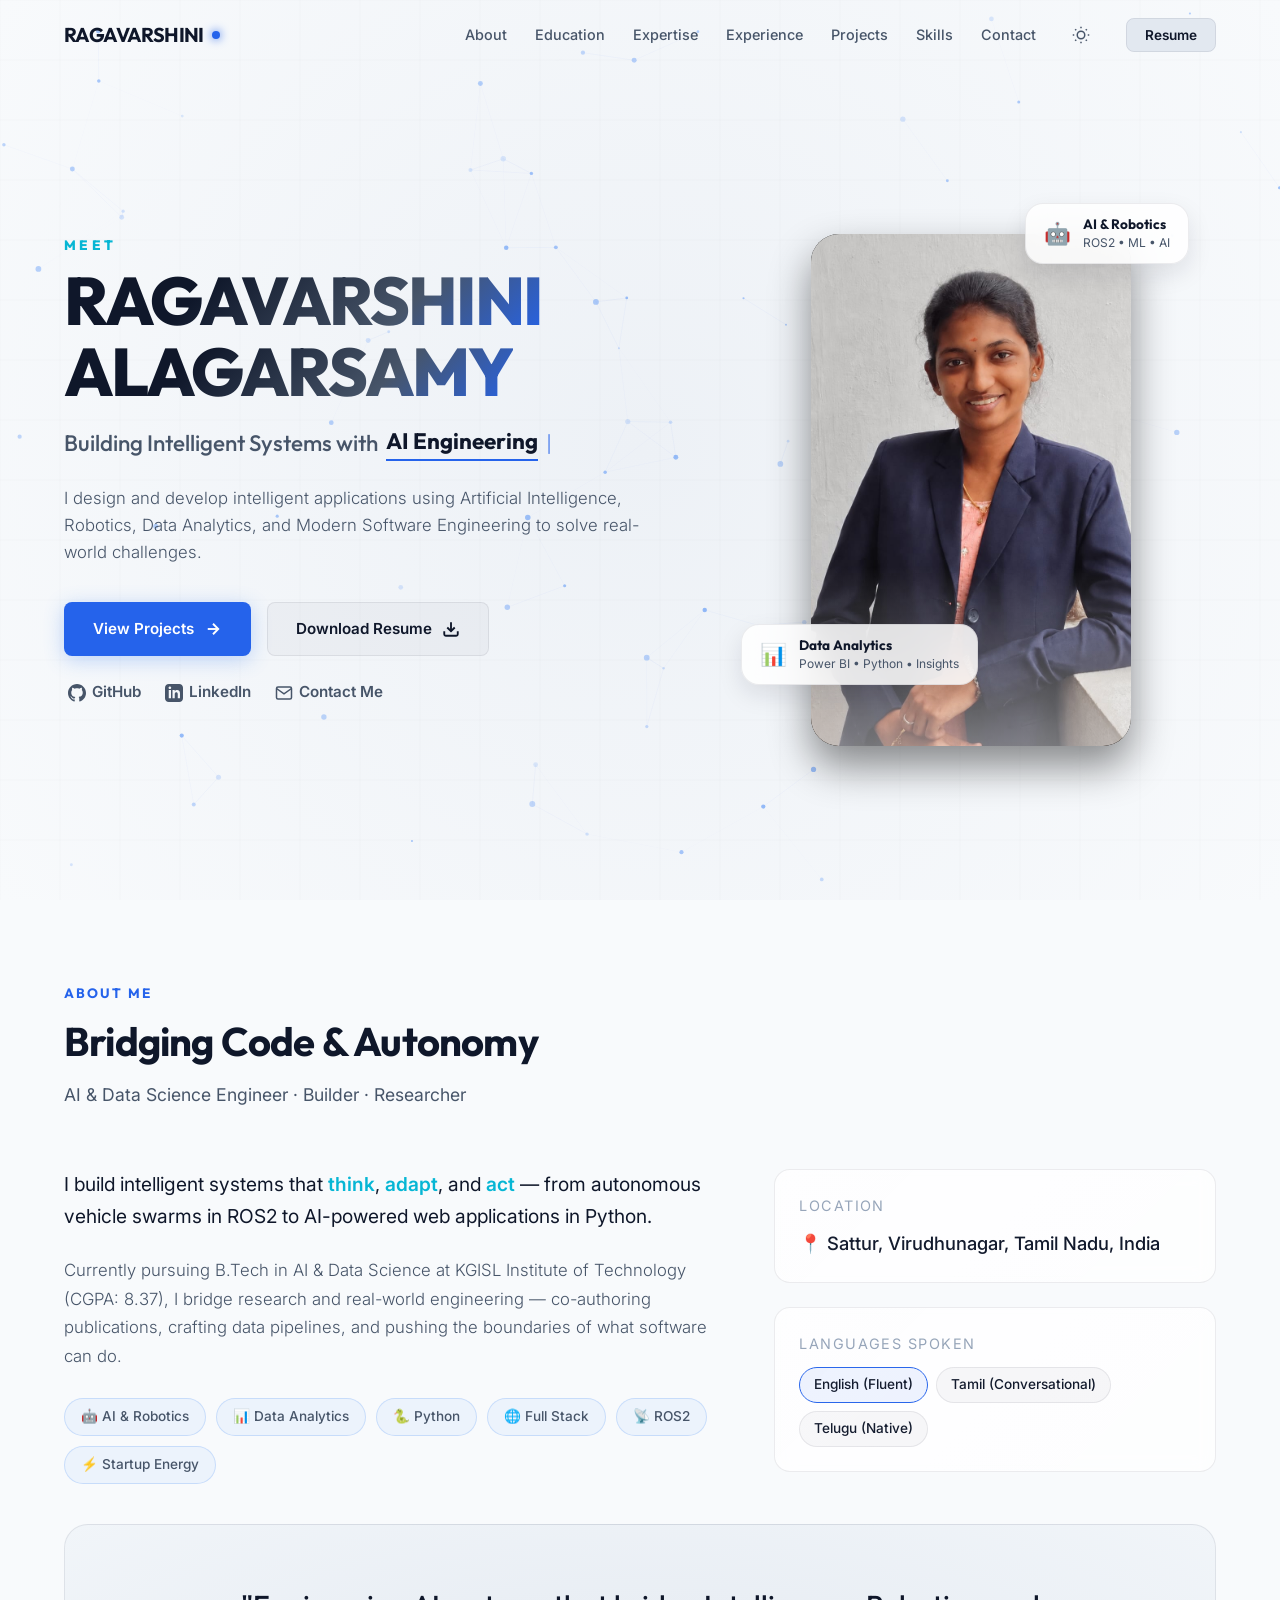
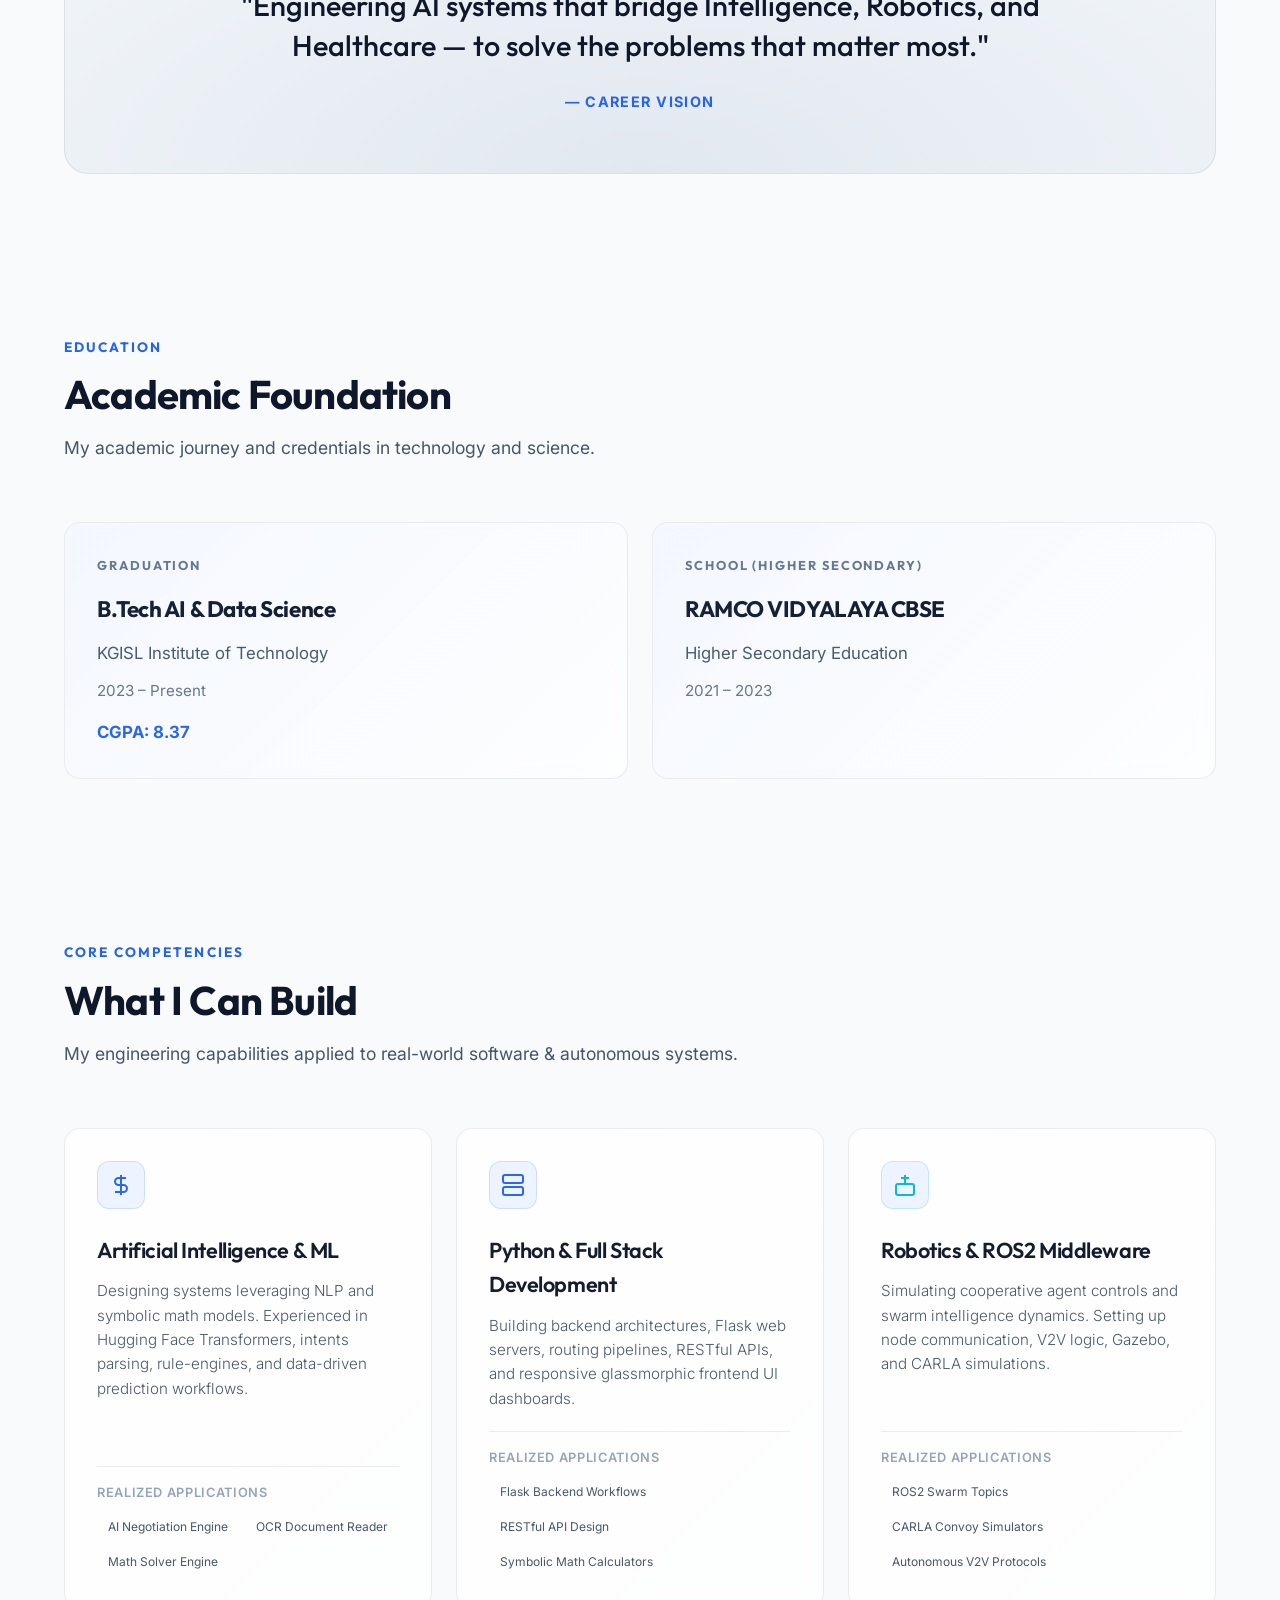
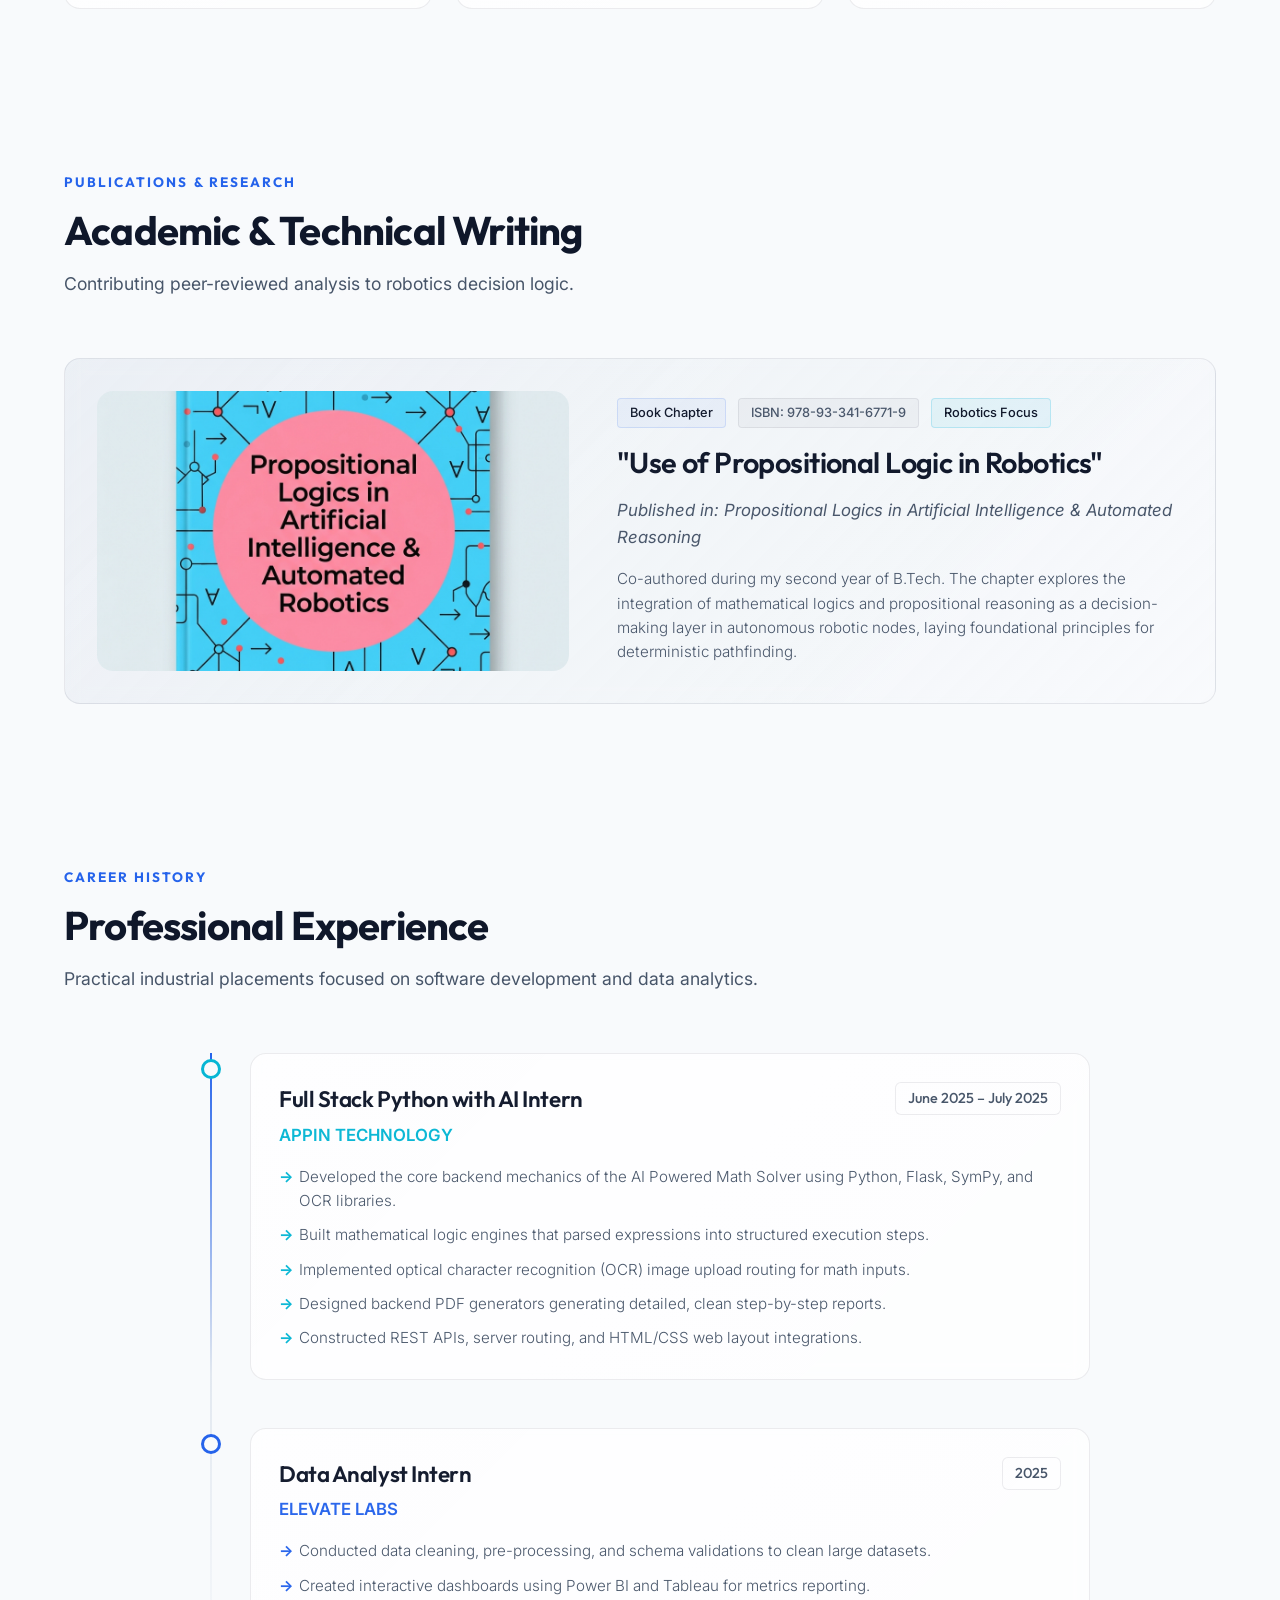
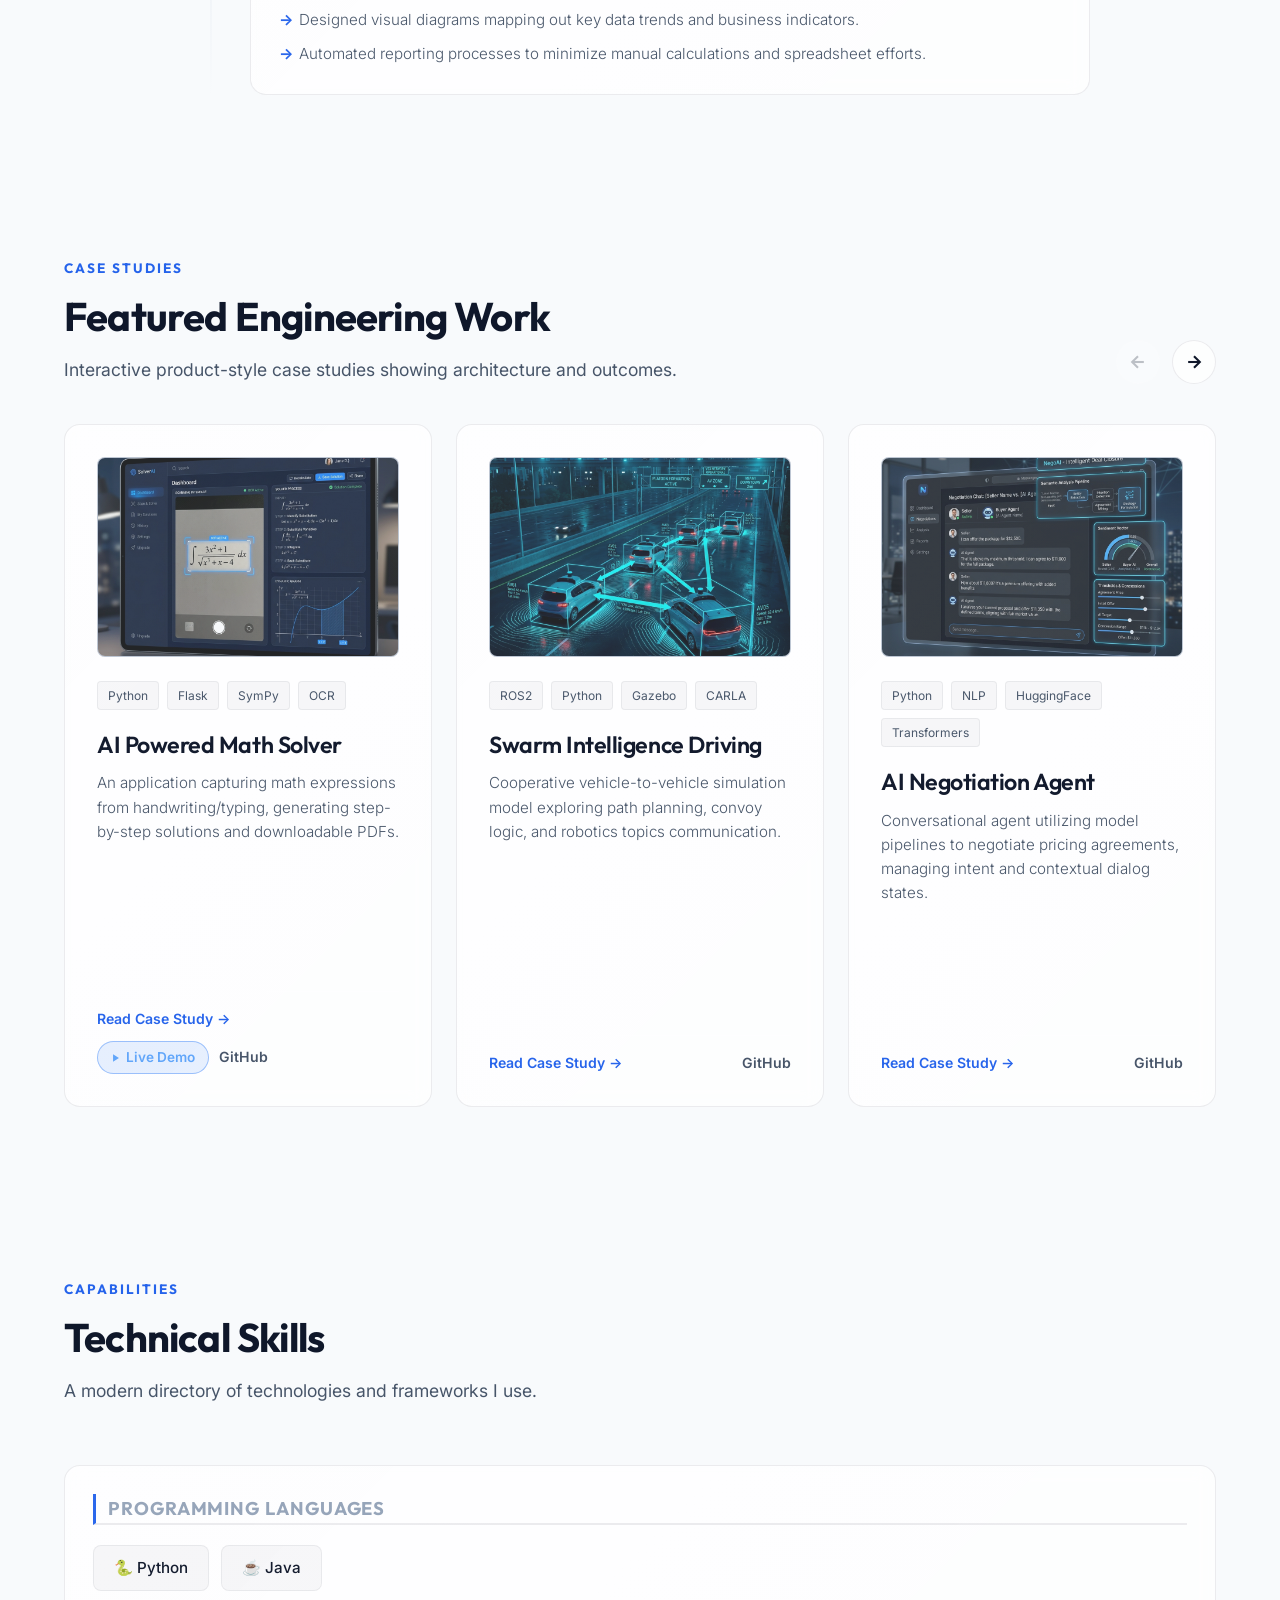
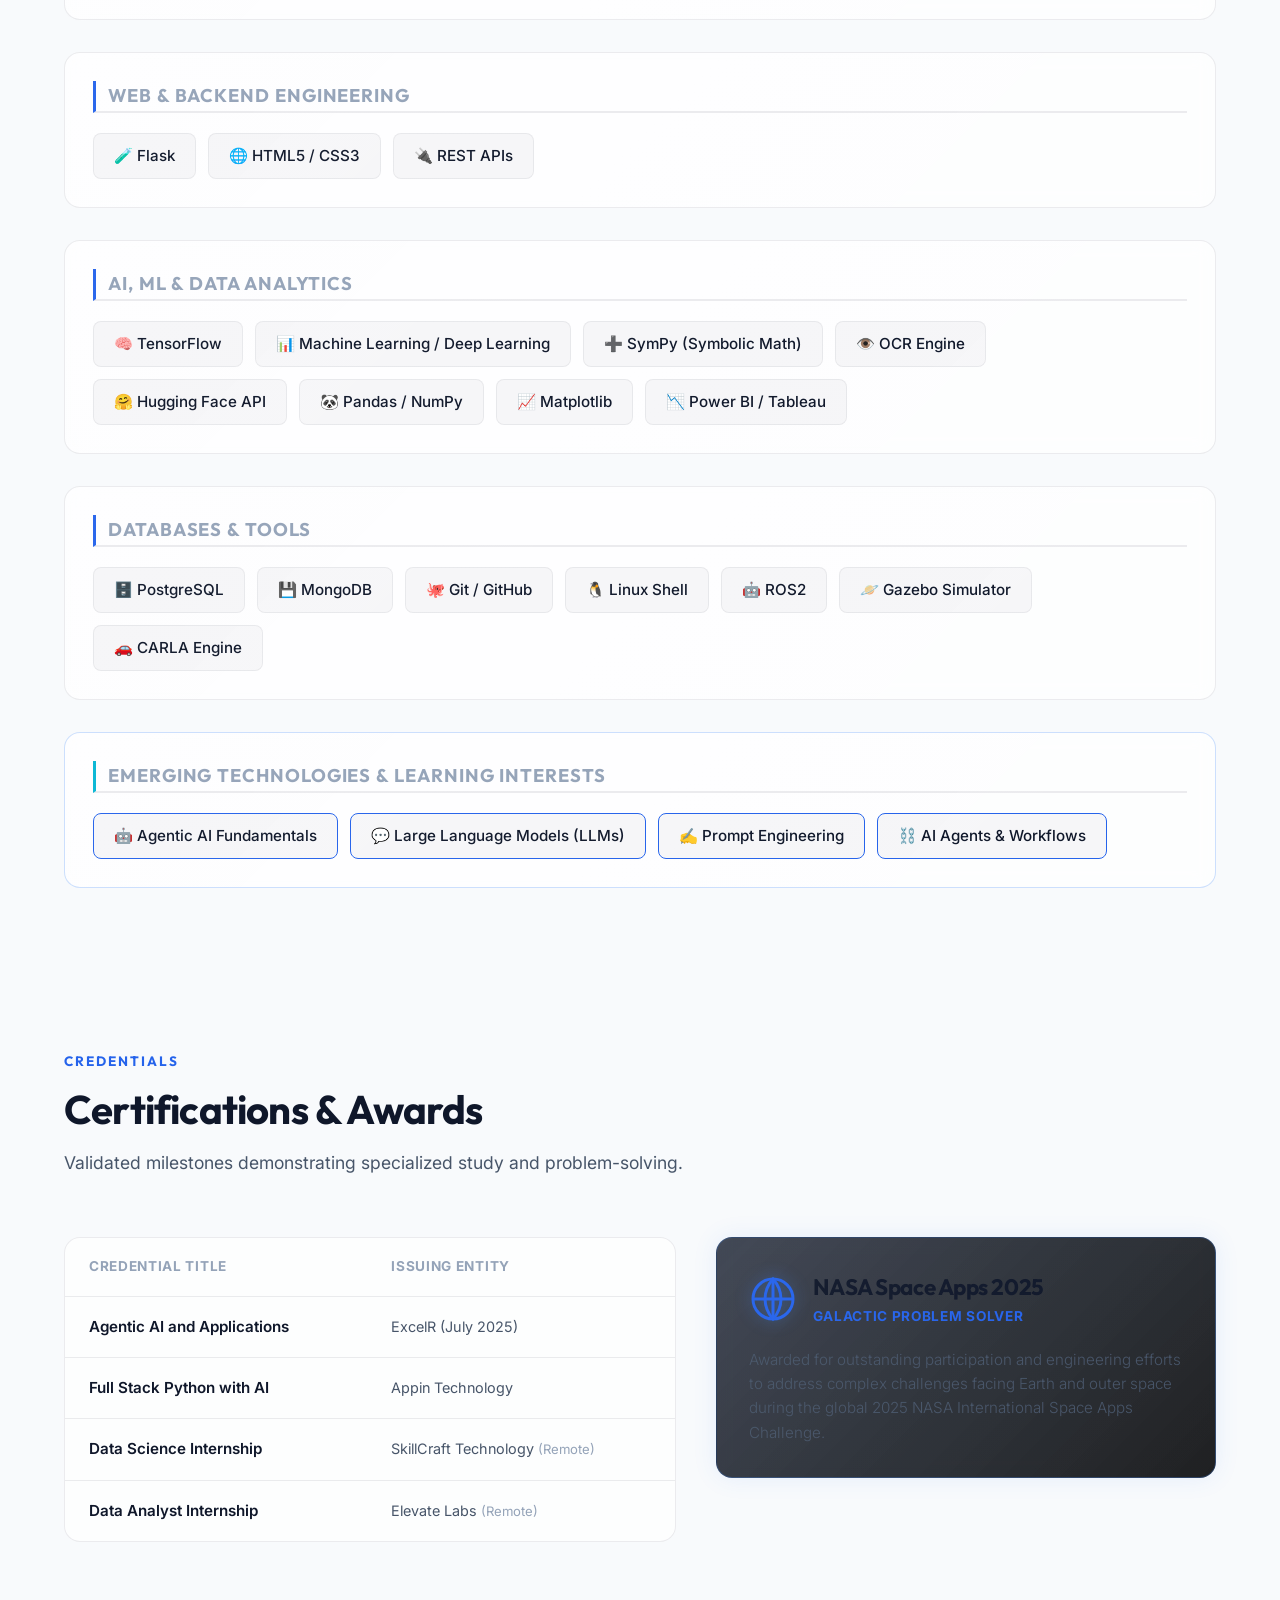
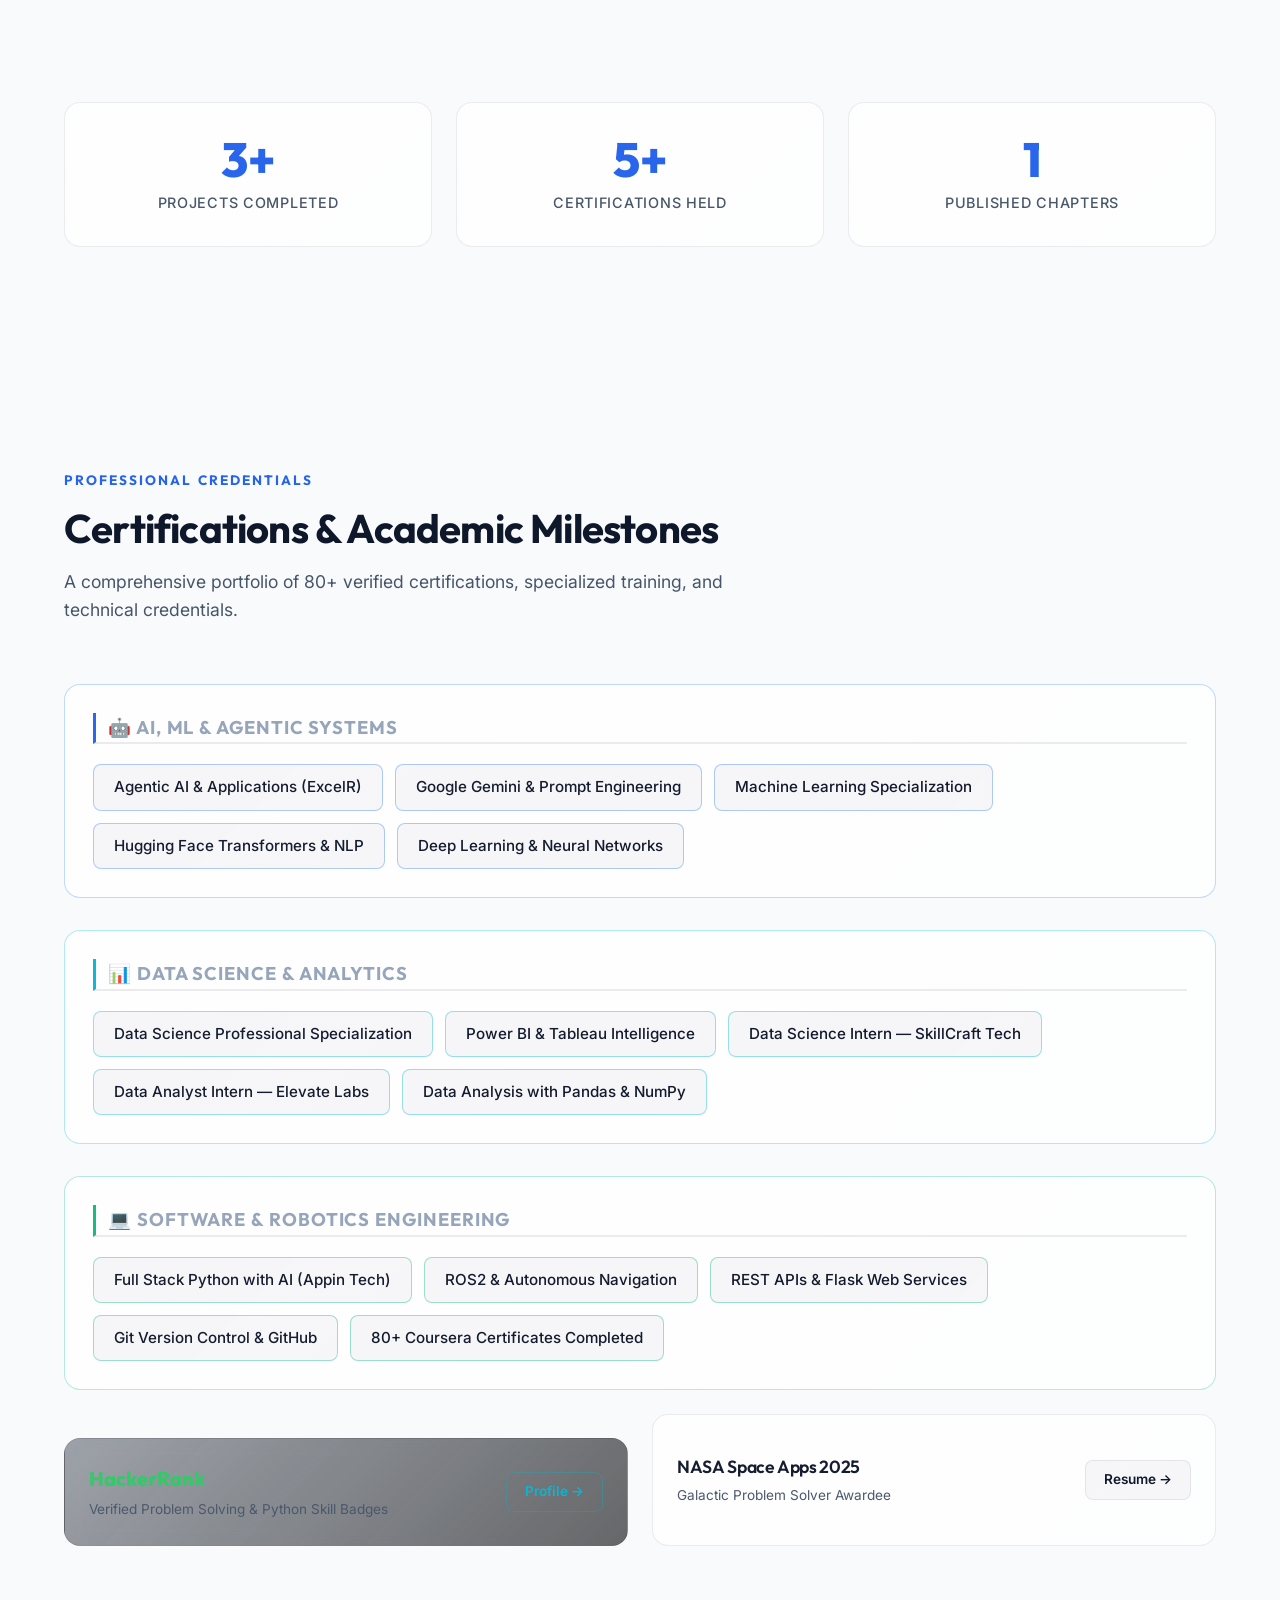
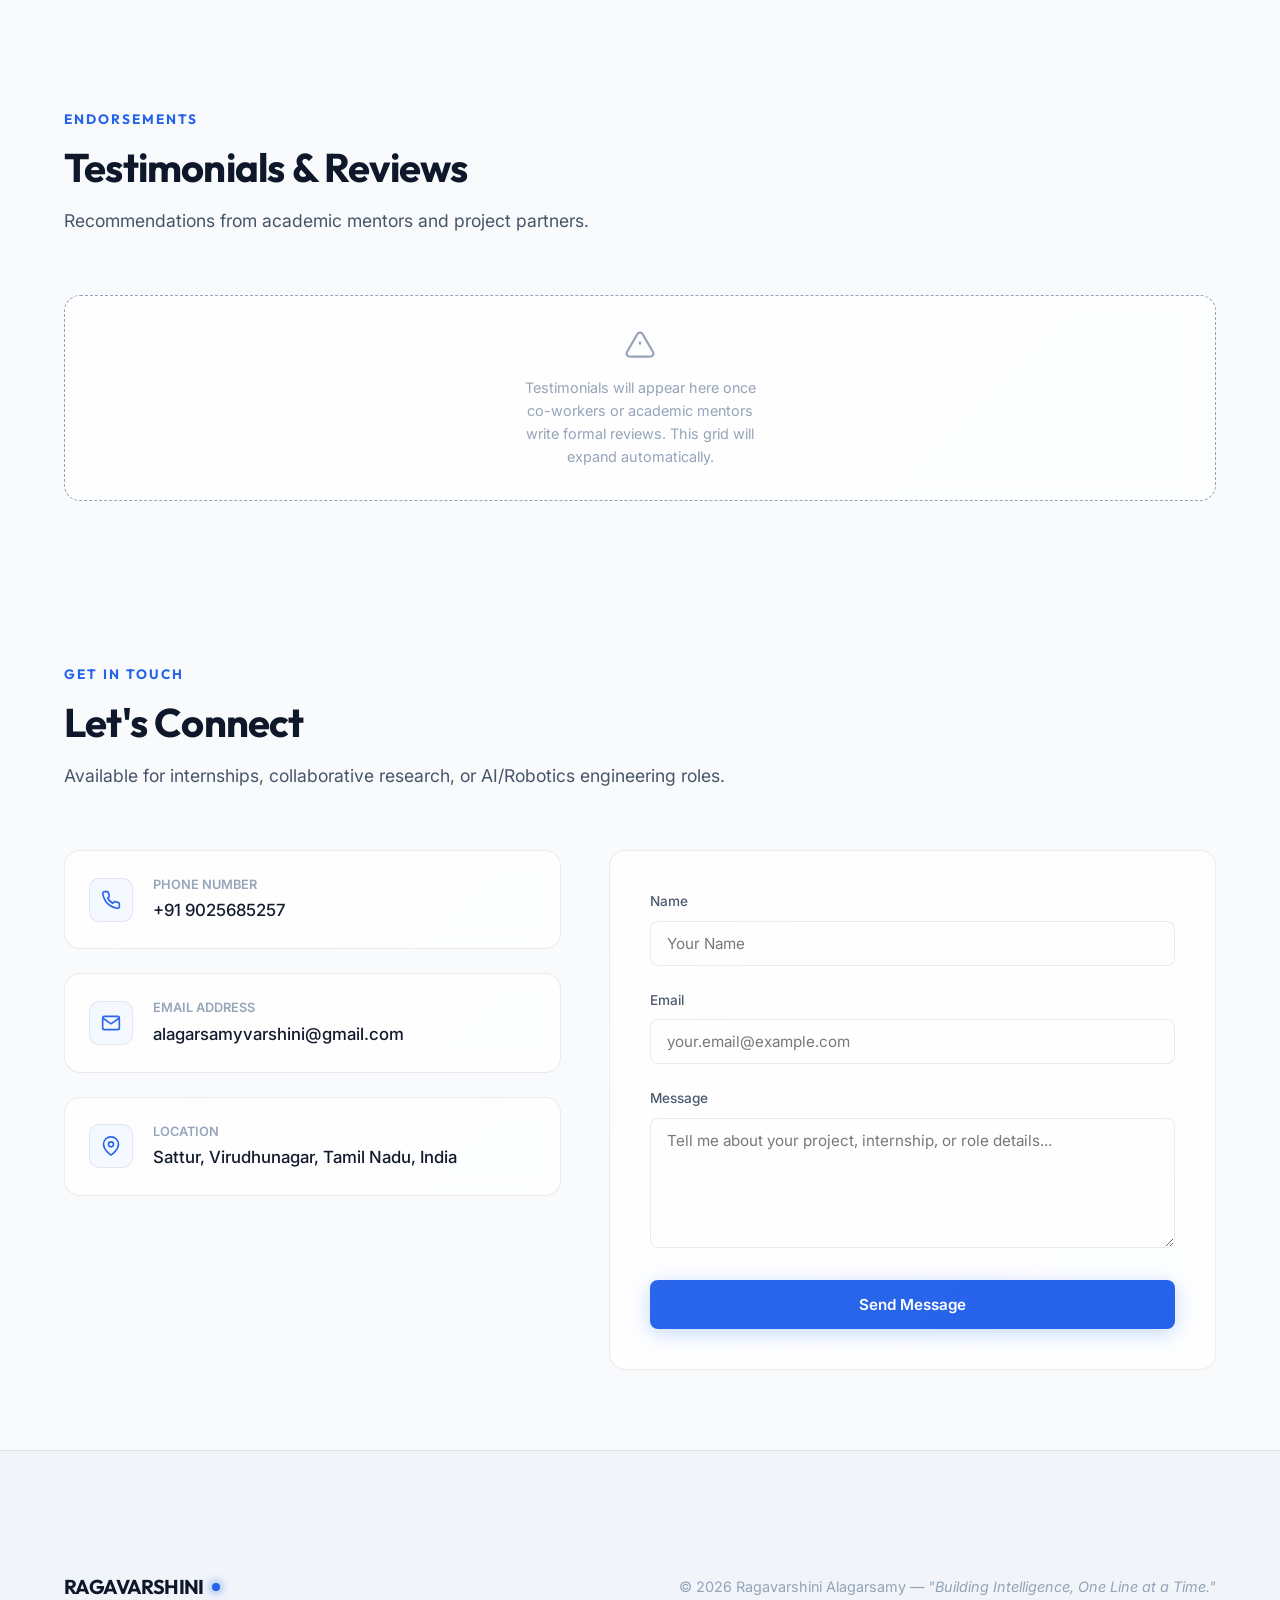
==== index.html @ a3dc8ab4 "Implement transform: translateX() project slider with responsive 3/2/1 card view and arrow disable s" ====
<!DOCTYPE html>
<html lang="en">
<head>
  <meta charset="UTF-8">
  <meta name="viewport" content="width=device-width, initial-scale=1.0">
  <title>Ragavarshini Alagarsamy | AI Engineer & Python Developer</title>
  <meta name="description" content="Portfolio of Ragavarshini Alagarsamy, an AI Developer, Python Developer, and Full Stack AI Engineer building intelligent solutions bridging AI, Robotics, and MedTech.">
  <script>
    (function() {
      const savedTheme = localStorage.getItem('theme');
      if (savedTheme === 'light' || (!savedTheme && window.matchMedia('(prefers-color-scheme: light)').matches)) {
        document.documentElement.setAttribute('data-theme', 'light');
      }
    })();
  </script>
  <link rel="stylesheet" href="style.css">
</head>
<body>

  <!-- Floating Navigation Bar -->
  <nav class="navbar">
    <div class="nav-container">
      <a href="#home" class="logo">
        RAGAVARSHINI
        <span class="logo-dot"></span>
      </a>
      <ul class="nav-links">
        <li><a href="#about" class="nav-link">About</a></li>
        <li><a href="#education" class="nav-link">Education</a></li>
        <li><a href="#expertise" class="nav-link">Expertise</a></li>
        <li><a href="#experience" class="nav-link">Experience</a></li>
        <li><a href="#projects" class="nav-link">Projects</a></li>
        <li><a href="#skills" class="nav-link">Skills</a></li>
        <li><a href="#contact" class="nav-link">Contact</a></li>
        <li>
          <button id="theme-toggle" class="theme-toggle" aria-label="Toggle Theme">
            <svg class="sun-icon" width="18" height="18" viewBox="0 0 24 24" fill="none" stroke="currentColor" stroke-width="2"><circle cx="12" cy="12" r="5"/><line x1="12" y1="1" x2="12" y2="3"/><line x1="12" y1="21" x2="12" y2="23"/><line x1="4.22" y1="4.22" x2="5.64" y2="5.64"/><line x1="18.36" y1="18.36" x2="19.78" y2="19.78"/><line x1="1" y1="12" x2="3" y2="12"/><line x1="21" y1="12" x2="23" y2="12"/><line x1="4.22" y1="19.78" x2="5.64" y2="18.36"/><line x1="18.36" y1="5.64" x2="19.78" y2="4.22"/></svg>
            <svg class="moon-icon" width="18" height="18" viewBox="0 0 24 24" fill="none" stroke="currentColor" stroke-width="2"><path d="M21 12.79A9 9 0 1 1 11.21 3 7 7 0 0 0 21 12.79z"/></svg>
          </button>
        </li>
        <li>
          <a href="https://drive.google.com/file/d/1OZI2e-Eh1iXW7A1FjrHVU-FzwTMRJ2Nk/view?usp=sharing" 
             target="_blank" rel="noopener noreferrer" class="nav-cta">Resume</a>
        </li>
      </ul>
      <button class="hamburger" aria-label="Toggle Navigation">
        <span></span>
        <span></span>
        <span></span>
      </button>
    </div>
  </nav>

  <!-- Hero Section -->
  <section id="home" class="hero">
    <canvas id="hero-canvas"></canvas>
    <div class="container">
      <div class="hero-grid">
        <div class="reveal">
          <span class="hero-meet-label">MEET</span>
          <h1 class="hero-title">
            <span class="text-gradient">RAGAVARSHINI</span><br>
            <span class="text-gradient">ALAGARSAMY</span>
          </h1>
          <p class="hero-role-wrapper">
            Building Intelligent Systems with <span class="role-text" id="animated-role">AI Engineering</span><span class="cursor">|</span>
          </p>
          <p class="hero-tagline">
            I design and develop intelligent applications using Artificial Intelligence, Robotics, Data Analytics, and Modern Software Engineering to solve real-world challenges.
          </p>
          
          <div class="hero-actions-container">
            <div class="primary-actions">
              <a href="#projects" class="btn btn-primary magnetic">
                View Projects
                <svg width="18" height="18" viewBox="0 0 24 24" fill="none" stroke="currentColor" stroke-width="2.5"><line x1="5" y1="12" x2="19" y2="12"/><polyline points="12 5 19 12 12 19"/></svg>
              </a>
              <a href="https://drive.google.com/file/d/1OZI2e-Eh1iXW7A1FjrHVU-FzwTMRJ2Nk/view?usp=sharing" 
                 target="_blank" rel="noopener noreferrer" class="btn btn-secondary magnetic">
                Download Resume
                <svg width="18" height="18" viewBox="0 0 24 24" fill="none" stroke="currentColor" stroke-width="2.5"><path d="M21 15v4a2 2 0 0 1-2 2H5a2 2 0 0 1-2-2v-4"/><polyline points="7 10 12 15 17 10"/><line x1="12" y1="15" x2="12" y2="3"/></svg>
              </a>
            </div>
            
            <div class="secondary-actions">
              <a href="https://github.com/ragavarshini3" target="_blank" rel="noopener noreferrer" class="btn-link magnetic">
                <svg width="18" height="18" fill="currentColor" viewBox="0 0 24 24" style="margin-right: 6px; vertical-align: middle;"><path d="M12 0c-6.626 0-12 5.373-12 12 0 5.302 3.438 9.8 8.207 11.387.599.111.793-.261.793-.577v-2.234c-3.338.726-4.033-1.416-4.033-1.416-.546-1.387-1.333-1.756-1.333-1.756-1.089-.745.083-.729.083-.729 1.205.084 1.839 1.237 1.839 1.237 1.07 1.834 2.807 1.304 3.492.997.107-.775.418-1.305.762-1.604-2.665-.305-5.467-1.334-5.467-5.931 0-1.311.469-2.381 1.236-3.221-.124-.303-.535-1.524.117-3.176 0 0 1.008-.322 3.301 1.23.957-.266 1.983-.399 3.003-.404 1.02.005 2.047.138 3.006.404 2.291-1.552 3.297-1.23 3.297-1.23.653 1.653.242 2.874.118 3.176.77.84 1.235 1.911 1.235 3.221 0 4.609-2.807 5.624-5.479 5.921.43.372.823 1.102.823 2.222v3.293c0 .319.192.694.801.576 4.765-1.589 8.199-6.086 8.199-11.386 0-6.627-5.373-12-12-12z"/></svg>GitHub
              </a>
              <a href="http://www.linkedin.com/in/ragavarshini-alagarsamy-17mar2006" target="_blank" rel="noopener noreferrer" class="btn-link magnetic">
                <svg width="18" height="18" fill="currentColor" viewBox="0 0 24 24" style="margin-right: 6px; vertical-align: middle;"><path d="M19 0h-14c-2.761 0-5 2.239-5 5v14c0 2.761 2.239 5 5 5h14c2.762 0 5-2.239 5-5v-14c0-2.761-2.238-5-5-5zm-11 19h-3v-11h3v11zm-1.5-12.268c-.966 0-1.75-.779-1.75-1.75s.784-1.75 1.75-1.75 1.75.779 1.75 1.75-.784 1.75-1.75 1.75zm13.5 12.268h-3v-5.604c0-3.368-4-3.113-4 0v5.604h-3v-11h3v1.765c1.396-2.586 7-2.777 7 2.476v6.759z"/></svg>LinkedIn
              </a>
              <a href="#contact" class="btn-link magnetic">
                <svg width="18" height="18" fill="none" stroke="currentColor" stroke-width="2" viewBox="0 0 24 24" style="margin-right: 6px; vertical-align: middle;"><path d="M4 4h16c1.1 0 2 .9 2 2v12c0 1.1-.9 2-2 2H4c-1.1 0-2-.9-2-2V6c0-1.1.9-2 2-2z"/><polyline points="22,6 12,13 2,6"/></svg>Contact Me
              </a>
            </div>
          </div>
        </div>
        
        <div class="hero-image-container reveal">
          <div class="hero-photo-wrapper">
            <div class="hero-photo-inner">
              <img src="assets/images/profile_placeholder.png" alt="Ragavarshini Alagarsamy" class="hero-photo">
              <div class="hero-glass-overlay"></div>
            </div>
            
            <!-- Floating Expertise Cards -->
            <div class="floating-card fc-4">
              <div class="fc-icon">🤖</div>
              <div class="fc-content">
                <div class="fc-title">AI & Robotics</div>
                <div class="fc-desc">ROS2 • ML • AI</div>
              </div>
            </div>

            <div class="floating-card fc-3">
              <div class="fc-icon">📊</div>
              <div class="fc-content">
                <div class="fc-title">Data Analytics</div>
                <div class="fc-desc">Power BI • Python • Insights</div>
              </div>
            </div>
          </div>
        </div>
      </div>
    </div>
  </section>

  <!-- About Section -->
  <section id="about" class="container reveal">
    <div class="section-header">
      <span class="section-tag">About Me</span>
      <h2 class="section-title">Bridging Code & Autonomy</h2>
      <p class="section-desc">AI & Data Science Engineer · Builder · Researcher</p>
    </div>

    <div class="about-grid">
      <div class="about-story">
        <p class="about-paragraph about-lead">
          I build intelligent systems that <em>think</em>, <em>adapt</em>, and <em>act</em> — from autonomous vehicle swarms in ROS2 to AI-powered web applications in Python.
        </p>
        <p class="about-paragraph">
          Currently pursuing B.Tech in AI & Data Science at KGISL Institute of Technology (CGPA: 8.37), I bridge research and real-world engineering — co-authoring publications, crafting data pipelines, and pushing the boundaries of what software can do.
        </p>

        <div class="about-chips">
          <span class="about-chip">🤖 AI & Robotics</span>
          <span class="about-chip">📊 Data Analytics</span>
          <span class="about-chip">🐍 Python</span>
          <span class="about-chip">🌐 Full Stack</span>
          <span class="about-chip">📡 ROS2</span>
          <span class="about-chip">⚡ Startup Energy</span>
        </div>
      </div>
      
      <div class="about-metadata">
        <div class="glass-card metadata-card">
          <p class="metadata-title">Location</p>
          <p class="metadata-value">📍 Sattur, Virudhunagar, Tamil Nadu, India</p>
        </div>
        <div class="glass-card metadata-card">
          <p class="metadata-title">Languages Spoken</p>
          <div class="language-tags">
            <span class="language-tag active">English (Fluent)</span>
            <span class="language-tag">Tamil (Conversational)</span>
            <span class="language-tag">Telugu (Native)</span>
          </div>
        </div>
      </div>
    </div>

    <!-- Career Vision Banner -->
    <div class="career-vision">
      <div class="career-vision-quote">
        "Engineering AI systems that bridge Intelligence, Robotics, and Healthcare — to solve the problems that matter most."
      </div>
      <div class="career-vision-author">— Career Vision</div>
    </div>
  </section>

  <!-- Education Section -->
  <section id="education" class="container reveal">
    <div class="section-header">
      <span class="section-tag">Education</span>
      <h2 class="section-title">Academic Foundation</h2>
      <p class="section-desc">My academic journey and credentials in technology and science.</p>
    </div>

    <div class="education-grid">
      <!-- Graduation Card -->
      <div class="glass-card education-card">
        <div class="edu-type">GRADUATION</div>
        <h3 class="edu-title">B.Tech AI & Data Science</h3>
        <p class="edu-institution">KGISL Institute of Technology</p>
        <p class="edu-duration">2023 – Present</p>
        <p class="edu-cgpa">CGPA: 8.37</p>
      </div>

      <!-- School Card -->
      <div class="glass-card education-card">
        <div class="edu-type">SCHOOL (HIGHER SECONDARY)</div>
        <h3 class="edu-title">RAMCO VIDYALAYA CBSE</h3>
        <p class="edu-institution">Higher Secondary Education</p>
        <p class="edu-duration">2021 – 2023</p>
      </div>
    </div>
  </section>

  <!-- Expertise Section -->
  <section id="expertise" class="container reveal">
    <div class="section-header">
      <span class="section-tag">Core Competencies</span>
      <h2 class="section-title">What I Can Build</h2>
      <p class="section-desc">My engineering capabilities applied to real-world software & autonomous systems.</p>
    </div>

    <div class="expertise-grid">
      <!-- Card 01 -->
      <div class="glass-card expertise-card">
        <div class="expertise-icon">
          <svg width="24" height="24" viewBox="0 0 24 24" fill="none" stroke="currentColor" stroke-width="2"><path d="M12 2v20M17 5H9.5a3.5 3.5 0 0 0 0 7h5a3.5 3.5 0 0 1 0 7H6"/></svg>
        </div>
        <h3 class="expertise-title">Artificial Intelligence & ML</h3>
        <p class="expertise-desc">
          Designing systems leveraging NLP and symbolic math models. Experienced in Hugging Face Transformers, intents parsing, rule-engines, and data-driven prediction workflows.
        </p>
        <div class="expertise-applications">
          <p class="expertise-app-label">Realized Applications</p>
          <div class="expertise-app-list">
            <span class="expertise-app-tag">AI Negotiation Engine</span>
            <span class="expertise-app-tag">OCR Document Reader</span>
            <span class="expertise-app-tag">Math Solver Engine</span>
          </div>
        </div>
      </div>

      <!-- Card 02 -->
      <div class="glass-card expertise-card">
        <div class="expertise-icon">
          <svg width="24" height="24" viewBox="0 0 24 24" fill="none" stroke="currentColor" stroke-width="2"><rect x="2" y="2" width="20" height="8" rx="2" ry="2"/><rect x="2" y="14" width="20" height="8" rx="2" ry="2"/><line x1="6" y1="6" x2="6.01" y2="6"/><line x1="6" y1="18" x2="6.01" y2="18"/></svg>
        </div>
        <h3 class="expertise-title">Python & Full Stack Development</h3>
        <p class="expertise-desc">
          Building backend architectures, Flask web servers, routing pipelines, RESTful APIs, and responsive glassmorphic frontend UI dashboards.
        </p>
        <div class="expertise-applications">
          <p class="expertise-app-label">Realized Applications</p>
          <div class="expertise-app-list">
            <span class="expertise-app-tag">Flask Backend Workflows</span>
            <span class="expertise-app-tag">RESTful API Design</span>
            <span class="expertise-app-tag">Symbolic Math Calculators</span>
          </div>
        </div>
      </div>

      <!-- Card 03 -->
      <div class="glass-card expertise-card robotics">
        <div class="expertise-icon" style="color: var(--color-cyan); border-color: rgba(6, 182, 212, 0.2);">
          <svg width="24" height="24" viewBox="0 0 24 24" fill="none" stroke="currentColor" stroke-width="2"><rect x="3" y="11" width="18" height="11" rx="2" ry="2"/><path d="M12 2v9M8 5h8"/></svg>
        </div>
        <h3 class="expertise-title">Robotics & ROS2 Middleware</h3>
        <p class="expertise-desc">
          Simulating cooperative agent controls and swarm intelligence dynamics. Setting up node communication, V2V logic, Gazebo, and CARLA simulations.
        </p>
        <div class="expertise-applications">
          <p class="expertise-app-label">Realized Applications</p>
          <div class="expertise-app-list">
            <span class="expertise-app-tag">ROS2 Swarm Topics</span>
            <span class="expertise-app-tag">CARLA Convoy Simulators</span>
            <span class="expertise-app-tag">Autonomous V2V Protocols</span>
          </div>
        </div>
      </div>
    </div>
  </section>

  <!-- Publications & Research Section -->
  <section id="publications" class="container reveal">
    <div class="section-header">
      <span class="section-tag">Publications & Research</span>
      <h2 class="section-title">Academic & Technical Writing</h2>
      <p class="section-desc">Contributing peer-reviewed analysis to robotics decision logic.</p>
    </div>

    <div class="glass-card publications-card">
      <div class="pub-visual">
        <img src="assets/images/book_cover_placeholder.png" alt="Propositional Logics in Artificial Intelligence & Automated Reasoning Cover">
      </div>
      <div class="pub-info">
        <div class="pub-meta">
          <span class="pub-meta-tag">Book Chapter</span>
          <span class="pub-meta-isbn">ISBN: 978-93-341-6771-9</span>
          <span class="pub-meta-tag" style="background:rgba(6, 182, 212, 0.08); border-color:rgba(6, 182, 212, 0.2);">Robotics Focus</span>
        </div>
        <h3 class="pub-title">"Use of Propositional Logic in Robotics"</h3>
        <p class="pub-book">Published in: Propositional Logics in Artificial Intelligence & Automated Reasoning</p>
        <p class="pub-desc">
          Co-authored during my second year of B.Tech. The chapter explores the integration of mathematical logics and propositional reasoning as a decision-making layer in autonomous robotic nodes, laying foundational principles for deterministic pathfinding.
        </p>
      </div>
    </div>
  </section>

  <!-- Experience Section -->
  <section id="experience" class="container reveal">
    <div class="section-header">
      <span class="section-tag">Career History</span>
      <h2 class="section-title">Professional Experience</h2>
      <p class="section-desc">Practical industrial placements focused on software development and data analytics.</p>
    </div>

    <div class="timeline">
      <!-- Item 01: Primary Appin -->
      <div class="timeline-item primary-exp">
        <div class="timeline-dot"></div>
        <div class="glass-card timeline-content">
          <div class="timeline-header">
            <div>
              <h3 class="timeline-title">Full Stack Python with AI Intern</h3>
              <p class="timeline-company">APPIN TECHNOLOGY</p>
            </div>
            <span class="timeline-date">June 2025 – July 2025</span>
          </div>
          <div class="timeline-bullets">
            <p class="timeline-bullet">Developed the core backend mechanics of the AI Powered Math Solver using Python, Flask, SymPy, and OCR libraries.</p>
            <p class="timeline-bullet">Built mathematical logic engines that parsed expressions into structured execution steps.</p>
            <p class="timeline-bullet">Implemented optical character recognition (OCR) image upload routing for math inputs.</p>
            <p class="timeline-bullet">Designed backend PDF generators generating detailed, clean step-by-step reports.</p>
            <p class="timeline-bullet">Constructed REST APIs, server routing, and HTML/CSS web layout integrations.</p>
          </div>
        </div>
      </div>

      <!-- Item 02: Elevate Labs -->
      <div class="timeline-item">
        <div class="timeline-dot"></div>
        <div class="glass-card timeline-content">
          <div class="timeline-header">
            <div>
              <h3 class="timeline-title">Data Analyst Intern</h3>
              <p class="timeline-company">ELEVATE LABS</p>
            </div>
            <span class="timeline-date">2025</span>
          </div>
          <div class="timeline-bullets">
            <p class="timeline-bullet">Conducted data cleaning, pre-processing, and schema validations to clean large datasets.</p>
            <p class="timeline-bullet">Created interactive dashboards using Power BI and Tableau for metrics reporting.</p>
            <p class="timeline-bullet">Designed visual diagrams mapping out key data trends and business indicators.</p>
            <p class="timeline-bullet">Automated reporting processes to minimize manual calculations and spreadsheet efforts.</p>
          </div>
        </div>
      </div>
    </div>
  </section>

  <!-- Featured Projects Section -->
  <section id="projects" class="container reveal">
    <div class="project-section-header">
      <div>
        <span class="section-tag">Case Studies</span>
        <h2 class="section-title">Featured Engineering Work</h2>
        <p class="section-desc">Interactive product-style case studies showing architecture and outcomes.</p>
      </div>
      <div class="project-carousel-controls">
        <button id="project-prev-btn" class="carousel-btn" aria-label="Previous Projects">
          <svg width="20" height="20" viewBox="0 0 24 24" fill="none" stroke="currentColor" stroke-width="2.5"><line x1="19" y1="12" x2="5" y2="12"/><polyline points="12 19 5 12 12 5"/></svg>
        </button>
        <button id="project-next-btn" class="carousel-btn" aria-label="Next Projects">
          <svg width="20" height="20" viewBox="0 0 24 24" fill="none" stroke="currentColor" stroke-width="2.5"><line x1="5" y1="12" x2="19" y2="12"/><polyline points="12 5 19 12 12 19"/></svg>
        </button>
      </div>
    </div>

    <div class="project-carousel-wrapper">
      <div class="project-card-track" id="project-card-track">
        <!-- Project 01 -->
        <div class="glass-card project-card">
          <div class="project-card-image">
            <img src="assets/images/math_solver_mockup.png" alt="AI Powered Math Solver Mockup">
          </div>
          <div class="project-tech">
            <span class="project-tech-tag">Python</span>
            <span class="project-tech-tag">Flask</span>
            <span class="project-tech-tag">SymPy</span>
            <span class="project-tech-tag">OCR</span>
          </div>
          <h3 class="project-card-title">AI Powered Math Solver</h3>
          <p class="project-card-desc">
            An application capturing math expressions from handwriting/typing, generating step-by-step solutions and downloadable PDFs.
          </p>
          <div class="project-card-links">
            <a href="projects/math-solver.html" class="project-link project-link-primary">Read Case Study &rarr;</a>
            <div style="display:flex; align-items:center; gap:10px;">
              <a href="https://math-solver-ai-6zvn.onrender.com" target="_blank" rel="noopener noreferrer" class="project-link-demo">
                <svg width="10" height="10" viewBox="0 0 24 24" fill="currentColor"><polygon points="5 3 19 12 5 21 5 3"/></svg>
                Live Demo
              </a>
              <a href="https://github.com/ragavarshini3/Ai_Powered_MathSolver" target="_blank" rel="noopener noreferrer" class="project-link project-link-secondary">GitHub</a>
            </div>
          </div>
        </div>

        <!-- Project 02 -->
        <div class="glass-card project-card">
          <div class="project-card-image driving">
            <img src="assets/images/swarm_driving_mockup.png" alt="Swarm Intelligence Driving Mockup">
          </div>
          <div class="project-tech">
            <span class="project-tech-tag">ROS2</span>
            <span class="project-tech-tag">Python</span>
            <span class="project-tech-tag">Gazebo</span>
            <span class="project-tech-tag">CARLA</span>
          </div>
          <h3 class="project-card-title">Swarm Intelligence Driving</h3>
          <p class="project-card-desc">
            Cooperative vehicle-to-vehicle simulation model exploring path planning, convoy logic, and robotics topics communication.
          </p>
          <div class="project-card-links">
            <a href="projects/autonomous-driving.html" class="project-link project-link-primary">Read Case Study &rarr;</a>
            <a href="https://github.com/ragavarshini3/Swarm-Intelligence-Driving" target="_blank" rel="noopener noreferrer" class="project-link project-link-secondary">GitHub</a>
          </div>
        </div>

        <!-- Project 03 -->
        <div class="glass-card project-card">
          <div class="project-card-image">
            <img src="assets/images/negotiation_agent_mockup.png" alt="AI Negotiation Agent Mockup">
          </div>
          <div class="project-tech">
            <span class="project-tech-tag">Python</span>
            <span class="project-tech-tag">NLP</span>
            <span class="project-tech-tag">HuggingFace</span>
            <span class="project-tech-tag">Transformers</span>
          </div>
          <h3 class="project-card-title">AI Negotiation Agent</h3>
          <p class="project-card-desc">
            Conversational agent utilizing model pipelines to negotiate pricing agreements, managing intent and contextual dialog states.
          </p>
          <div class="project-card-links">
            <a href="projects/negotiation-agent.html" class="project-link project-link-primary">Read Case Study &rarr;</a>
            <a href="https://github.com/ragavarshini3/AI-NEGOTIATION-AGENT" target="_blank" rel="noopener noreferrer" class="project-link project-link-secondary">GitHub</a>
          </div>
        </div>

        <!-- Project 04: GenQ – AI Question Paper Generator -->
        <div class="glass-card project-card">
          <div class="project-card-image">
            <img src="assets/images/genq_mockup.svg" alt="GenQ – AI Question Paper Generator Mockup">
          </div>
          <div class="project-tech">
            <span class="project-tech-tag">Python</span>
            <span class="project-tech-tag">Flask</span>
            <span class="project-tech-tag">Google Gemini AI</span>
            <span class="project-tech-tag">ReportLab</span>
            <span class="project-tech-tag">Generative AI</span>
          </div>
          <h3 class="project-card-title">GenQ &ndash; AI Question Paper Generator</h3>
          <p class="project-card-desc">
            An AI-powered question paper generator that creates customized question papers based on department, subject, difficulty level, question types, and other requirements.
          </p>
          <div class="project-card-links">
            <a href="projects/genq-ai.html" class="project-link project-link-primary">Read Case Study &rarr;</a>
            <div style="display:flex; align-items:center; gap:10px;">
              <a href="https://genq-x88n.onrender.com" target="_blank" rel="noopener noreferrer" class="project-link-demo">
                <svg width="10" height="10" viewBox="0 0 24 24" fill="currentColor"><polygon points="5 3 19 12 5 21 5 3"/></svg>
                Live Demo
              </a>
              <a href="https://github.com/ragavarshini3/GenQ" target="_blank" rel="noopener noreferrer" class="project-link project-link-secondary">GitHub</a>
            </div>
          </div>
        </div>
      </div>
    </div>
  </section>
  </section>

  <!-- Skills Section -->
  <section id="skills" class="container reveal">
    <div class="section-header">
      <span class="section-tag">Capabilities</span>
      <h2 class="section-title">Technical Skills</h2>
      <p class="section-desc">A modern directory of technologies and frameworks I use.</p>
    </div>

    <div class="skills-container">
      <!-- Programming -->
      <div class="glass-card skills-category">
        <h3 class="skills-category-title">Programming Languages</h3>
        <div class="skills-list">
          <span class="skill-pill">🐍 Python</span>
          <span class="skill-pill">☕ Java</span>
        </div>
      </div>

      <!-- Web Dev -->
      <div class="glass-card skills-category">
        <h3 class="skills-category-title">Web & Backend Engineering</h3>
        <div class="skills-list">
          <span class="skill-pill">🧪 Flask</span>
          <span class="skill-pill">🌐 HTML5 / CSS3</span>
          <span class="skill-pill">🔌 REST APIs</span>
        </div>
      </div>

      <!-- AI & ML -->
      <div class="glass-card skills-category">
        <h3 class="skills-category-title">AI, ML & Data Analytics</h3>
        <div class="skills-list">
          <span class="skill-pill">🧠 TensorFlow</span>
          <span class="skill-pill">📊 Machine Learning / Deep Learning</span>
          <span class="skill-pill">➕ SymPy (Symbolic Math)</span>
          <span class="skill-pill">👁️ OCR Engine</span>
          <span class="skill-pill">🤗 Hugging Face API</span>
          <span class="skill-pill">🐼 Pandas / NumPy</span>
          <span class="skill-pill">📈 Matplotlib</span>
          <span class="skill-pill">📉 Power BI / Tableau</span>
        </div>
      </div>

      <!-- Databases & Tools -->
      <div class="glass-card skills-category">
        <h3 class="skills-category-title">Databases & Tools</h3>
        <div class="skills-list">
          <span class="skill-pill">🗄️ PostgreSQL</span>
          <span class="skill-pill">💾 MongoDB</span>
          <span class="skill-pill">🐙 Git / GitHub</span>
          <span class="skill-pill">🐧 Linux Shell</span>
          <span class="skill-pill">🤖 ROS2</span>
          <span class="skill-pill">🪐 Gazebo Simulator</span>
          <span class="skill-pill">🚗 CARLA Engine</span>
        </div>
      </div>

      <!-- Emerging tech -->
      <div class="glass-card skills-category" style="border-color: rgba(59, 130, 246, 0.25);">
        <h3 class="skills-category-title" style="border-left-color: var(--color-cyan);">Emerging Technologies & Learning Interests</h3>
        <div class="skills-list">
          <span class="skill-pill" style="border-color: var(--color-accent);">🤖 Agentic AI Fundamentals</span>
          <span class="skill-pill" style="border-color: var(--color-accent);">💬 Large Language Models (LLMs)</span>
          <span class="skill-pill" style="border-color: var(--color-accent);">✍️ Prompt Engineering</span>
          <span class="skill-pill" style="border-color: var(--color-accent);">⛓️ AI Agents & Workflows</span>
        </div>
      </div>
    </div>
  </section>

  <!-- Certifications & NASA Section -->
  <section id="certifications" class="container reveal">
    <div class="section-header">
      <span class="section-tag">Credentials</span>
      <h2 class="section-title">Certifications & Awards</h2>
      <p class="section-desc">Validated milestones demonstrating specialized study and problem-solving.</p>
    </div>

    <div class="certifications-section">
      <!-- Certifications Table -->
      <div class="certs-table-wrapper">
        <table class="certs-table">
          <thead>
            <tr>
              <th>Credential Title</th>
              <th>Issuing Entity</th>
            </tr>
          </thead>
          <tbody>
            <tr>
              <td><span class="cert-name">Agentic AI and Applications</span></td>
              <td><span class="cert-provider">ExcelR (July 2025)</span></td>
            </tr>
            <tr>
              <td><span class="cert-name">Full Stack Python with AI</span></td>
              <td><span class="cert-provider">Appin Technology</span></td>
            </tr>
            <tr>
              <td><span class="cert-name">Data Science Internship</span></td>
              <td><span class="cert-provider">SkillCraft Technology <span style="color:var(--color-text-muted); font-size:0.82rem; font-weight:400;">(Remote)</span></span></td>
            </tr>
            <tr>
              <td><span class="cert-name">Data Analyst Internship</span></td>
              <td><span class="cert-provider">Elevate Labs <span style="color:var(--color-text-muted); font-size:0.82rem; font-weight:400;">(Remote)</span></span></td>
            </tr>
          </tbody>
        </table>
      </div>

      <!-- NASA Showcase Card -->
      <div class="glass-card nasa-card">
        <div class="nasa-header">
          <svg class="nasa-badge-icon" viewBox="0 0 24 24" fill="none" stroke="currentColor" stroke-width="1.5">
            <circle cx="12" cy="12" r="10"/><path d="M12 2a15.3 15.3 0 0 1 4 10 15.3 15.3 0 0 1-4 10 15.3 15.3 0 0 1-4-10 15.3 15.3 0 0 1 4-10z"/><path d="M12 2v20"/><path d="M2 12h20"/>
          </svg>
          <div>
            <h3 class="nasa-title">NASA Space Apps 2025</h3>
            <p class="nasa-subtitle">Galactic Problem Solver</p>
          </div>
        </div>
        <p class="nasa-desc">
          Awarded for outstanding participation and engineering efforts to address complex challenges facing Earth and outer space during the global 2025 NASA International Space Apps Challenge.
        </p>
      </div>
    </div>
  </section>

  <!-- Interactive Counter Stats -->
  <section class="container reveal">
    <div class="achievements-row">
      <div class="glass-card counter-card">
        <div class="counter-number" data-target="3" data-suffix="+">0</div>
        <div class="counter-label">Projects Completed</div>
      </div>

      <div class="glass-card counter-card">
        <div class="counter-number" data-target="6" data-suffix="+">0</div>
        <div class="counter-label">Certifications Held</div>
      </div>
      <div class="glass-card counter-card">
        <div class="counter-number" data-target="1" data-suffix="">0</div>
        <div class="counter-label">Published Chapters</div>
      </div>
    </div>
  </section>

  <!-- Professional Certifications & Academic Milestones Section -->
  <section id="credentials-showcase" class="container reveal">
    <div class="section-header">
      <span class="section-tag">Professional Credentials</span>
      <h2 class="section-title">Certifications &amp; Academic Milestones</h2>
      <p class="section-desc">A comprehensive portfolio of 80+ verified certifications, specialized training, and technical credentials.</p>
    </div>

    <div class="skills-container" style="grid-template-columns: repeat(auto-fit, minmax(300px, 1fr));">
      <!-- AI & Agentic Systems -->
      <div class="glass-card skills-category" style="border-color: rgba(59, 130, 246, 0.3);">
        <h3 class="skills-category-title" style="border-left-color: var(--color-accent);">🤖 AI, ML &amp; Agentic Systems</h3>
        <div class="skills-list" style="margin-top: 16px;">
          <span class="skill-pill" style="border-color: rgba(59, 130, 246, 0.4);">Agentic AI &amp; Applications (ExcelR)</span>
          <span class="skill-pill" style="border-color: rgba(59, 130, 246, 0.4);">Google Gemini &amp; Prompt Engineering</span>
          <span class="skill-pill" style="border-color: rgba(59, 130, 246, 0.4);">Machine Learning Specialization</span>
          <span class="skill-pill" style="border-color: rgba(59, 130, 246, 0.4);">Hugging Face Transformers &amp; NLP</span>
          <span class="skill-pill" style="border-color: rgba(59, 130, 246, 0.4);">Deep Learning &amp; Neural Networks</span>
        </div>
      </div>

      <!-- Data Science & Analytics -->
      <div class="glass-card skills-category" style="border-color: rgba(6, 182, 212, 0.3);">
        <h3 class="skills-category-title" style="border-left-color: var(--color-cyan);">📊 Data Science &amp; Analytics</h3>
        <div class="skills-list" style="margin-top: 16px;">
          <span class="skill-pill" style="border-color: rgba(6, 182, 212, 0.4);">Data Science Professional Specialization</span>
          <span class="skill-pill" style="border-color: rgba(6, 182, 212, 0.4);">Power BI &amp; Tableau Intelligence</span>
          <span class="skill-pill" style="border-color: rgba(6, 182, 212, 0.4);">Data Science Intern &mdash; SkillCraft Tech</span>
          <span class="skill-pill" style="border-color: rgba(6, 182, 212, 0.4);">Data Analyst Intern &mdash; Elevate Labs</span>
          <span class="skill-pill" style="border-color: rgba(6, 182, 212, 0.4);">Data Analysis with Pandas &amp; NumPy</span>
        </div>
      </div>

      <!-- Software & Robotics -->
      <div class="glass-card skills-category" style="border-color: rgba(16, 185, 129, 0.3);">
        <h3 class="skills-category-title" style="border-left-color: #10b981;">💻 Software &amp; Robotics Engineering</h3>
        <div class="skills-list" style="margin-top: 16px;">
          <span class="skill-pill" style="border-color: rgba(16, 185, 129, 0.4);">Full Stack Python with AI (Appin Tech)</span>
          <span class="skill-pill" style="border-color: rgba(16, 185, 129, 0.4);">ROS2 &amp; Autonomous Navigation</span>
          <span class="skill-pill" style="border-color: rgba(16, 185, 129, 0.4);">REST APIs &amp; Flask Web Services</span>
          <span class="skill-pill" style="border-color: rgba(16, 185, 129, 0.4);">Git Version Control &amp; GitHub</span>
          <span class="skill-pill" style="border-color: rgba(16, 185, 129, 0.4);">80+ Coursera Certificates Completed</span>
        </div>
      </div>
    </div>

    <!-- HackerRank & Award Verification Bar -->
    <div style="margin-top: 24px; display: grid; grid-template-columns: repeat(auto-fit, minmax(300px, 1fr)); gap: 24px;">
      <div class="glass-card hackerrank-card" style="display: flex; align-items: center; justify-content: space-between;">
        <div>
          <div class="hackerrank-logo">HackerRank</div>
          <p style="font-size:0.85rem; color:var(--color-text-secondary); margin-top:4px;">Verified Problem Solving &amp; Python Skill Badges</p>
        </div>
        <a href="https://www.hackerrank.com/profile/ragavarshini_30" target="_blank" rel="noopener noreferrer" class="btn btn-accent" style="padding: 8px 18px; font-size: 0.85rem; white-space: nowrap;">Profile &rarr;</a>
      </div>

      <div class="glass-card" style="display: flex; align-items: center; justify-content: space-between; padding: 24px;">
        <div>
          <h4 style="font-family:'Outfit', sans-serif; font-size:1.1rem; color:var(--color-text-primary); margin-bottom:4px;">NASA Space Apps 2025</h4>
          <p style="font-size:0.85rem; color:var(--color-text-secondary);">Galactic Problem Solver Awardee</p>
        </div>
        <a href="https://drive.google.com/file/d/1OZI2e-Eh1iXW7A1FjrHVU-FzwTMRJ2Nk/view?usp=sharing" target="_blank" rel="noopener noreferrer" class="btn btn-secondary" style="padding: 8px 18px; font-size: 0.85rem; white-space: nowrap;">Resume &rarr;</a>
      </div>
    </div>
  </section>

  <!-- Testimonials Section (Placeholder) -->
  <section class="container reveal">
    <div class="section-header">
      <span class="section-tag">Endorsements</span>
      <h2 class="section-title">Testimonials & Reviews</h2>
      <p class="section-desc">Recommendations from academic mentors and project partners.</p>
    </div>
    <div class="testimonials-grid">
      <div class="glass-card testimonial-card-placeholder">
        <svg class="testimonial-ph-icon" fill="none" stroke="currentColor" stroke-width="1.5" viewBox="0 0 24 24">
          <path d="M12 9v2m0 4h.01m-6.938 4h13.856c1.54 0 2.502-1.667 1.732-3L13.732 4c-.77-1.333-2.694-1.333-3.464 0L3.34 16c-.77 1.333.192 3 1.732 3z"/>
        </svg>
        <p class="testimonial-ph-text">
          Testimonials will appear here once co-workers or academic mentors write formal reviews. This grid will expand automatically.
        </p>
      </div>
    </div>
  </section>

  <!-- Contact Section -->
  <section id="contact" class="container reveal">
    <div class="section-header">
      <span class="section-tag">Get in Touch</span>
      <h2 class="section-title">Let's Connect</h2>
      <p class="section-desc">Available for internships, collaborative research, or AI/Robotics engineering roles.</p>
    </div>

    <div class="contact-grid">
      <div class="contact-info-list">
        <!-- Phone -->
        <div class="glass-card contact-info-card">
          <div class="contact-info-icon">
            <svg width="20" height="20" viewBox="0 0 24 24" fill="none" stroke="currentColor" stroke-width="2"><path d="M22 16.92v3a2 2 0 0 1-2.18 2 19.79 19.79 0 0 1-8.63-3.07 19.5 19.5 0 0 1-6-6 19.79 19.79 0 0 1-3.07-8.67A2 2 0 0 1 4.11 2h3a2 2 0 0 1 2 1.72 12.84 12.84 0 0 0 .7 2.81 2 2 0 0 1-.45 2.11L8.09 9.91a16 16 0 0 0 6 6l1.27-1.27a2 2 0 0 1 2.11-.45 12.84 12.84 0 0 0 2.81.7A2 2 0 0 1 22 16.92z"/></svg>
          </div>
          <div class="contact-info-details">
            <p>Phone Number</p>
            <p><a href="tel:+919025685257">+91 9025685257</a></p>
          </div>
        </div>
        <!-- Email -->
        <div class="glass-card contact-info-card">
          <div class="contact-info-icon">
            <svg width="20" height="20" viewBox="0 0 24 24" fill="none" stroke="currentColor" stroke-width="2"><path d="M4 4h16c1.1 0 2 .9 2 2v12c0 1.1-.9 2-2 2H4c-1.1 0-2-.9-2-2V6c0-1.1.9-2 2-2z"/><polyline points="22,6 12,13 2,6"/></svg>
          </div>
          <div class="contact-info-details">
            <p>Email Address</p>
            <p><a href="mailto:alagarsamyvarshini@gmail.com">alagarsamyvarshini@gmail.com</a></p>
          </div>
        </div>
        <!-- Location -->
        <div class="glass-card contact-info-card">
          <div class="contact-info-icon">
            <svg width="20" height="20" viewBox="0 0 24 24" fill="none" stroke="currentColor" stroke-width="2"><path d="M21 10c0 7-9 13-9 13s-9-6-9-13a9 9 0 0 1 18 0z"/><circle cx="12" cy="10" r="3"/></svg>
          </div>
          <div class="contact-info-details">
            <p>Location</p>
            <p>Sattur, Virudhunagar, Tamil Nadu, India</p>
          </div>
        </div>
      </div>

      <!-- Contact Form -->
      <div class="glass-card contact-form-card">
        <form id="portfolio-contact-form"
              action="https://formsubmit.co/alagarsamyvarshini@gmail.com"
              method="POST">

          <!-- FormSubmit Settings -->
          <input type="hidden" name="_subject"  value="📩 New Portfolio Contact Message">
          <input type="hidden" name="_template" value="table">
          <input type="hidden" name="_captcha"  value="false">
          <input type="hidden" name="_next"     value="https://ragavarshini3.github.io/portfolio/#contact">
          <!-- Honeypot spam protection -->
          <input type="text"   name="_honey"    style="display:none;">

          <div class="form-group">
            <label for="contact-name" class="form-label">Name</label>
            <input type="text" id="contact-name" name="name" class="form-control"
                   placeholder="Your Name" required autocomplete="name">
          </div>
          <div class="form-group">
            <label for="contact-email" class="form-label">Email</label>
            <input type="email" id="contact-email" name="email" class="form-control"
                   placeholder="your.email@example.com" required autocomplete="email">
          </div>
          <div class="form-group">
            <label for="contact-message" class="form-label">Message</label>
            <textarea id="contact-message" name="message" class="form-control"
                      placeholder="Tell me about your project, internship, or role details..." required></textarea>
          </div>
          <button type="submit" id="contact-submit-btn" class="btn btn-primary" style="width:100%;">
            Send Message
          </button>
          <div id="contact-form-status" class="form-status" role="alert"></div>
        </form>
      </div>
    </div>
  </section>

  <!-- Footer -->
  <footer class="footer">
    <div class="container footer-container">
      <div class="logo">
        RAGAVARSHINI
        <span class="logo-dot"></span>
      </div>
      <p class="footer-copy">
        &copy; 2026 Ragavarshini Alagarsamy &mdash; <em>"Building Intelligence, One Line at a Time."</em>
      </p>
    </div>
  </footer>

  <script src="script.js?v=17"></script>
</body>
</html>
---- style.css ----
/* 
  Ragavarshini Alagarsamy — Personal Brand Portfolio Stylesheet
  Premium Dark Theme, Apple/Stripe/Linear-inspired Design System
*/

@import url('https://fonts.googleapis.com/css2?family=Inter:wght@300;400;500;600;700&family=Outfit:wght@300;400;500;600;700;800&display=swap');

:root {
  /* Colors */
  --bg-dark: #07080a;
  --bg-darker: #040507;
  --color-navy: #0e1626;
  --color-navy-dark: #080d16;
  --color-slate-gray: #64748b;
  --color-slate-light: #94a3b8;
  --color-slate-hover: #cbd5e1; 
  --color-accent: #3b82f6; /* Electric Blue */
  --color-accent-hover: #2563eb;
  --color-accent-rgb: 59, 130, 246;
  --color-cyan: #06b6d4; /* Robotics Cyan */
  --color-cyan-rgb: 6, 182, 212;
  --color-text-primary: #f8fafc;
  --color-text-secondary: #94a3b8; 
  --color-text-muted: #475569;
  
  /* Layout Grid / Spacing */
  --border-radius-sm: 8px;
  --border-radius-md: 16px;
  --border-radius-lg: 24px;
  --glass-bg: rgba(14, 20, 32, 0.45);
  --glass-border: rgba(255, 255, 255, 0.08);
  --glass-border-focus: rgba(59, 130, 246, 0.3);
  --transition-smooth: all 0.4s cubic-bezier(0.16, 1, 0.3, 1);
  --transition-bounce: all 0.5s cubic-bezier(0.34, 1.56, 0.64, 1);
  
  --max-width: 1200px;
}

/* Light Mode Variables Override */
[data-theme="light"] {
  --bg-dark: #f8fafc;
  --bg-darker: #f1f5f9;
  --color-navy: #e2e8f0;
  --color-navy-dark: #cbd5e1;
  --color-slate-gray: #64748b;
  --color-slate-light: #475569;
  --color-slate-hover: #1e293b;
  --color-accent: #2563eb; /* electric blue darkened slightly for readability */
  --color-accent-hover: #1d4ed8;
  --color-text-primary: #0f172a;
  --color-text-secondary: #475569;
  --color-text-muted: #94a3b8;
  
  --glass-bg: rgba(255, 255, 255, 0.75);
  --glass-border: rgba(15, 23, 42, 0.08);
  --glass-border-focus: rgba(37, 99, 235, 0.3);
}

/* Specific Light Mode Element Adjustments */
[data-theme="light"] .text-gradient {
  background: linear-gradient(135deg, #0f172a 30%, var(--color-slate-light) 70%, var(--color-accent) 100%);
  -webkit-background-clip: text;
  -webkit-text-fill-color: transparent;
}

[data-theme="light"] .navbar.scrolled {
  background: rgba(248, 250, 252, 0.8);
  border-bottom: 1px solid rgba(15, 23, 42, 0.08);
}

[data-theme="light"] .floating-card {
  background: rgba(255, 255, 255, 0.85);
  border-color: rgba(15, 23, 42, 0.08);
  box-shadow: 0 10px 25px rgba(15, 23, 42, 0.1);
}

[data-theme="light"] .hero {
  background: radial-gradient(circle at 50% 50%, rgba(226, 232, 240, 0.5) 0%, #f8fafc 100%);
}

[data-theme="light"] .hero-glass-overlay {
  background: linear-gradient(180deg, rgba(248, 250, 252, 0) 65%, rgba(248, 250, 252, 0.45) 100%);
}

[data-theme="light"] .glass-card:hover {
  border-color: rgba(37, 99, 235, 0.25);
  box-shadow: 0 10px 30px rgba(15, 23, 42, 0.06);
}

[data-theme="light"] .language-tag {
  background: rgba(15, 23, 42, 0.03);
}

[data-theme="light"] .language-tag.active {
  background: rgba(37, 99, 235, 0.08);
}

[data-theme="light"] .career-vision {
  background: radial-gradient(ellipse at bottom, #e2e8f0 0%, #f1f5f9 100%);
  border-color: rgba(15, 23, 42, 0.08);
}

[data-theme="light"] .btn-secondary {
  background: rgba(15, 23, 42, 0.03);
  color: var(--color-text-primary);
  border-color: rgba(15, 23, 42, 0.08);
}

[data-theme="light"] .btn-secondary:hover {
  background: rgba(15, 23, 42, 0.06);
  border-color: rgba(15, 23, 42, 0.15);
}

[data-theme="light"] .architecture-box {
  background: rgba(15, 23, 42, 0.02);
  border-color: rgba(15, 23, 42, 0.05);
}

[data-theme="light"] .arch-step {
  background: rgba(255, 255, 255, 0.6);
  border-color: rgba(15, 23, 42, 0.04);
}

[data-theme="light"] .timeline::before {
  background: linear-gradient(180deg, var(--color-accent), var(--color-navy), transparent);
}

[data-theme="light"] .timeline-dot {
  background: #f8fafc;
}

[data-theme="light"] .publications-card {
  background: linear-gradient(135deg, rgba(226, 232, 240, 0.6) 0%, rgba(248, 250, 252, 0.8) 100%);
}

[data-theme="light"] .pub-visual {
  background: radial-gradient(circle, rgba(37, 99, 235, 0.05) 0%, transparent 80%);
}

[data-theme="light"] .pub-meta-tag {
  background: rgba(37, 99, 235, 0.05);
  border-color: rgba(37, 99, 235, 0.15);
}

[data-theme="light"] .pub-meta-isbn {
  background: rgba(15, 23, 42, 0.03);
  border-color: rgba(15, 23, 42, 0.08);
}

[data-theme="light"] .project-tech-tag {
  background: rgba(15, 23, 42, 0.03);
  border-color: rgba(15, 23, 42, 0.06);
}

[data-theme="light"] .project-card-image {
  background: #cbd5e1;
}

[data-theme="light"] .lab-telemetry {
  background: #0f172a; /* Keep terminal dark for authentic feel */
}

[data-theme="light"] .lab-telemetry-lines {
  color: #94a3b8;
}

[data-theme="light"] .lab-tech-pill {
  background: rgba(15, 23, 42, 0.03);
  border-color: rgba(15, 23, 42, 0.06);
}

[data-theme="light"] .skills-category-title {
  border-bottom: 2px solid rgba(15, 23, 42, 0.08);
}

[data-theme="light"] .skill-pill {
  background: rgba(15, 23, 42, 0.03);
  border-color: rgba(15, 23, 42, 0.06);
}

[data-theme="light"] .cert-badge {
  background: rgba(37, 99, 235, 0.05);
  border-color: rgba(37, 99, 235, 0.15);
}

[data-theme="light"] .cert-issuer {
  color: var(--color-slate-light);
}

[data-theme="light"] .repo-card {
  background: rgba(255, 255, 255, 0.6);
  border-color: rgba(15, 23, 42, 0.08);
}

[data-theme="light"] .testimonial-text {
  color: var(--color-text-primary);
}

[data-theme="light"] .input-field {
  background: rgba(15, 23, 42, 0.02);
  border-color: rgba(15, 23, 42, 0.08);
  color: var(--color-text-primary);
}

[data-theme="light"] .input-field:focus {
  background: #fff;
  border-color: var(--color-accent);
}

/* Theme Toggle Button */
.theme-toggle {
  background: none;
  border: none;
  cursor: pointer;
  color: var(--color-text-secondary);
  display: inline-flex;
  align-items: center;
  justify-content: center;
  padding: 8px;
  border-radius: 50%;
  transition: var(--transition-smooth);
}

.theme-toggle:hover {
  color: var(--color-text-primary);
  background: rgba(255, 255, 255, 0.05);
}

[data-theme="light"] .theme-toggle:hover {
  background: rgba(15, 23, 42, 0.05);
}

[data-theme="light"] .sun-icon {
  display: none;
}
[data-theme="light"] .moon-icon {
  display: block;
}

body:not([data-theme="light"]) .sun-icon {
  display: block;
}
body:not([data-theme="light"]) .moon-icon {
  display: none;
}

/* Core Settings & Reset */
* {
  box-sizing: border-box;
  margin: 0;
  padding: 0;
  scrollbar-width: thin;
  scrollbar-color: var(--color-text-muted) var(--bg-dark);
}

html {
  scroll-behavior: smooth;
  font-size: 16px;
  background-color: var(--bg-dark);
}

body {
  font-family: 'Inter', sans-serif;
  color: var(--color-text-primary);
  background-color: var(--bg-dark);
  line-height: 1.6;
  overflow-x: hidden;
  -webkit-font-smoothing: antialiased;
}

h1, h2, h3, h4, h5, h6 {
  font-family: 'Outfit', sans-serif;
  font-weight: 600;
  letter-spacing: -0.02em;
  color: var(--color-text-primary);
}

a {
  color: inherit;
  text-decoration: none;
  transition: var(--transition-smooth);
}

ul {
  list-style: none;
}

button, input, textarea {
  font-family: inherit;
}

/* Custom Selection */
::selection {
  background: rgba(59, 130, 246, 0.3);
  color: #fff;
}

/* Custom Scrollbar */
::-webkit-scrollbar {
  width: 8px;
  height: 8px;
}
::-webkit-scrollbar-track {
  background: var(--bg-darker);
}
::-webkit-scrollbar-thumb {
  background: var(--color-text-muted);
  border-radius: 4px;
}
::-webkit-scrollbar-thumb:hover {
  background: var(--color-slate-gray);
}

/* Typography Helpers */
.text-gradient {
  background: linear-gradient(135deg, #fff 30%, var(--color-slate-light) 70%, var(--color-accent) 100%);
  -webkit-background-clip: text;
  -webkit-text-fill-color: transparent;
}

.text-gradient-accent {
  background: linear-gradient(135deg, var(--color-accent) 0%, var(--color-cyan) 100%);
  -webkit-background-clip: text;
  -webkit-text-fill-color: transparent;
}

/* Layout Containers */
.container {
  width: 90%;
  max-width: var(--max-width);
  margin: 0 auto;
  padding: 80px 0;
}

.section-header {
  margin-bottom: 60px;
  max-width: 700px;
}

.section-tag {
  font-family: 'Outfit', sans-serif;
  font-size: 0.85rem;
  text-transform: uppercase;
  letter-spacing: 0.15em;
  color: var(--color-accent);
  font-weight: 700;
  margin-bottom: 12px;
  display: inline-block;
}

.section-title {
  font-size: 2.5rem;
  font-weight: 700;
  line-height: 1.2;
  margin-bottom: 16px;
}

.section-desc {
  color: var(--color-text-secondary);
  font-size: 1.1rem;
}

/* Floating Glassmorphic Navigation Bar */
.navbar {
  position: fixed;
  top: 0;
  left: 0;
  width: 100%;
  height: 70px;
  z-index: 1000;
  transition: var(--transition-smooth);
  border-bottom: 1px solid transparent;
}

.navbar.scrolled {
  background: rgba(7, 8, 10, 0.7);
  backdrop-filter: blur(12px);
  -webkit-backdrop-filter: blur(12px);
  border-bottom: 1px solid var(--glass-border);
  height: 65px;
}

.navbar .nav-container {
  width: 90%;
  max-width: var(--max-width);
  height: 100%;
  margin: 0 auto;
  display: flex;
  justify-content: space-between;
  align-items: center;
}

.logo {
  font-family: 'Outfit', sans-serif;
  font-size: 1.25rem;
  font-weight: 700;
  letter-spacing: -0.03em;
  display: flex;
  align-items: center;
  gap: 8px;
}

.logo-dot {
  width: 8px;
  height: 8px;
  background-color: var(--color-accent);
  border-radius: 50%;
  box-shadow: 0 0 10px var(--color-accent);
}

.nav-links {
  display: flex;
  align-items: center;
  gap: 28px;
}

.nav-link {
  font-size: 0.9rem;
  font-weight: 500;
  color: var(--color-text-secondary);
  position: relative;
  padding: 8px 0;
}

.nav-link:hover, .nav-link.active {
  color: var(--color-text-primary);
}

.nav-link::after {
  content: '';
  position: absolute;
  bottom: 0;
  left: 0;
  width: 0;
  height: 2px;
  background: linear-gradient(90deg, var(--color-accent), var(--color-cyan));
  transition: var(--transition-smooth);
}

.nav-link.active::after, .nav-link:hover::after {
  width: 100%;
}

.nav-cta {
  background: var(--color-navy);
  border: 1px solid var(--glass-border);
  padding: 8px 18px;
  border-radius: var(--border-radius-sm);
  font-size: 0.85rem;
  font-weight: 600;
  transition: var(--transition-smooth);
}

.nav-cta:hover {
  background: var(--color-accent);
  border-color: var(--color-accent);
  box-shadow: 0 0 15px rgba(59, 130, 246, 0.4);
}

/* Mobile Hamburger Menu */
.hamburger {
  display: none;
  cursor: pointer;
  background: none;
  border: none;
  padding: 8px;
}

.hamburger span {
  display: block;
  width: 24px;
  height: 2px;
  background: var(--color-text-primary);
  margin: 5px 0;
  transition: var(--transition-smooth);
}

/* Glassmorphism General Card */
.glass-card {
  background: var(--glass-bg);
  border: 1px solid var(--glass-border);
  border-radius: var(--border-radius-md);
  padding: 32px;
  backdrop-filter: blur(10px);
  -webkit-backdrop-filter: blur(10px);
  transition: var(--transition-smooth);
  position: relative;
  overflow: hidden;
}

.glass-card::before {
  content: '';
  position: absolute;
  top: 0;
  left: 0;
  width: 100%;
  height: 100%;
  background: linear-gradient(135deg, rgba(255, 255, 255, 0.03) 0%, rgba(255, 255, 255, 0) 100%);
  pointer-events: none;
  z-index: 1;
}

.glass-card:hover {
  transform: translateY(-5px);
  border-color: rgba(255, 255, 255, 0.15);
  box-shadow: 0 10px 30px rgba(0, 0, 0, 0.3);
}

/* Interactive Canvas Background in Hero */
#hero-canvas {
  position: absolute;
  top: 0;
  left: 0;
  width: 100%;
  height: 100%;
  z-index: 0;
  pointer-events: none;
  opacity: 0.75;
}

/* Hero Section */
.hero {
  position: relative;
  min-height: 100vh;
  display: flex;
  align-items: center;
  padding-top: 80px;
  overflow: hidden;
  background: radial-gradient(circle at 50% 50%, rgba(14, 22, 38, 0.5) 0%, var(--bg-dark) 100%);
}

.hero .container {
  position: relative;
  z-index: 2;
  width: 90%;
  max-width: var(--max-width);
  margin: 0 auto;
}

.hero-grid {
  display: grid;
  grid-template-columns: 1.1fr 0.9fr;
  gap: 64px;
  align-items: center;
}

.hero-image-container {
  display: flex;
  justify-content: center;
  align-items: center;
  position: relative;
}

.hero-photo-wrapper {
  position: relative;
  width: 100%;
  max-width: 320px; /* Slim and elegant width */
  aspect-ratio: 1 / 1.6; /* Tall portrait aspect ratio to increase length */
  transition: var(--transition-bounce);
  z-index: 1;
}

.hero-photo-wrapper:hover {
  transform: translateY(-6px) scale(1.01);
}

.hero-photo-inner {
  width: 100%;
  height: 100%;
  border-radius: 28px;
  overflow: hidden;
  position: relative;
  z-index: 1;
  background-color: #050608; /* Blends perfectly with image background */
  box-shadow: 
    0 20px 40px rgba(0, 0, 0, 0.45),
    inset 0 0 0 1px var(--glass-border);
}

.hero-photo {
  width: 100%;
  height: 100%;
  object-fit: cover;
  display: block;
  transform: scale(1.15); /* Zoomed out to 1.15 to show more of the pose and blazer */
  transition: transform 0.5s cubic-bezier(0.16, 1, 0.3, 1);
}

.hero-photo-wrapper:hover .hero-photo {
  transform: scale(1.20); /* Subtle extra zoom on hover */
}

.hero-glass-overlay {
  position: absolute;
  top: 0;
  left: 0;
  width: 100%;
  height: 100%;
  border-radius: 28px;
  background: linear-gradient(180deg, rgba(7, 8, 10, 0) 65%, rgba(7, 8, 10, 0.45) 100%);
  pointer-events: none;
  z-index: 2;
}

/* Floating Expertise Cards */
.floating-card {
  position: absolute;
  display: flex;
  align-items: center;
  gap: 12px;
  background: rgba(10, 15, 26, 0.8);
  backdrop-filter: blur(16px);
  -webkit-backdrop-filter: blur(16px);
  border: 1px solid rgba(255, 255, 255, 0.08);
  border-radius: 18px;
  padding: 12px 18px;
  box-shadow: 0 12px 30px rgba(0, 0, 0, 0.4);
  z-index: 10;
  transition: var(--transition-smooth);
}

.floating-card:hover {
  background: rgba(14, 22, 38, 0.95);
  border-color: rgba(59, 130, 246, 0.4);
  transform: translateY(-4px) scale(1.04);
  box-shadow: 0 15px 35px rgba(0, 0, 0, 0.5);
}

.fc-icon {
  font-size: 1.35rem;
}

.fc-content {
  display: flex;
  flex-direction: column;
  line-height: 1.3;
}

.fc-title {
  font-family: 'Outfit', sans-serif;
  font-weight: 700;
  font-size: 0.85rem;
  color: var(--color-text-primary);
}

.fc-desc {
  font-size: 0.75rem;
  color: var(--color-slate-light);
  margin-top: 1px;
  white-space: nowrap;
}

@keyframes float-card-y-1 {
  0%, 100% { transform: translateY(0); }
  50% { transform: translateY(-6px); }
}

@keyframes float-card-y-2 {
  0%, 100% { transform: translateY(0); }
  50% { transform: translateY(-9px); }
}

@keyframes float-card-y-3 {
  0%, 100% { transform: translateY(0); }
  50% { transform: translateY(-5px); }
}

.fc-1 {
  top: 10%;
  left: -28%;
  animation: float-card-y-1 6s ease-in-out infinite;
}

.fc-2 {
  top: 40%;
  right: -28%;
  animation: float-card-y-2 7s ease-in-out infinite;
}

.fc-3 {
  bottom: 12%;
  left: -22%;
  animation: float-card-y-3 5.5s ease-in-out infinite;
}

.fc-4 {
  top: -6%;
  right: -18%;
  animation: float-card-y-1 6.5s ease-in-out infinite 0.5s;
}

.fc-5 {
  bottom: -4%;
  right: -10%;
  animation: float-card-y-3 7.5s ease-in-out infinite 1s;
}

.hero-meet-label {
  font-family: 'Outfit', sans-serif;
  font-size: 0.85rem;
  text-transform: uppercase;
  letter-spacing: 0.25em;
  color: var(--color-cyan);
  font-weight: 800;
  margin-bottom: 8px;
  display: block;
}

.hero-title {
  font-size: 4.2rem;
  font-weight: 800;
  line-height: 1.05;
  margin-bottom: 20px;
  letter-spacing: -0.03em;
  font-family: 'Outfit', sans-serif;
}

.hero-role-wrapper {
  font-family: 'Outfit', sans-serif;
  font-size: 1.4rem;
  font-weight: 500;
  color: var(--color-slate-light);
  margin-bottom: 24px;
  line-height: 1.4;
  display: flex;
  align-items: center;
  flex-wrap: wrap;
  gap: 8px;
}

.role-text {
  color: var(--color-text-primary);
  font-weight: 700;
  border-bottom: 2px solid var(--color-accent);
  padding-bottom: 2px;
  min-height: 2rem;
  display: inline-block;
}

.hero-role-wrapper .cursor {
  font-weight: 200;
  color: var(--color-accent);
  animation: cursor-blink 1s step-end infinite;
}

@keyframes cursor-blink {
  from, to { color: transparent }
  50% { color: var(--color-accent); }
}

.hero-tagline {
  color: var(--color-text-secondary);
  font-size: 1.05rem;
  font-weight: 300;
  line-height: 1.6;
  margin-bottom: 36px;
  max-width: 600px;
}

.hero-actions-container {
  display: flex;
  flex-direction: column;
  gap: 24px;
  margin-bottom: 40px;
}

.primary-actions {
  display: flex;
  align-items: center;
  gap: 16px;
  flex-wrap: wrap;
}

.secondary-actions {
  display: flex;
  align-items: center;
  gap: 24px;
  flex-wrap: wrap;
  padding-left: 4px;
}

/* Magnetic Buttons & Links */
.btn {
  display: inline-flex;
  align-items: center;
  justify-content: center;
  gap: 10px;
  padding: 14px 28px;
  border-radius: var(--border-radius-sm);
  font-size: 0.95rem;
  font-weight: 600;
  transition: var(--transition-smooth);
  cursor: pointer;
  border: 1px solid transparent;
}

.btn-primary {
  background: var(--color-accent);
  color: #fff;
  box-shadow: 0 4px 20px rgba(59, 130, 246, 0.3);
}

.btn-primary:hover {
  background: var(--color-accent-hover);
  box-shadow: 0 4px 25px rgba(59, 130, 246, 0.5);
}

.btn-secondary {
  background: rgba(255, 255, 255, 0.04);
  color: var(--color-text-primary);
  border-color: var(--glass-border);
}

.btn-secondary:hover {
  background: rgba(255, 255, 255, 0.08);
  border-color: rgba(255, 255, 255, 0.2);
}

.btn-accent {
  background: transparent;
  color: var(--color-cyan);
  border: 1px solid rgba(6, 182, 212, 0.3);
}

.btn-accent:hover {
  background: rgba(6, 182, 212, 0.08);
  border-color: var(--color-cyan);
  box-shadow: 0 0 15px rgba(6, 182, 212, 0.2);
}

.btn-link {
  font-size: 0.95rem;
  font-weight: 600;
  color: var(--color-text-secondary);
  display: inline-flex;
  align-items: center;
  transition: var(--transition-smooth);
  cursor: pointer;
}

.btn-link:hover {
  color: var(--color-text-primary);
}

/* About Section Styles */
.about-grid {
  display: grid;
  grid-template-columns: 1.2fr 0.8fr;
  gap: 48px;
  align-items: start;
}

.about-story {
  display: flex;
  flex-direction: column;
  gap: 24px;
}

.about-paragraph {
  color: var(--color-text-secondary);
  font-size: 1.05rem;
  font-weight: 300;
  line-height: 1.7;
}

.about-lead {
  font-size: 1.2rem;
  font-weight: 400;
  color: var(--color-text-primary);
  line-height: 1.65;
}

.about-lead em {
  font-style: normal;
  color: var(--color-cyan);
  font-weight: 600;
}

.about-chips {
  display: flex;
  flex-wrap: wrap;
  gap: 10px;
  margin-top: 4px;
}

.about-chip {
  display: inline-flex;
  align-items: center;
  gap: 6px;
  background: rgba(59, 130, 246, 0.06);
  border: 1px solid rgba(59, 130, 246, 0.2);
  color: var(--color-text-secondary);
  padding: 7px 16px;
  border-radius: 999px;
  font-size: 0.85rem;
  font-weight: 500;
  cursor: default;
  transition: var(--transition-smooth);
}

.about-chip:hover {
  background: rgba(59, 130, 246, 0.12);
  border-color: rgba(59, 130, 246, 0.45);
  color: var(--color-text-primary);
  transform: translateY(-2px);
  box-shadow: 0 4px 14px rgba(59, 130, 246, 0.15);
}

.about-metadata {
  display: flex;
  flex-direction: column;
  gap: 24px;
}

.metadata-card {
  padding: 24px;
}

.metadata-title {
  font-size: 0.9rem;
  text-transform: uppercase;
  letter-spacing: 0.1em;
  color: var(--color-text-muted);
  margin-bottom: 12px;
}

.metadata-value {
  font-size: 1.15rem;
  font-weight: 500;
}

.language-tags {
  display: flex;
  flex-wrap: wrap;
  gap: 8px;
}

.language-tag {
  background: rgba(255, 255, 255, 0.04);
  border: 1px solid var(--glass-border);
  padding: 6px 14px;
  border-radius: 20px;
  font-size: 0.85rem;
  font-weight: 500;
}

.language-tag.active {
  border-color: var(--color-accent);
  background: rgba(59, 130, 246, 0.08);
  color: var(--color-text-primary);
}

/* Career Vision Banner */
.career-vision {
  background: radial-gradient(ellipse at bottom, var(--color-navy) 0%, var(--bg-darker) 100%);
  border: 1px solid var(--glass-border);
  border-radius: var(--border-radius-lg);
  padding: 60px 48px;
  text-align: center;
  position: relative;
  overflow: hidden;
  margin-top: 40px;
}

.career-vision-quote {
  font-family: 'Outfit', sans-serif;
  font-size: 1.8rem;
  font-weight: 500;
  line-height: 1.4;
  color: var(--color-text-primary);
  max-width: 900px;
  margin: 0 auto 24px;
}

.career-vision-author {
  font-size: 0.9rem;
  color: var(--color-accent);
  letter-spacing: 0.1em;
  text-transform: uppercase;
  font-weight: 700;
}

/* Expertise Section Cards */
.expertise-grid {
  display: grid;
  grid-template-columns: repeat(auto-fit, minmax(320px, 1fr));
  gap: 24px;
}

.expertise-card {
  display: flex;
  flex-direction: column;
  height: 100%;
}

.expertise-icon {
  width: 48px;
  height: 48px;
  border-radius: 12px;
  background: rgba(59, 130, 246, 0.08);
  border: 1px solid rgba(59, 130, 246, 0.2);
  display: flex;
  align-items: center;
  justify-content: center;
  color: var(--color-accent);
  margin-bottom: 24px;
  font-size: 1.5rem;
  transition: var(--transition-bounce);
}

.expertise-card:hover .expertise-icon {
  background: var(--color-accent);
  border-color: var(--color-accent);
  color: #fff;
  transform: scale(1.1) rotate(5deg);
  box-shadow: 0 0 15px rgba(59, 130, 246, 0.4);
}

.expertise-card.robotics:hover .expertise-icon {
  background: var(--color-cyan);
  border-color: var(--color-cyan);
  color: #fff;
  box-shadow: 0 0 15px rgba(6, 182, 212, 0.4);
}

.expertise-title {
  font-size: 1.35rem;
  margin-bottom: 12px;
}

.expertise-desc {
  color: var(--color-text-secondary);
  font-size: 0.95rem;
  font-weight: 300;
  margin-bottom: 20px;
  flex-grow: 1;
}

.expertise-applications {
  border-top: 1px solid var(--glass-border);
  padding-top: 16px;
}

.expertise-app-label {
  font-size: 0.8rem;
  text-transform: uppercase;
  letter-spacing: 0.05em;
  color: var(--color-text-muted);
  margin-bottom: 8px;
  font-weight: 600;
}

.expertise-app-list {
  display: flex;
  flex-wrap: wrap;
  gap: 6px;
}

.expertise-app-tag {
  font-size: 0.75rem;
  background: rgba(255, 255, 255, 0.02);
  border: 1px solid rgba(255, 255, 255, 0.05);
  color: var(--color-slate-light);
  padding: 4px 10px;
  border-radius: 4px;
}

/* Publications & Research Section */
.publications-card {
  display: grid;
  grid-template-columns: 1fr 1.2fr;
  gap: 48px;
  align-items: center;
  background: linear-gradient(135deg, rgba(14, 22, 38, 0.6) 0%, rgba(7, 8, 10, 0.8) 100%);
}

.pub-visual {
  position: relative;
  display: flex;
  justify-content: center;
  align-items: center;
  height: 280px;
  border-radius: var(--border-radius-md);
  overflow: hidden;
  background: radial-gradient(circle, rgba(59, 130, 246, 0.08) 0%, transparent 80%);
}

.pub-visual img {
  width: 100%;
  height: 100%;
  object-fit: cover;
  transition: var(--transition-smooth);
}

.publications-card:hover .pub-visual img {
  transform: scale(1.03);
}

.pub-book-mesh {
  position: absolute;
  width: 100%;
  height: 100%;
  opacity: 0.25;
}

.pub-book-icon {
  width: 100px;
  height: 100px;
  color: var(--color-accent);
  filter: drop-shadow(0 0 20px rgba(59, 130, 246, 0.4));
  z-index: 2;
  transition: var(--transition-bounce);
}

.publications-card:hover .pub-book-icon {
  transform: scale(1.1) rotate(-5deg);
}

.pub-info {
  display: flex;
  flex-direction: column;
  gap: 16px;
}

.pub-meta {
  display: flex;
  flex-wrap: wrap;
  gap: 12px;
  font-size: 0.8rem;
  font-weight: 500;
}

.pub-meta-tag {
  background: rgba(59, 130, 246, 0.08);
  border: 1px solid rgba(59, 130, 246, 0.2);
  color: var(--color-text-primary);
  padding: 4px 12px;
  border-radius: 4px;
}

.pub-meta-isbn {
  background: rgba(255, 255, 255, 0.03);
  border: 1px solid var(--glass-border);
  color: var(--color-text-secondary);
  padding: 4px 12px;
  border-radius: 4px;
}

.pub-title {
  font-size: 1.8rem;
  line-height: 1.3;
}

.pub-book {
  color: var(--color-slate-light);
  font-size: 1.05rem;
  font-style: italic;
}

.pub-desc {
  color: var(--color-text-secondary);
  font-size: 0.95rem;
  font-weight: 300;
  line-height: 1.6;
}

/* Education Section */
.education-grid {
  display: grid;
  grid-template-columns: repeat(2, 1fr);
  gap: 24px;
}

.education-card {
  display: flex;
  flex-direction: column;
  gap: 12px;
  padding: 32px;
  background: var(--glass-bg);
  border: 1px solid var(--glass-border);
  border-radius: var(--border-radius-md);
  position: relative;
  transition: var(--transition-smooth);
}

.education-card::after {
  content: '';
  position: absolute;
  top: 0;
  left: 0;
  width: 100%;
  height: 100%;
  background: linear-gradient(135deg, rgba(59, 130, 246, 0.05) 0%, transparent 100%);
  pointer-events: none;
  z-index: 1;
}

.education-card:hover {
  transform: translateY(-5px);
  border-color: rgba(59, 130, 246, 0.3);
  box-shadow: 0 12px 30px rgba(0, 0, 0, 0.4), 0 0 15px rgba(59, 130, 246, 0.1);
}

.edu-type {
  font-family: 'Outfit', sans-serif;
  font-size: 0.8rem;
  letter-spacing: 0.15em;
  color: var(--color-slate-gray);
  font-weight: 700;
  text-transform: uppercase;
}

.edu-title {
  font-size: 1.4rem;
  font-weight: 700;
  color: var(--color-text-primary);
  margin-top: 4px;
  font-family: 'Outfit', sans-serif;
}

.edu-institution {
  font-size: 1.05rem;
  color: var(--color-slate-light);
  font-weight: 400;
}

.edu-duration {
  font-size: 0.95rem;
  color: var(--color-slate-gray);
}

.edu-cgpa {
  font-size: 1.05rem;
  font-weight: 700;
  color: var(--color-accent);
  margin-top: 4px;
}

/* Experience Section Timeline */
.timeline {
  position: relative;
  max-width: 900px;
  margin: 0 auto;
}

.timeline::before {
  content: '';
  position: absolute;
  top: 0;
  left: 20px;
  width: 2px;
  height: 100%;
  background: linear-gradient(180deg, var(--color-accent), var(--color-text-muted), transparent);
}

.timeline-item {
  position: relative;
  padding-left: 60px;
  margin-bottom: 48px;
}

.timeline-item:last-child {
  margin-bottom: 0;
}

.timeline-dot {
  position: absolute;
  top: 6px;
  left: 11px;
  width: 20px;
  height: 20px;
  background: var(--bg-dark);
  border: 3px solid var(--color-accent);
  border-radius: 50%;
  z-index: 2;
  transition: var(--transition-smooth);
}

.timeline-item:hover .timeline-dot {
  background: var(--color-accent);
  box-shadow: 0 0 12px var(--color-accent);
}

.timeline-item.primary-exp .timeline-dot {
  border-color: var(--color-cyan);
}
.timeline-item.primary-exp:hover .timeline-dot {
  background: var(--color-cyan);
  box-shadow: 0 0 12px var(--color-cyan);
}

.timeline-content {
  padding: 28px;
}

.timeline-header {
  display: flex;
  justify-content: space-between;
  align-items: flex-start;
  flex-wrap: wrap;
  gap: 12px;
  margin-bottom: 16px;
}

.timeline-title {
  font-size: 1.4rem;
  margin-bottom: 4px;
}

.timeline-company {
  font-size: 1.05rem;
  color: var(--color-accent);
  font-weight: 600;
}

.timeline-item.primary-exp .timeline-company {
  color: var(--color-cyan);
}

.timeline-date {
  font-size: 0.9rem;
  color: var(--color-text-secondary);
  background: rgba(255, 255, 255, 0.03);
  border: 1px solid var(--glass-border);
  padding: 4px 12px;
  border-radius: 6px;
  font-family: 'Outfit', sans-serif;
  font-weight: 500;
}

.timeline-bullets {
  display: flex;
  flex-direction: column;
  gap: 10px;
}

.timeline-bullet {
  position: relative;
  padding-left: 20px;
  color: var(--color-text-secondary);
  font-size: 0.95rem;
  font-weight: 300;
}

.timeline-bullet::before {
  content: '→';
  position: absolute;
  left: 0;
  color: var(--color-accent);
  font-weight: bold;
}

.timeline-item.primary-exp .timeline-bullet::before {
  color: var(--color-cyan);
}

/* Featured Projects Carousel Slider */
.project-section-header {
  display: flex;
  justify-content: space-between;
  align-items: flex-end;
  margin-bottom: 32px;
  flex-wrap: wrap;
  gap: 16px;
}

.project-carousel-controls {
  display: flex;
  gap: 12px;
}

.carousel-btn {
  width: 44px;
  height: 44px;
  border-radius: 50%;
  background: var(--glass-bg);
  border: 1px solid var(--glass-border);
  color: var(--color-text-primary);
  display: flex;
  align-items: center;
  justify-content: center;
  cursor: pointer;
  transition: var(--transition-smooth);
}

.carousel-btn:hover:not(:disabled) {
  background: rgba(59, 130, 246, 0.2);
  border-color: var(--color-accent);
  color: #fff;
  transform: translateY(-2px);
  box-shadow: 0 4px 16px rgba(59, 130, 246, 0.35);
}

.carousel-btn:disabled,
.carousel-btn.disabled {
  opacity: 0.25;
  cursor: not-allowed;
  pointer-events: none;
  border-color: rgba(255, 255, 255, 0.05);
}

.project-carousel-wrapper {
  overflow: hidden;
  width: 100%;
  position: relative;
  padding: 8px 0;
}

.project-card-track {
  display: flex;
  gap: 24px;
  transition: transform 0.5s cubic-bezier(0.16, 1, 0.3, 1);
  will-change: transform;
  width: 100%;
}

.project-card-track .project-card {
  flex: 0 0 calc((100% - 48px) / 3);
  max-width: calc((100% - 48px) / 3);
  min-width: 0;
  box-sizing: border-box;
}

@media (max-width: 992px) {
  .project-card-track .project-card {
    flex: 0 0 calc((100% - 24px) / 2);
    max-width: calc((100% - 24px) / 2);
  }
}

@media (max-width: 768px) {
  .project-card-track .project-card {
    flex: 0 0 100%;
    max-width: 100%;
  }
}

.project-card-grid::-webkit-scrollbar-thumb:hover {
  background: var(--color-accent);
}

.project-card {
  display: flex;
  flex-direction: column;
  flex: 0 0 350px;
  min-width: 310px;
  max-width: 360px;
  scroll-snap-align: start;
  height: auto;
}

.project-card-image {
  height: 200px;
  border-radius: var(--border-radius-sm);
  background: var(--color-navy-dark);
  margin-bottom: 24px;
  position: relative;
  overflow: hidden;
  border: 1px solid var(--glass-border);
  display: flex;
  align-items: center;
  justify-content: center;
}

.project-card-image img {
  width: 100%;
  height: 100%;
  object-fit: cover;
  transition: var(--transition-smooth);
  opacity: 0.85;
}

.project-card:hover .project-card-image img {
  transform: scale(1.05);
  opacity: 1;
}

.project-card-image svg {
  width: 80px;
  height: 80px;
  color: var(--color-text-muted);
  transition: var(--transition-bounce);
  opacity: 0.6;
}

.project-card:hover .project-card-image svg {
  color: var(--color-accent);
  opacity: 1;
  transform: scale(1.1);
}

.project-card:hover .project-card-image.driving svg {
  color: var(--color-cyan);
}

.project-tech {
  display: flex;
  flex-wrap: wrap;
  gap: 8px;
  margin-bottom: 16px;
}

.project-tech-tag {
  font-size: 0.75rem;
  background: rgba(255, 255, 255, 0.03);
  border: 1px solid var(--glass-border);
  padding: 4px 10px;
  border-radius: 4px;
  color: var(--color-slate-light);
}

.project-card-title {
  font-size: 1.45rem;
  margin-bottom: 8px;
}

.project-card-desc {
  color: var(--color-text-secondary);
  font-size: 0.95rem;
  margin-bottom: 24px;
  flex-grow: 1;
  font-weight: 300;
}

.project-card-links {
  display: flex;
  align-items: center;
  justify-content: space-between;
  flex-wrap: wrap;
  gap: 10px;
  margin-top: auto;
  padding-top: 16px;
  border-top: 1px solid rgba(255, 255, 255, 0.06);
}

.project-link {
  font-size: 0.88rem;
  font-weight: 600;
  display: inline-flex;
  align-items: center;
  gap: 6px;
  text-decoration: none;
  white-space: nowrap;
  transition: var(--transition-smooth);
}

.project-link-primary {
  color: var(--color-accent);
}

.project-link-primary:hover {
  color: #93c5fd;
}

.project-link-secondary {
  color: var(--color-text-secondary);
}

.project-link-secondary:hover {
  color: var(--color-text-primary);
}

.project-link-accent {
  color: var(--color-cyan);
}

.project-link-accent:hover {
  color: #fff;
  text-shadow: 0 0 8px rgba(6, 182, 212, 0.4);
}

/* Live Demo button style */
.project-link-demo {
  display: inline-flex;
  align-items: center;
  gap: 5px;
  padding: 5px 13px;
  background: rgba(59, 130, 246, 0.12);
  border: 1px solid rgba(59, 130, 246, 0.45);
  color: #60a5fa;
  font-size: 0.85rem;
  font-weight: 600;
  border-radius: 20px;
  text-decoration: none;
  white-space: nowrap;
  transition: all 0.25s ease;
}

.project-link-demo:hover {
  background: rgba(59, 130, 246, 0.25);
  border-color: rgba(59, 130, 246, 0.8);
  color: #93c5fd;
  box-shadow: 0 0 14px rgba(59, 130, 246, 0.35);
  transform: translateY(-1px);
}

/* AI & Robotics Lab Section */
.robotics-lab {
  background: linear-gradient(180deg, rgba(7, 8, 10, 0.8) 0%, rgba(7, 8, 10, 0.95) 100%), 
              url('assets/images/robotics_lab_visual.png') no-repeat center center;
  background-size: cover;
  position: relative;
}

.lab-container {
  display: grid;
  grid-template-columns: 1fr 1.2fr;
  gap: 48px;
  align-items: center;
}

.lab-telemetry {
  background: var(--bg-darker);
  border: 1px solid rgba(6, 182, 212, 0.2);
  border-radius: var(--border-radius-md);
  padding: 24px;
  font-family: 'Courier New', Courier, monospace;
  font-size: 0.85rem;
  color: var(--color-cyan);
  position: relative;
  overflow: hidden;
  box-shadow: 0 0 25px rgba(6, 182, 212, 0.1);
}

.lab-telemetry::before {
  content: '';
  position: absolute;
  top: 0;
  left: 0;
  width: 100%;
  height: 100%;
  background: linear-gradient(180deg, transparent 50%, rgba(0, 0, 0, 0.3) 50%);
  background-size: 100% 4px;
  pointer-events: none;
}

.lab-telemetry-header {
  display: flex;
  justify-content: space-between;
  align-items: center;
  border-bottom: 1px solid rgba(6, 182, 212, 0.2);
  padding-bottom: 12px;
  margin-bottom: 16px;
  font-family: 'Outfit', sans-serif;
  font-weight: 600;
}

.telemetry-dot-active {
  width: 8px;
  height: 8px;
  background-color: var(--color-cyan);
  border-radius: 50%;
  animation: blink 1.5s infinite;
}

@keyframes blink {
  0%, 100% { opacity: 0.3; }
  50% { opacity: 1; }
}

.lab-telemetry-lines {
  display: flex;
  flex-direction: column;
  gap: 6px;
}

.lab-details {
  display: flex;
  flex-direction: column;
  gap: 24px;
}

.lab-title {
  font-size: 2.2rem;
}

.lab-desc {
  color: var(--color-text-secondary);
  font-weight: 300;
  font-size: 1.05rem;
  line-height: 1.7;
}

.lab-tech-pills {
  display: flex;
  flex-wrap: wrap;
  gap: 10px;
}

.lab-tech-pill {
  background: rgba(6, 182, 212, 0.05);
  border: 1px solid rgba(6, 182, 212, 0.2);
  color: var(--color-cyan);
  padding: 6px 14px;
  border-radius: 6px;
  font-size: 0.85rem;
  font-weight: 500;
}

/* Skills Section Grid */
.skills-container {
  display: flex;
  flex-direction: column;
  gap: 32px;
}

.skills-category {
  padding: 28px;
}

.skills-category-title {
  font-size: 1.15rem;
  text-transform: uppercase;
  letter-spacing: 0.05em;
  color: var(--color-text-muted);
  margin-bottom: 20px;
  border-left: 3px solid var(--color-accent);
  padding-left: 12px;
  font-weight: 700;
}

.skills-list {
  display: flex;
  flex-wrap: wrap;
  gap: 12px;
}

.skill-pill {
  background: rgba(255, 255, 255, 0.03);
  border: 1px solid var(--glass-border);
  padding: 10px 20px;
  border-radius: 8px;
  font-size: 0.95rem;
  font-weight: 500;
  display: flex;
  align-items: center;
  gap: 10px;
  transition: var(--transition-smooth);
}

.skill-pill:hover {
  background: rgba(59, 130, 246, 0.08);
  border-color: var(--color-accent);
  transform: translateY(-2px);
}

.skill-icon {
  width: 18px;
  height: 18px;
  color: var(--color-accent);
}

/* Certifications Table & NASA Showcase */
.certifications-section {
  display: grid;
  grid-template-columns: 1.1fr 0.9fr;
  gap: 40px;
  align-items: start;
}

.certs-table-wrapper {
  background: var(--glass-bg);
  border: 1px solid var(--glass-border);
  border-radius: var(--border-radius-md);
  overflow: hidden;
}

.certs-table {
  width: 100%;
  border-collapse: collapse;
}

.certs-table th {
  text-align: left;
  padding: 18px 24px;
  border-bottom: 1px solid var(--glass-border);
  font-size: 0.85rem;
  text-transform: uppercase;
  letter-spacing: 0.05em;
  color: var(--color-text-muted);
  font-weight: 700;
}

.certs-table td {
  padding: 18px 24px;
  border-bottom: 1px solid var(--glass-border);
  font-size: 0.95rem;
  color: var(--color-text-secondary);
}

.certs-table tr:last-child td {
  border-bottom: none;
}

.cert-name {
  color: var(--color-text-primary);
  font-weight: 600;
}

.cert-provider {
  font-size: 0.9rem;
}

.nasa-card {
  background: linear-gradient(135deg, rgba(14, 22, 38, 0.8) 0%, rgba(7, 8, 10, 0.9) 100%);
  border: 1px solid rgba(59, 130, 246, 0.25);
  box-shadow: 0 0 25px rgba(59, 130, 246, 0.1);
  display: flex;
  flex-direction: column;
  gap: 20px;
}

.nasa-header {
  display: flex;
  align-items: center;
  gap: 16px;
}

.nasa-badge-icon {
  width: 48px;
  height: 48px;
  color: var(--color-accent);
  filter: drop-shadow(0 0 8px rgba(59, 130, 246, 0.4));
}

.nasa-title {
  font-size: 1.4rem;
  font-weight: 700;
}

.nasa-subtitle {
  font-size: 0.85rem;
  color: var(--color-accent);
  text-transform: uppercase;
  letter-spacing: 0.05em;
  font-weight: 700;
}

.nasa-desc {
  color: var(--color-text-secondary);
  font-size: 0.95rem;
  font-weight: 300;
  line-height: 1.6;
}

/* Interactive Achievement Counters */
.achievements-row {
  display: grid;
  grid-template-columns: repeat(auto-fit, minmax(200px, 1fr));
  gap: 24px;
  margin-bottom: 60px;
}

.counter-card {
  text-align: center;
  padding: 32px 24px;
}

.counter-number {
  font-family: 'Outfit', sans-serif;
  font-size: 3rem;
  font-weight: 800;
  color: var(--color-accent);
  line-height: 1;
  margin-bottom: 8px;
}

.counter-label {
  font-size: 0.9rem;
  color: var(--color-text-secondary);
  font-weight: 500;
  text-transform: uppercase;
  letter-spacing: 0.05em;
}

/* GitHub Showcase Section */
.github-grid {
  display: grid;
  grid-template-columns: 1.2fr 0.8fr;
  gap: 32px;
}

.github-profile-card {
  display: flex;
  flex-direction: column;
  gap: 20px;
}

.github-header {
  display: flex;
  justify-content: space-between;
  align-items: center;
}

.github-user {
  display: flex;
  align-items: center;
  gap: 12px;
}

.github-avatar {
  width: 44px;
  height: 44px;
  border-radius: 50%;
  background: var(--color-navy);
  border: 1px solid var(--glass-border);
  display: flex;
  align-items: center;
  justify-content: center;
  font-weight: bold;
  font-size: 1.2rem;
  color: var(--color-accent);
}

.github-username {
  font-size: 1.15rem;
  font-weight: 600;
}

.github-user-link {
  font-size: 0.8rem;
  color: var(--color-text-muted);
}

.github-repos {
  display: grid;
  grid-template-columns: 1fr 1fr;
  gap: 16px;
}

.repo-card {
  background: rgba(255, 255, 255, 0.02);
  border: 1px solid var(--glass-border);
  border-radius: var(--border-radius-sm);
  padding: 20px;
  transition: var(--transition-smooth);
}

.repo-card:hover {
  background: rgba(255, 255, 255, 0.04);
  border-color: rgba(255, 255, 255, 0.15);
  transform: translateY(-2px);
}

.repo-name {
  font-size: 0.95rem;
  font-weight: 600;
  margin-bottom: 8px;
  color: var(--color-accent);
}

.repo-desc {
  font-size: 0.8rem;
  color: var(--color-text-secondary);
  height: 48px;
  overflow: hidden;
  margin-bottom: 12px;
  display: -webkit-box;
  -webkit-line-clamp: 3;
  -webkit-box-orient: vertical;
}

.repo-stats {
  display: flex;
  gap: 16px;
  font-size: 0.75rem;
  color: var(--color-text-muted);
}

.github-activity-card {
  display: flex;
  flex-direction: column;
  gap: 20px;
}

.activity-grid-sim {
  display: grid;
  grid-template-columns: repeat(7, 1fr);
  gap: 4px;
}

.activity-day {
  aspect-ratio: 1;
  background: rgba(255, 255, 255, 0.04);
  border-radius: 2px;
}

.activity-day.lvl-1 { background-color: rgba(59, 130, 246, 0.15); }
.activity-day.lvl-2 { background-color: rgba(59, 130, 246, 0.35); }
.activity-day.lvl-3 { background-color: rgba(59, 130, 246, 0.6); }
.activity-day.lvl-4 { background-color: rgba(59, 130, 246, 0.9); }

.hackerrank-card {
  margin-top: 24px;
  background: linear-gradient(135deg, rgba(14, 22, 38, 0.4) 0%, rgba(4, 5, 7, 0.6) 100%);
  display: flex;
  justify-content: space-between;
  align-items: center;
  padding: 24px;
}

.hackerrank-logo {
  font-family: 'Outfit', sans-serif;
  font-weight: 800;
  color: #2ec866;
  font-size: 1.25rem;
  display: flex;
  align-items: center;
  gap: 6px;
}

/* Testimonials / Future expansion card layout */
.testimonials-grid {
  display: grid;
  grid-template-columns: repeat(auto-fit, minmax(320px, 1fr));
  gap: 24px;
  margin-top: 32px;
}

.testimonial-card-placeholder {
  text-align: center;
  border-style: dashed;
  border-width: 1px;
  border-color: var(--color-text-muted);
  display: flex;
  flex-direction: column;
  justify-content: center;
  align-items: center;
  min-height: 180px;
}

.testimonial-ph-icon {
  width: 36px;
  height: 36px;
  color: var(--color-text-muted);
  margin-bottom: 12px;
}

.testimonial-ph-text {
  font-size: 0.9rem;
  color: var(--color-text-muted);
  max-width: 250px;
}

/* Contact Form & Input Fields */
.contact-grid {
  display: grid;
  grid-template-columns: 0.9fr 1.1fr;
  gap: 48px;
  align-items: start;
}

.contact-info-list {
  display: flex;
  flex-direction: column;
  gap: 24px;
}

.contact-info-card {
  padding: 24px;
  display: flex;
  align-items: center;
  gap: 20px;
}

.contact-info-icon {
  width: 44px;
  height: 44px;
  border-radius: 10px;
  background: rgba(59, 130, 246, 0.05);
  border: 1px solid var(--glass-border);
  display: flex;
  align-items: center;
  justify-content: center;
  color: var(--color-accent);
  font-size: 1.2rem;
}

.contact-info-details p:first-child {
  font-size: 0.8rem;
  text-transform: uppercase;
  color: var(--color-text-muted);
  margin-bottom: 2px;
  font-weight: 600;
}

.contact-info-details p:last-child {
  font-size: 1.05rem;
  font-weight: 500;
}

.contact-form-card {
  padding: 40px;
}

.form-group {
  margin-bottom: 24px;
}

.form-group:last-child {
  margin-bottom: 0;
}

.form-label {
  display: block;
  font-size: 0.85rem;
  font-weight: 500;
  color: var(--color-slate-light);
  margin-bottom: 8px;
}

.form-control {
  width: 100%;
  background: rgba(255, 255, 255, 0.03);
  border: 1px solid var(--glass-border);
  border-radius: var(--border-radius-sm);
  padding: 12px 16px;
  color: #fff;
  font-size: 0.95rem;
  transition: var(--transition-smooth);
}

.form-control:focus {
  outline: none;
  border-color: var(--color-accent);
  background: rgba(255, 255, 255, 0.06);
  box-shadow: 0 0 10px rgba(59, 130, 246, 0.15);
}

textarea.form-control {
  min-height: 130px;
  resize: vertical;
}

.form-status {
  margin-top: 16px;
  font-size: 0.9rem;
  font-weight: 500;
  display: none;
}

.form-status.success {
  color: #2ec866;
  display: block;
}

.form-status.error {
  color: #ef4444;
  display: block;
}

/* Footer Styles */
.footer {
  border-top: 1px solid var(--glass-border);
  background-color: var(--bg-darker);
  padding: 40px 0;
  font-size: 0.9rem;
}

.footer-container {
  display: flex;
  justify-content: space-between;
  align-items: center;
  flex-wrap: wrap;
  gap: 20px;
}

.footer-copy {
  color: var(--color-text-muted);
}

/* Case Study Template Specifics */
.case-study-hero {
  padding: 140px 0 60px;
  background: radial-gradient(circle at top, var(--color-navy) 0%, var(--bg-dark) 100%);
  border-bottom: 1px solid var(--glass-border);
}

.case-study-grid {
  display: grid;
  grid-template-columns: 1.4fr 0.6fr;
  gap: 48px;
  align-items: start;
}

.case-study-content {
  display: flex;
  flex-direction: column;
  gap: 40px;
}

.case-study-section-title {
  font-size: 1.6rem;
  margin-bottom: 16px;
  border-bottom: 1px solid var(--glass-border);
  padding-bottom: 8px;
  color: var(--color-accent);
}

.case-study-section-title.robotics-theme {
  color: var(--color-cyan);
}

.case-study-text {
  color: var(--color-text-secondary);
  font-weight: 300;
  line-height: 1.7;
  font-size: 1.05rem;
}

/* ============================================================
   ARCHITECTURE: Math Solver – Pipeline Node Flow (Blue Theme)
   ============================================================ */
.arch-pipeline {
  display: flex;
  flex-direction: column;
  gap: 0;
  position: relative;
}

.arch-pipeline-node {
  display: grid;
  grid-template-columns: 56px 1fr;
  gap: 0;
  align-items: stretch;
}

.arch-node-left {
  display: flex;
  flex-direction: column;
  align-items: center;
}

.arch-node-icon {
  width: 52px;
  height: 52px;
  border-radius: 50%;
  background: rgba(59, 130, 246, 0.1);
  border: 2px solid rgba(59, 130, 246, 0.35);
  display: flex;
  align-items: center;
  justify-content: center;
  font-size: 1.3rem;
  flex-shrink: 0;
  transition: all 0.3s ease;
  box-shadow: 0 0 0 0 rgba(59,130,246,0.3);
  position: relative;
  z-index: 1;
}

.arch-pipeline-node:hover .arch-node-icon {
  background: rgba(59, 130, 246, 0.2);
  border-color: rgba(59, 130, 246, 0.7);
  box-shadow: 0 0 16px rgba(59,130,246,0.4);
  transform: scale(1.08);
}

.arch-node-connector {
  flex: 1;
  width: 2px;
  background: linear-gradient(to bottom, rgba(59,130,246,0.4), rgba(59,130,246,0.1));
  margin: 0 auto;
  min-height: 20px;
}

.arch-pipeline-node:last-child .arch-node-connector { display: none; }

.arch-node-body {
  padding: 0 0 20px 20px;
}

.arch-node-label {
  font-family: 'Outfit', sans-serif;
  font-size: 0.7rem;
  text-transform: uppercase;
  letter-spacing: 0.12em;
  color: var(--color-accent);
  font-weight: 700;
  margin-bottom: 4px;
}

.arch-node-title {
  font-family: 'Outfit', sans-serif;
  font-size: 1rem;
  font-weight: 600;
  color: var(--color-text-primary);
  margin-bottom: 4px;
}

.arch-node-desc {
  font-size: 0.88rem;
  color: var(--color-text-secondary);
  font-weight: 300;
  line-height: 1.5;
}

/* ============================================================
   ARCHITECTURE: Swarm Driving – Mesh Network Topology (Cyan)
   ============================================================ */
.arch-mesh {
  display: flex;
  flex-direction: column;
  gap: 12px;
}

.arch-mesh-row {
  display: flex;
  gap: 12px;
  align-items: stretch;
}

.arch-mesh-row.center-row {
  justify-content: center;
}

.arch-mesh-node {
  flex: 1;
  background: rgba(6, 182, 212, 0.05);
  border: 1px solid rgba(6, 182, 212, 0.2);
  border-radius: 12px;
  padding: 16px 18px;
  transition: all 0.3s ease;
  position: relative;
  overflow: hidden;
}

.arch-mesh-node::before {
  content: '';
  position: absolute;
  top: -40%;
  left: -40%;
  width: 80%;
  height: 80%;
  background: radial-gradient(circle, rgba(6,182,212,0.08) 0%, transparent 70%);
  pointer-events: none;
  transition: all 0.4s ease;
}

.arch-mesh-node:hover {
  border-color: rgba(6, 182, 212, 0.55);
  background: rgba(6, 182, 212, 0.09);
  transform: translateY(-3px);
  box-shadow: 0 8px 24px rgba(6, 182, 212, 0.15);
}

.arch-mesh-node:hover::before {
  top: 0; left: 0; width: 100%; height: 100%;
}

.arch-mesh-icon {
  font-size: 1.5rem;
  margin-bottom: 6px;
  display: block;
}

.arch-mesh-title {
  font-family: 'Outfit', sans-serif;
  font-size: 0.92rem;
  font-weight: 700;
  color: var(--color-cyan);
  margin-bottom: 3px;
}

.arch-mesh-desc {
  font-size: 0.8rem;
  color: var(--color-text-secondary);
  line-height: 1.45;
}

.arch-mesh-divider {
  display: flex;
  align-items: center;
  gap: 10px;
  padding: 4px 0;
  color: rgba(6, 182, 212, 0.5);
  font-size: 0.8rem;
  letter-spacing: 0.05em;
}

.arch-mesh-divider::before,
.arch-mesh-divider::after {
  content: '';
  flex: 1;
  height: 1px;
  background: linear-gradient(to right, transparent, rgba(6,182,212,0.3), transparent);
}

/* ============================================================
   ARCHITECTURE: Negotiation Agent – State Machine (Purple→Green)
   ============================================================ */
.arch-states {
  display: flex;
  flex-direction: column;
  gap: 8px;
}

.arch-state-row {
  display: grid;
  grid-template-columns: 140px 28px 1fr;
  align-items: center;
  gap: 12px;
}

.arch-state-badge {
  display: flex;
  flex-direction: column;
  align-items: center;
  justify-content: center;
  text-align: center;
  padding: 10px 12px;
  border-radius: 10px;
  font-family: 'Outfit', sans-serif;
  transition: all 0.3s ease;
  cursor: default;
  border: 1px solid;
}

.arch-state-badge:hover {
  transform: scale(1.04);
}

.arch-state-badge .badge-icon { font-size: 1.4rem; margin-bottom: 2px; }
.arch-state-badge .badge-name {
  font-size: 0.72rem;
  font-weight: 700;
  text-transform: uppercase;
  letter-spacing: 0.06em;
  line-height: 1.2;
}

/* Stage color variants */
.arch-state-badge.stage-1 {
  background: rgba(139,92,246,0.1);
  border-color: rgba(139,92,246,0.35);
  color: #a78bfa;
  box-shadow: 0 0 0 0 rgba(139,92,246,0.3);
}
.arch-state-badge.stage-1:hover { box-shadow: 0 0 18px rgba(139,92,246,0.35); border-color: #a78bfa; }

.arch-state-badge.stage-2 {
  background: rgba(59,130,246,0.1);
  border-color: rgba(59,130,246,0.35);
  color: #93c5fd;
  box-shadow: 0 0 0 0 rgba(59,130,246,0.3);
}
.arch-state-badge.stage-2:hover { box-shadow: 0 0 18px rgba(59,130,246,0.3); border-color: #93c5fd; }

.arch-state-badge.stage-3 {
  background: rgba(6,182,212,0.1);
  border-color: rgba(6,182,212,0.35);
  color: var(--color-cyan);
}
.arch-state-badge.stage-3:hover { box-shadow: 0 0 18px rgba(6,182,212,0.3); border-color: var(--color-cyan); }

.arch-state-badge.stage-4 {
  background: rgba(16,185,129,0.1);
  border-color: rgba(16,185,129,0.35);
  color: #6ee7b7;
}
.arch-state-badge.stage-4:hover { box-shadow: 0 0 18px rgba(16,185,129,0.3); border-color: #6ee7b7; }

.arch-state-badge.stage-5 {
  background: rgba(245,158,11,0.1);
  border-color: rgba(245,158,11,0.35);
  color: #fcd34d;
}
.arch-state-badge.stage-5:hover { box-shadow: 0 0 18px rgba(245,158,11,0.3); border-color: #fcd34d; }

.arch-state-arrow {
  display: flex;
  align-items: center;
  justify-content: center;
  color: rgba(255,255,255,0.25);
  font-size: 1rem;
}

.arch-state-detail {
  background: rgba(255,255,255,0.02);
  border: 1px solid rgba(255,255,255,0.06);
  border-radius: 10px;
  padding: 10px 14px;
}

.arch-state-detail-title {
  font-family: 'Outfit', sans-serif;
  font-size: 0.88rem;
  font-weight: 600;
  color: var(--color-text-primary);
  margin-bottom: 2px;
}

.arch-state-detail-sub {
  font-size: 0.8rem;
  color: var(--color-text-secondary);
  line-height: 1.4;
}

/* Legacy arch-box (kept for safety) */
.architecture-box {
  background: var(--bg-darker);
  border: 1px solid var(--glass-border);
  border-radius: var(--border-radius-sm);
  padding: 24px;
  font-family: 'Outfit', sans-serif;
  display: flex;
  flex-direction: column;
  gap: 12px;
}

.arch-step {
  padding: 12px 16px;
  background: rgba(255, 255, 255, 0.02);
  border: 1px solid rgba(255, 255, 255, 0.04);
  border-radius: 4px;
  display: flex;
  justify-content: space-between;
  align-items: center;
}

.arch-arrow {
  text-align: center;
  color: var(--color-accent);
  font-weight: bold;
}

.arch-arrow.robotics {
  color: var(--color-cyan);
}


.case-study-sidebar {
  display: flex;
  flex-direction: column;
  gap: 28px;
}

/* Animations Trigger classes (Observer) */
.reveal {
  opacity: 0;
  transform: translateY(30px);
  transition: opacity 0.8s ease, transform 0.8s cubic-bezier(0.16, 1, 0.3, 1);
}

.reveal.active {
  opacity: 1;
  transform: translateY(0);
}

@media (max-width: 992px) {
  .hero-title { font-size: 3rem; }
  .hero-grid, .about-grid, .education-grid, .certifications-section, .github-grid, .contact-grid, .case-study-grid, .lab-container {
    grid-template-columns: 1fr;
    gap: 32px;
  }
  .hero-grid {
    display: flex;
    flex-direction: column-reverse;
    text-align: center;
  }
  .hero-photo-wrapper {
    max-width: 300px;
    margin: 0 auto;
  }
  /* Pull floating cards closer on tablet */
  .fc-1 { left: -15%; }
  .fc-2 { right: -15%; }
  .fc-3 { left: -10%; }
  .fc-4 { right: -10%; }
  .fc-5 { right: -5%; }
  
  .hero-ctas {
    justify-content: center;
  }
  .hero-socials {
    margin: 0 auto;
  }
  .pub-visual { height: 220px; }
  .publications-card { grid-template-columns: 1fr; }
}

@media (max-width: 768px) {
  .nav-links {
    display: none;
    position: absolute;
    top: 100%;
    left: 0;
    width: 100%;
    background: var(--bg-darker);
    border-bottom: 1px solid var(--glass-border);
    flex-direction: column;
    padding: 20px 0;
    gap: 16px;
  }
  
  .nav-links.active {
    display: flex;
  }
  
  .hamburger {
    display: block;
  }
  
  .navbar.scrolled {
    height: 70px;
  }
  
  .hero-title { font-size: 2.5rem; }
  .hero-ctas { flex-direction: column; width: 100%; }
  .btn { width: 100%; }
  
  .timeline::before { left: 10px; }
  .timeline-dot { left: 1px; }
  .timeline-item { padding-left: 32px; }
  
  .github-repos { grid-template-columns: 1fr; }
  .contact-form-card { padding: 24px; }

  /* Mobile Stacked Style for Portrait Photo and Cards */
  .hero-photo-wrapper {
    display: flex;
    flex-direction: column;
    height: auto !important;
    aspect-ratio: auto !important;
    background: none !important;
    box-shadow: none !important;
    border: none !important;
    max-width: 100% !important;
  }

  .hero-photo-inner {
    aspect-ratio: 1 / 1.6;
    width: 100%;
    max-width: 260px;
    margin: 0 auto 24px;
    border-radius: 24px;
    overflow: hidden;
    position: relative;
    box-shadow: 0 15px 35px rgba(0, 0, 0, 0.45);
  }
  
  .hero-photo {
    width: 100%;
    height: 100%;
    object-fit: cover;
    display: block;
    transform: scale(1.15);
  }

  .hero-glass-overlay {
    display: none;
  }

  .floating-card {
    position: static !important;
    transform: none !important;
    animation: none !important;
    margin: 8px auto !important;
    width: 90%;
    max-width: 300px;
    box-shadow: 0 6px 15px rgba(0, 0, 0, 0.3);
  }
}
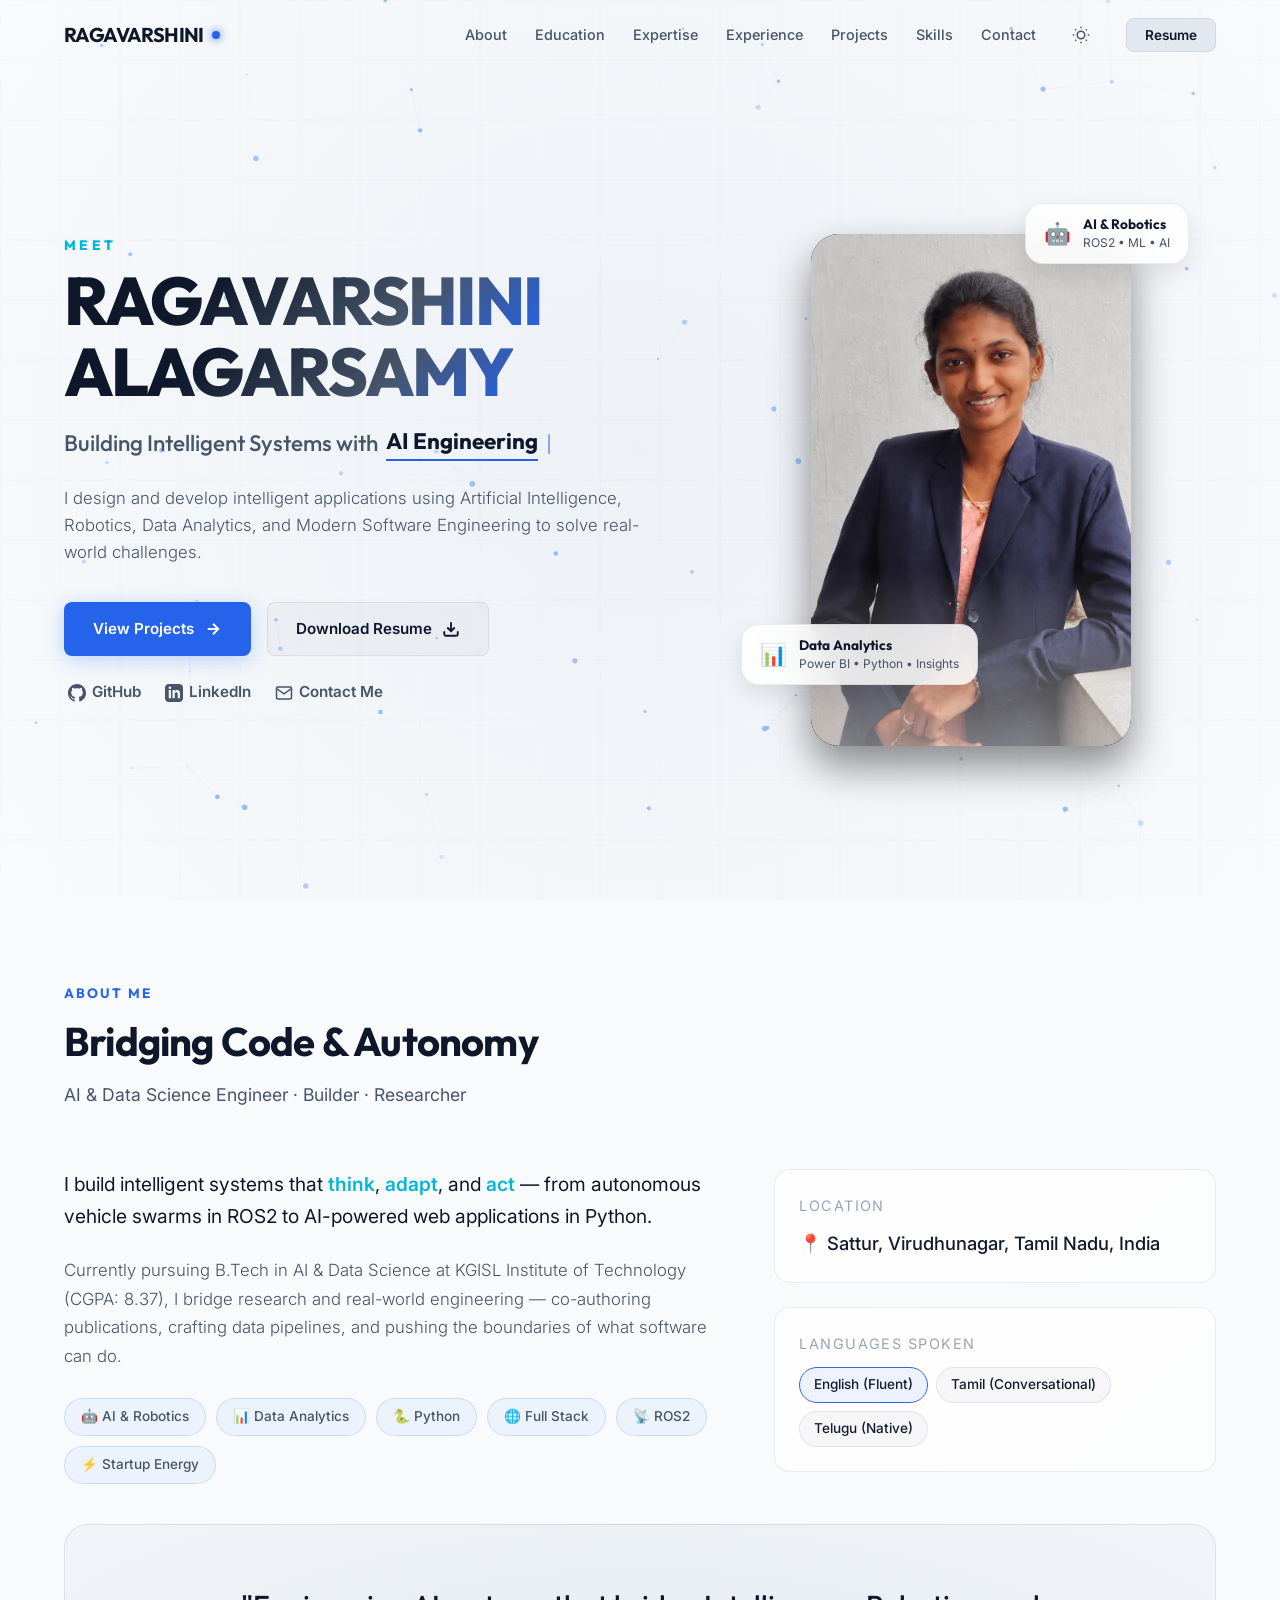
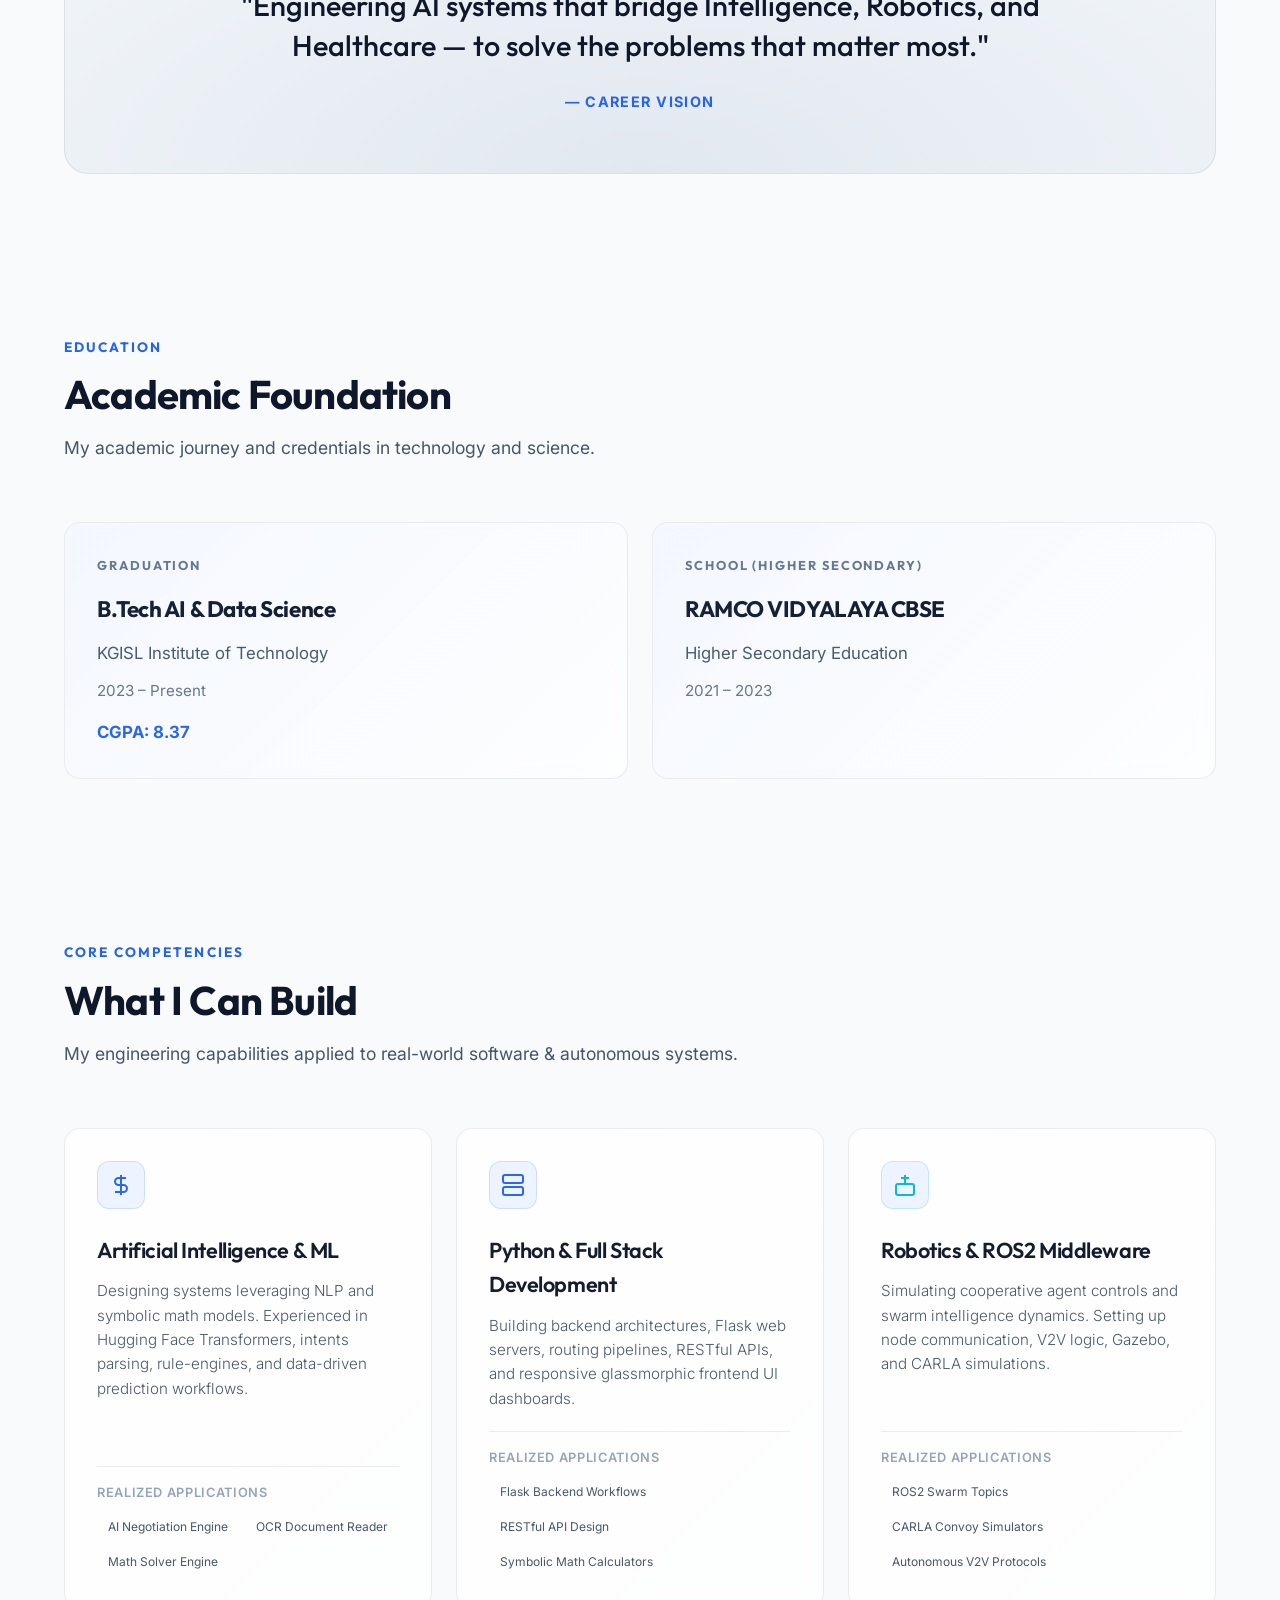
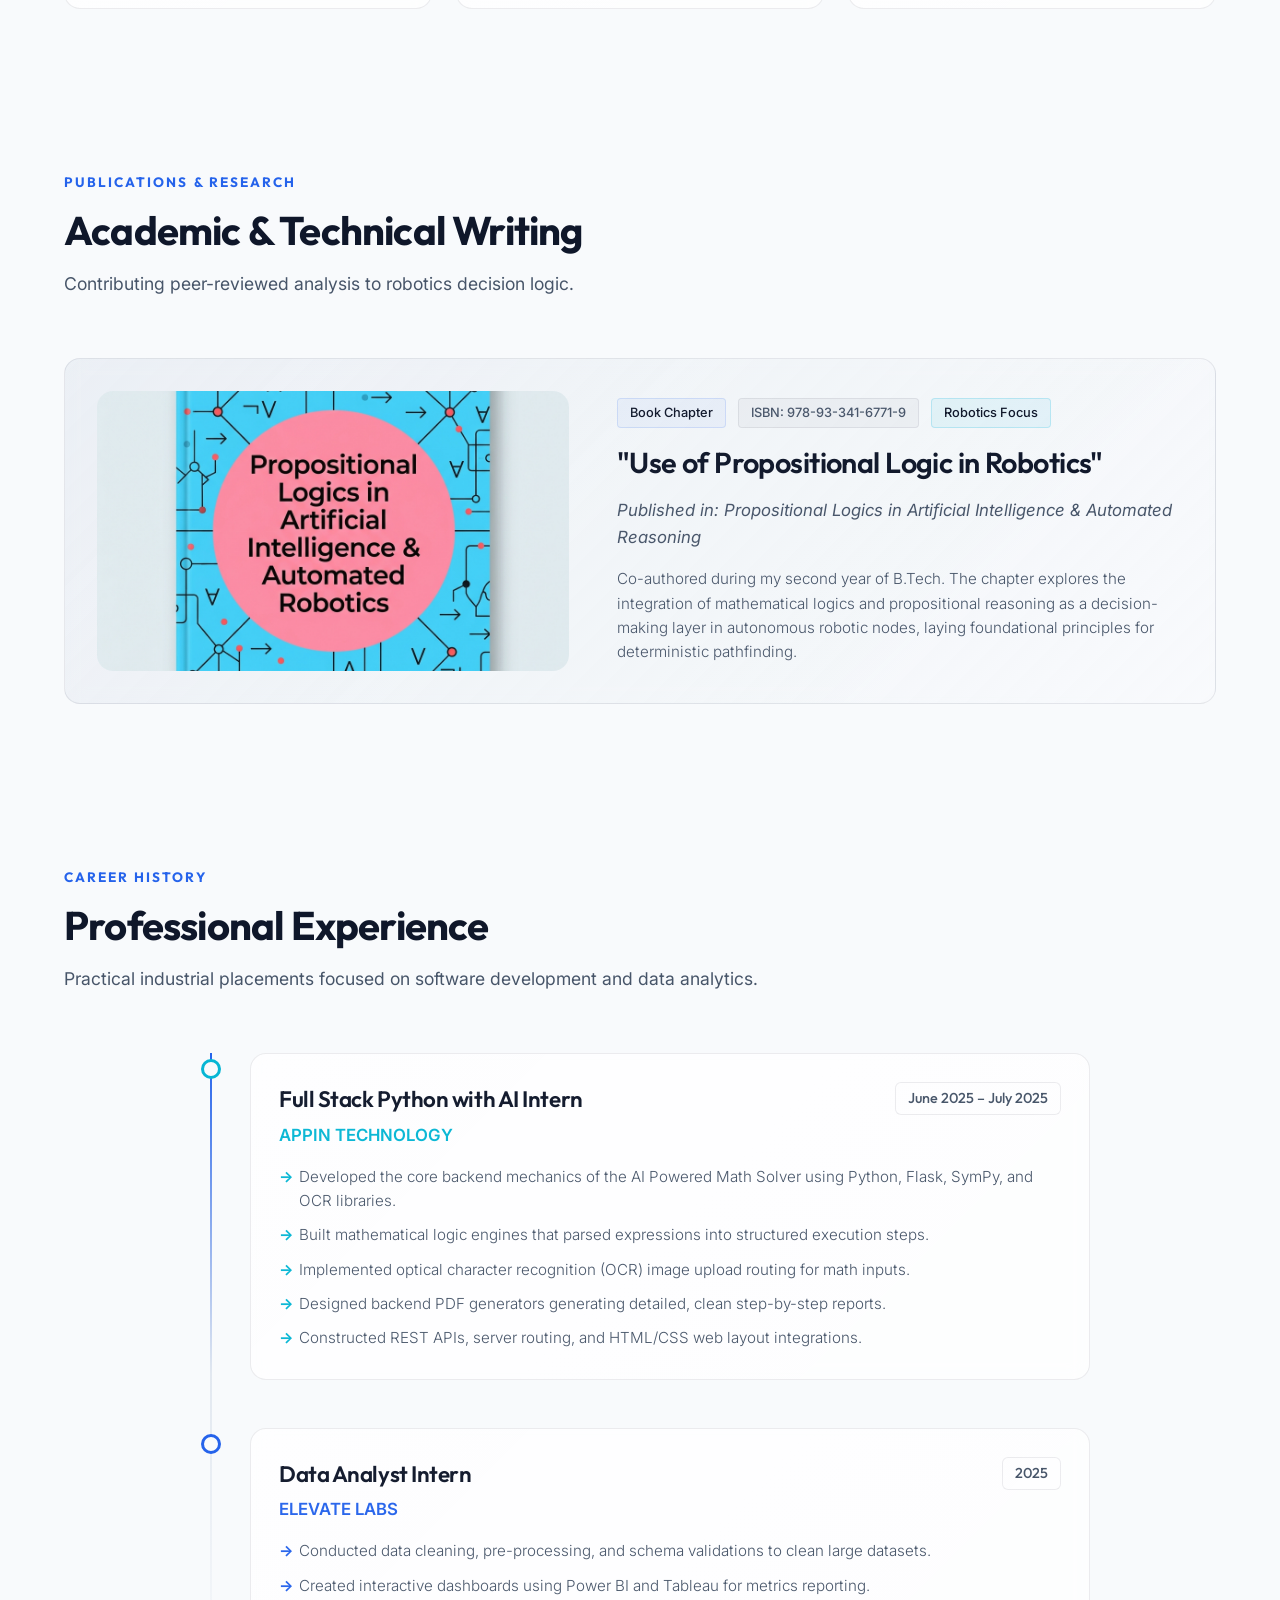
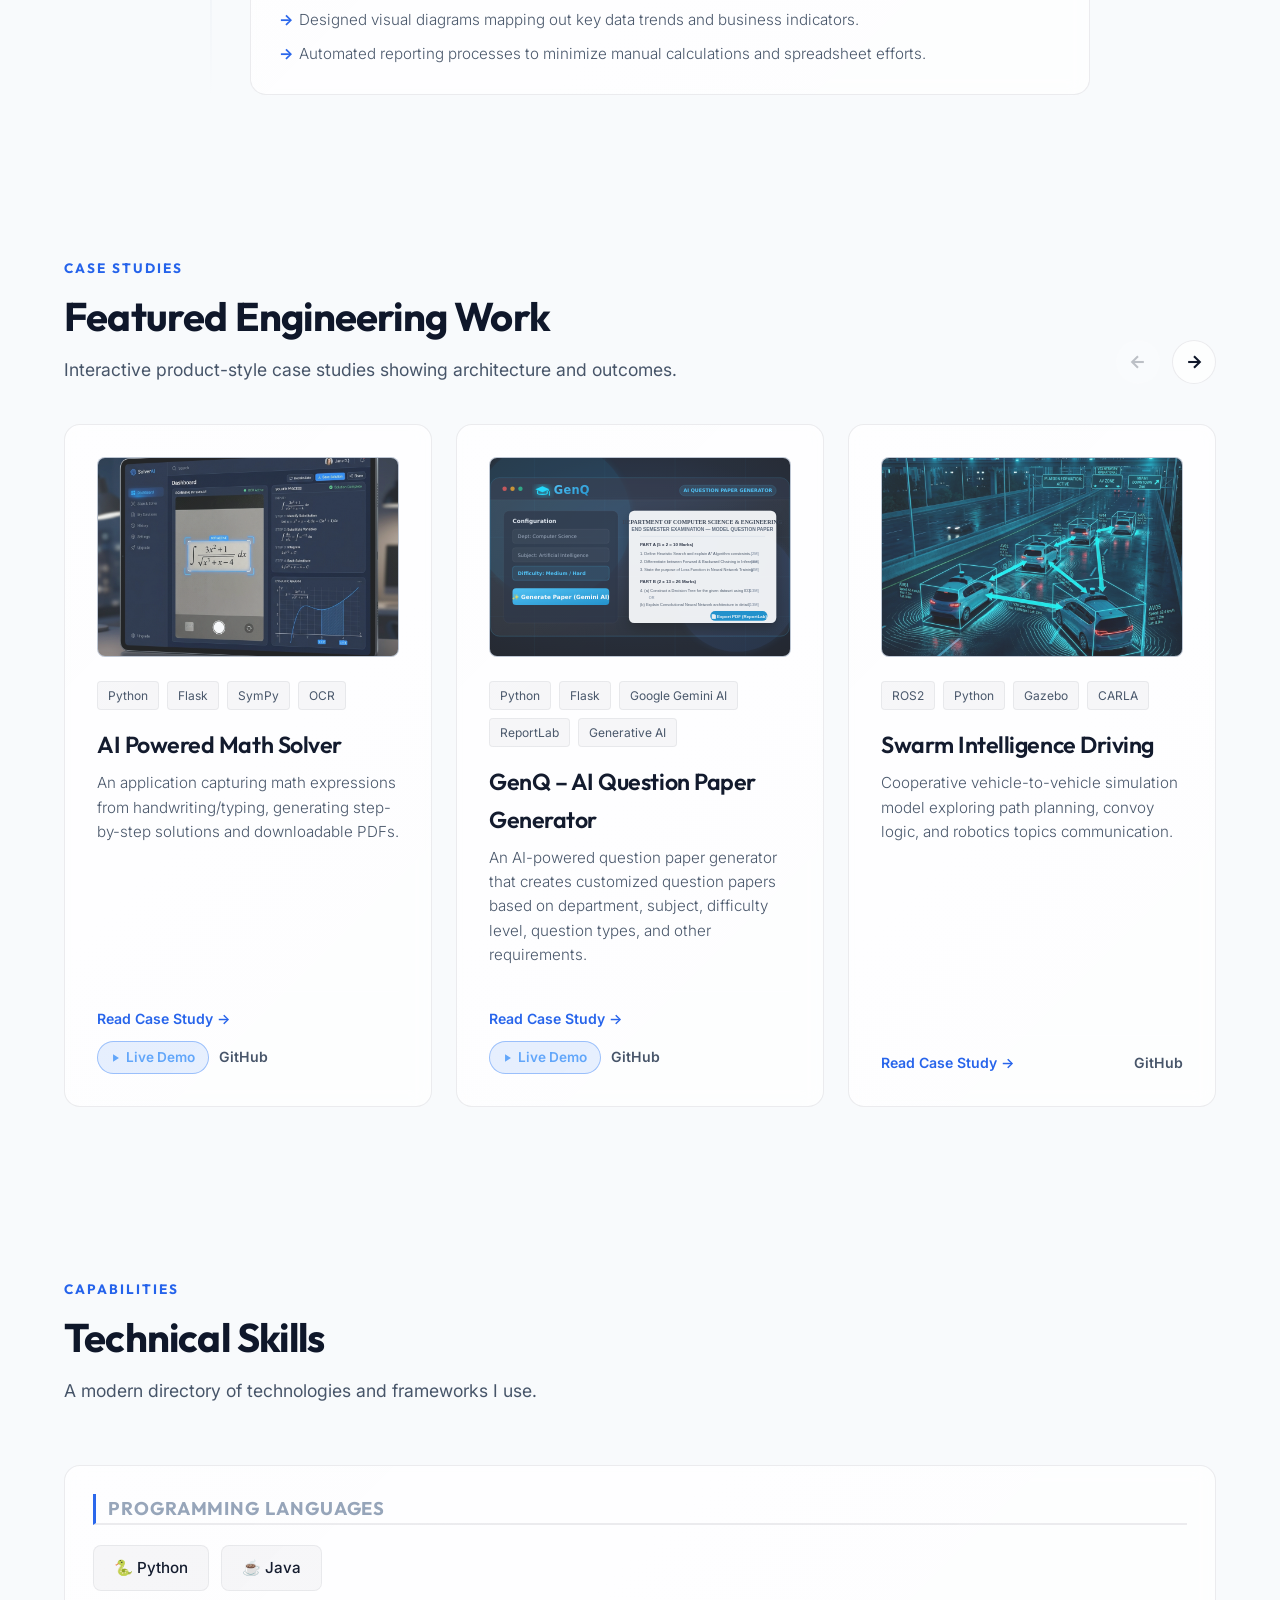
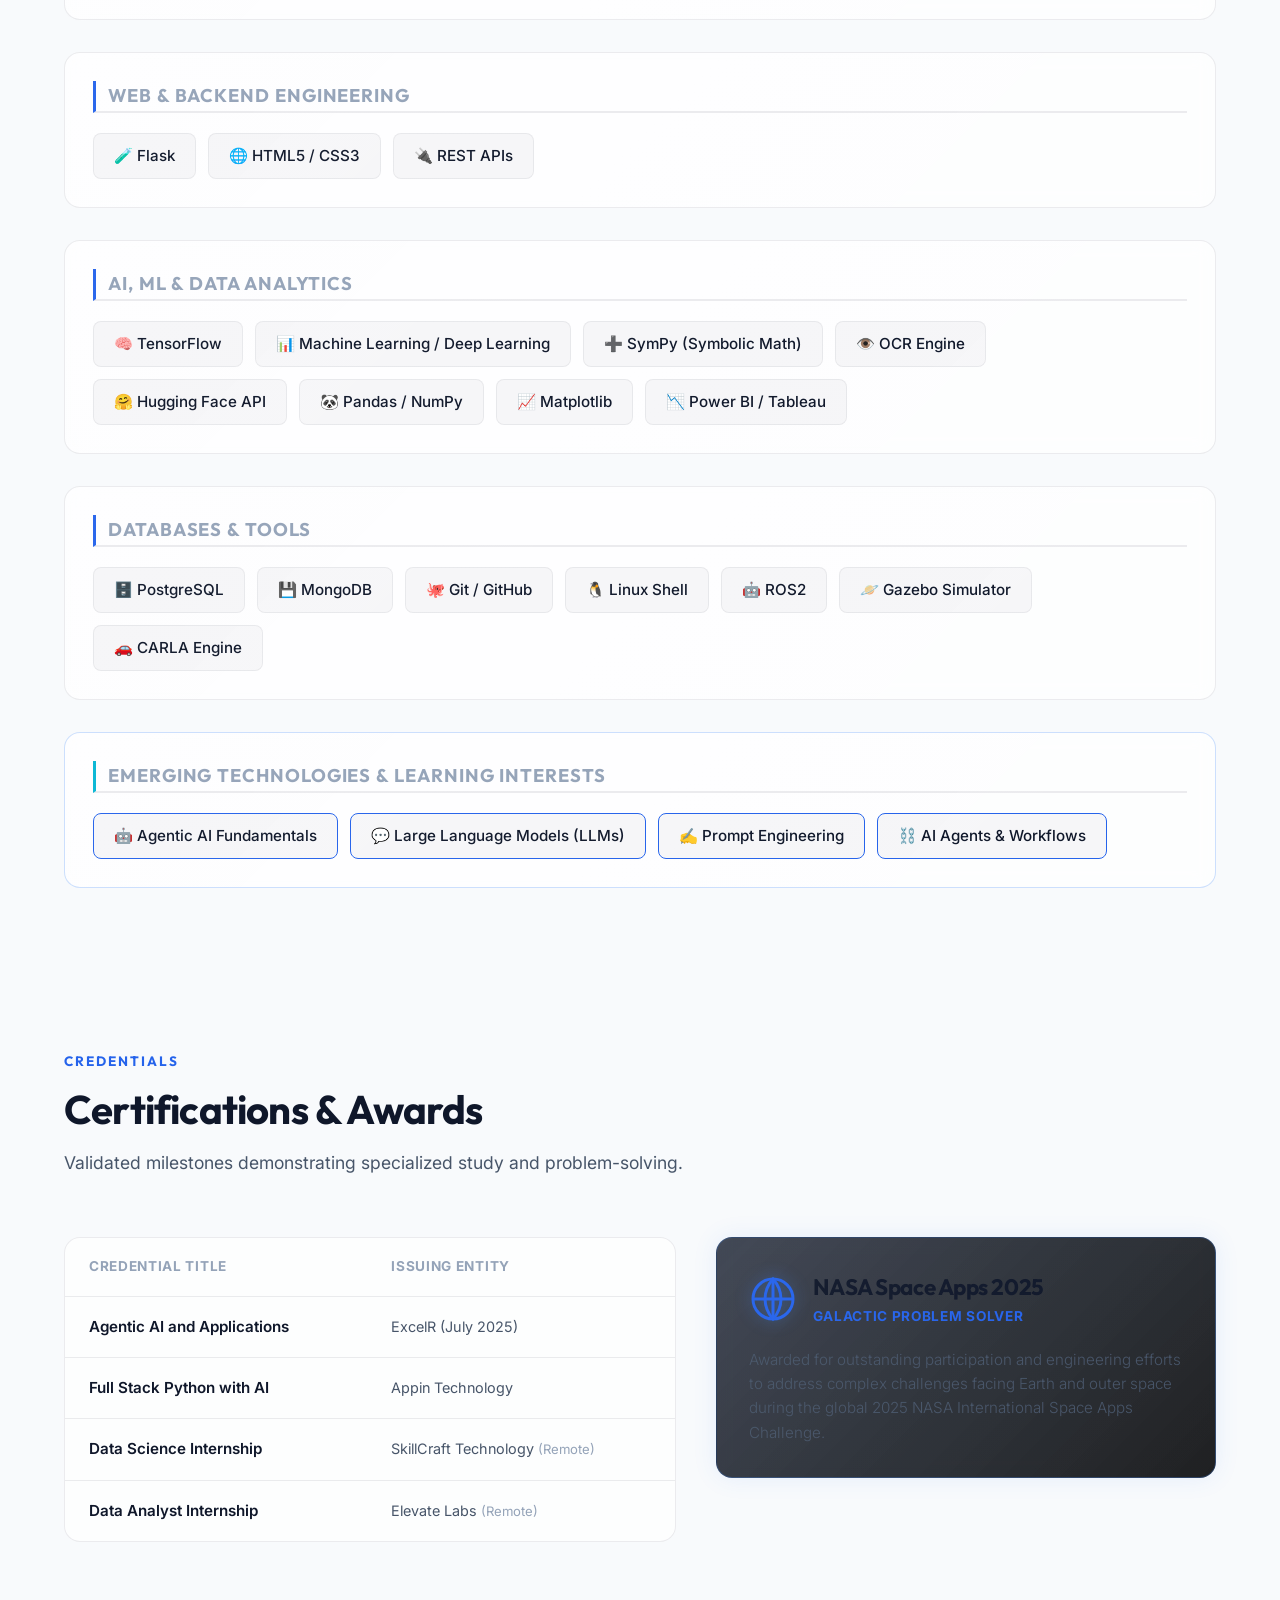
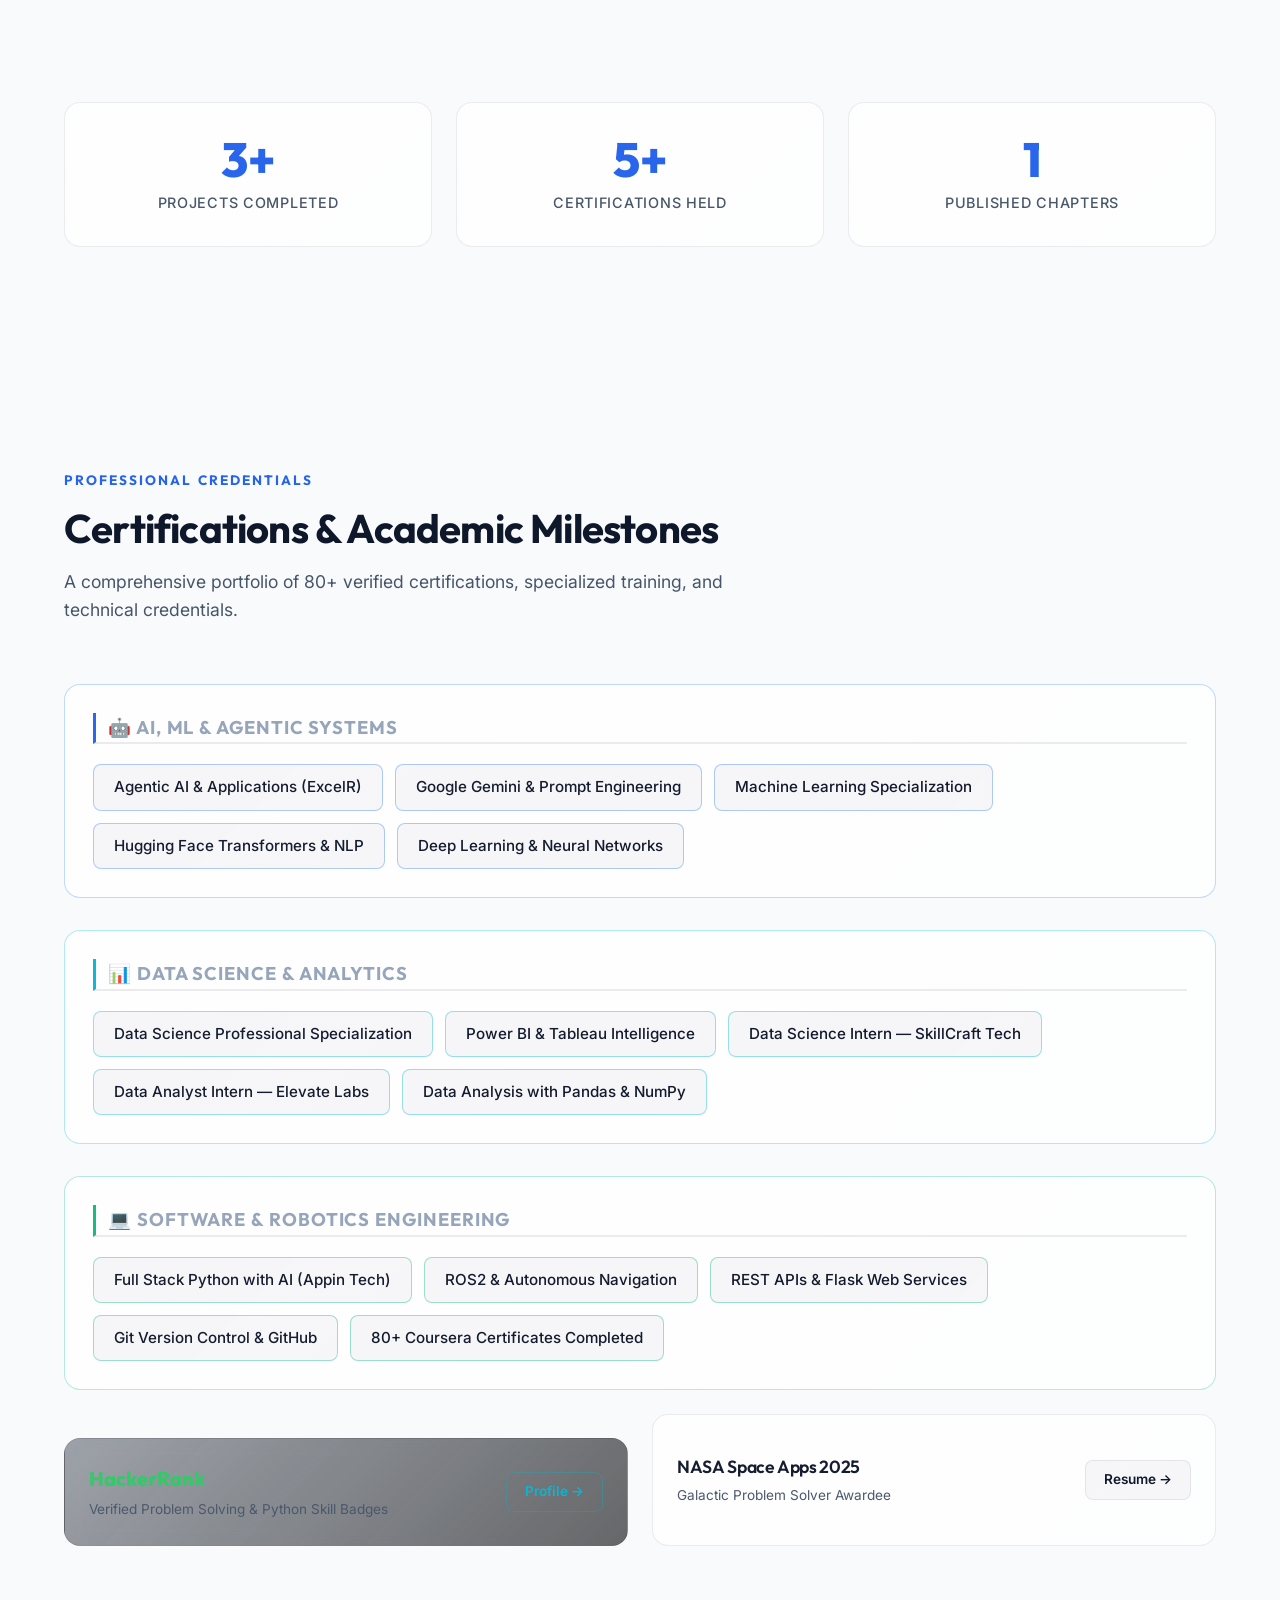
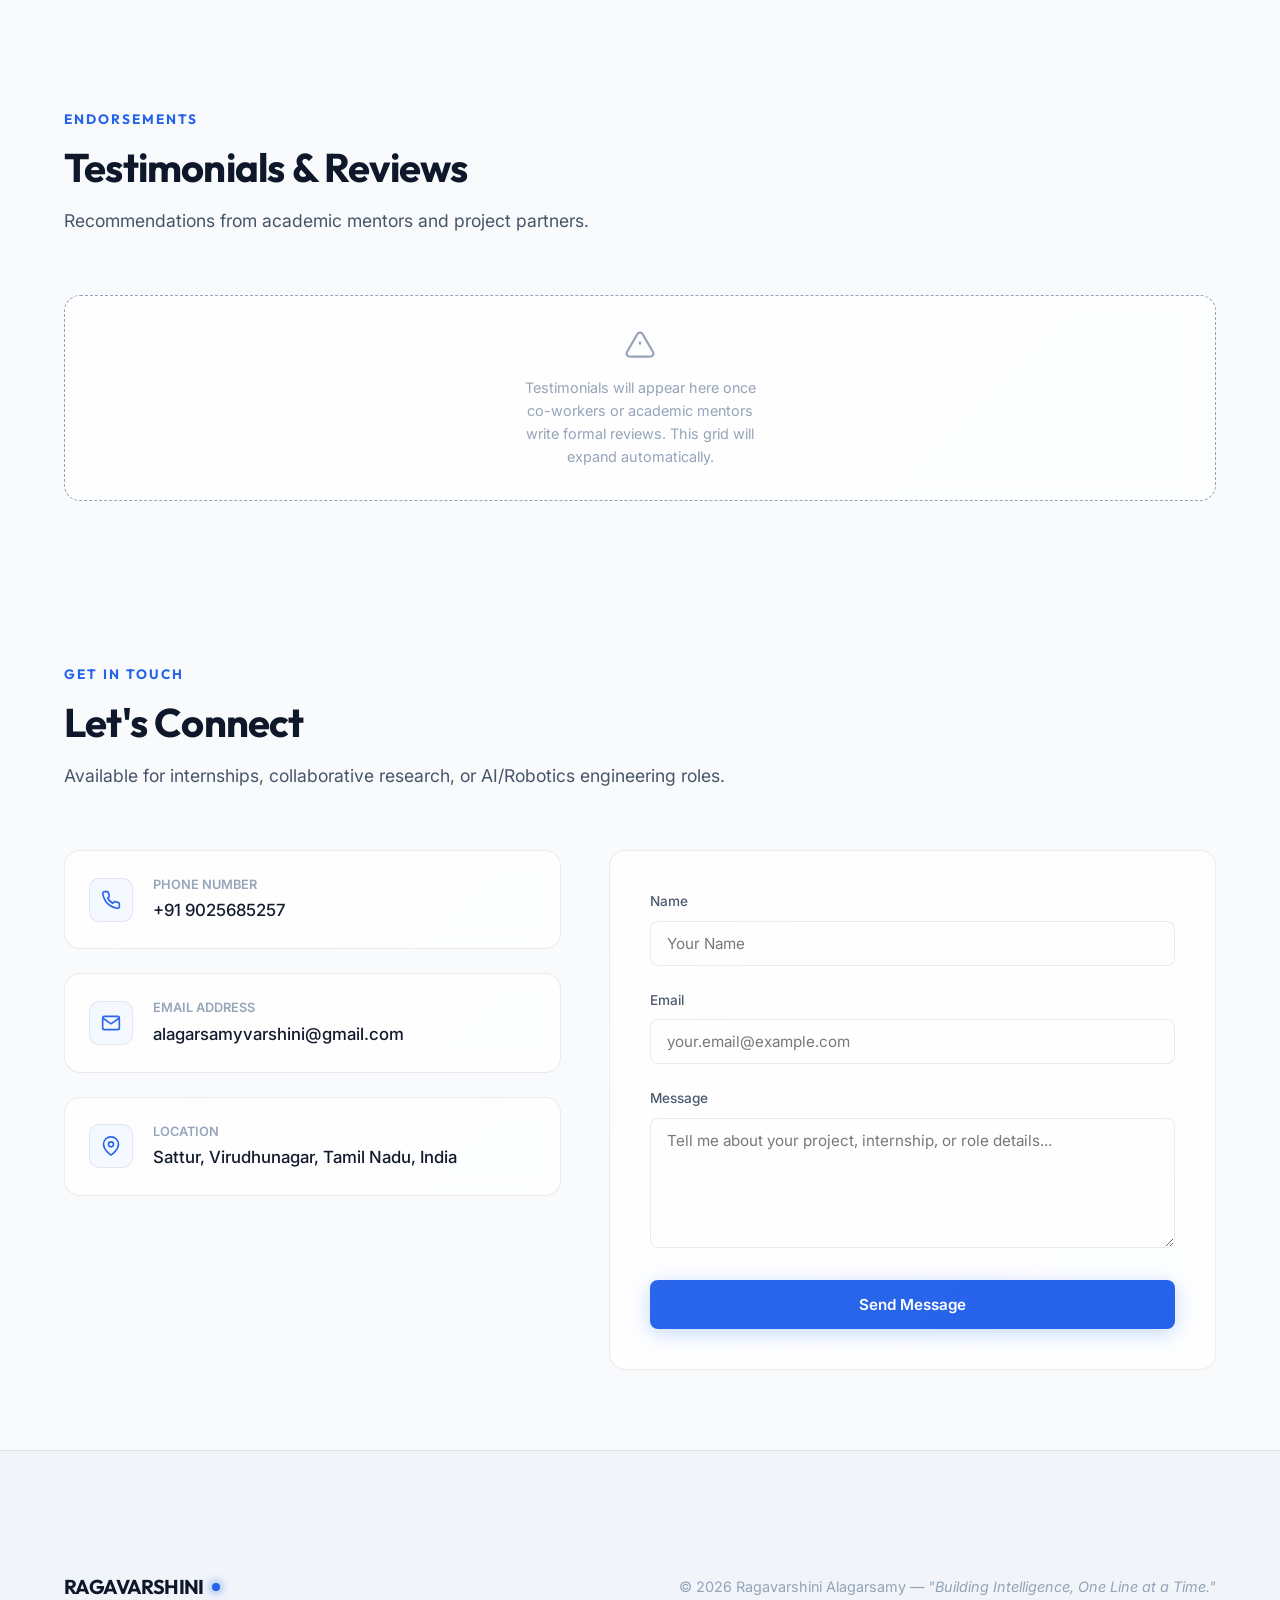
==== commit 061ab0ce: "Update project sequence: Math Solver, GenQ, Swarm Intelligence, AI Negotiation Agent" ====
--- a/index.html
+++ b/index.html
@@ -372,7 +372,7 @@
 
     <div class="project-carousel-wrapper">
       <div class="project-card-track" id="project-card-track">
-        <!-- Project 01 -->
+        <!-- Project 01: Math Solver AI -->
         <div class="glass-card project-card">
           <div class="project-card-image">
             <img src="assets/images/math_solver_mockup.png" alt="AI Powered Math Solver Mockup">
@@ -399,49 +399,7 @@
           </div>
         </div>
 
-        <!-- Project 02 -->
-        <div class="glass-card project-card">
-          <div class="project-card-image driving">
-            <img src="assets/images/swarm_driving_mockup.png" alt="Swarm Intelligence Driving Mockup">
-          </div>
-          <div class="project-tech">
-            <span class="project-tech-tag">ROS2</span>
-            <span class="project-tech-tag">Python</span>
-            <span class="project-tech-tag">Gazebo</span>
-            <span class="project-tech-tag">CARLA</span>
-          </div>
-          <h3 class="project-card-title">Swarm Intelligence Driving</h3>
-          <p class="project-card-desc">
-            Cooperative vehicle-to-vehicle simulation model exploring path planning, convoy logic, and robotics topics communication.
-          </p>
-          <div class="project-card-links">
-            <a href="projects/autonomous-driving.html" class="project-link project-link-primary">Read Case Study &rarr;</a>
-            <a href="https://github.com/ragavarshini3/Swarm-Intelligence-Driving" target="_blank" rel="noopener noreferrer" class="project-link project-link-secondary">GitHub</a>
-          </div>
-        </div>
-
-        <!-- Project 03 -->
-        <div class="glass-card project-card">
-          <div class="project-card-image">
-            <img src="assets/images/negotiation_agent_mockup.png" alt="AI Negotiation Agent Mockup">
-          </div>
-          <div class="project-tech">
-            <span class="project-tech-tag">Python</span>
-            <span class="project-tech-tag">NLP</span>
-            <span class="project-tech-tag">HuggingFace</span>
-            <span class="project-tech-tag">Transformers</span>
-          </div>
-          <h3 class="project-card-title">AI Negotiation Agent</h3>
-          <p class="project-card-desc">
-            Conversational agent utilizing model pipelines to negotiate pricing agreements, managing intent and contextual dialog states.
-          </p>
-          <div class="project-card-links">
-            <a href="projects/negotiation-agent.html" class="project-link project-link-primary">Read Case Study &rarr;</a>
-            <a href="https://github.com/ragavarshini3/AI-NEGOTIATION-AGENT" target="_blank" rel="noopener noreferrer" class="project-link project-link-secondary">GitHub</a>
-          </div>
-        </div>
-
-        <!-- Project 04: GenQ – AI Question Paper Generator -->
+        <!-- Project 02: GenQ – AI Question Paper Generator -->
         <div class="glass-card project-card">
           <div class="project-card-image">
             <img src="assets/images/genq_mockup.svg" alt="GenQ – AI Question Paper Generator Mockup">
@@ -468,9 +426,50 @@
             </div>
           </div>
         </div>
-      </div>
-    </div>
-  </section>
+
+        <!-- Project 03: Swarm Intelligence Driving -->
+        <div class="glass-card project-card">
+          <div class="project-card-image driving">
+            <img src="assets/images/swarm_driving_mockup.png" alt="Swarm Intelligence Driving Mockup">
+          </div>
+          <div class="project-tech">
+            <span class="project-tech-tag">ROS2</span>
+            <span class="project-tech-tag">Python</span>
+            <span class="project-tech-tag">Gazebo</span>
+            <span class="project-tech-tag">CARLA</span>
+          </div>
+          <h3 class="project-card-title">Swarm Intelligence Driving</h3>
+          <p class="project-card-desc">
+            Cooperative vehicle-to-vehicle simulation model exploring path planning, convoy logic, and robotics topics communication.
+          </p>
+          <div class="project-card-links">
+            <a href="projects/autonomous-driving.html" class="project-link project-link-primary">Read Case Study &rarr;</a>
+            <a href="https://github.com/ragavarshini3/Swarm-Intelligence-Driving" target="_blank" rel="noopener noreferrer" class="project-link project-link-secondary">GitHub</a>
+          </div>
+        </div>
+
+        <!-- Project 04: AI Negotiation Agent -->
+        <div class="glass-card project-card">
+          <div class="project-card-image">
+            <img src="assets/images/negotiation_agent_mockup.png" alt="AI Negotiation Agent Mockup">
+          </div>
+          <div class="project-tech">
+            <span class="project-tech-tag">Python</span>
+            <span class="project-tech-tag">NLP</span>
+            <span class="project-tech-tag">HuggingFace</span>
+            <span class="project-tech-tag">Transformers</span>
+          </div>
+          <h3 class="project-card-title">AI Negotiation Agent</h3>
+          <p class="project-card-desc">
+            Conversational agent utilizing model pipelines to negotiate pricing agreements, managing intent and contextual dialog states.
+          </p>
+          <div class="project-card-links">
+            <a href="projects/negotiation-agent.html" class="project-link project-link-primary">Read Case Study &rarr;</a>
+            <a href="https://github.com/ragavarshini3/AI-NEGOTIATION-AGENT" target="_blank" rel="noopener noreferrer" class="project-link project-link-secondary">GitHub</a>
+          </div>
+        </div>
+      </div>
+    </div>
   </section>
 
   <!-- Skills Section -->
@@ -797,6 +796,6 @@
     </div>
   </footer>
 
-  <script src="script.js?v=17"></script>
+  <script src="script.js?v=18"></script>
 </body>
 </html>
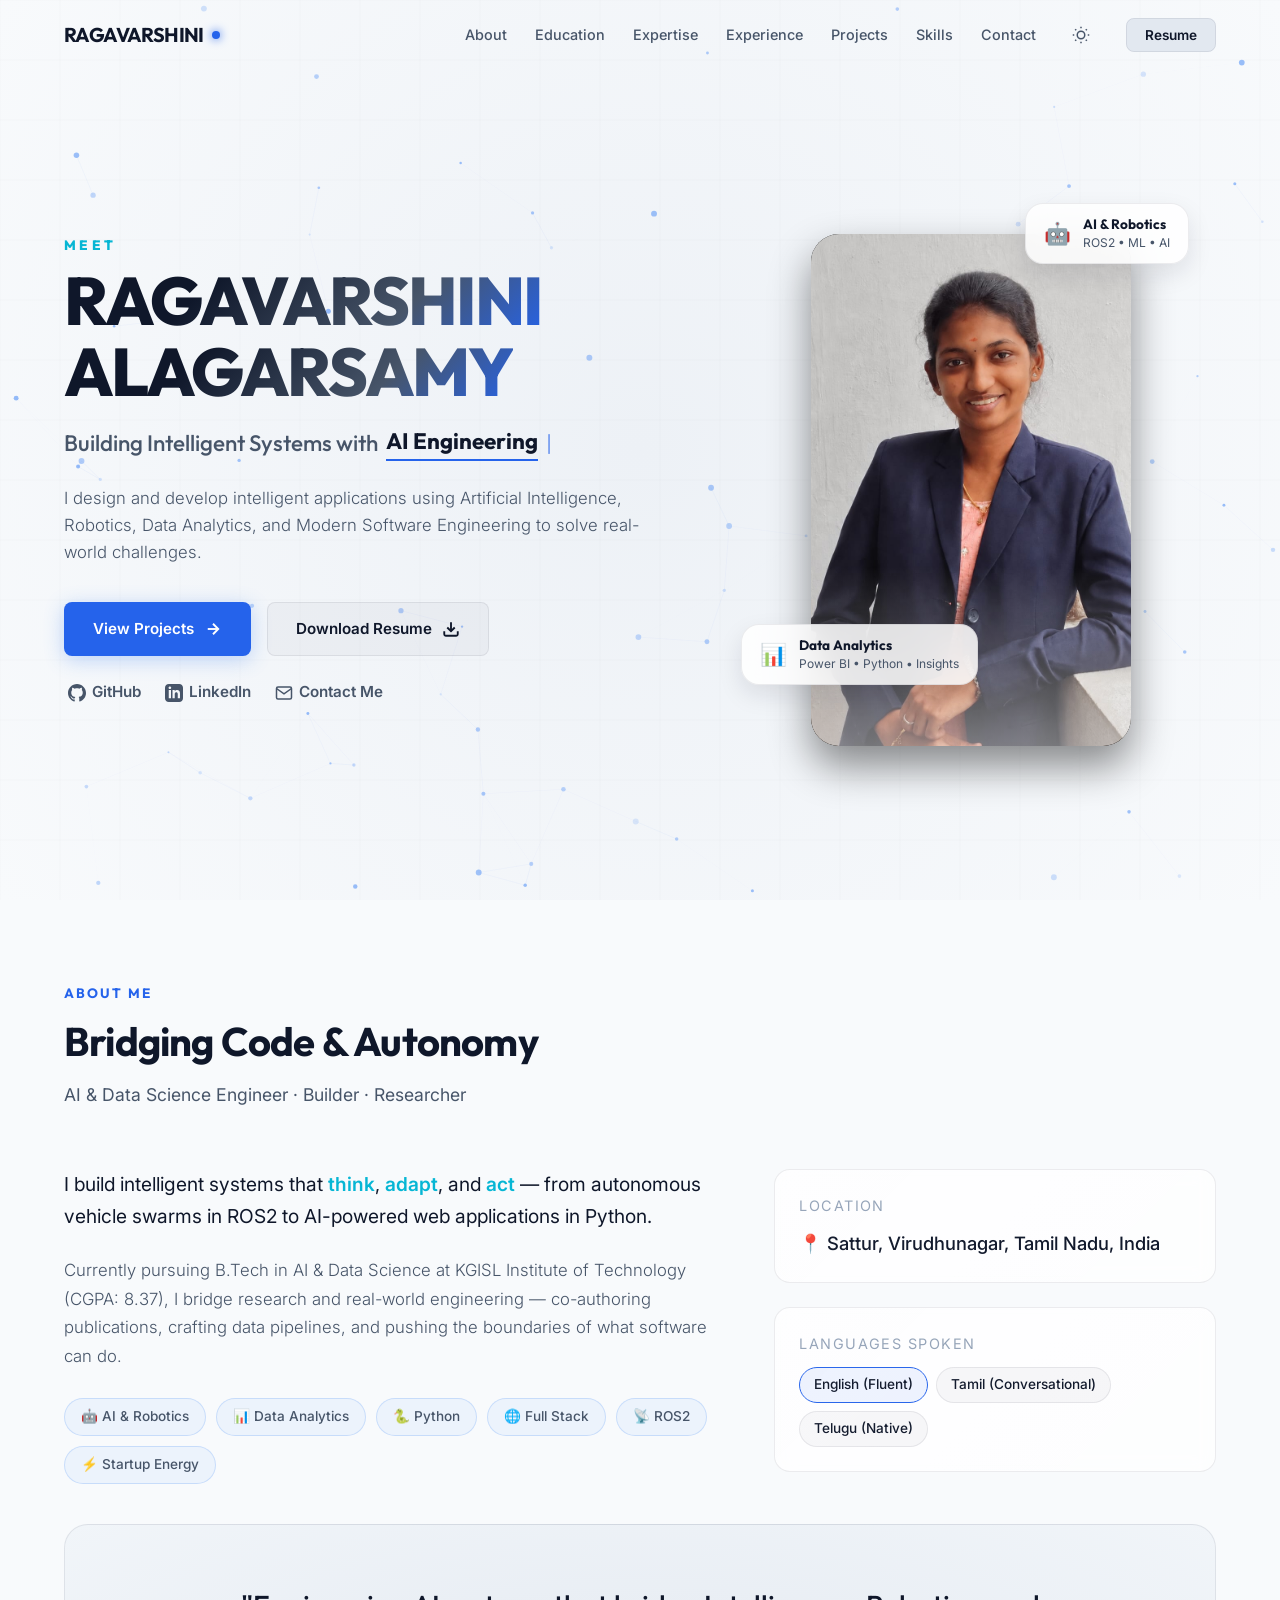
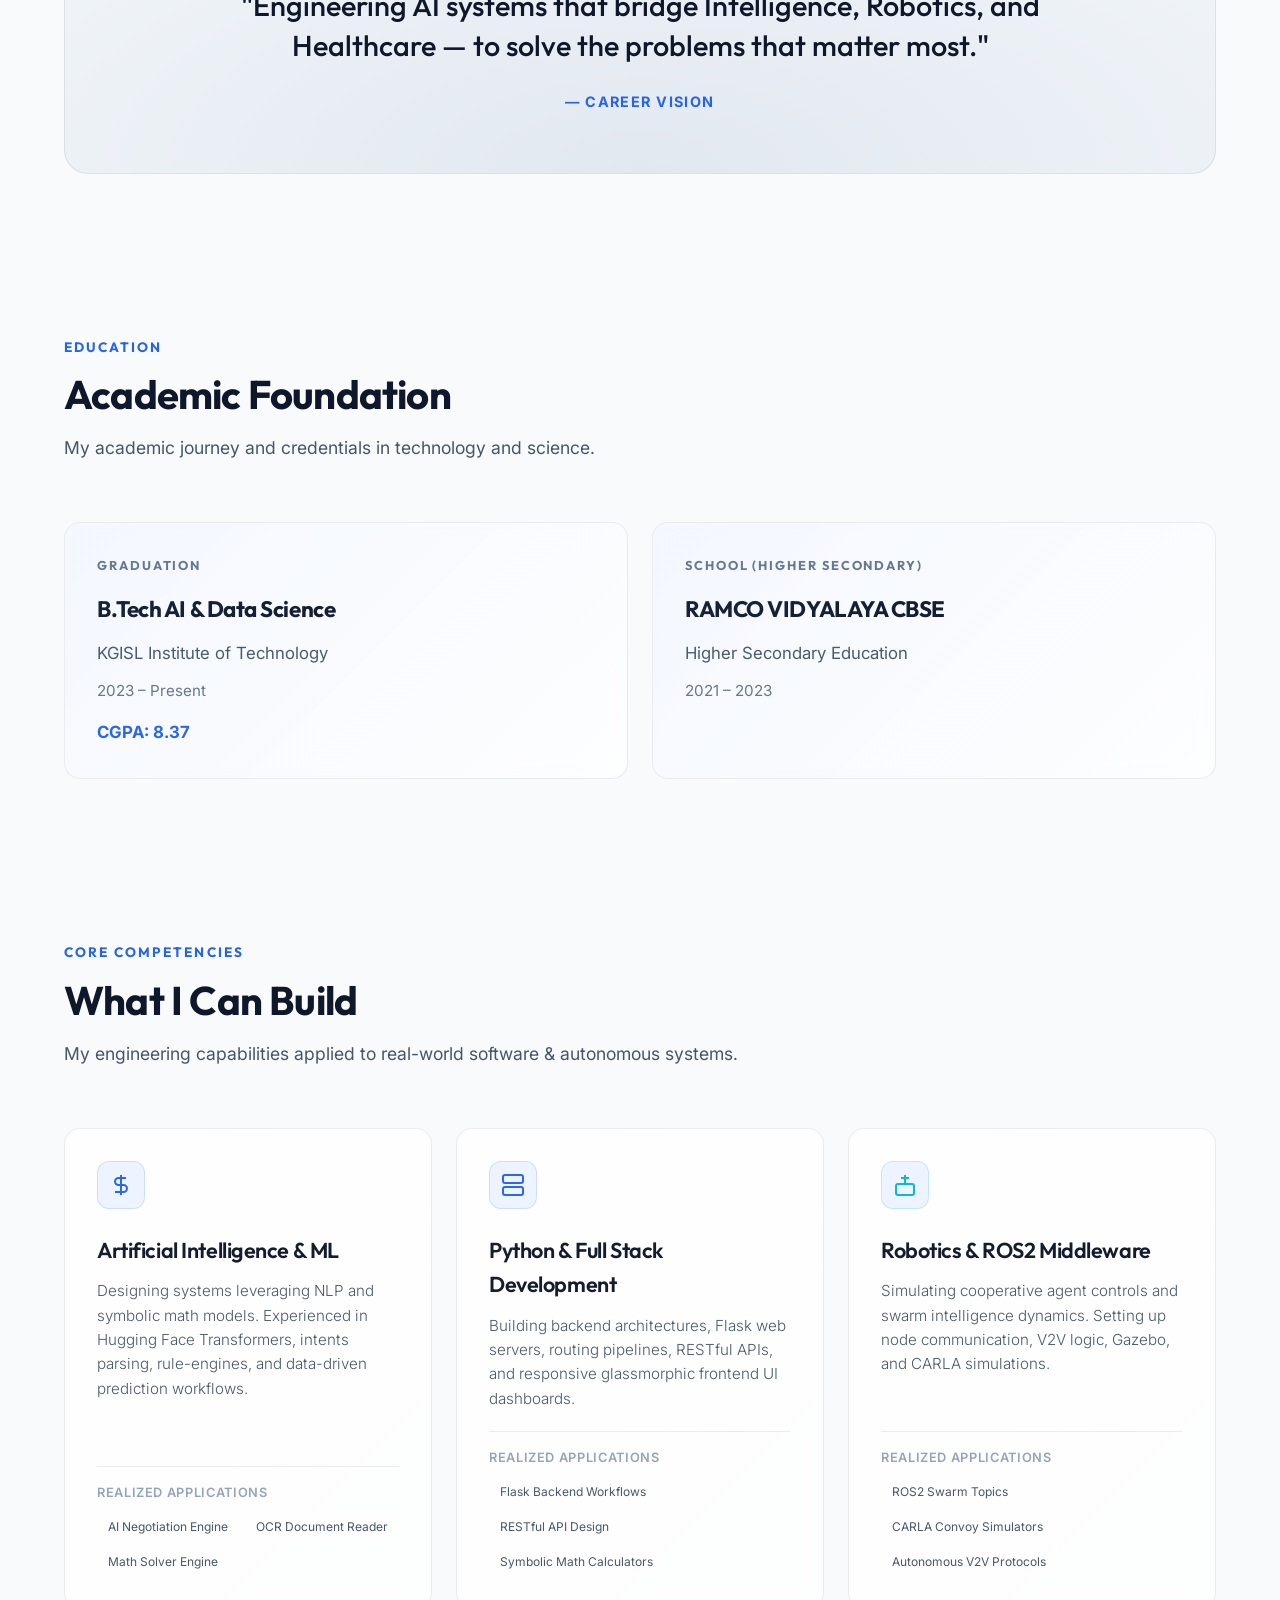
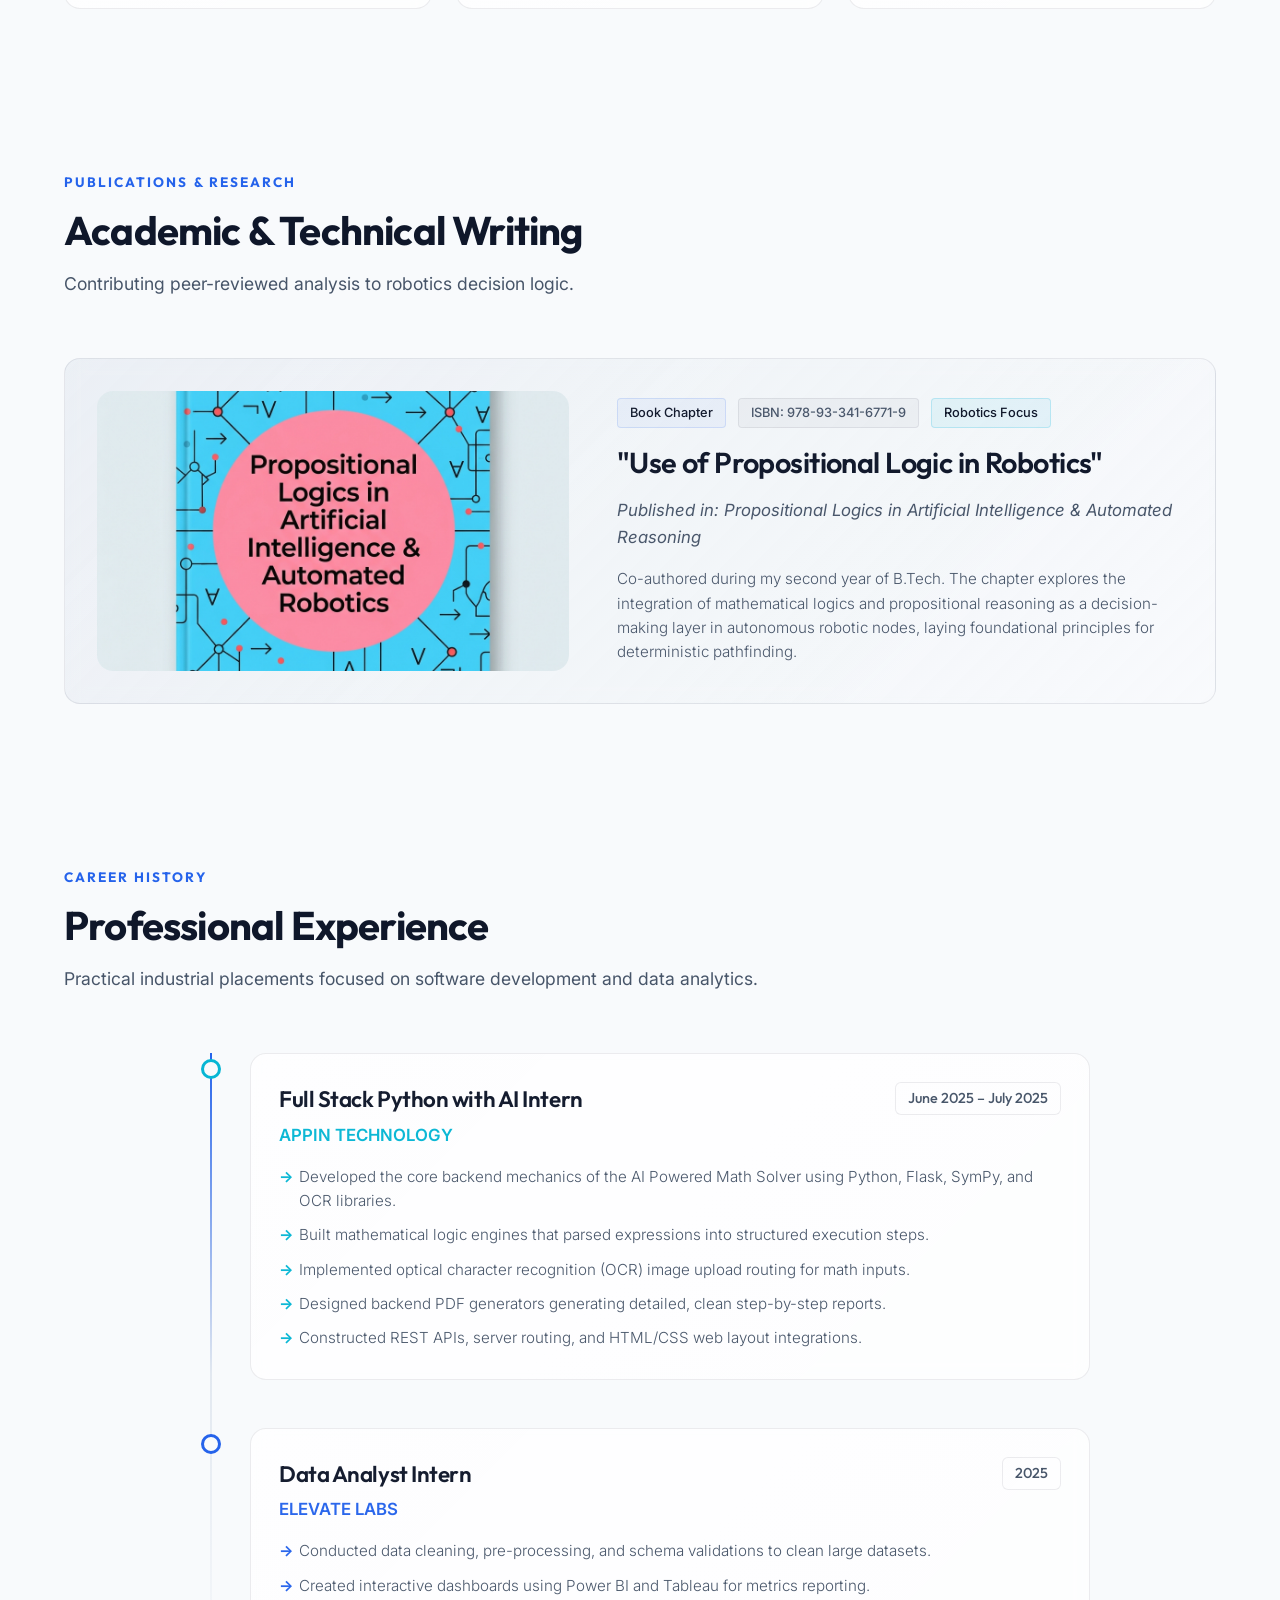
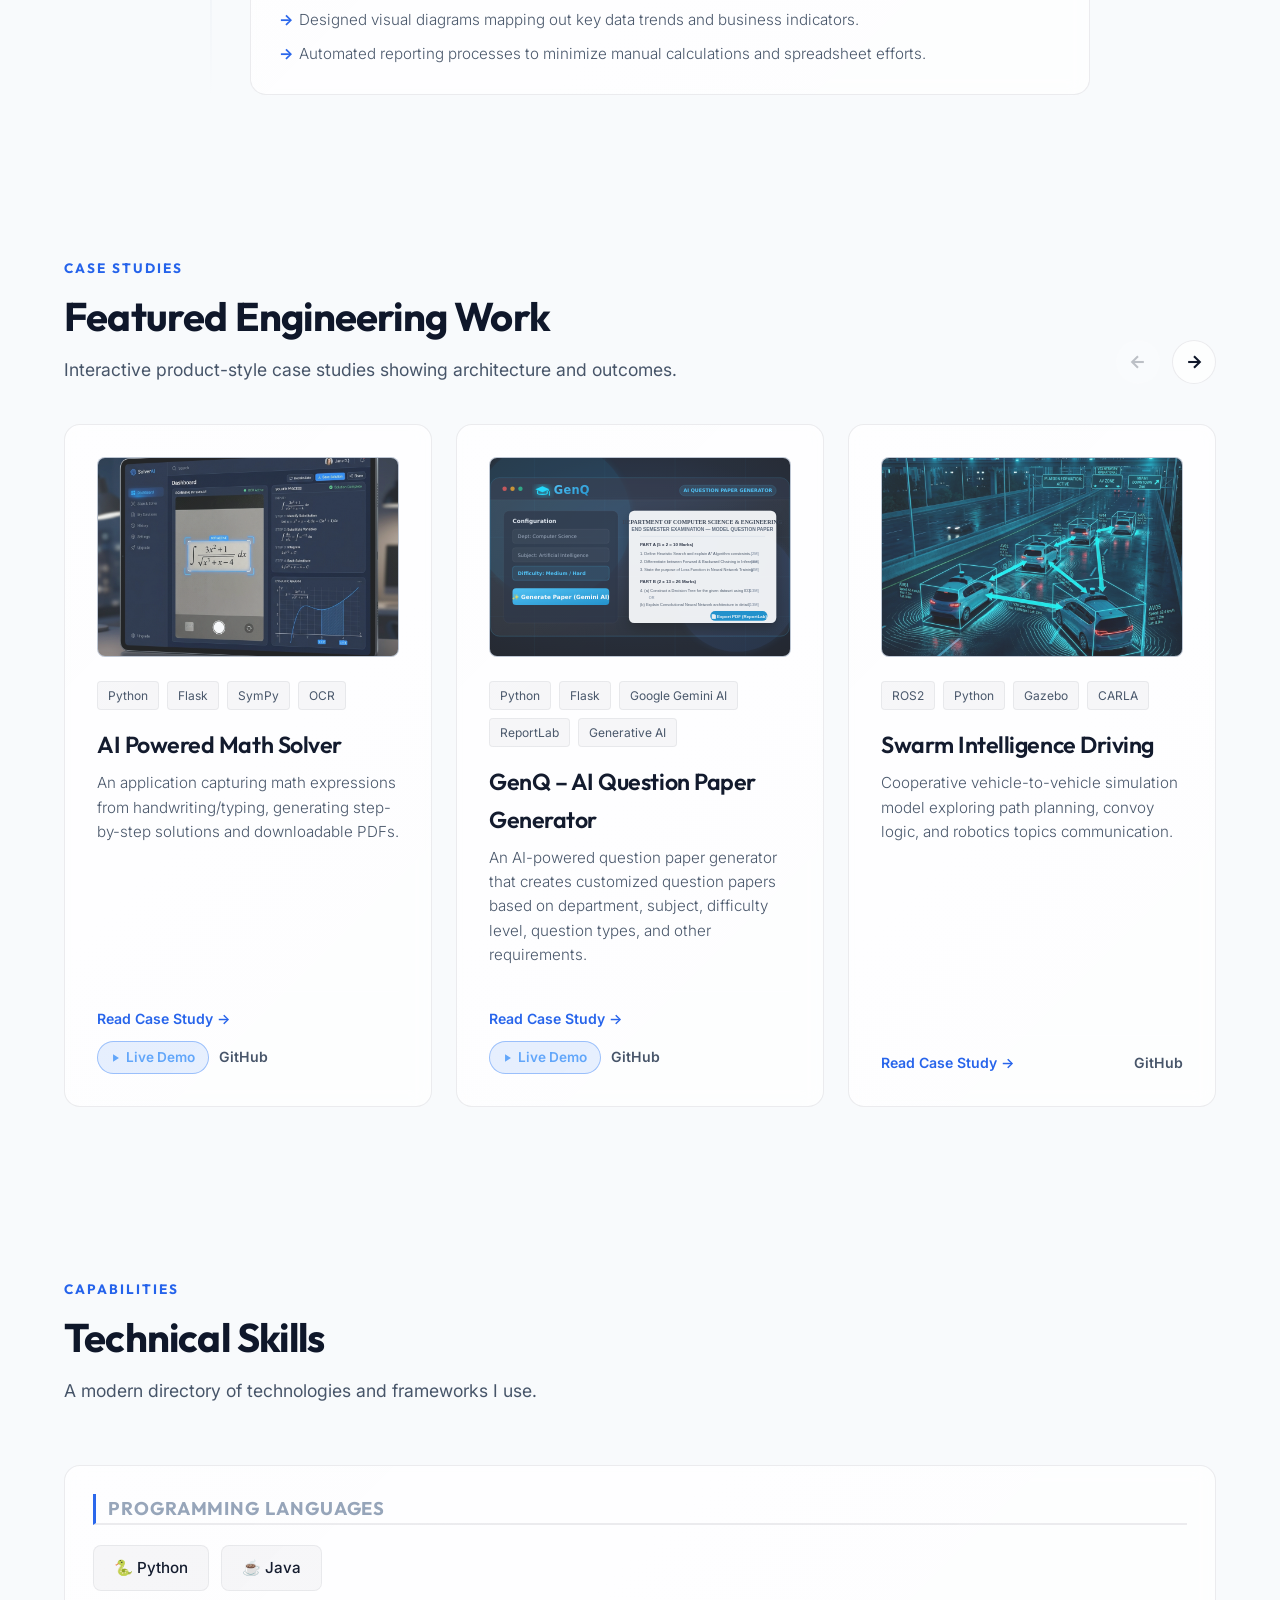
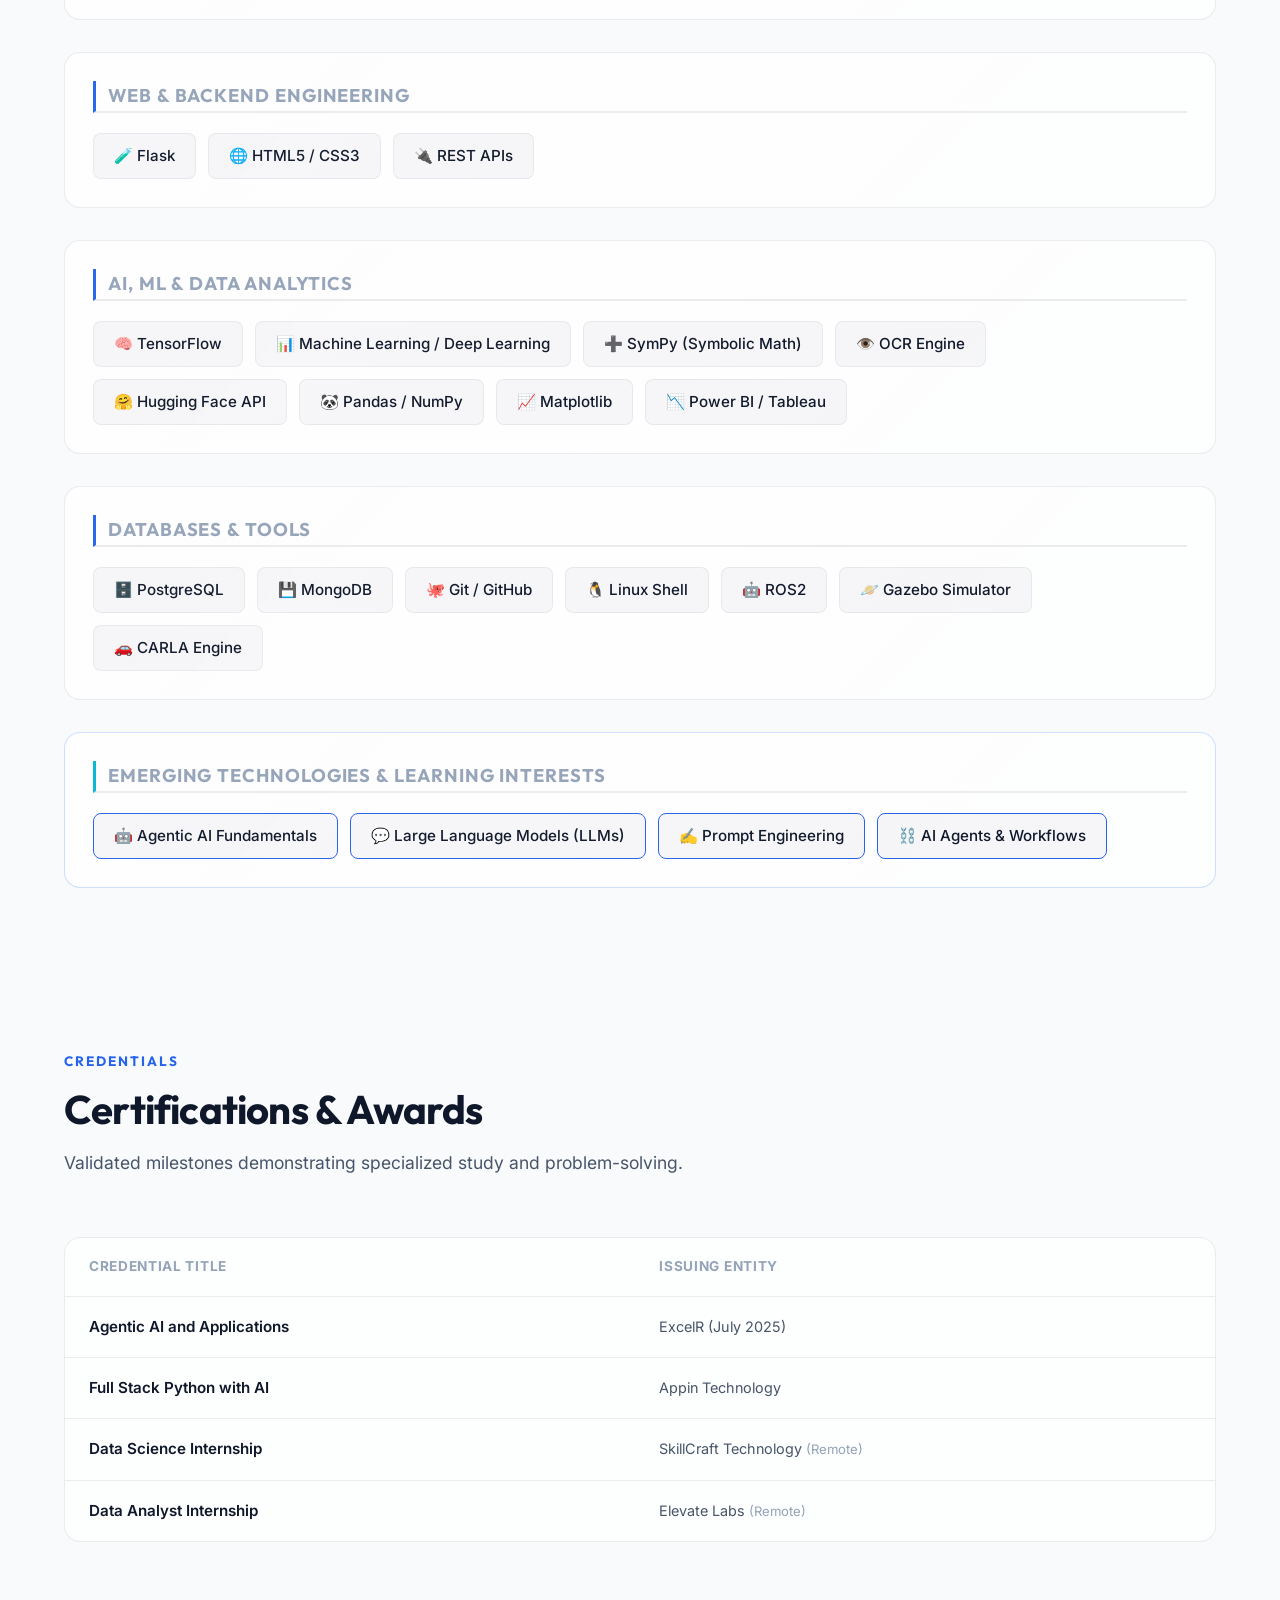
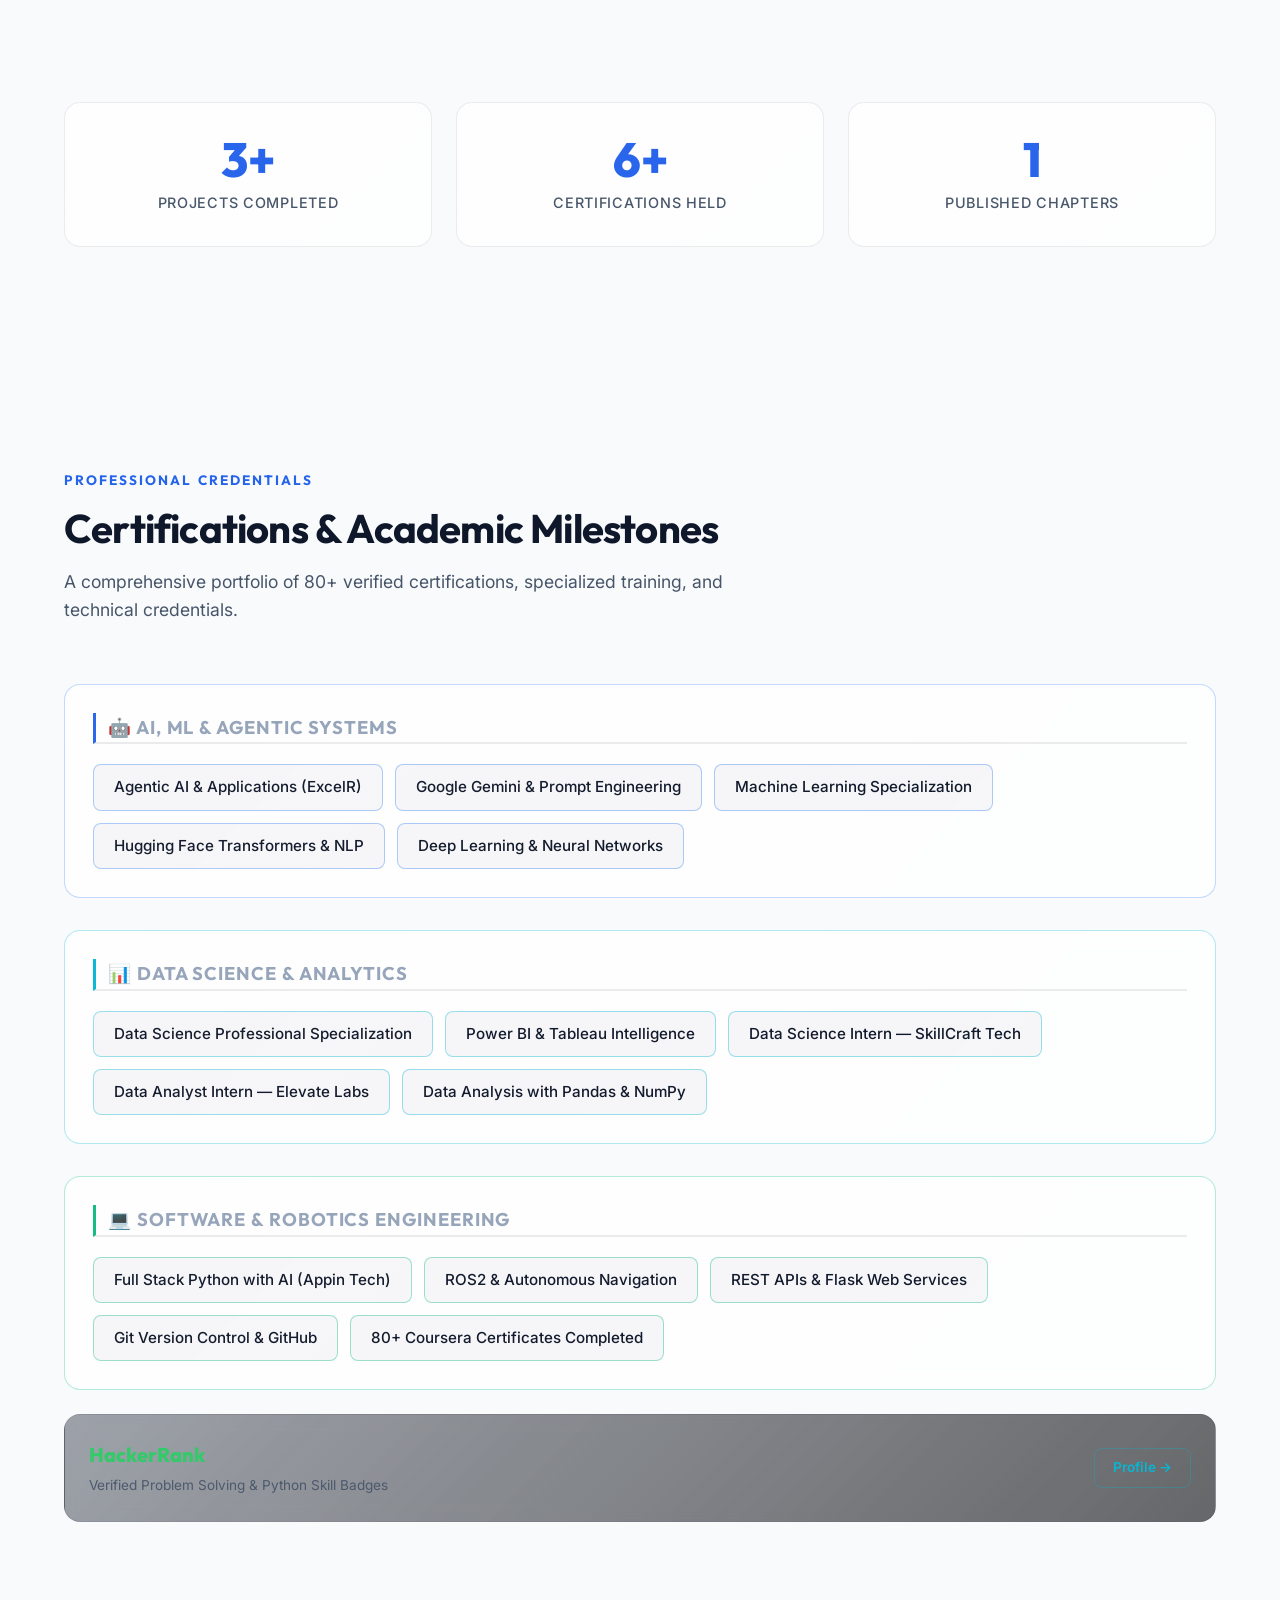
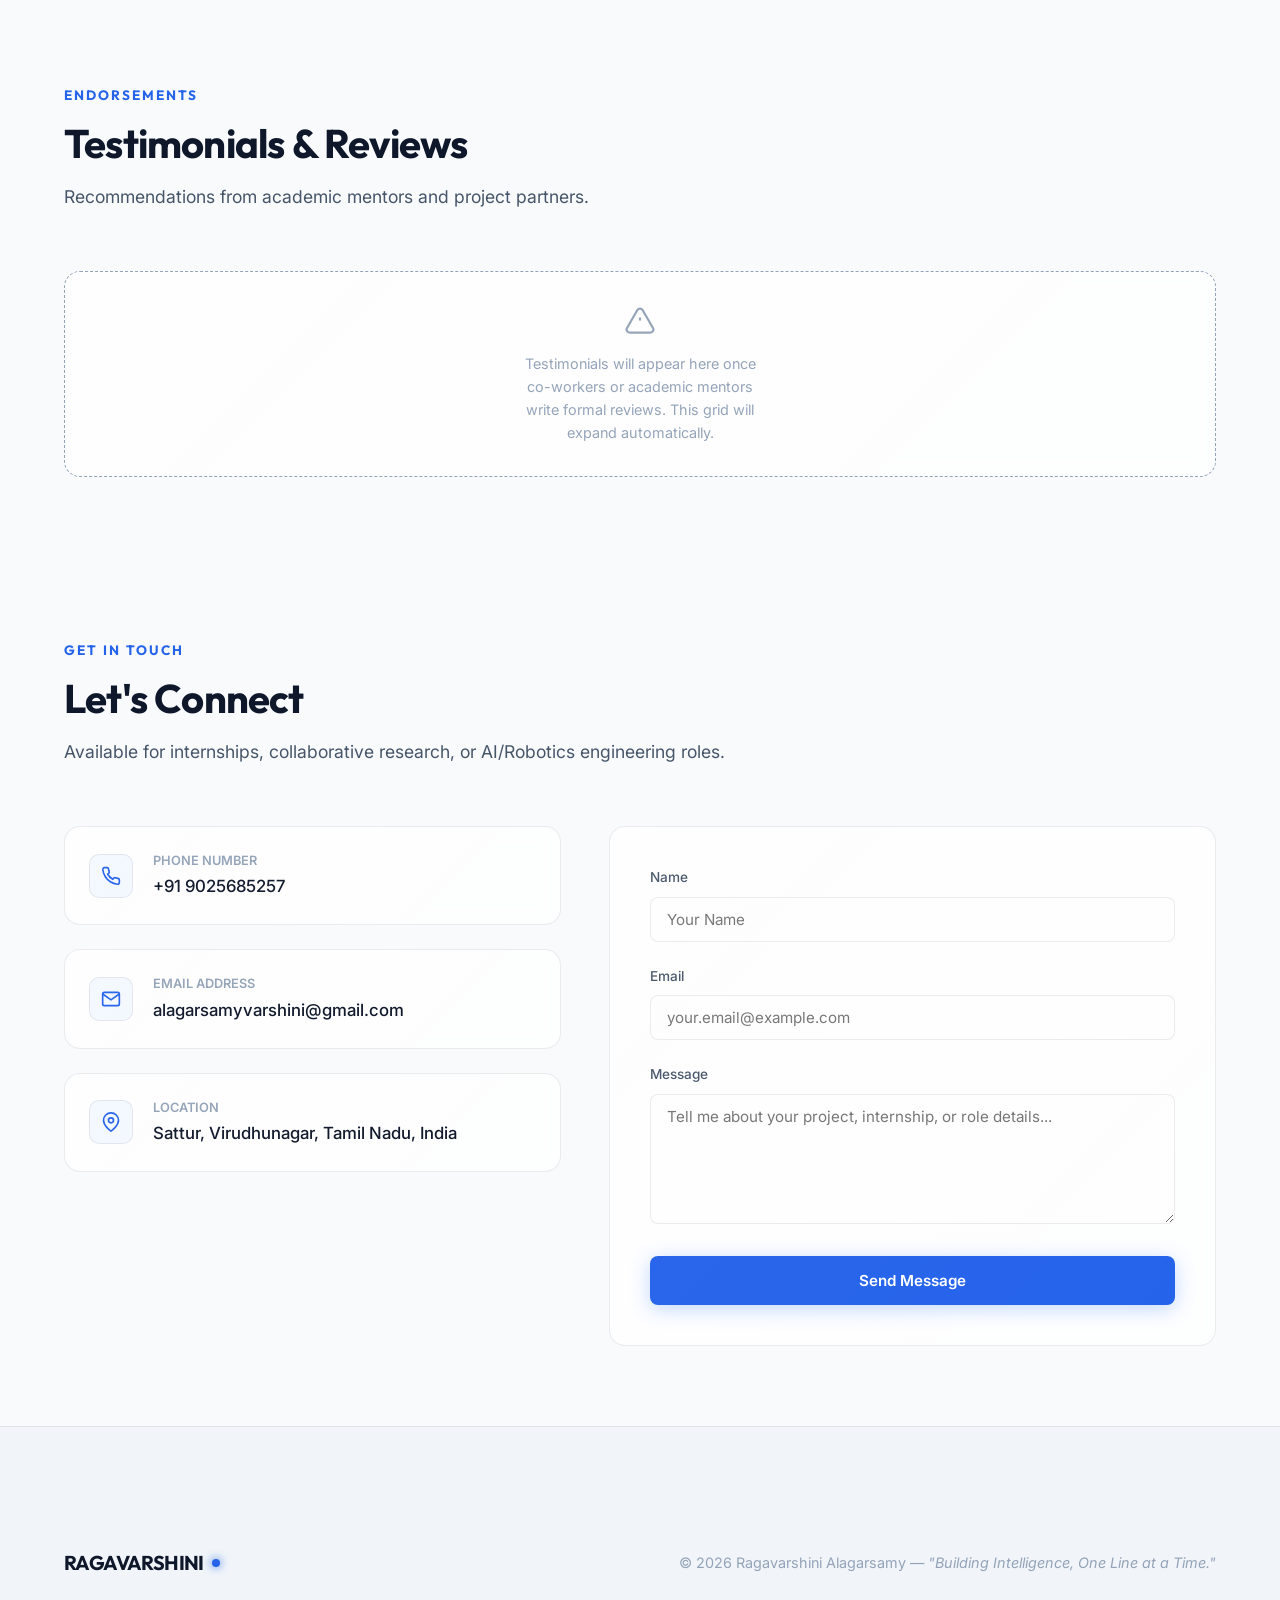
==== commit c9271f1a: "Remove NASA Space Apps 2025 card from website" ====
--- a/index.html
+++ b/index.html
@@ -550,7 +550,7 @@
       <p class="section-desc">Validated milestones demonstrating specialized study and problem-solving.</p>
     </div>
 
-    <div class="certifications-section">
+    <div class="certifications-section" style="grid-template-columns: 1fr;">
       <!-- Certifications Table -->
       <div class="certs-table-wrapper">
         <table class="certs-table">
@@ -580,22 +580,6 @@
           </tbody>
         </table>
       </div>
-
-      <!-- NASA Showcase Card -->
-      <div class="glass-card nasa-card">
-        <div class="nasa-header">
-          <svg class="nasa-badge-icon" viewBox="0 0 24 24" fill="none" stroke="currentColor" stroke-width="1.5">
-            <circle cx="12" cy="12" r="10"/><path d="M12 2a15.3 15.3 0 0 1 4 10 15.3 15.3 0 0 1-4 10 15.3 15.3 0 0 1-4-10 15.3 15.3 0 0 1 4-10z"/><path d="M12 2v20"/><path d="M2 12h20"/>
-          </svg>
-          <div>
-            <h3 class="nasa-title">NASA Space Apps 2025</h3>
-            <p class="nasa-subtitle">Galactic Problem Solver</p>
-          </div>
-        </div>
-        <p class="nasa-desc">
-          Awarded for outstanding participation and engineering efforts to address complex challenges facing Earth and outer space during the global 2025 NASA International Space Apps Challenge.
-        </p>
-      </div>
     </div>
   </section>
 
@@ -664,22 +648,14 @@
       </div>
     </div>
 
-    <!-- HackerRank & Award Verification Bar -->
-    <div style="margin-top: 24px; display: grid; grid-template-columns: repeat(auto-fit, minmax(300px, 1fr)); gap: 24px;">
+    <!-- HackerRank & Verification Bar -->
+    <div style="margin-top: 24px;">
       <div class="glass-card hackerrank-card" style="display: flex; align-items: center; justify-content: space-between;">
         <div>
           <div class="hackerrank-logo">HackerRank</div>
           <p style="font-size:0.85rem; color:var(--color-text-secondary); margin-top:4px;">Verified Problem Solving &amp; Python Skill Badges</p>
         </div>
         <a href="https://www.hackerrank.com/profile/ragavarshini_30" target="_blank" rel="noopener noreferrer" class="btn btn-accent" style="padding: 8px 18px; font-size: 0.85rem; white-space: nowrap;">Profile &rarr;</a>
-      </div>
-
-      <div class="glass-card" style="display: flex; align-items: center; justify-content: space-between; padding: 24px;">
-        <div>
-          <h4 style="font-family:'Outfit', sans-serif; font-size:1.1rem; color:var(--color-text-primary); margin-bottom:4px;">NASA Space Apps 2025</h4>
-          <p style="font-size:0.85rem; color:var(--color-text-secondary);">Galactic Problem Solver Awardee</p>
-        </div>
-        <a href="https://drive.google.com/file/d/1OZI2e-Eh1iXW7A1FjrHVU-FzwTMRJ2Nk/view?usp=sharing" target="_blank" rel="noopener noreferrer" class="btn btn-secondary" style="padding: 8px 18px; font-size: 0.85rem; white-space: nowrap;">Resume &rarr;</a>
       </div>
     </div>
   </section>
@@ -796,6 +772,6 @@
     </div>
   </footer>
 
-  <script src="script.js?v=18"></script>
+  <script src="script.js?v=19"></script>
 </body>
 </html>
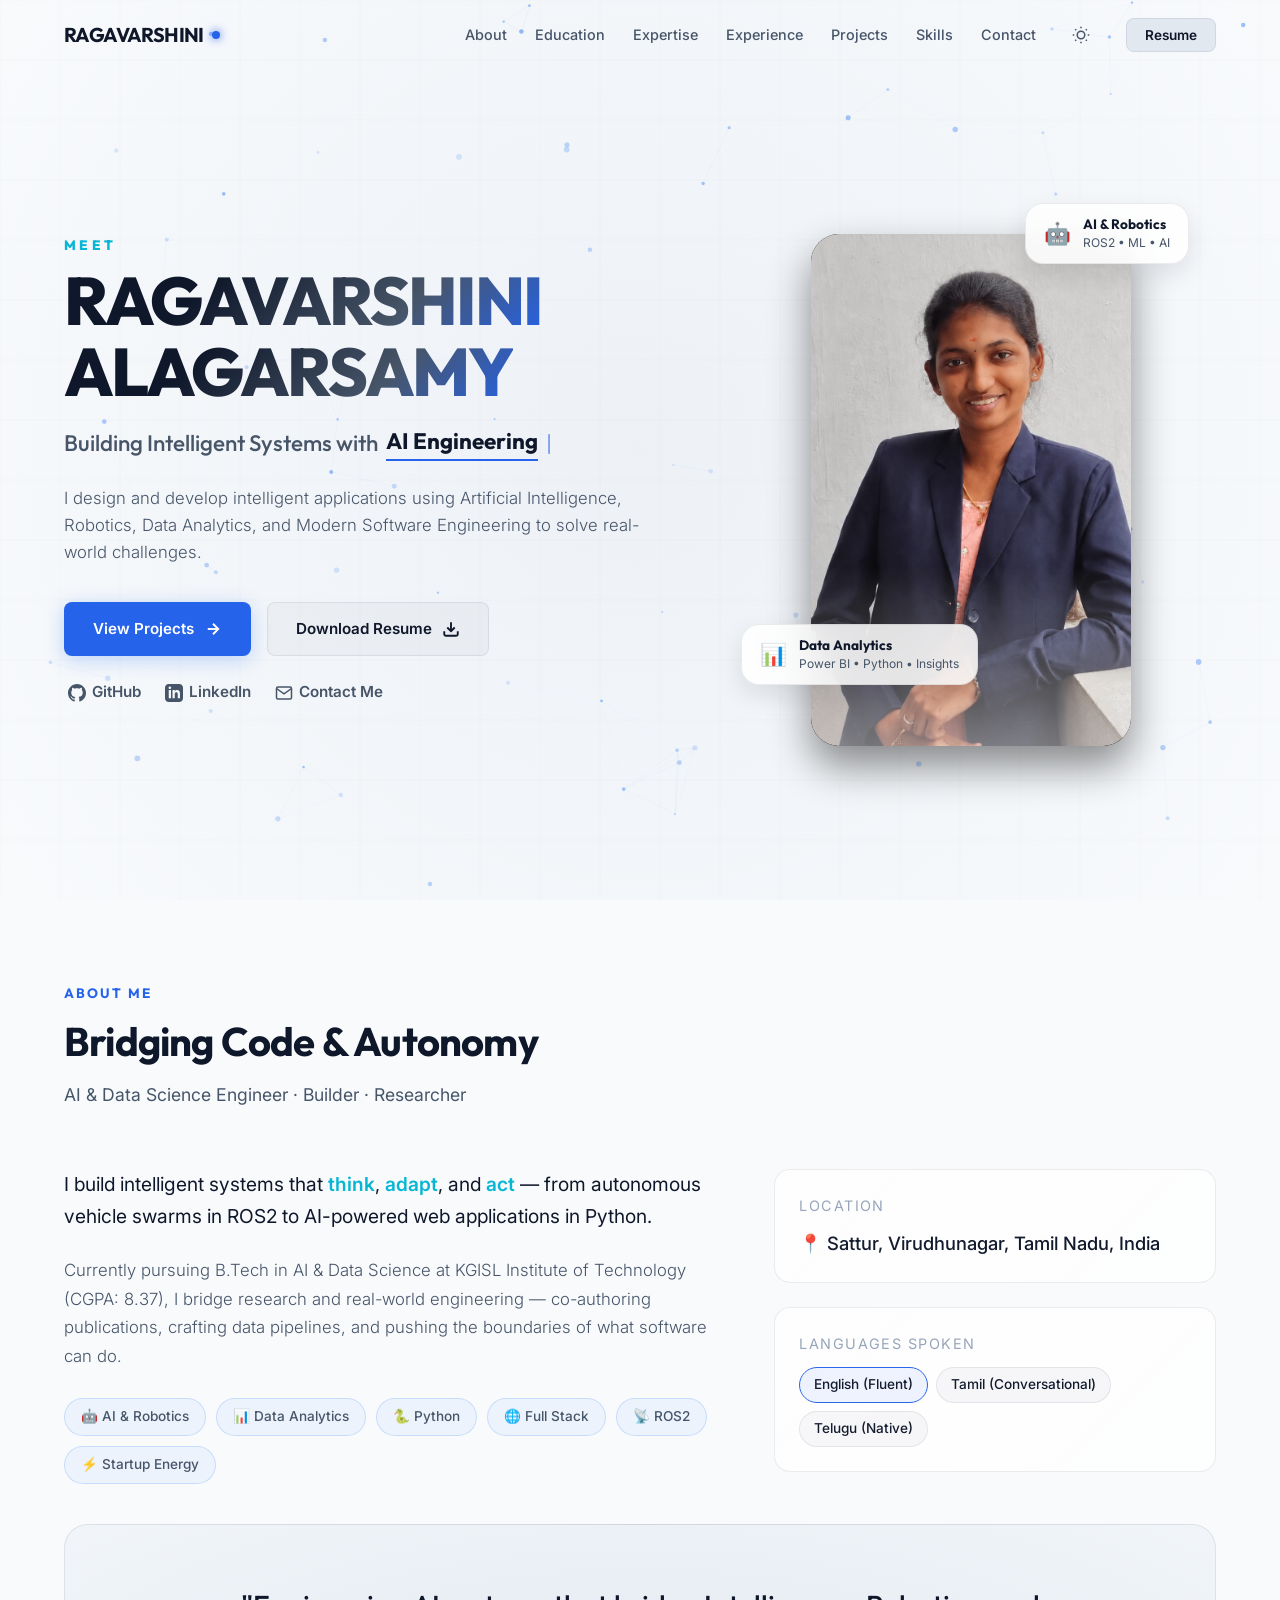
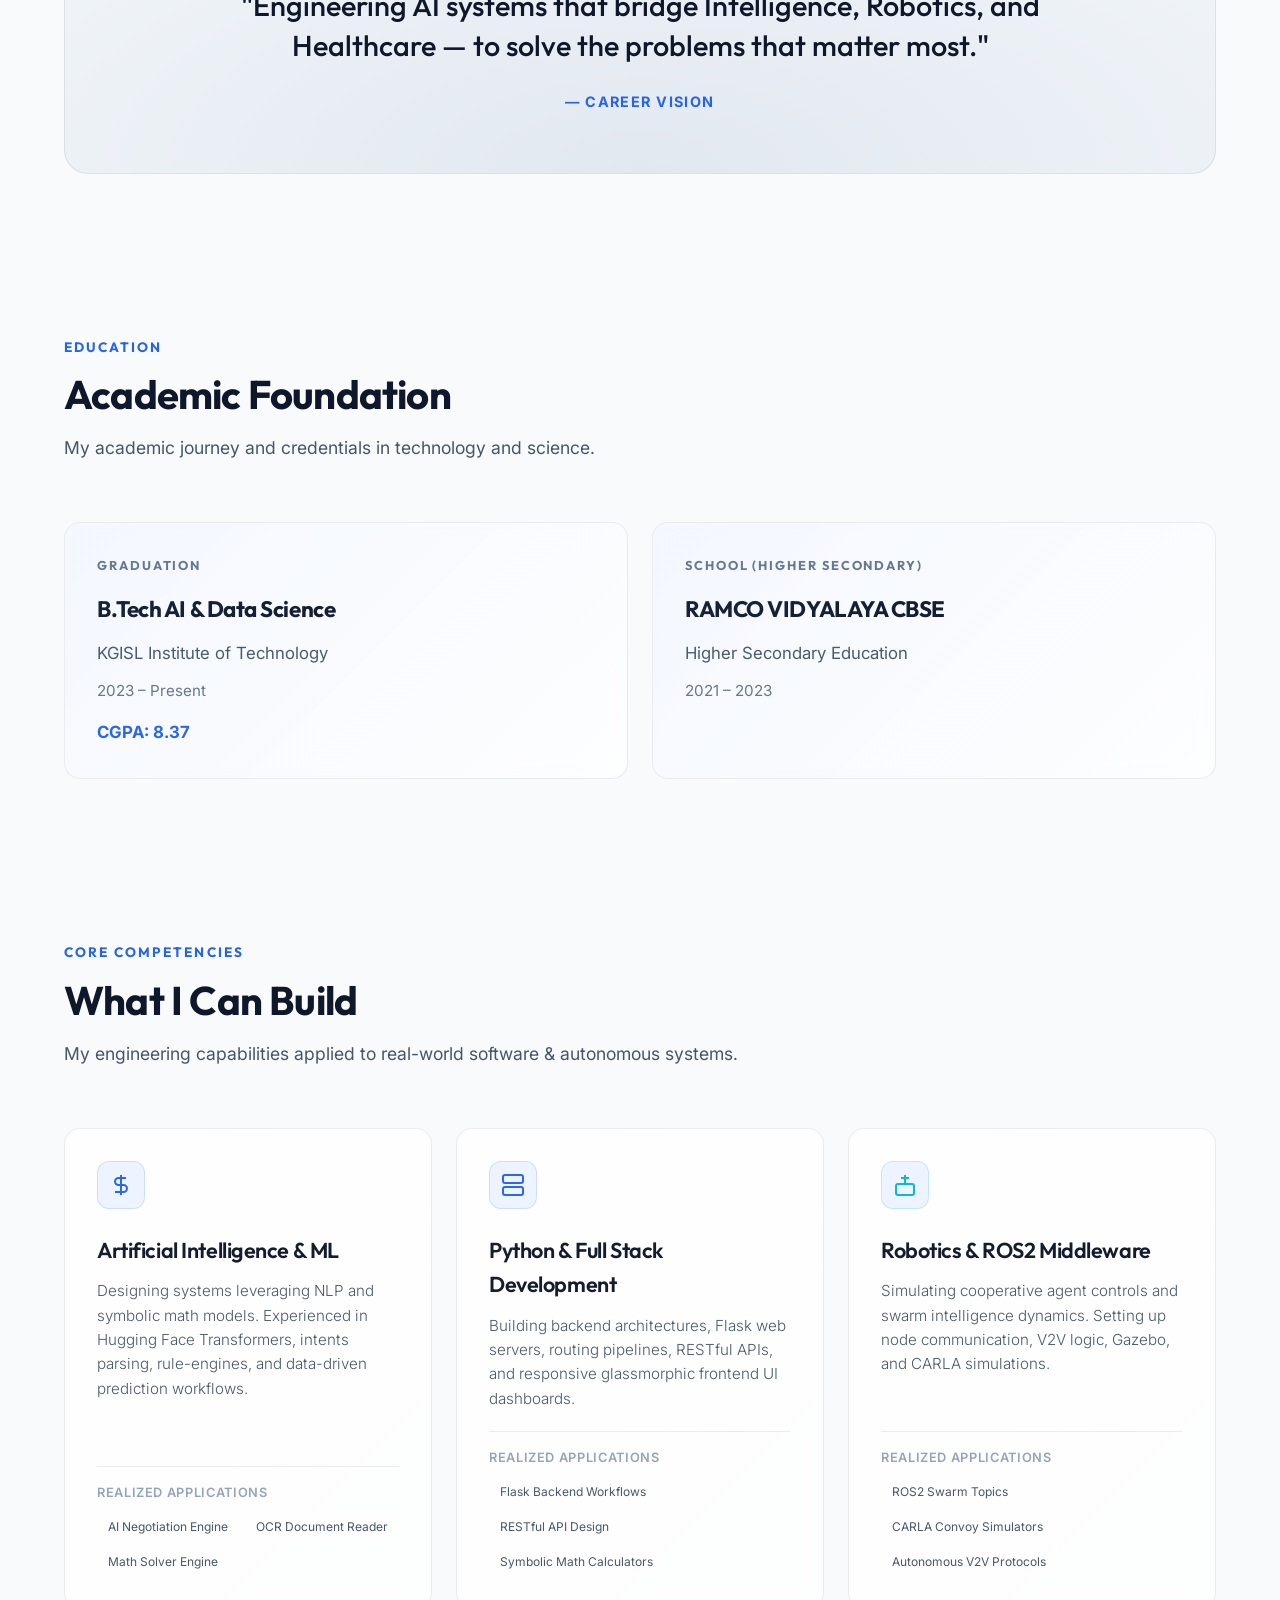
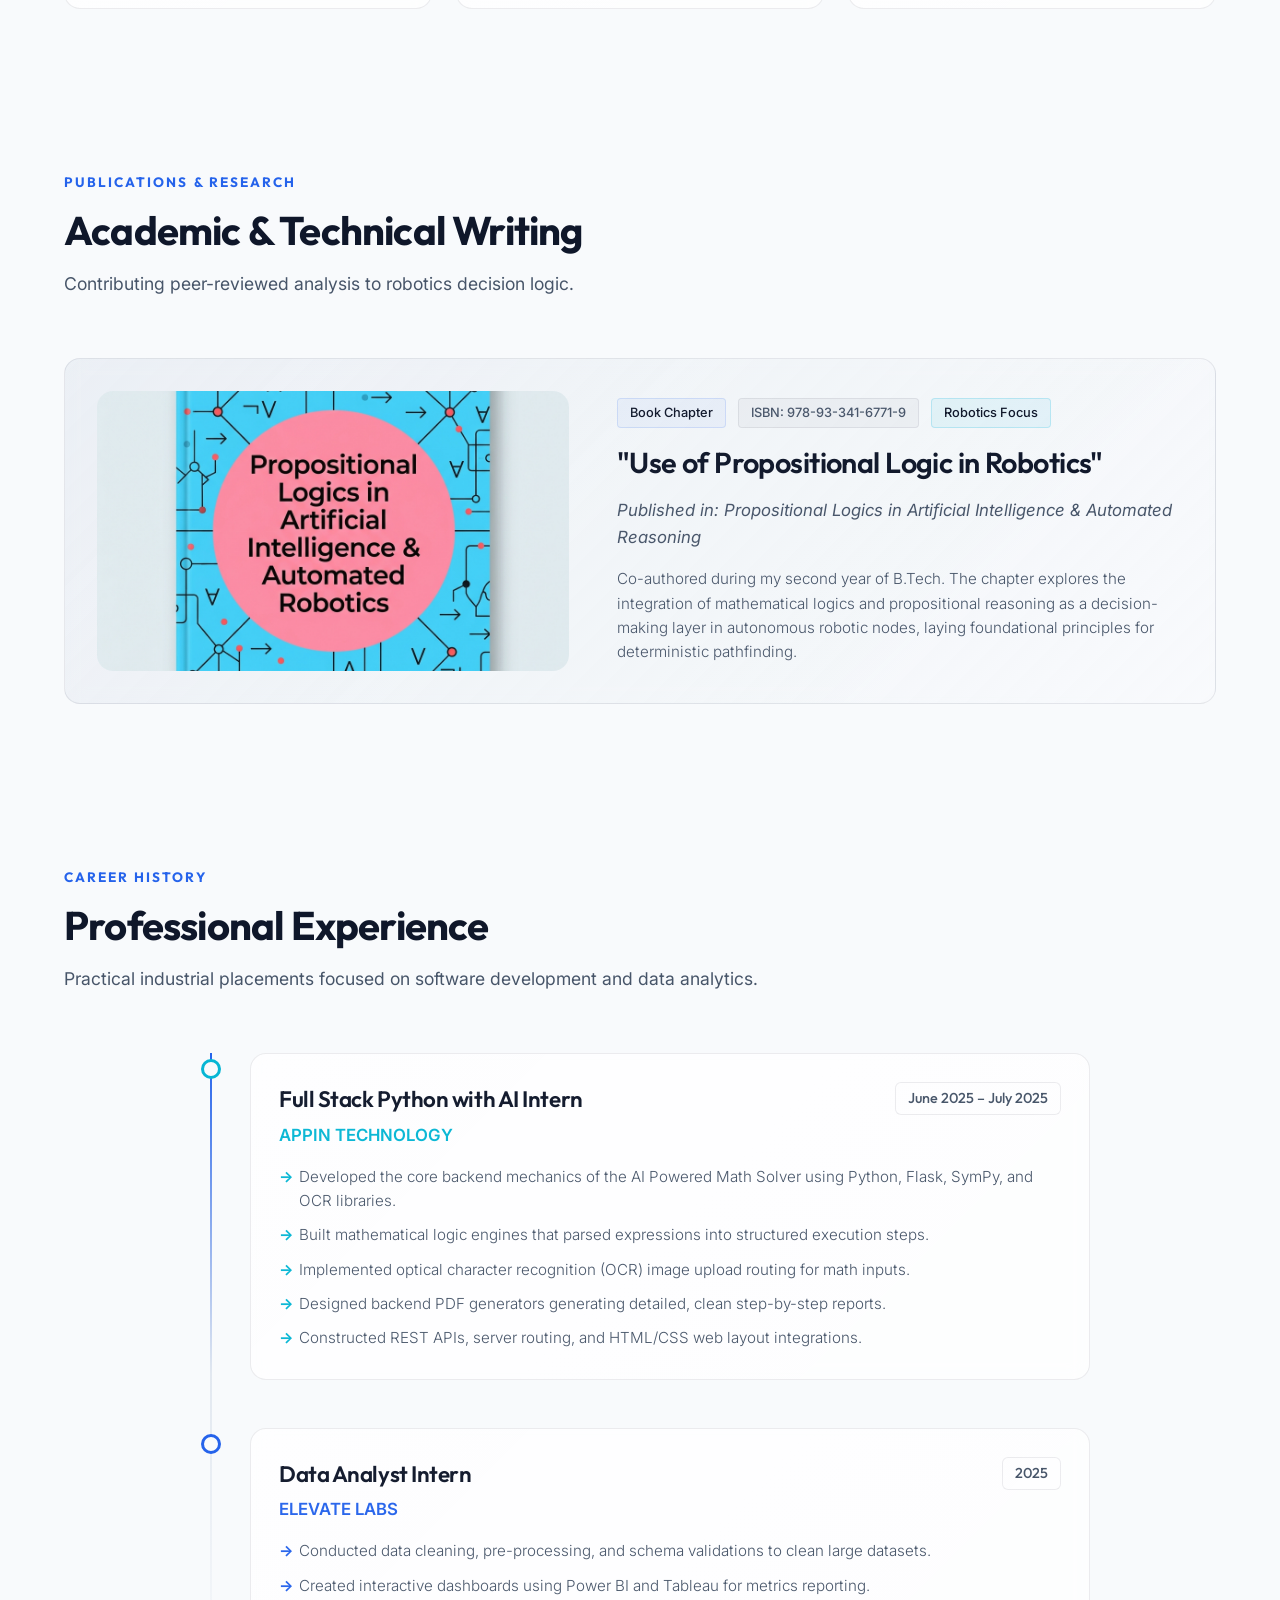
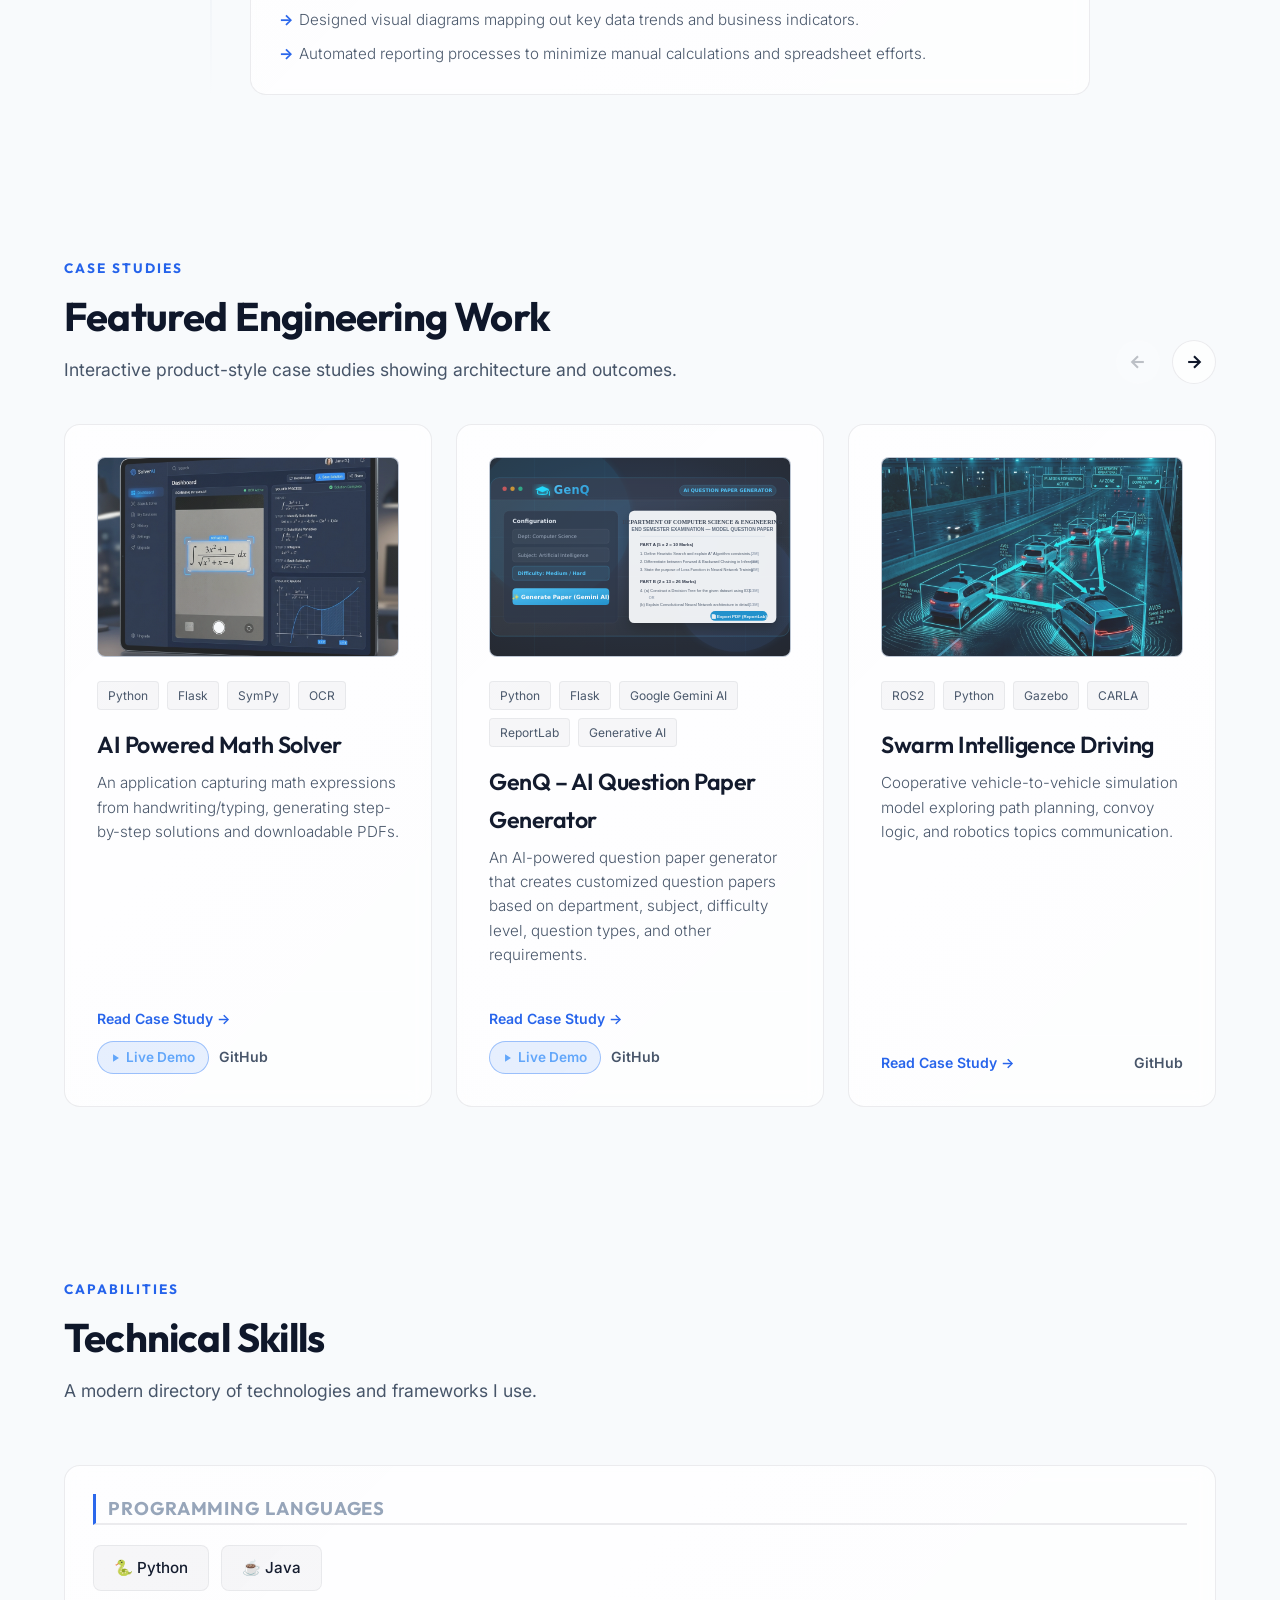
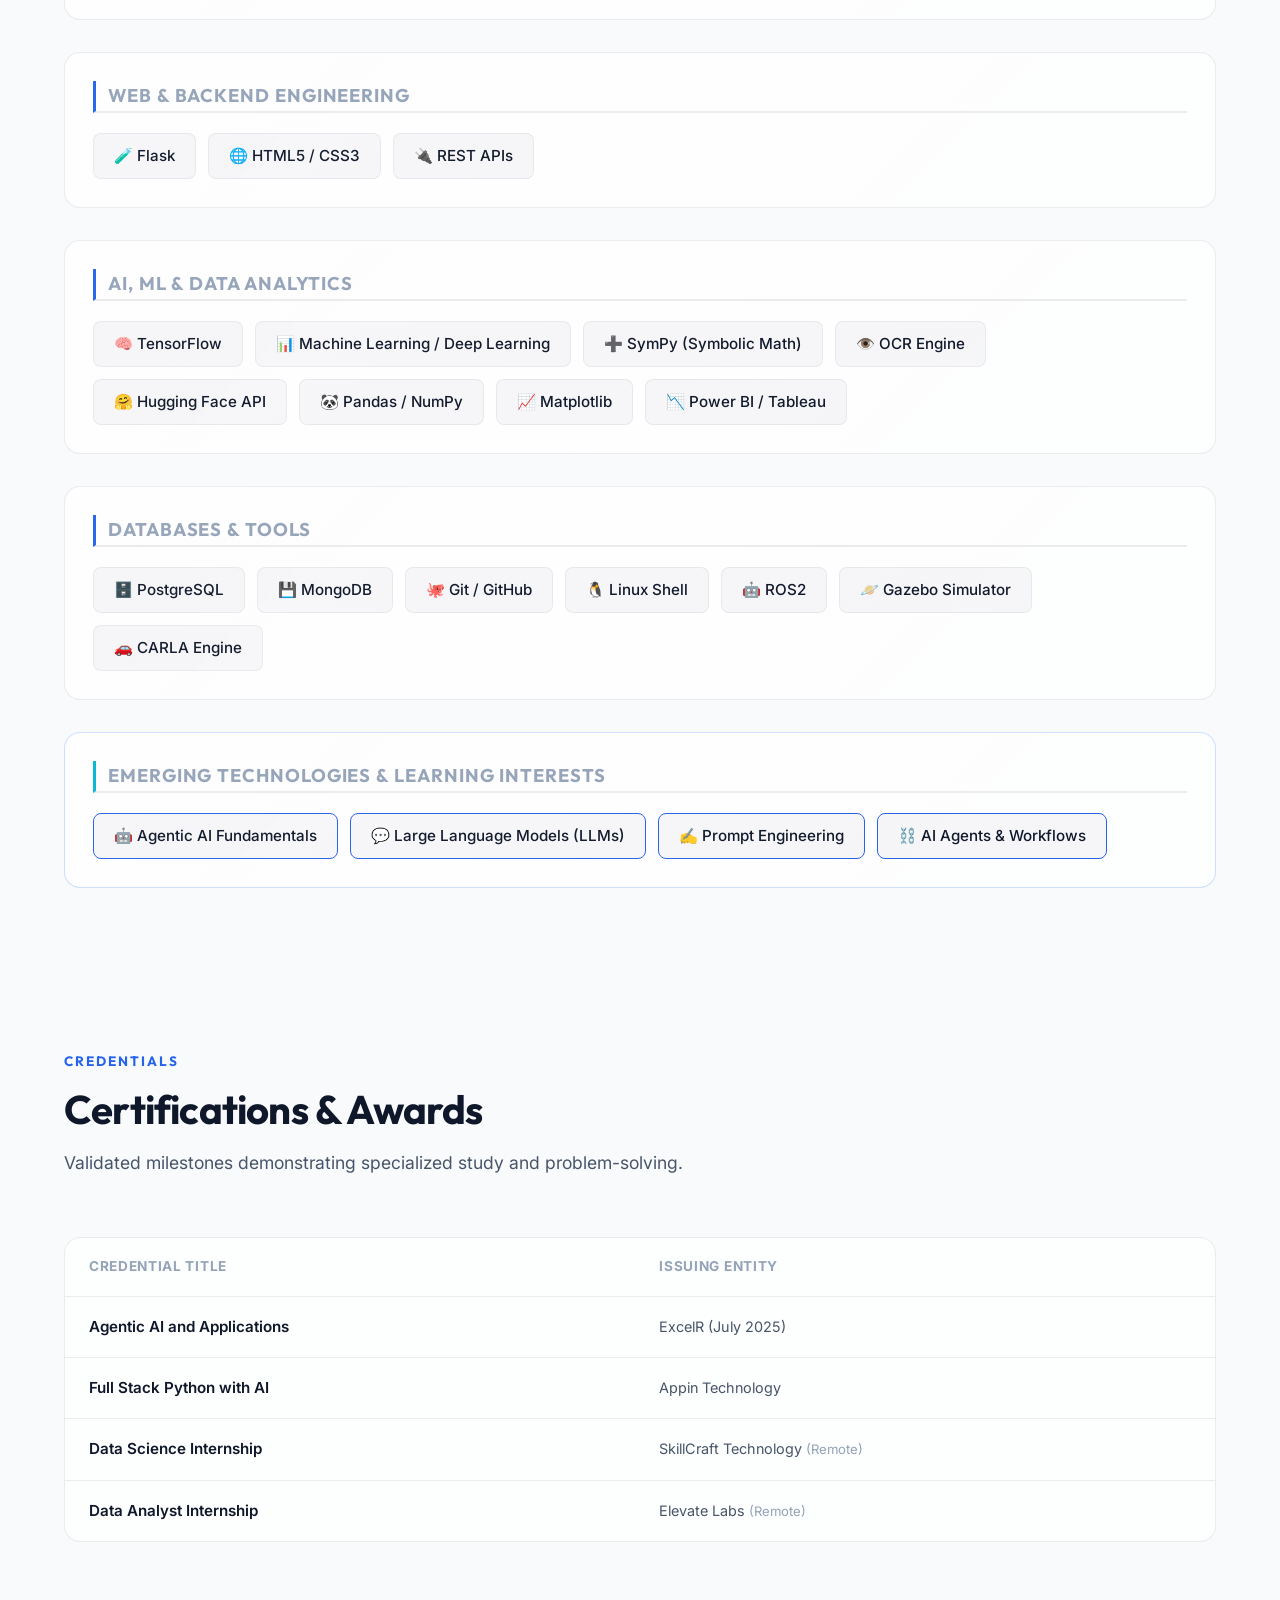
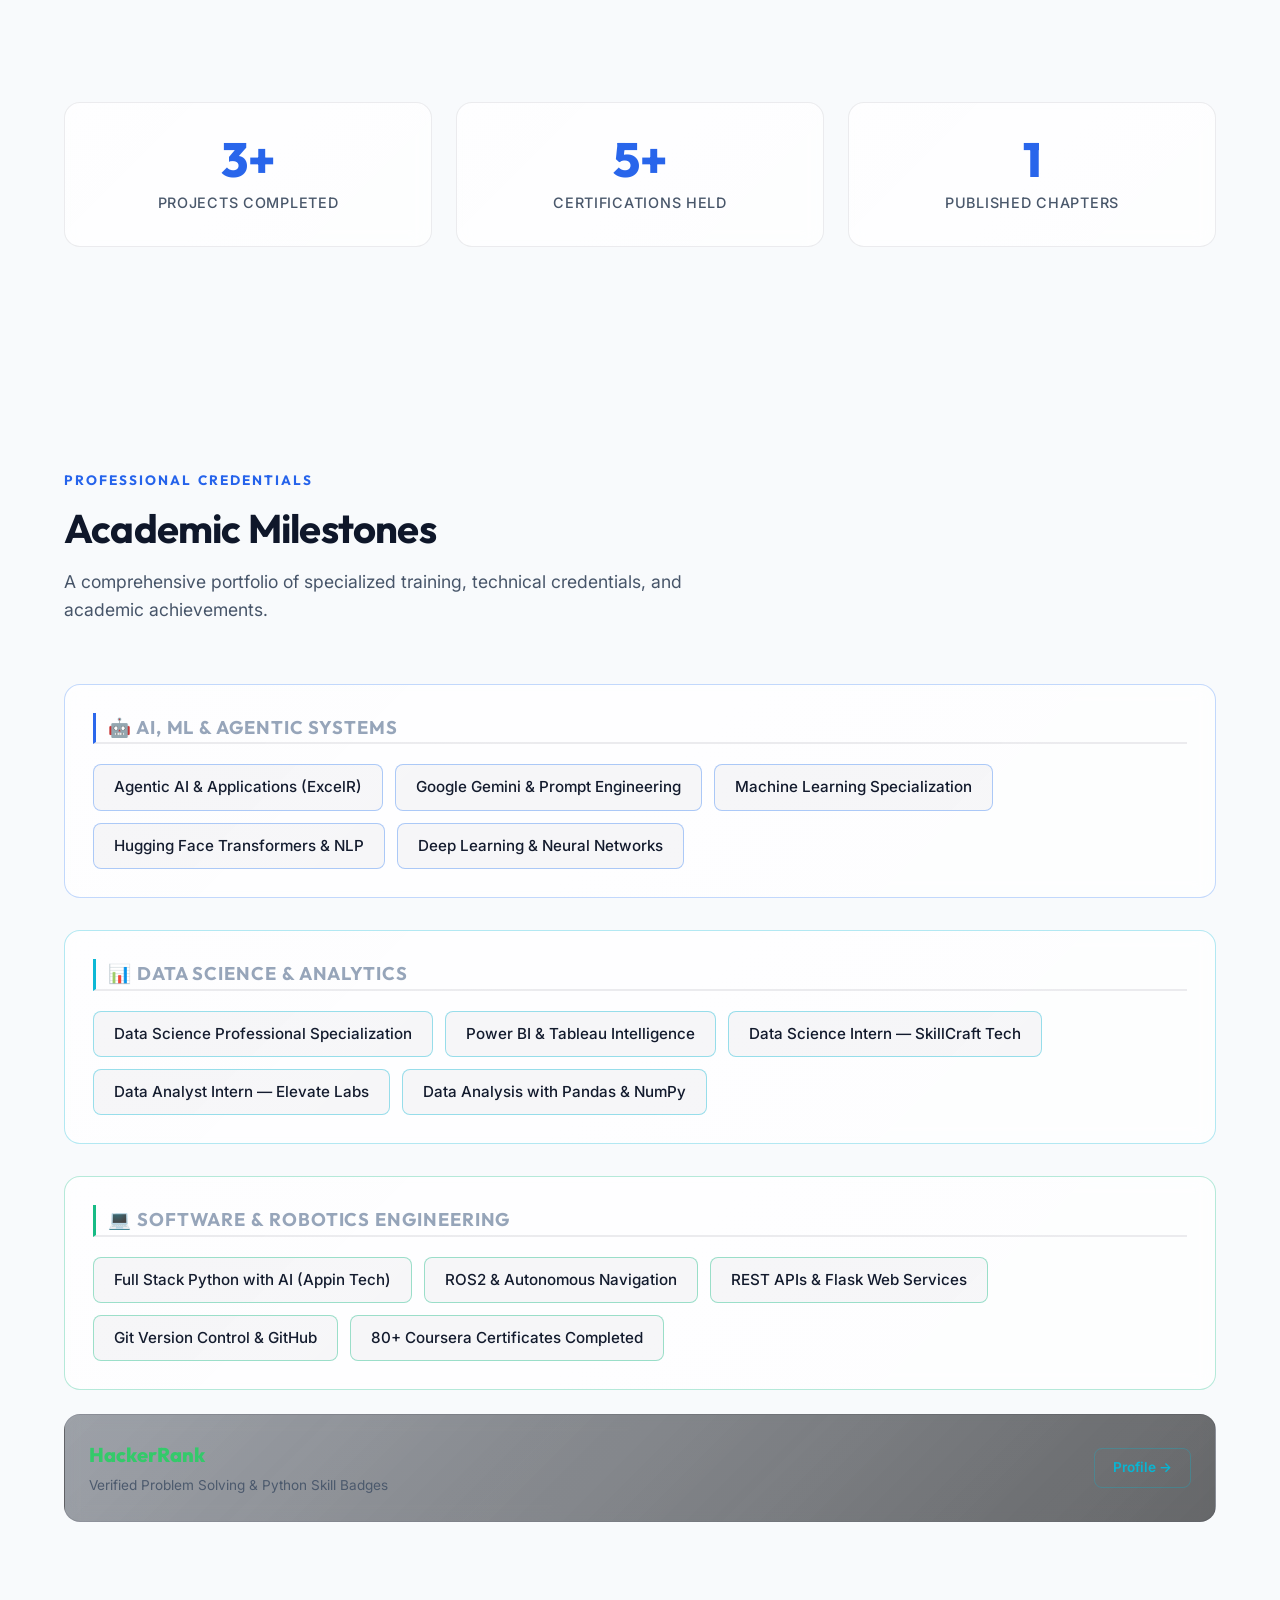
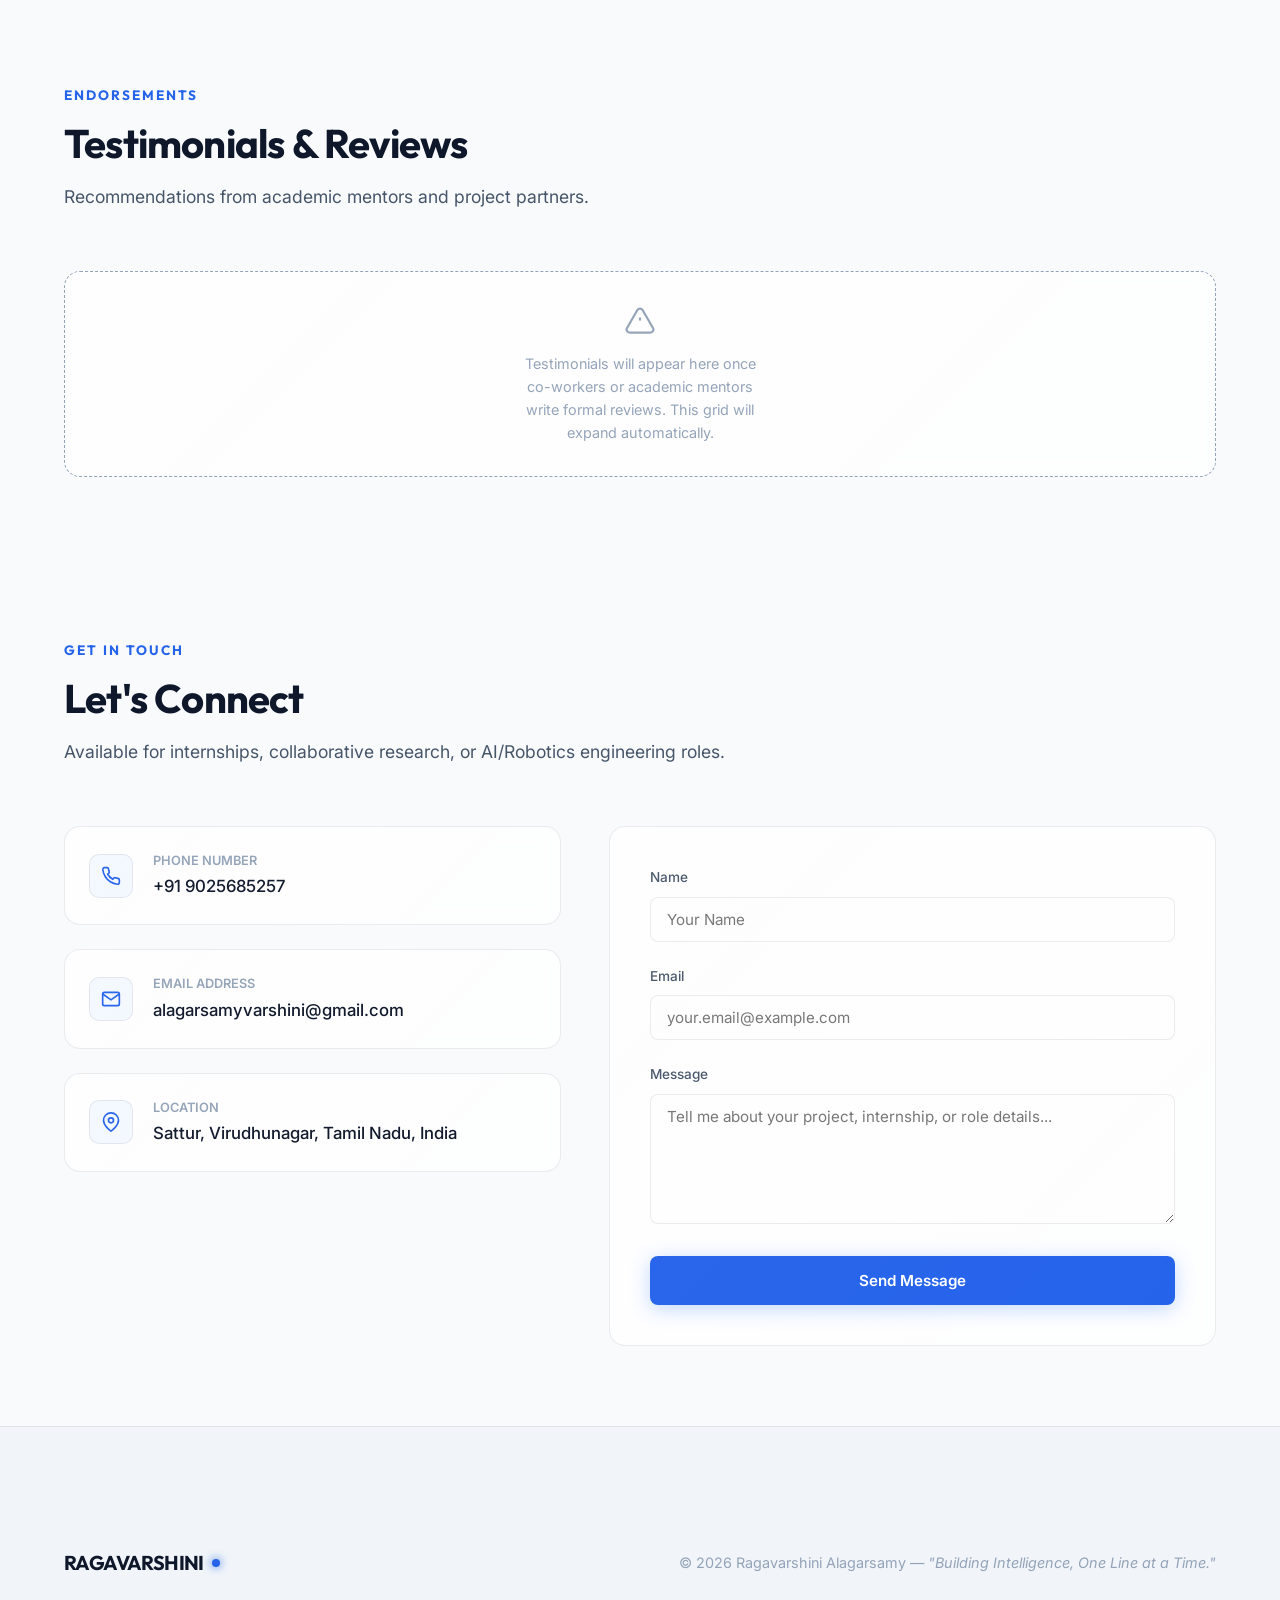
==== commit dad69093: "Update section title to Academic Milestones and update description text" ====
--- a/index.html
+++ b/index.html
@@ -606,8 +606,8 @@
   <section id="credentials-showcase" class="container reveal">
     <div class="section-header">
       <span class="section-tag">Professional Credentials</span>
-      <h2 class="section-title">Certifications &amp; Academic Milestones</h2>
-      <p class="section-desc">A comprehensive portfolio of 80+ verified certifications, specialized training, and technical credentials.</p>
+      <h2 class="section-title">Academic Milestones</h2>
+      <p class="section-desc">A comprehensive portfolio of specialized training, technical credentials, and academic achievements.</p>
     </div>
 
     <div class="skills-container" style="grid-template-columns: repeat(auto-fit, minmax(300px, 1fr));">
@@ -772,6 +772,6 @@
     </div>
   </footer>
 
-  <script src="script.js?v=19"></script>
+  <script src="script.js?v=20"></script>
 </body>
 </html>
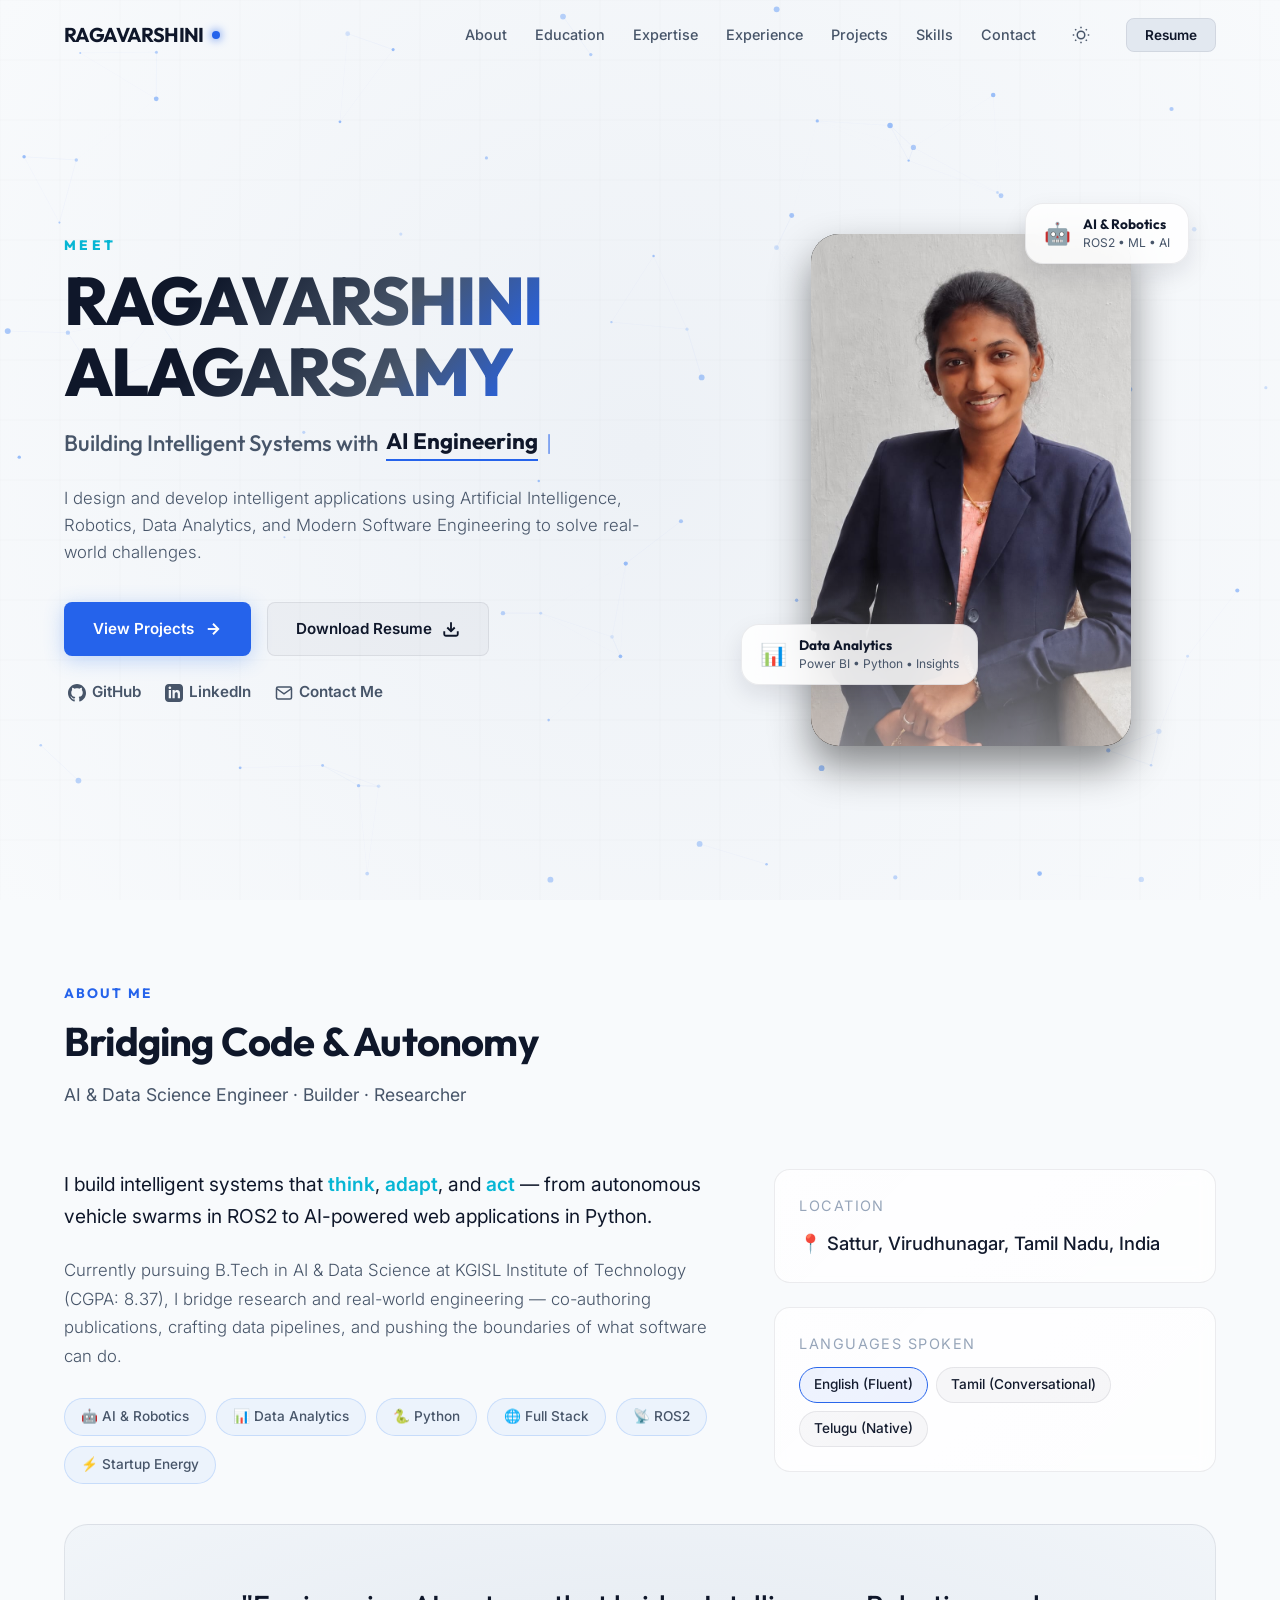
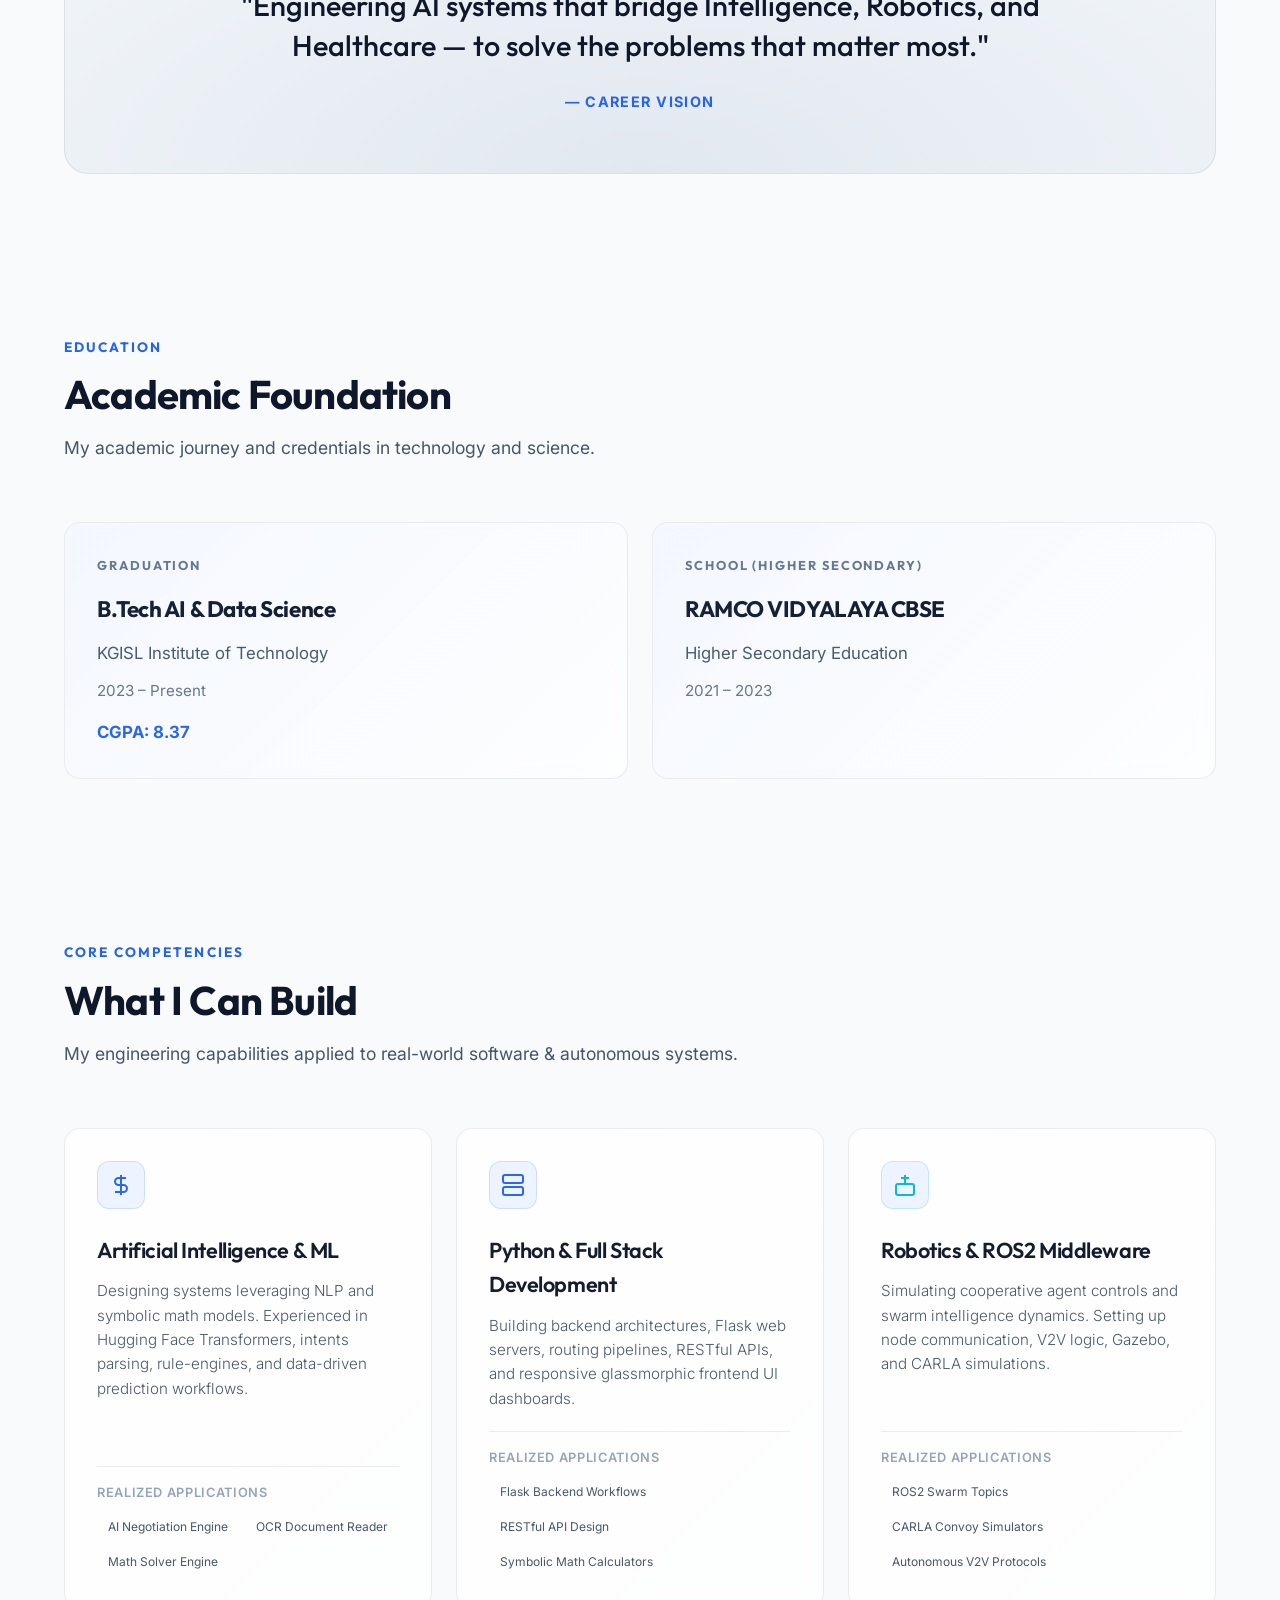
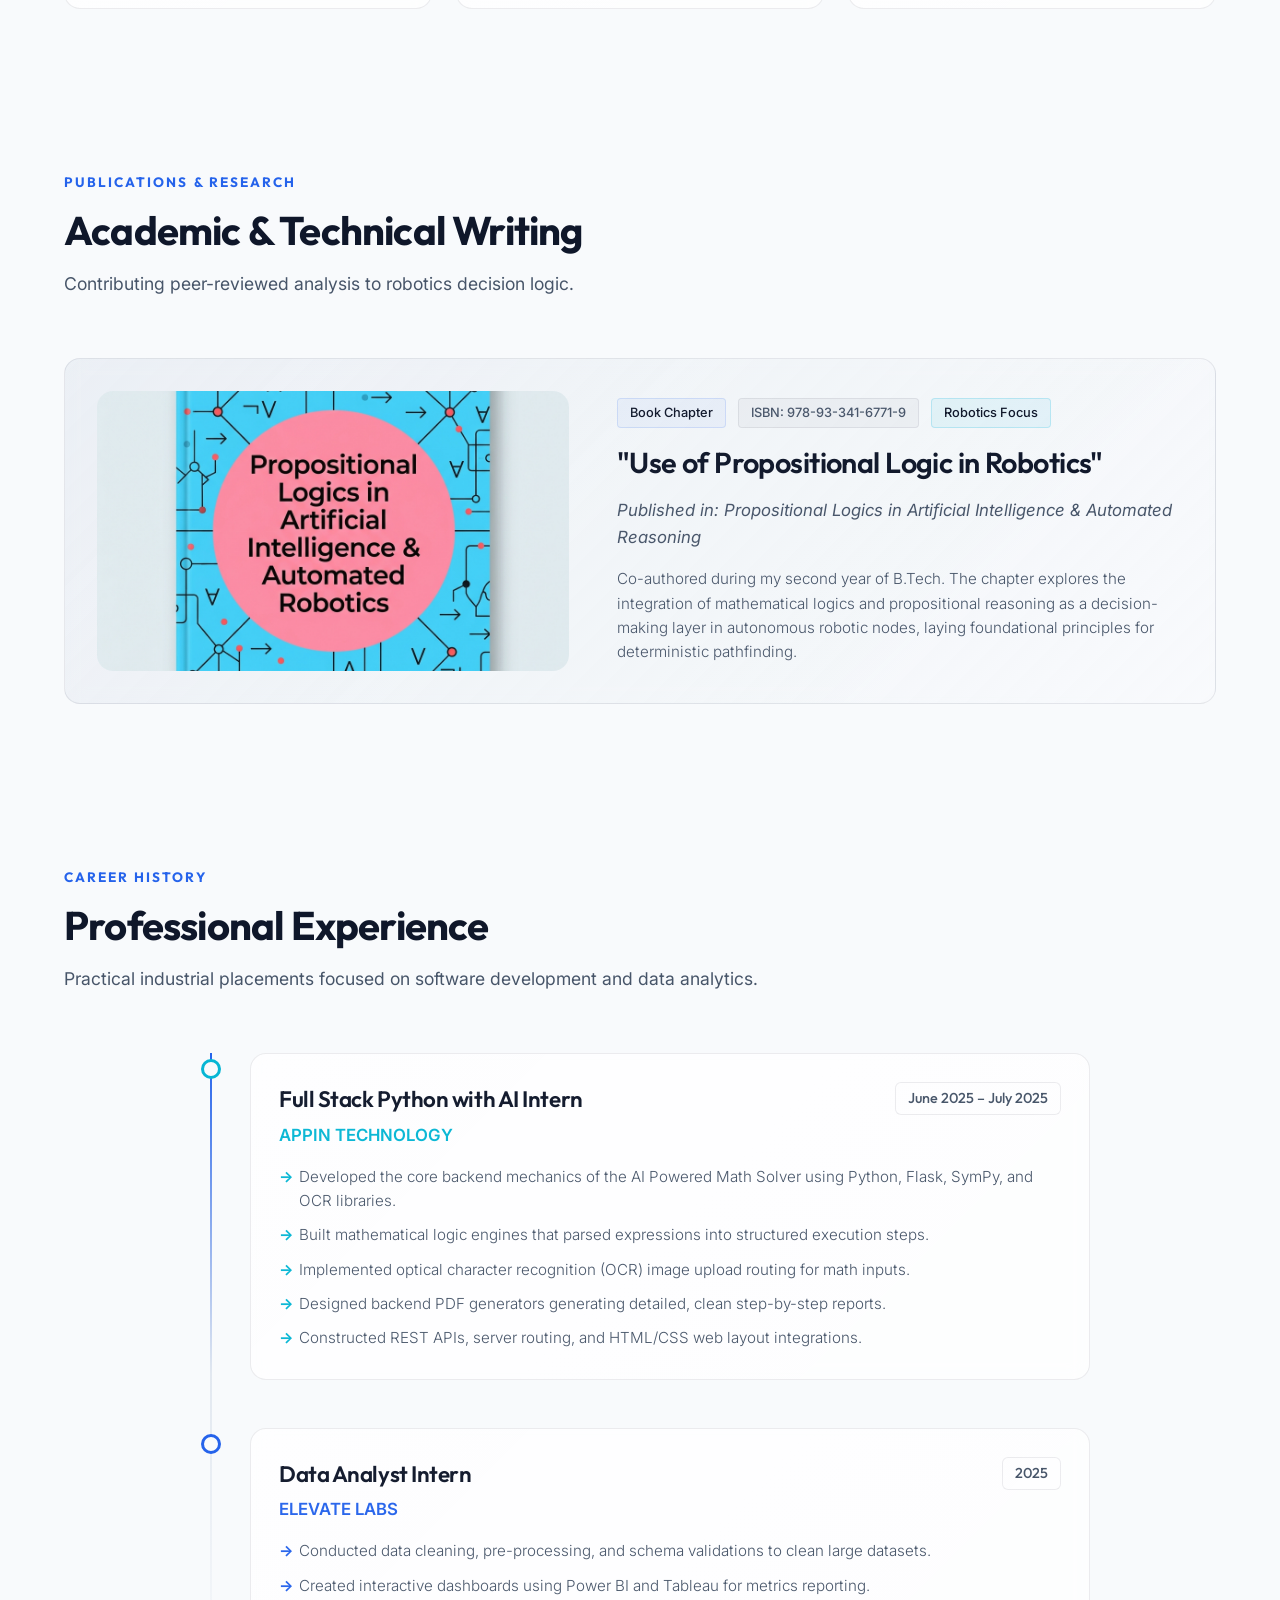
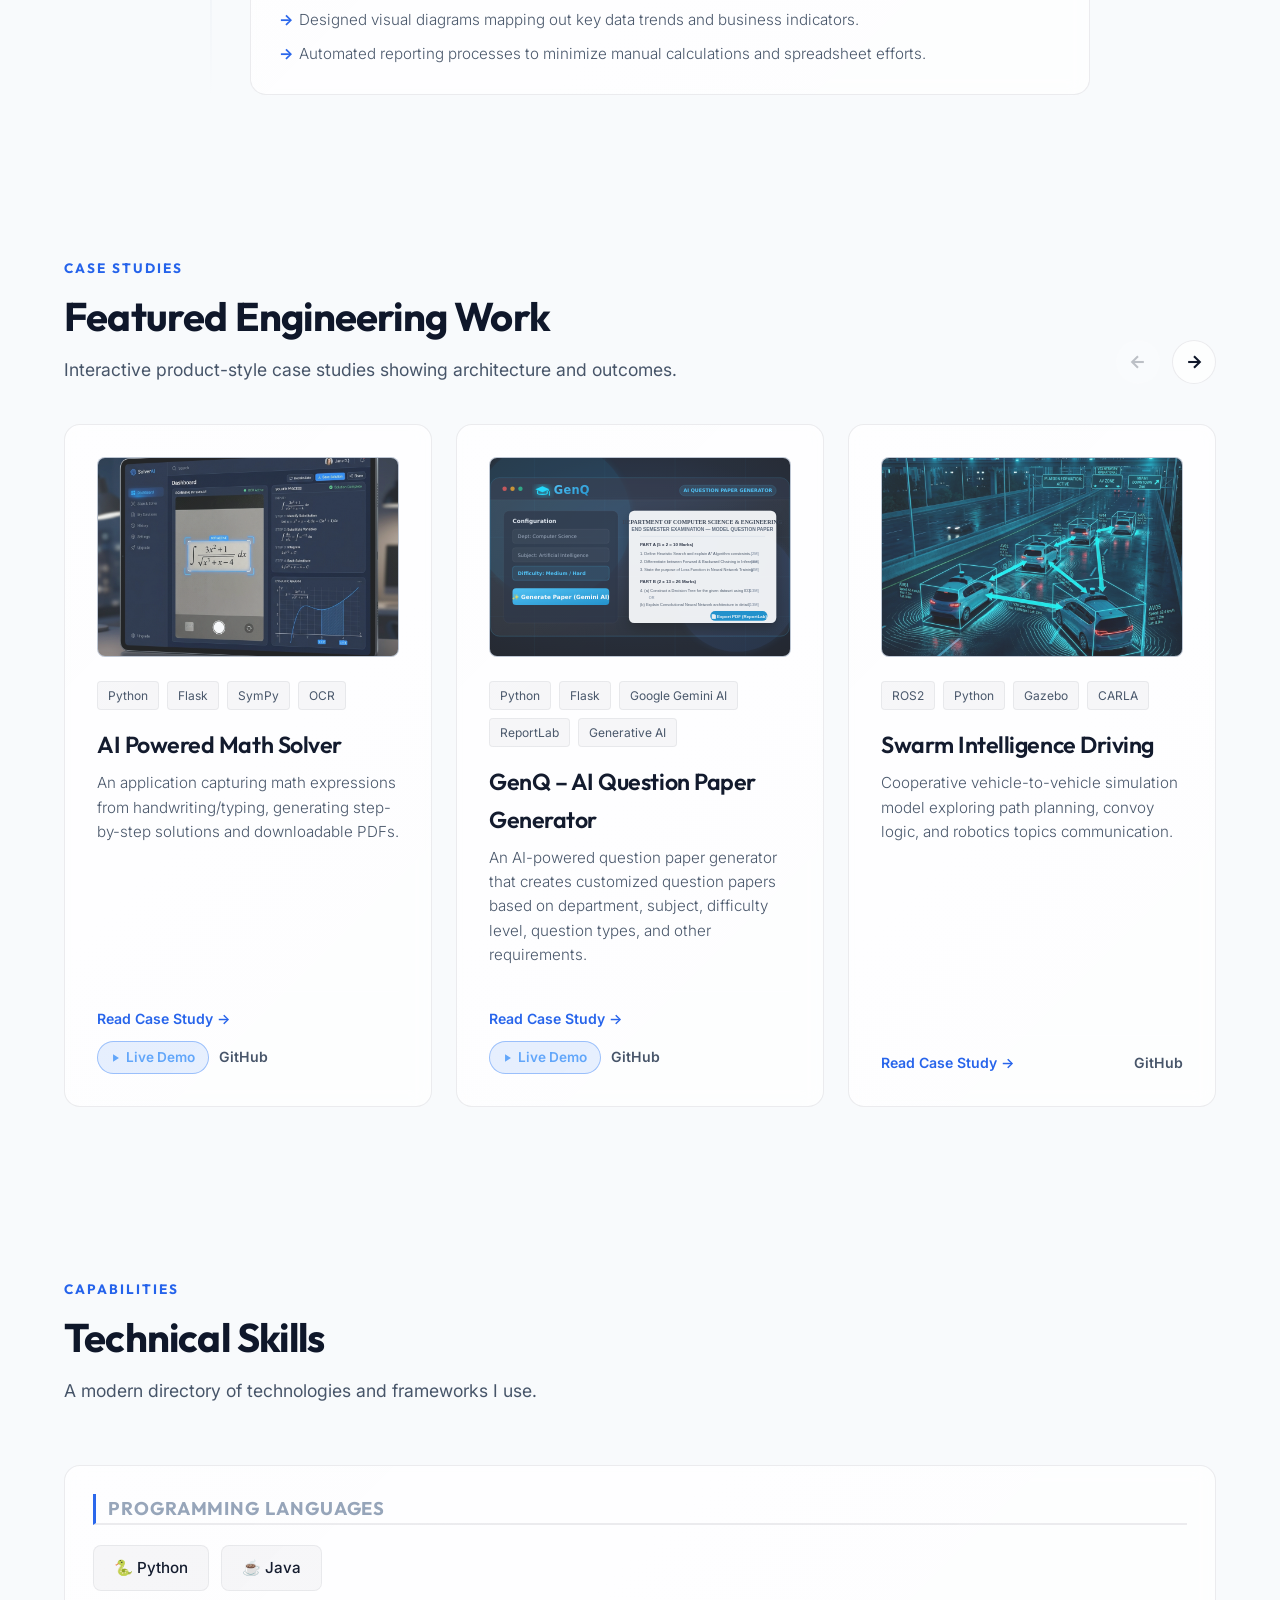
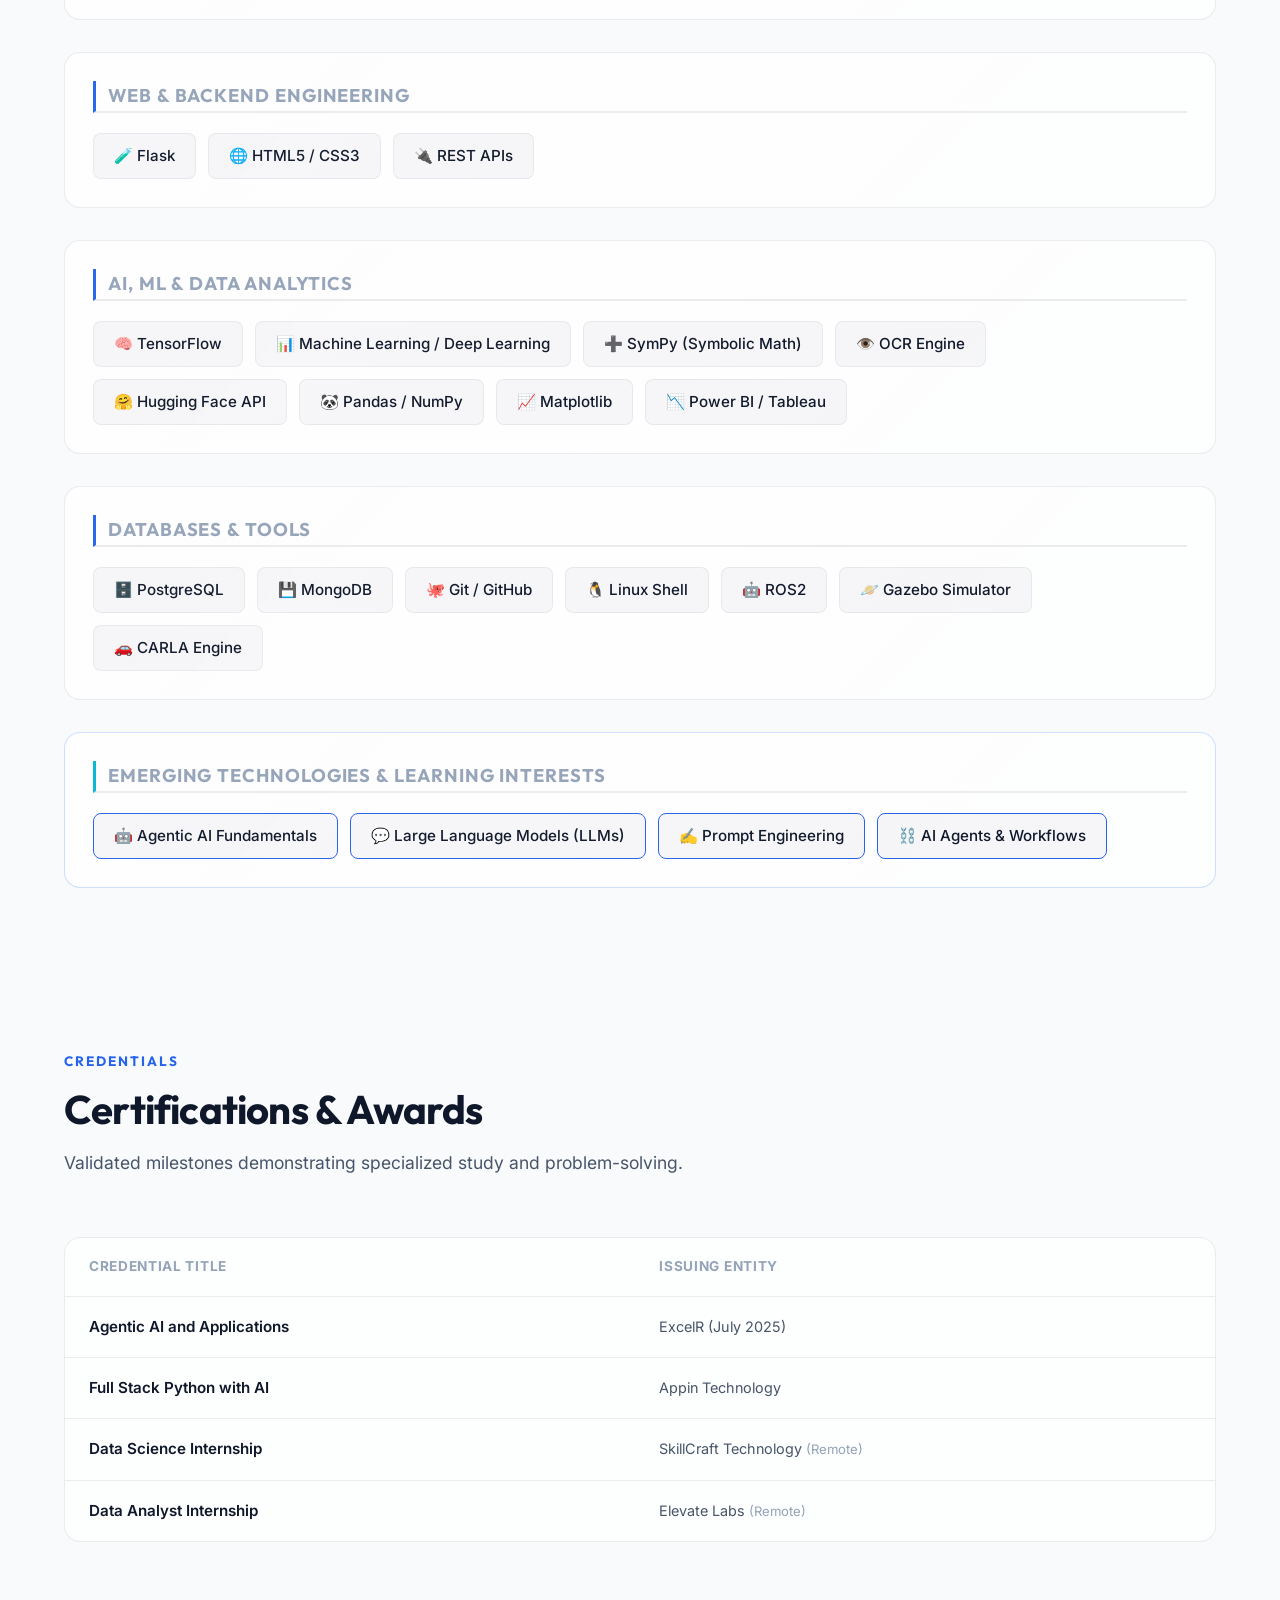
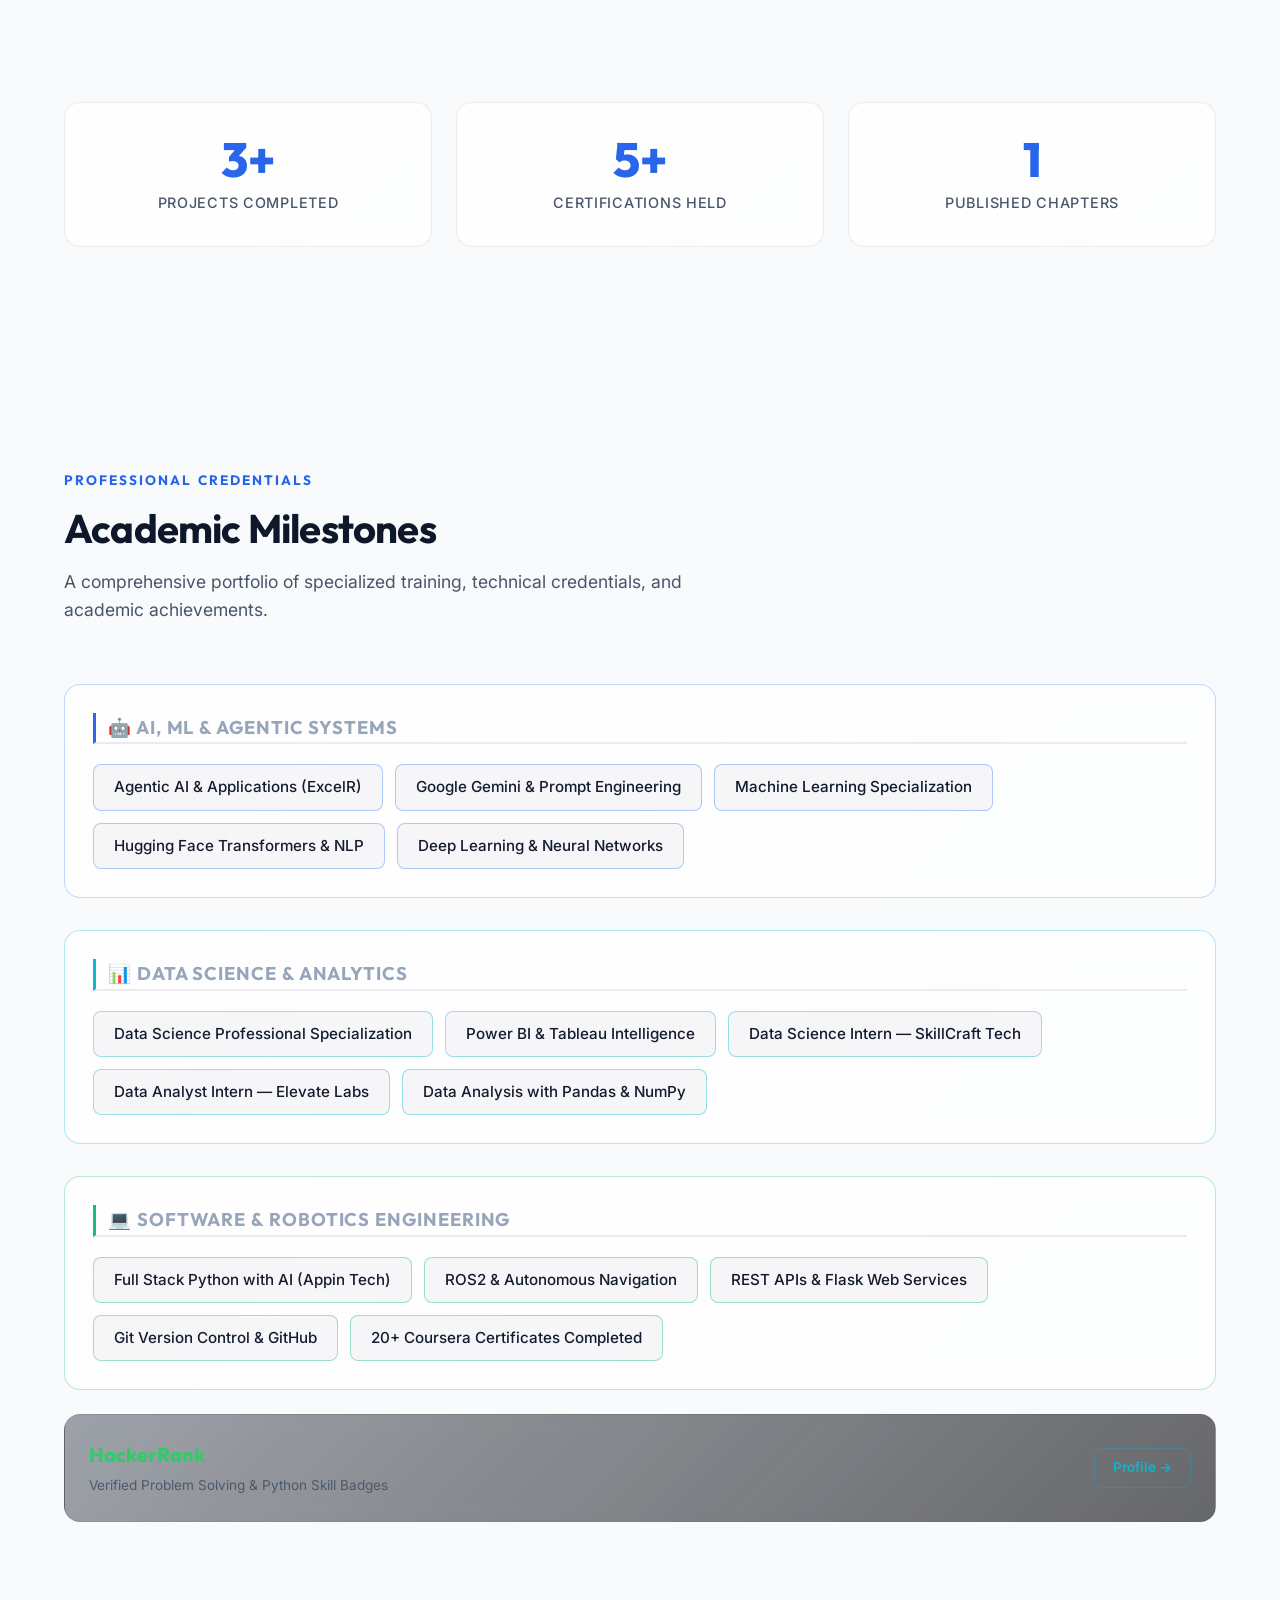
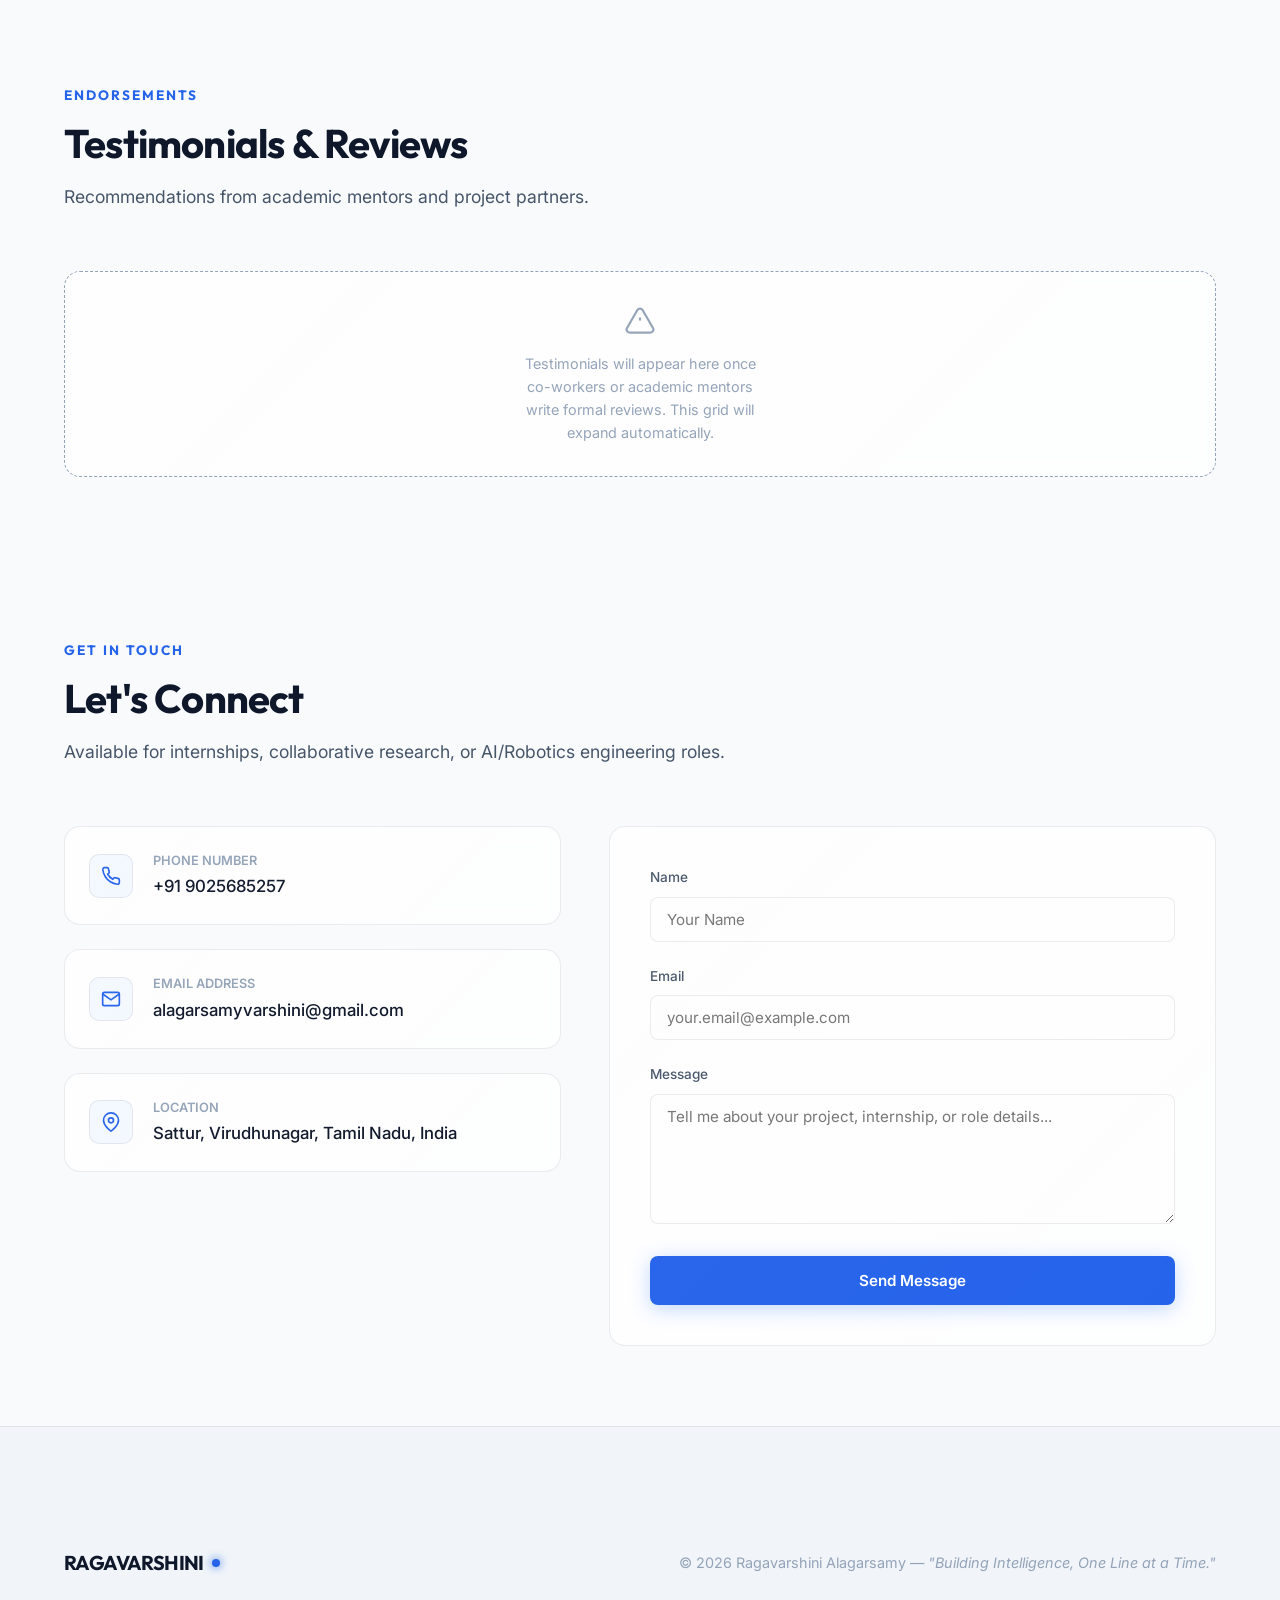
==== commit 9013d0e5: "Update Coursera certificates badge to 20+" ====
--- a/index.html
+++ b/index.html
@@ -643,7 +643,7 @@
           <span class="skill-pill" style="border-color: rgba(16, 185, 129, 0.4);">ROS2 &amp; Autonomous Navigation</span>
           <span class="skill-pill" style="border-color: rgba(16, 185, 129, 0.4);">REST APIs &amp; Flask Web Services</span>
           <span class="skill-pill" style="border-color: rgba(16, 185, 129, 0.4);">Git Version Control &amp; GitHub</span>
-          <span class="skill-pill" style="border-color: rgba(16, 185, 129, 0.4);">80+ Coursera Certificates Completed</span>
+          <span class="skill-pill" style="border-color: rgba(16, 185, 129, 0.4);">20+ Coursera Certificates Completed</span>
         </div>
       </div>
     </div>
@@ -772,6 +772,6 @@
     </div>
   </footer>
 
-  <script src="script.js?v=20"></script>
+  <script src="script.js?v=21"></script>
 </body>
 </html>
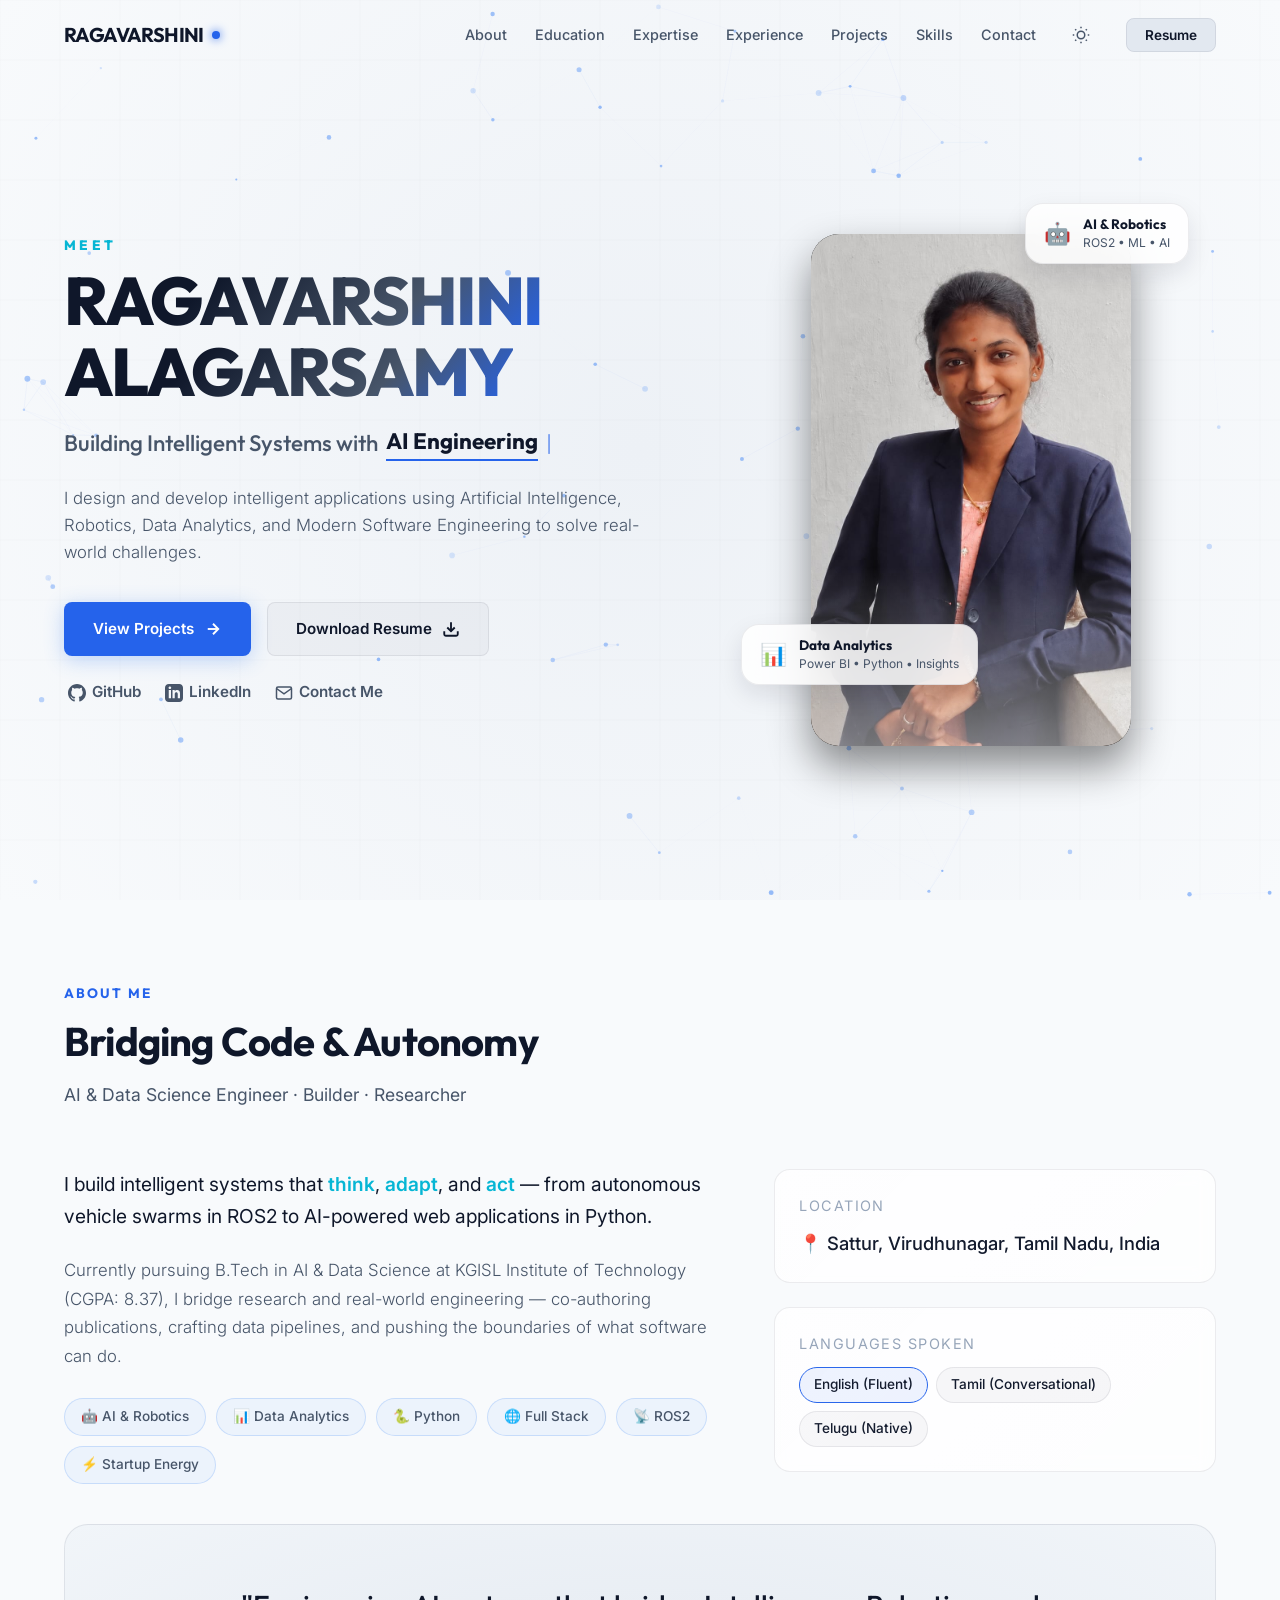
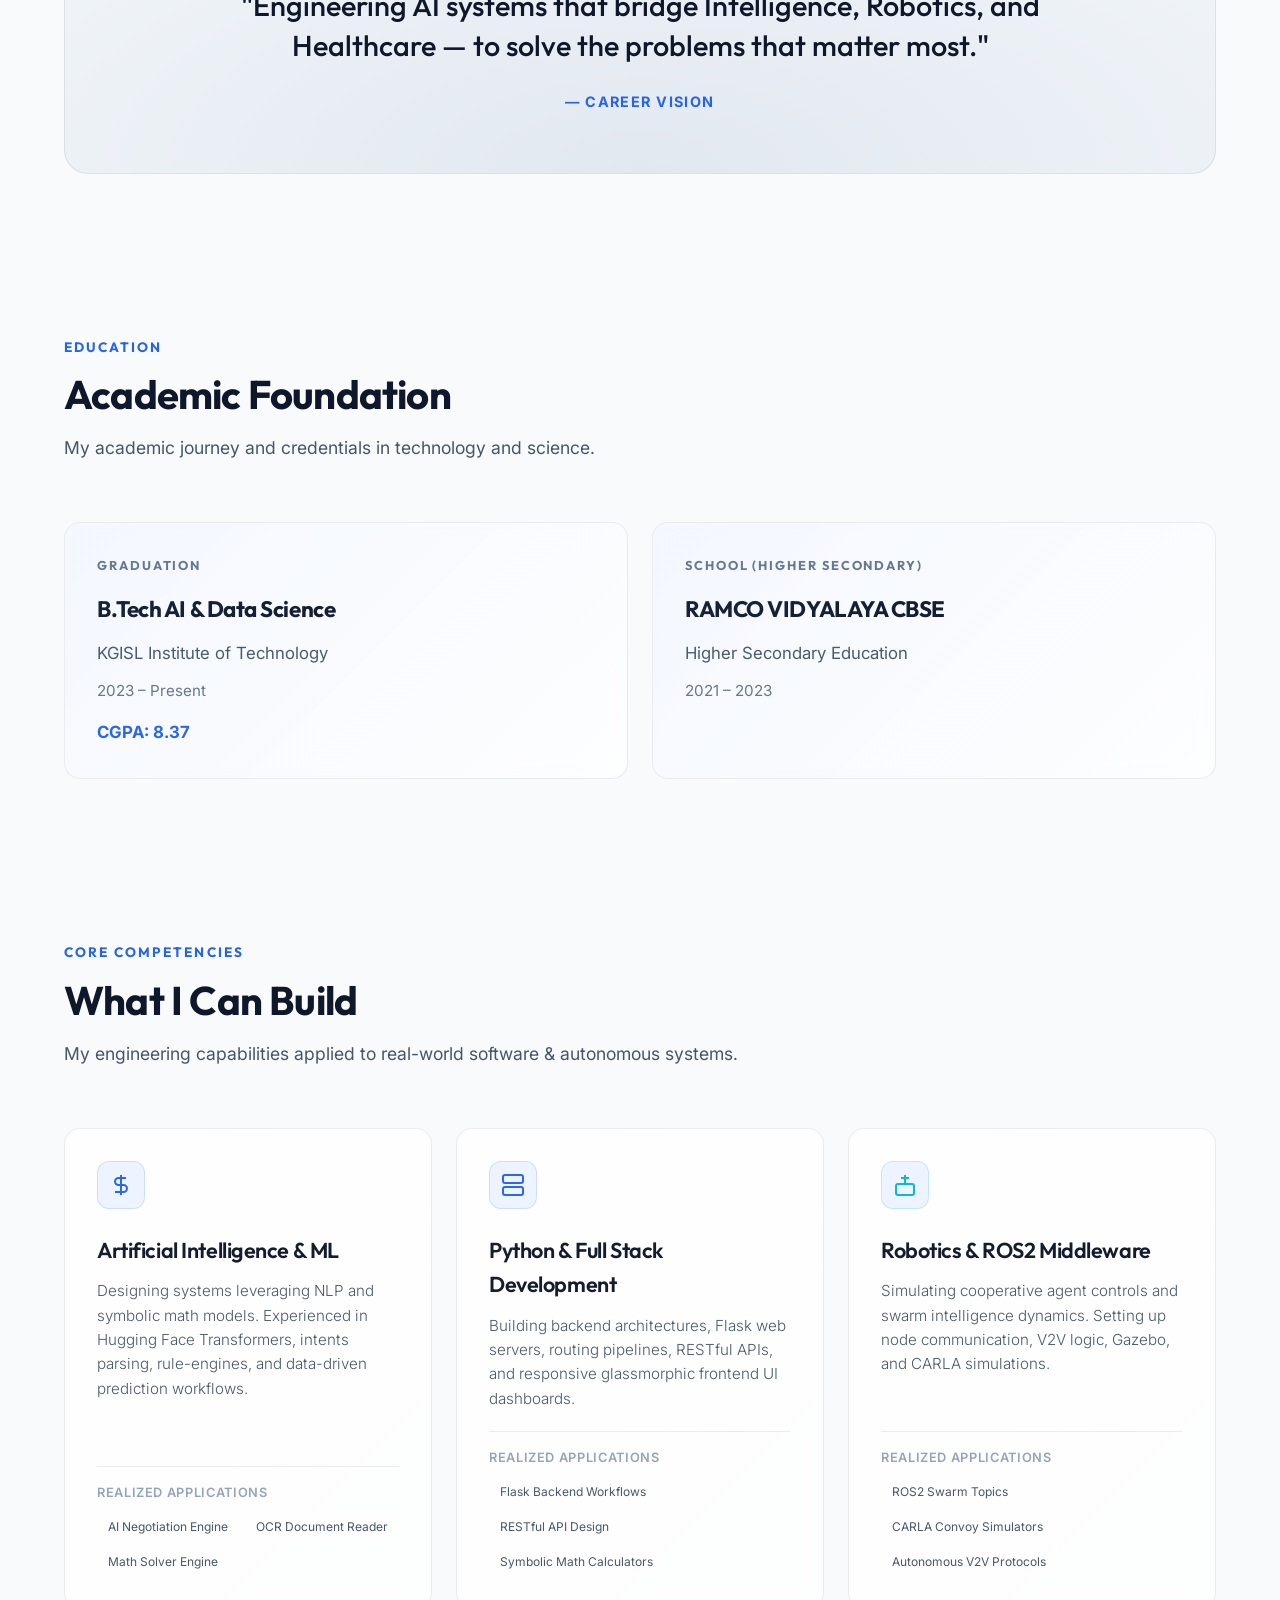
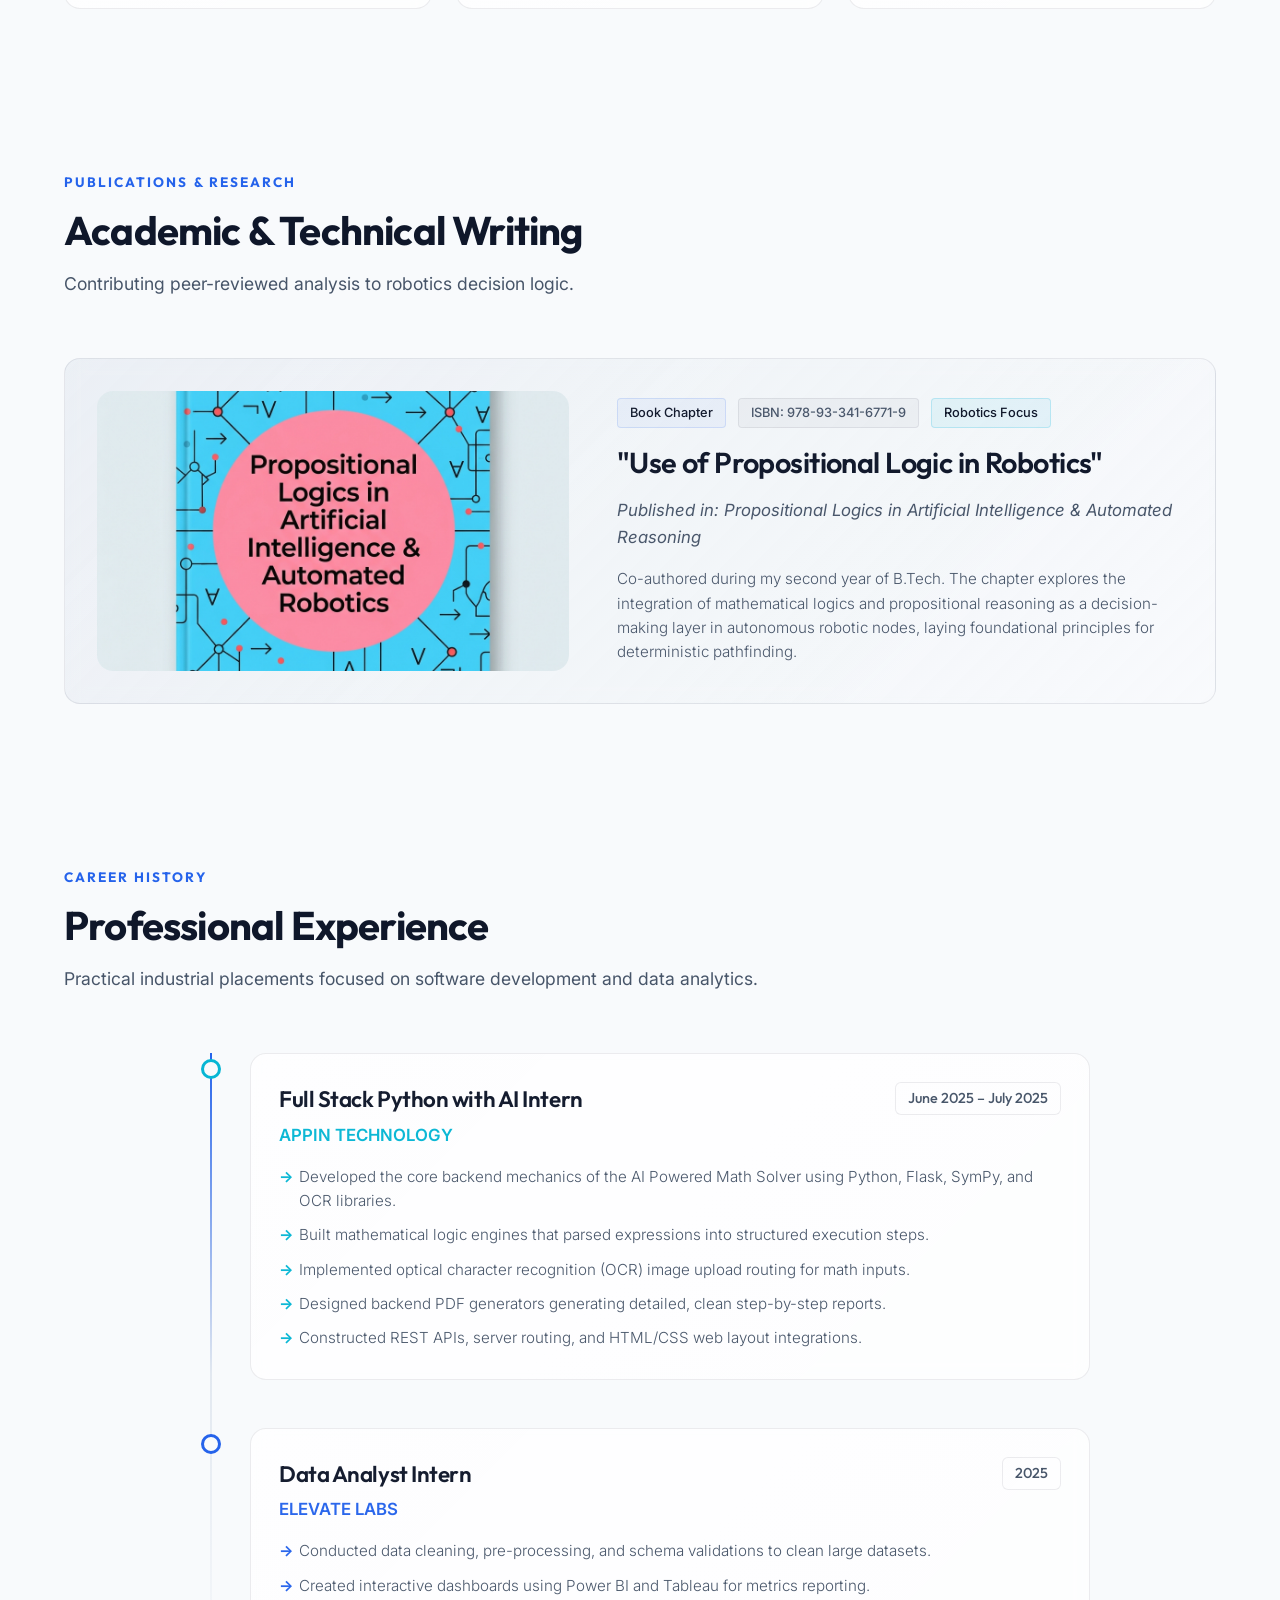
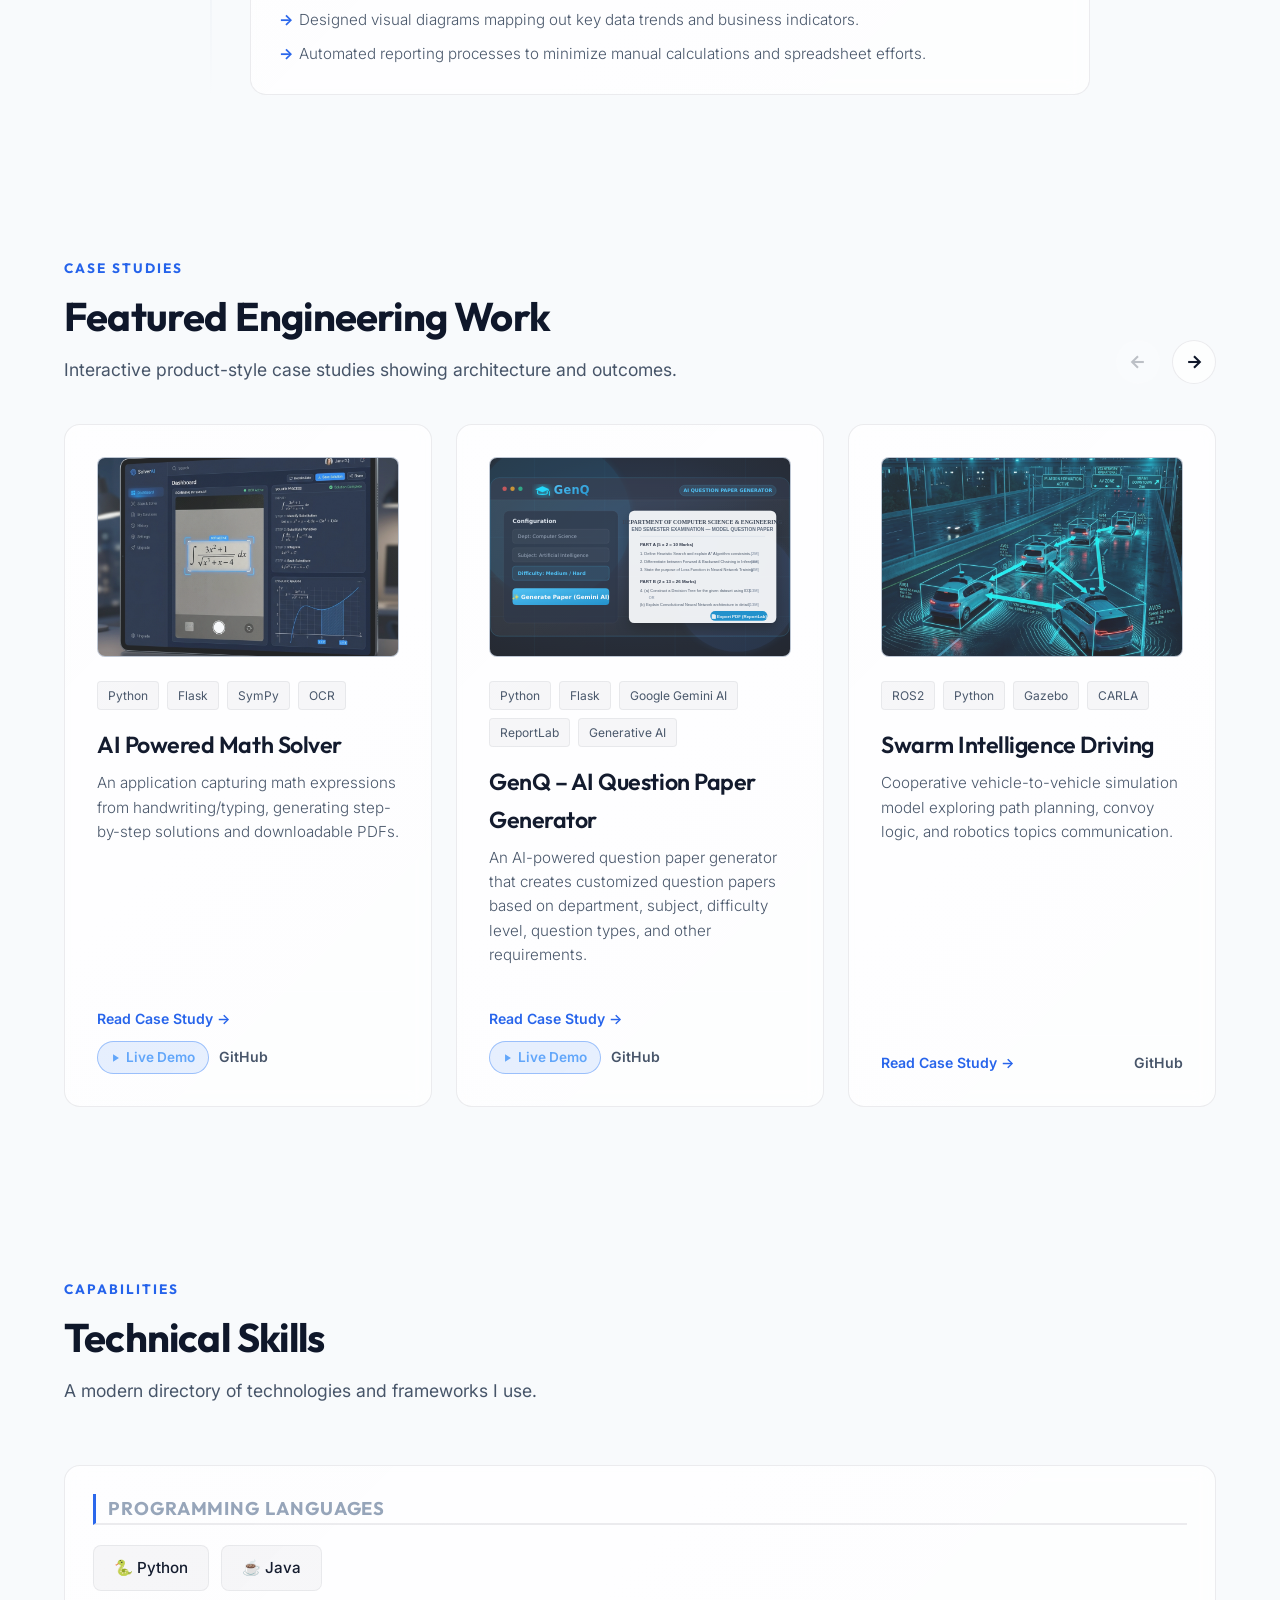
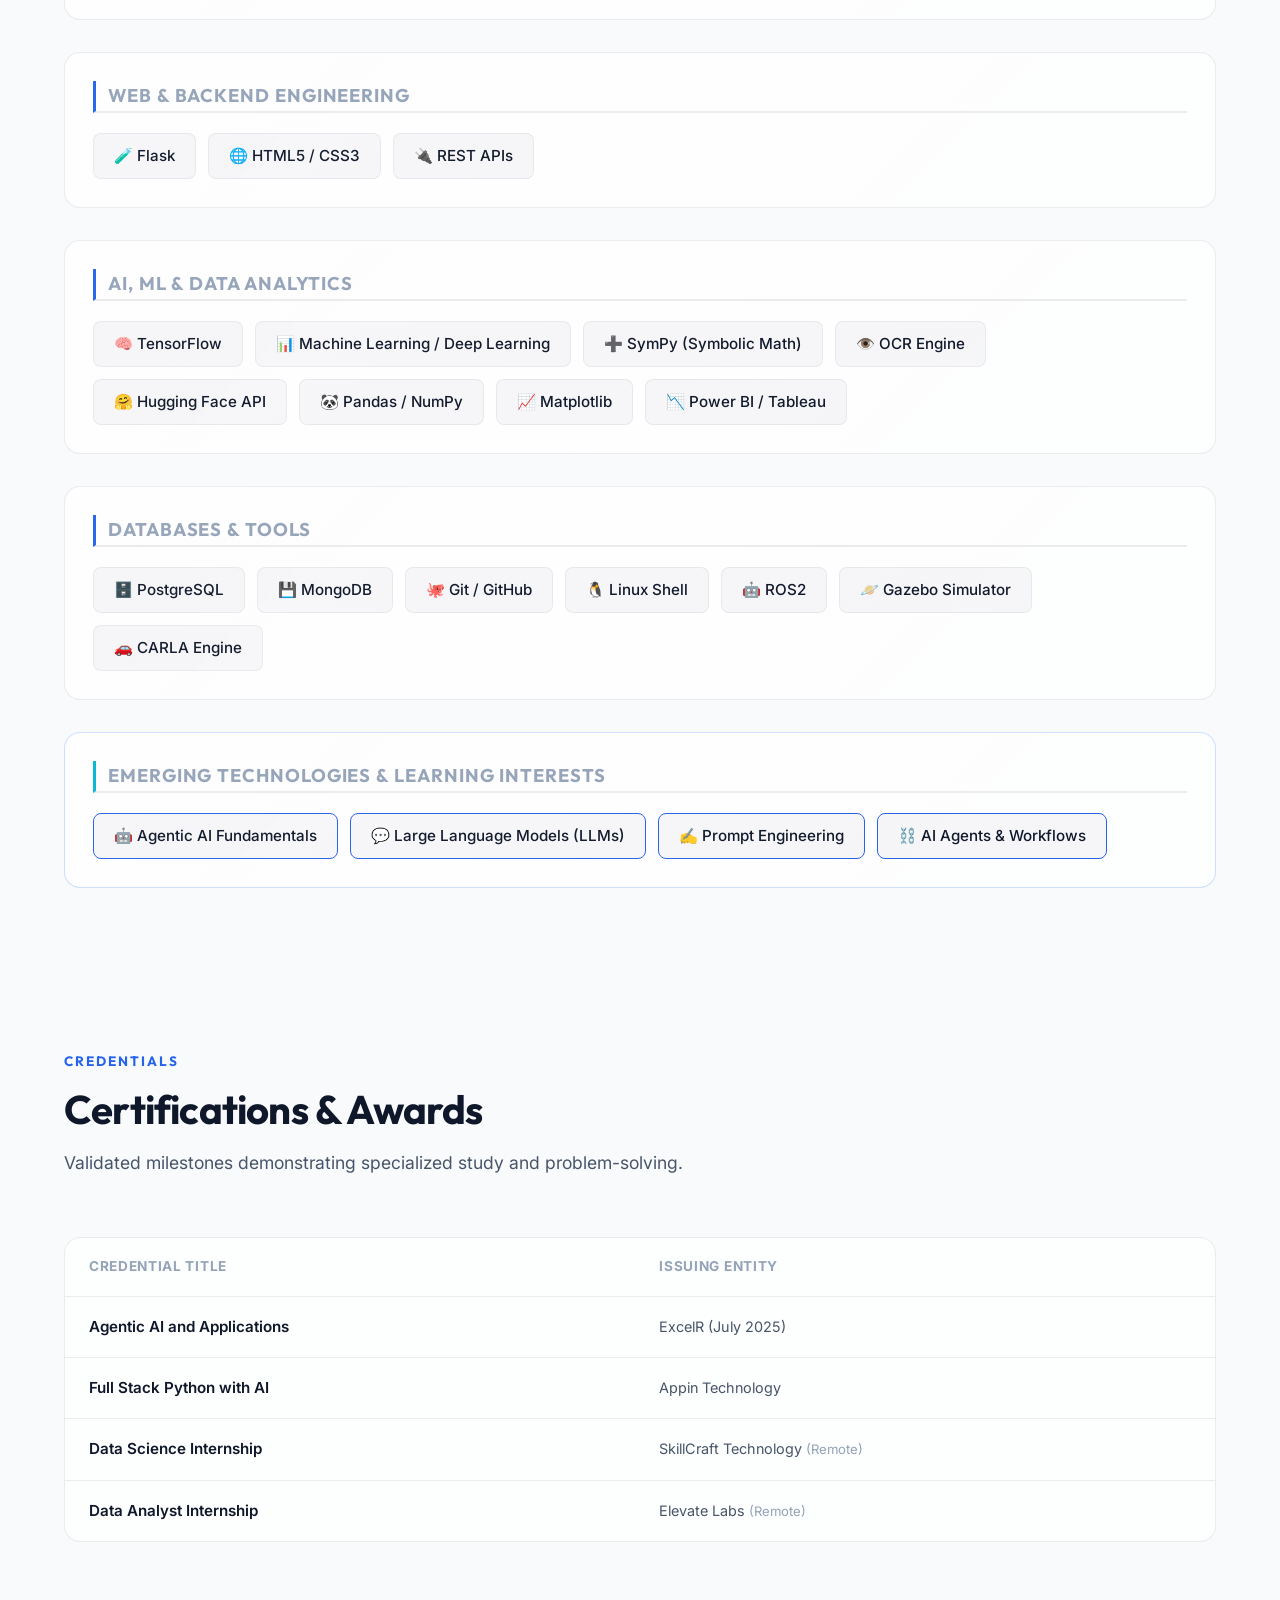
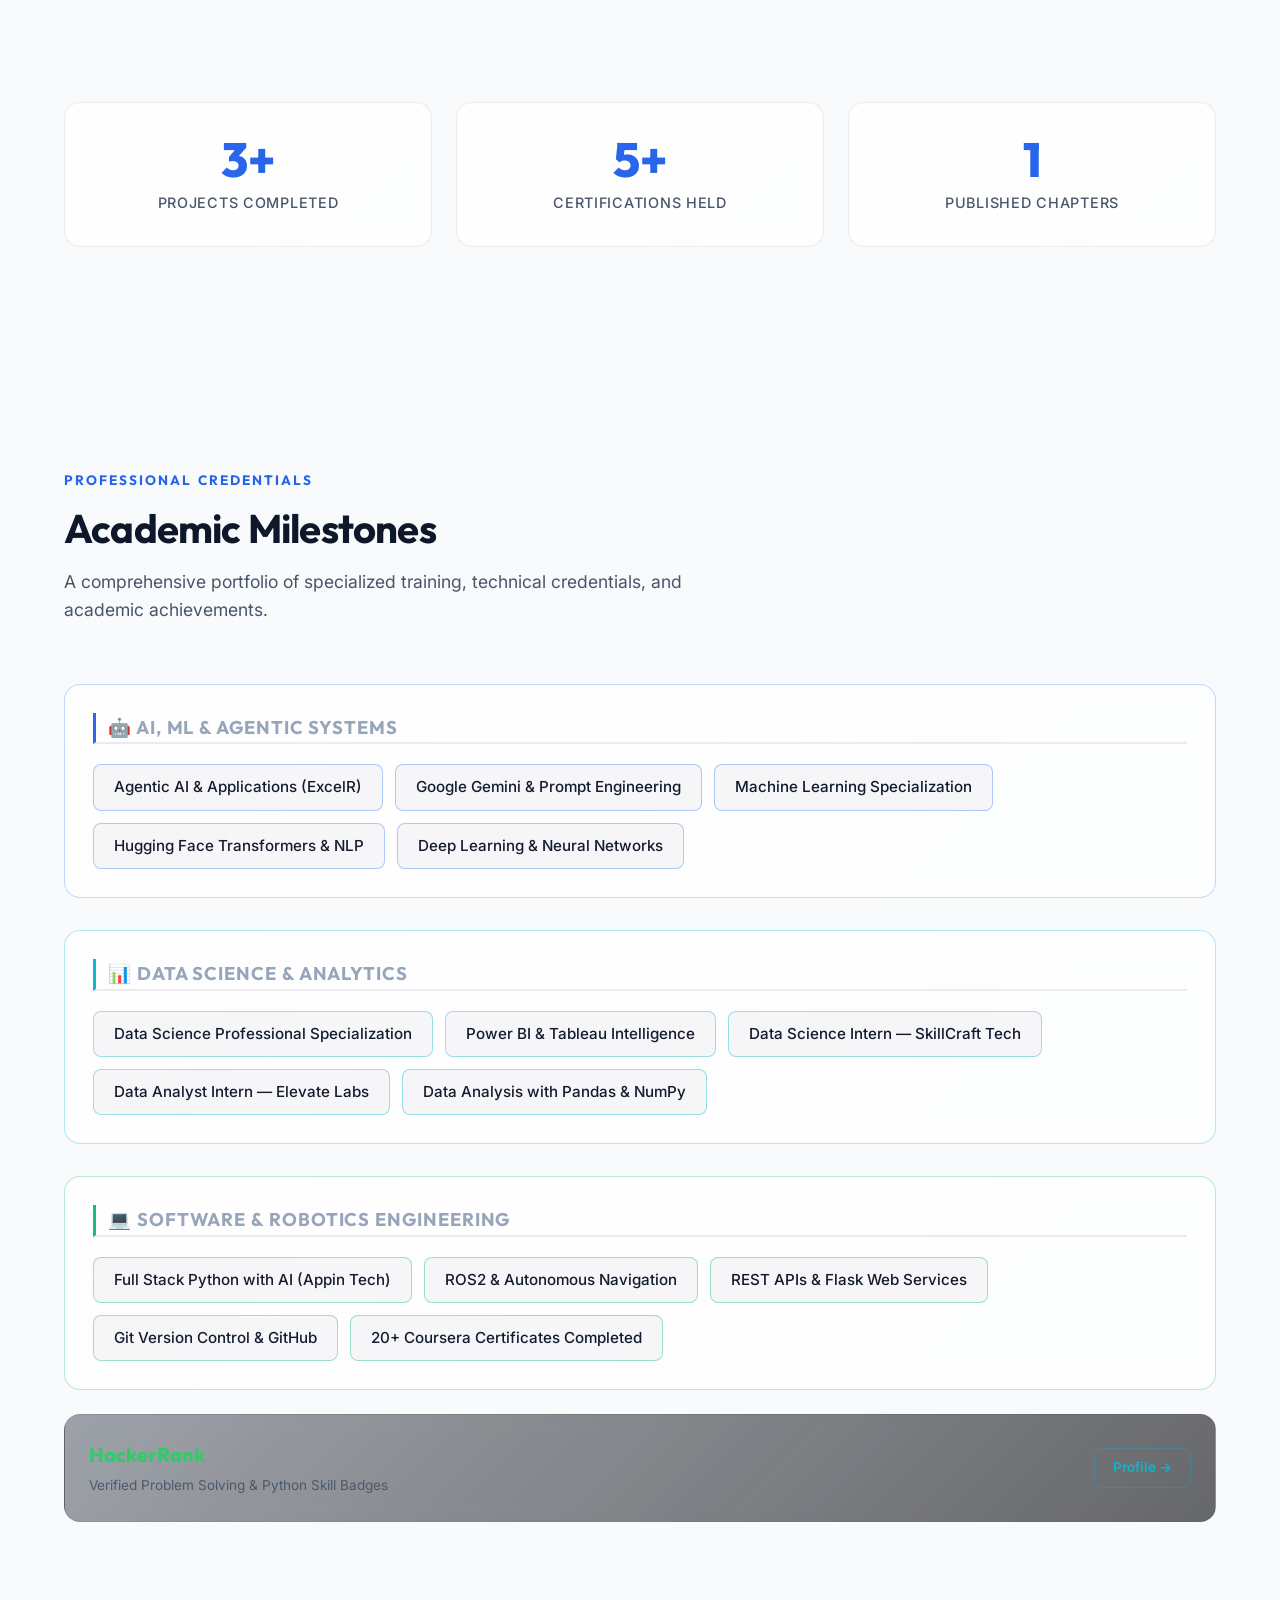
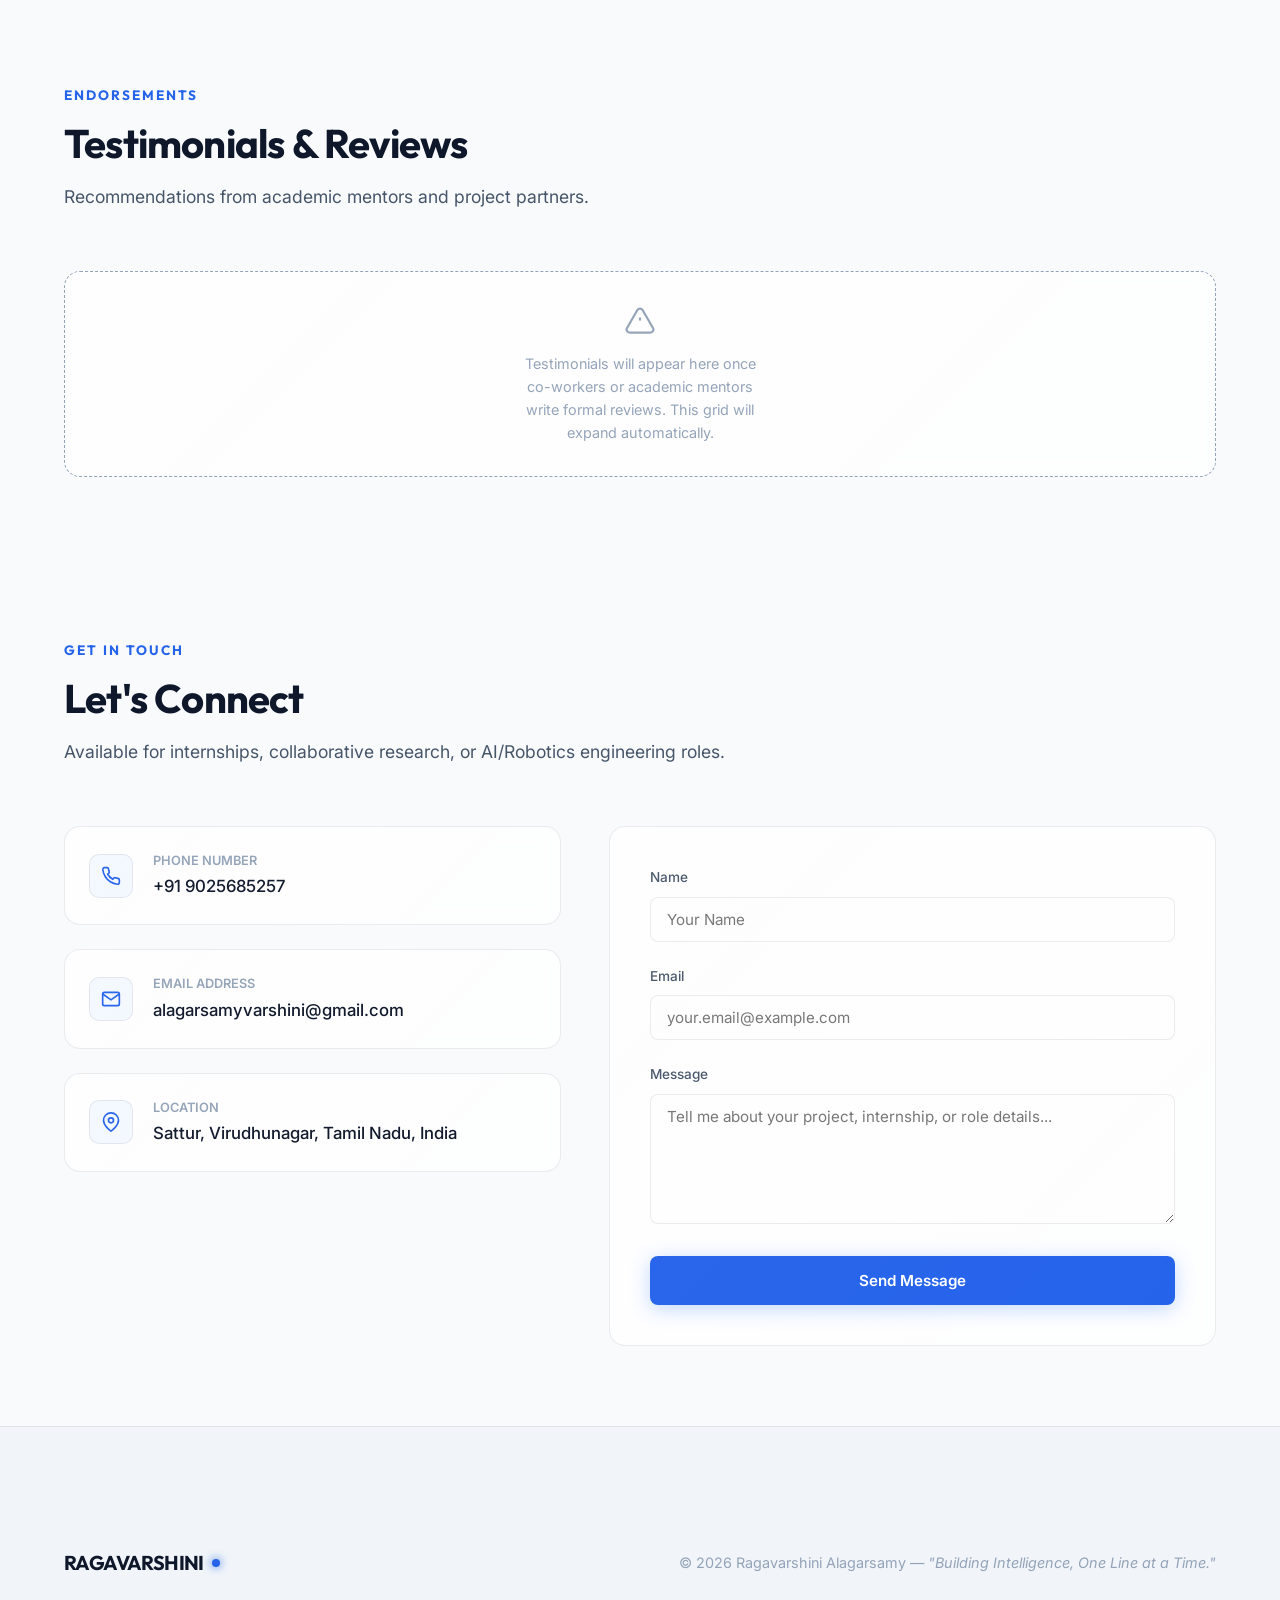
==== commit 6277d28c: "Fix contact form 500 server error by switching to background fetch API submission" ====
--- a/index.html
+++ b/index.html
@@ -723,17 +723,13 @@
 
       <!-- Contact Form -->
       <div class="glass-card contact-form-card">
-        <form id="portfolio-contact-form"
-              action="https://formsubmit.co/alagarsamyvarshini@gmail.com"
-              method="POST">
-
-          <!-- FormSubmit Settings -->
-          <input type="hidden" name="_subject"  value="📩 New Portfolio Contact Message">
-          <input type="hidden" name="_template" value="table">
-          <input type="hidden" name="_captcha"  value="false">
-          <input type="hidden" name="_next"     value="https://ragavarshini3.github.io/portfolio/#contact">
-          <!-- Honeypot spam protection -->
-          <input type="text"   name="_honey"    style="display:none;">
+        <form id="portfolio-contact-form" novalidate>
+          <!-- Web3Forms & FormSubmit Config -->
+          <input type="hidden" name="access_key" value="102dd2f7-2f8c-4cda-93ce-b881d88eefbe">
+          <input type="hidden" name="subject" value="📩 New Portfolio Contact Message">
+          <input type="hidden" name="from_name" value="Ragavarshini Portfolio">
+          <!-- Anti-spam Honeypot -->
+          <input type="checkbox" name="botcheck" style="display:none;" tabindex="-1" autocomplete="off">
 
           <div class="form-group">
             <label for="contact-name" class="form-label">Name</label>
@@ -753,7 +749,7 @@
           <button type="submit" id="contact-submit-btn" class="btn btn-primary" style="width:100%;">
             Send Message
           </button>
-          <div id="contact-form-status" class="form-status" role="alert"></div>
+          <div id="contact-form-status" class="form-status" role="alert" style="margin-top: 16px; display: none;"></div>
         </form>
       </div>
     </div>
@@ -772,6 +768,6 @@
     </div>
   </footer>
 
-  <script src="script.js?v=21"></script>
+  <script src="script.js?v=22"></script>
 </body>
 </html>
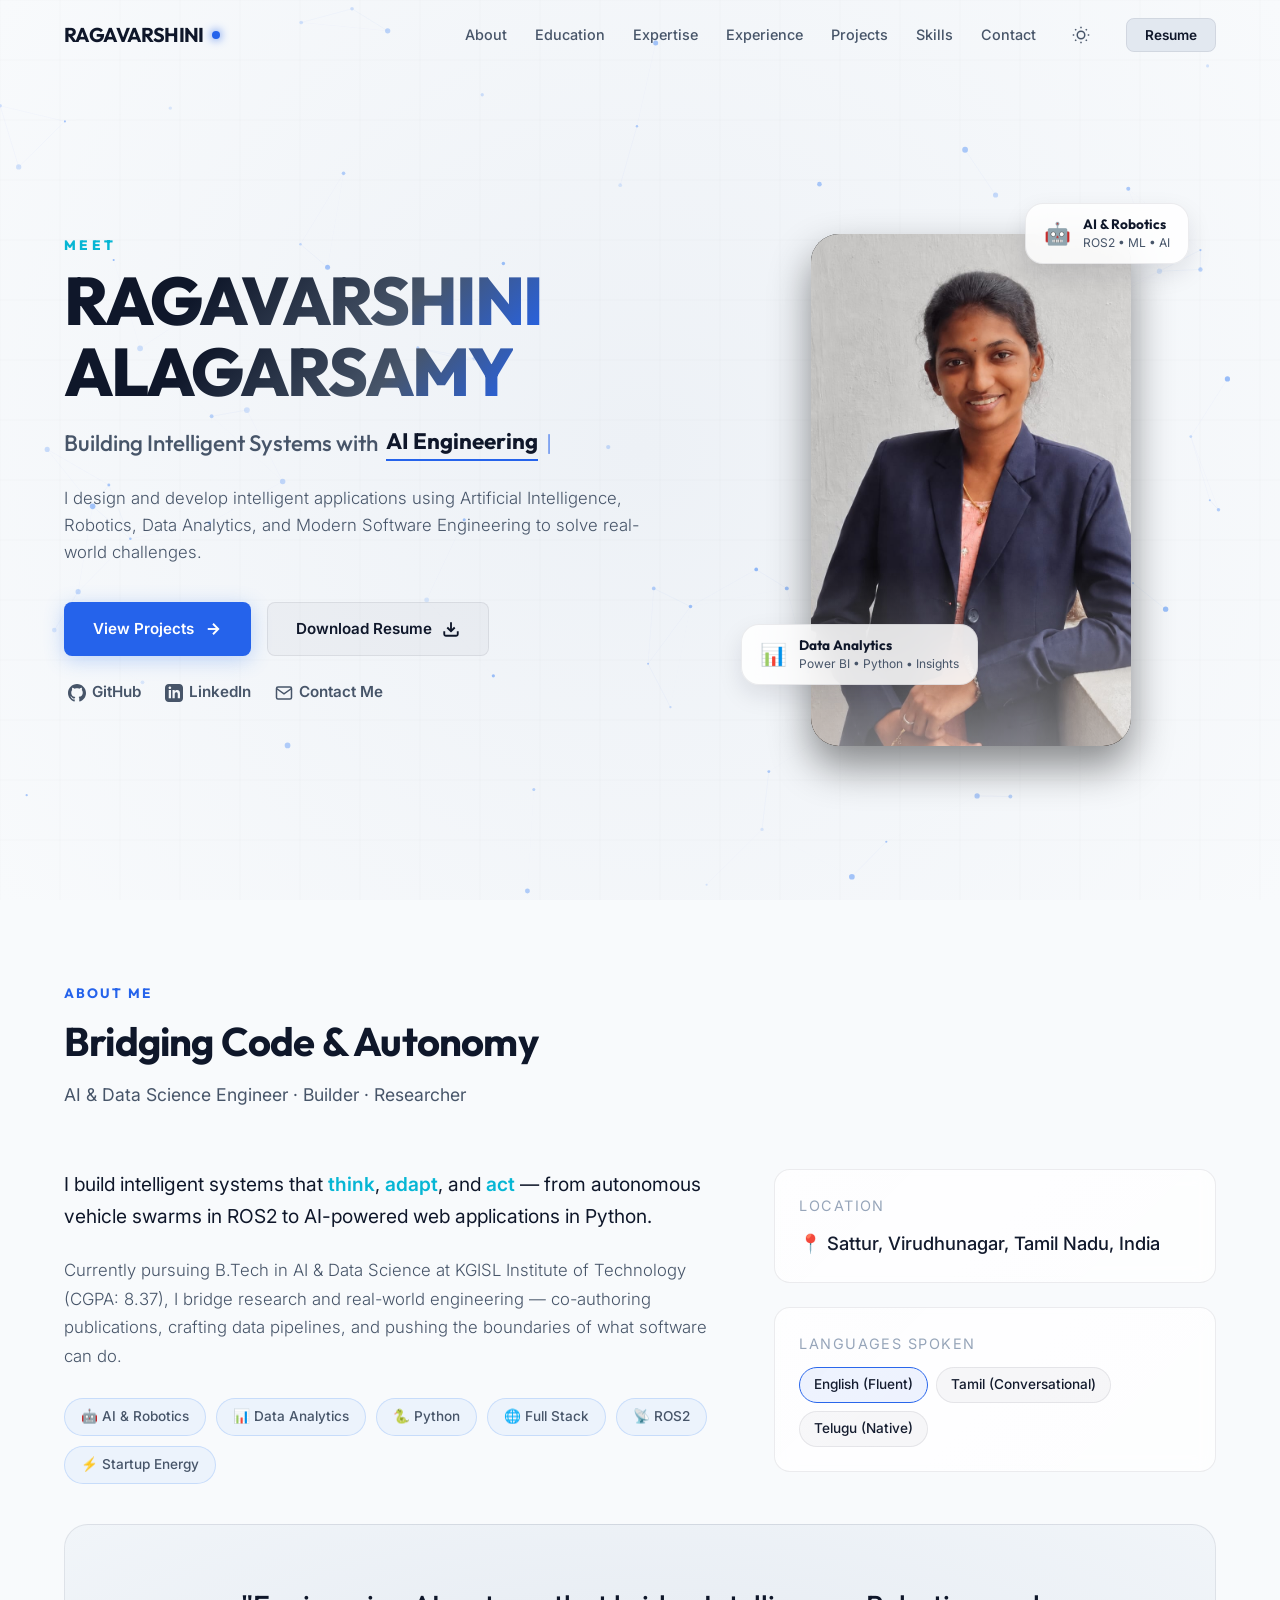
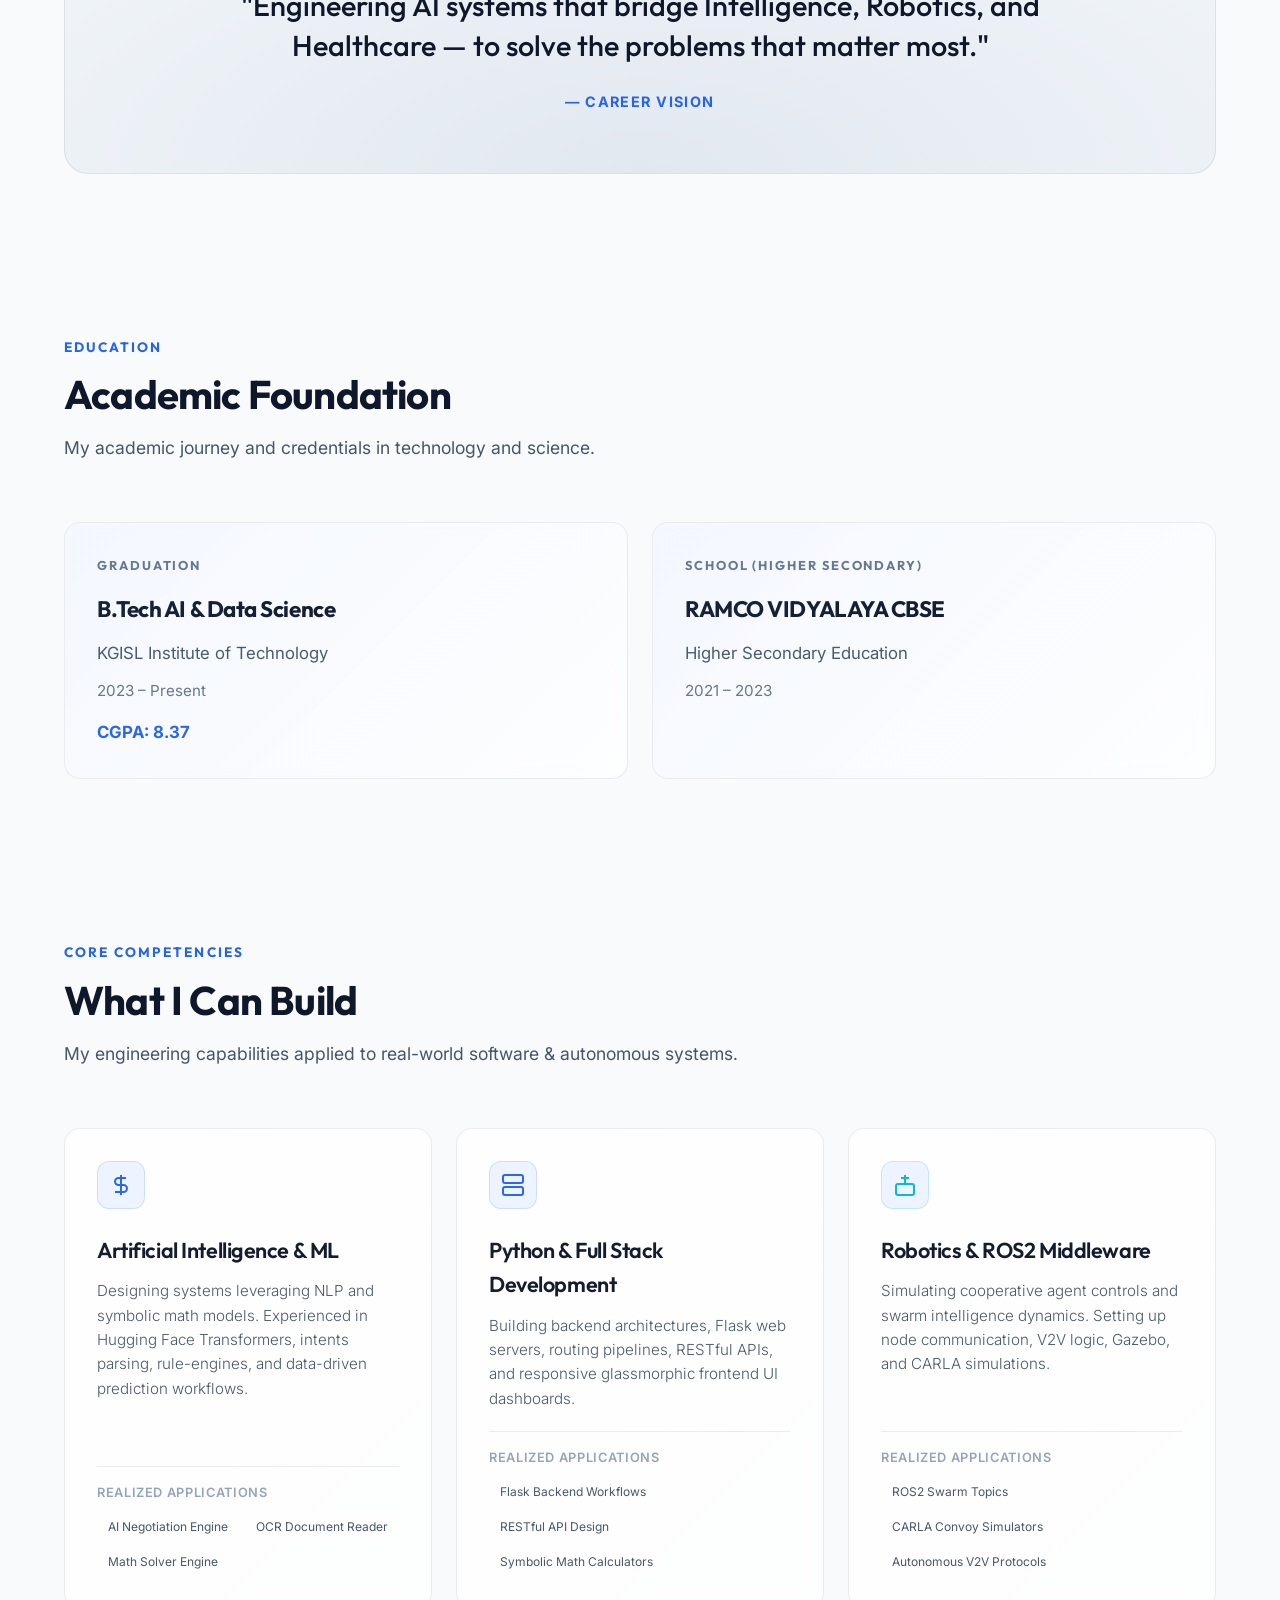
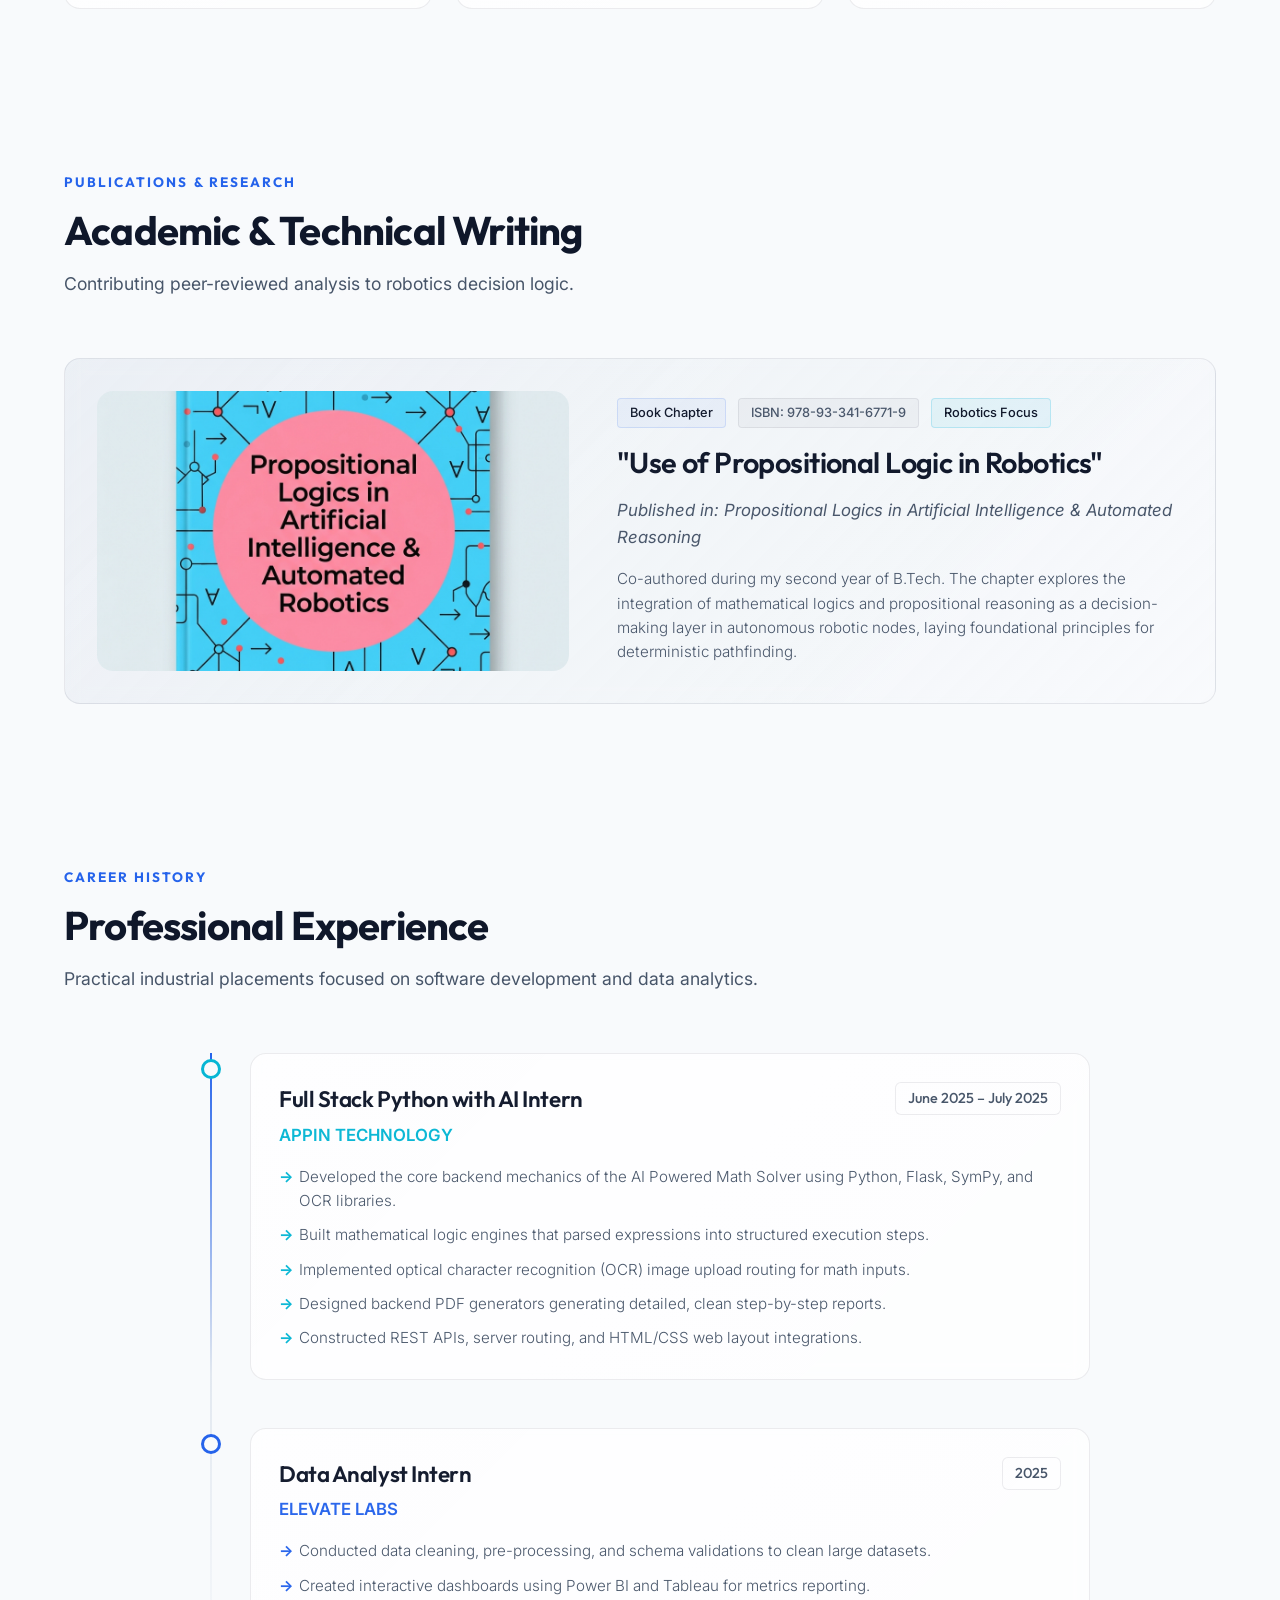
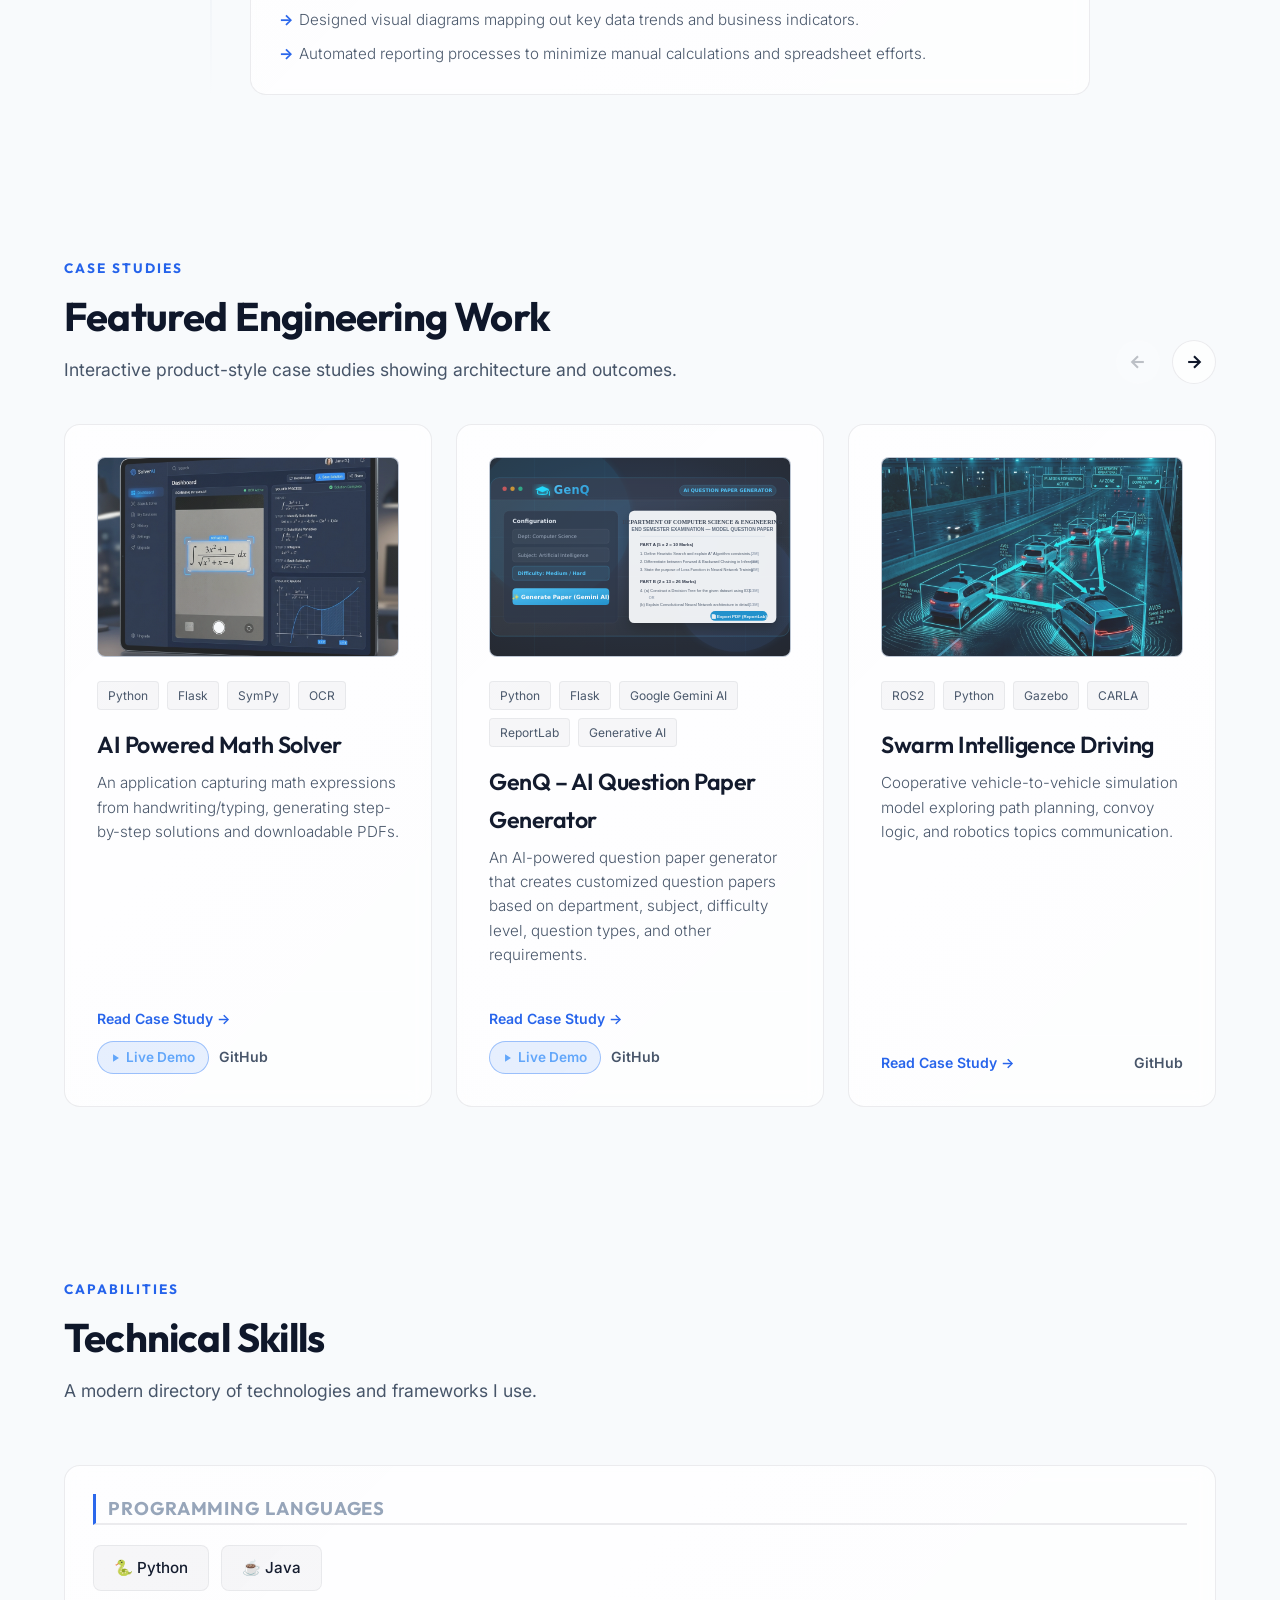
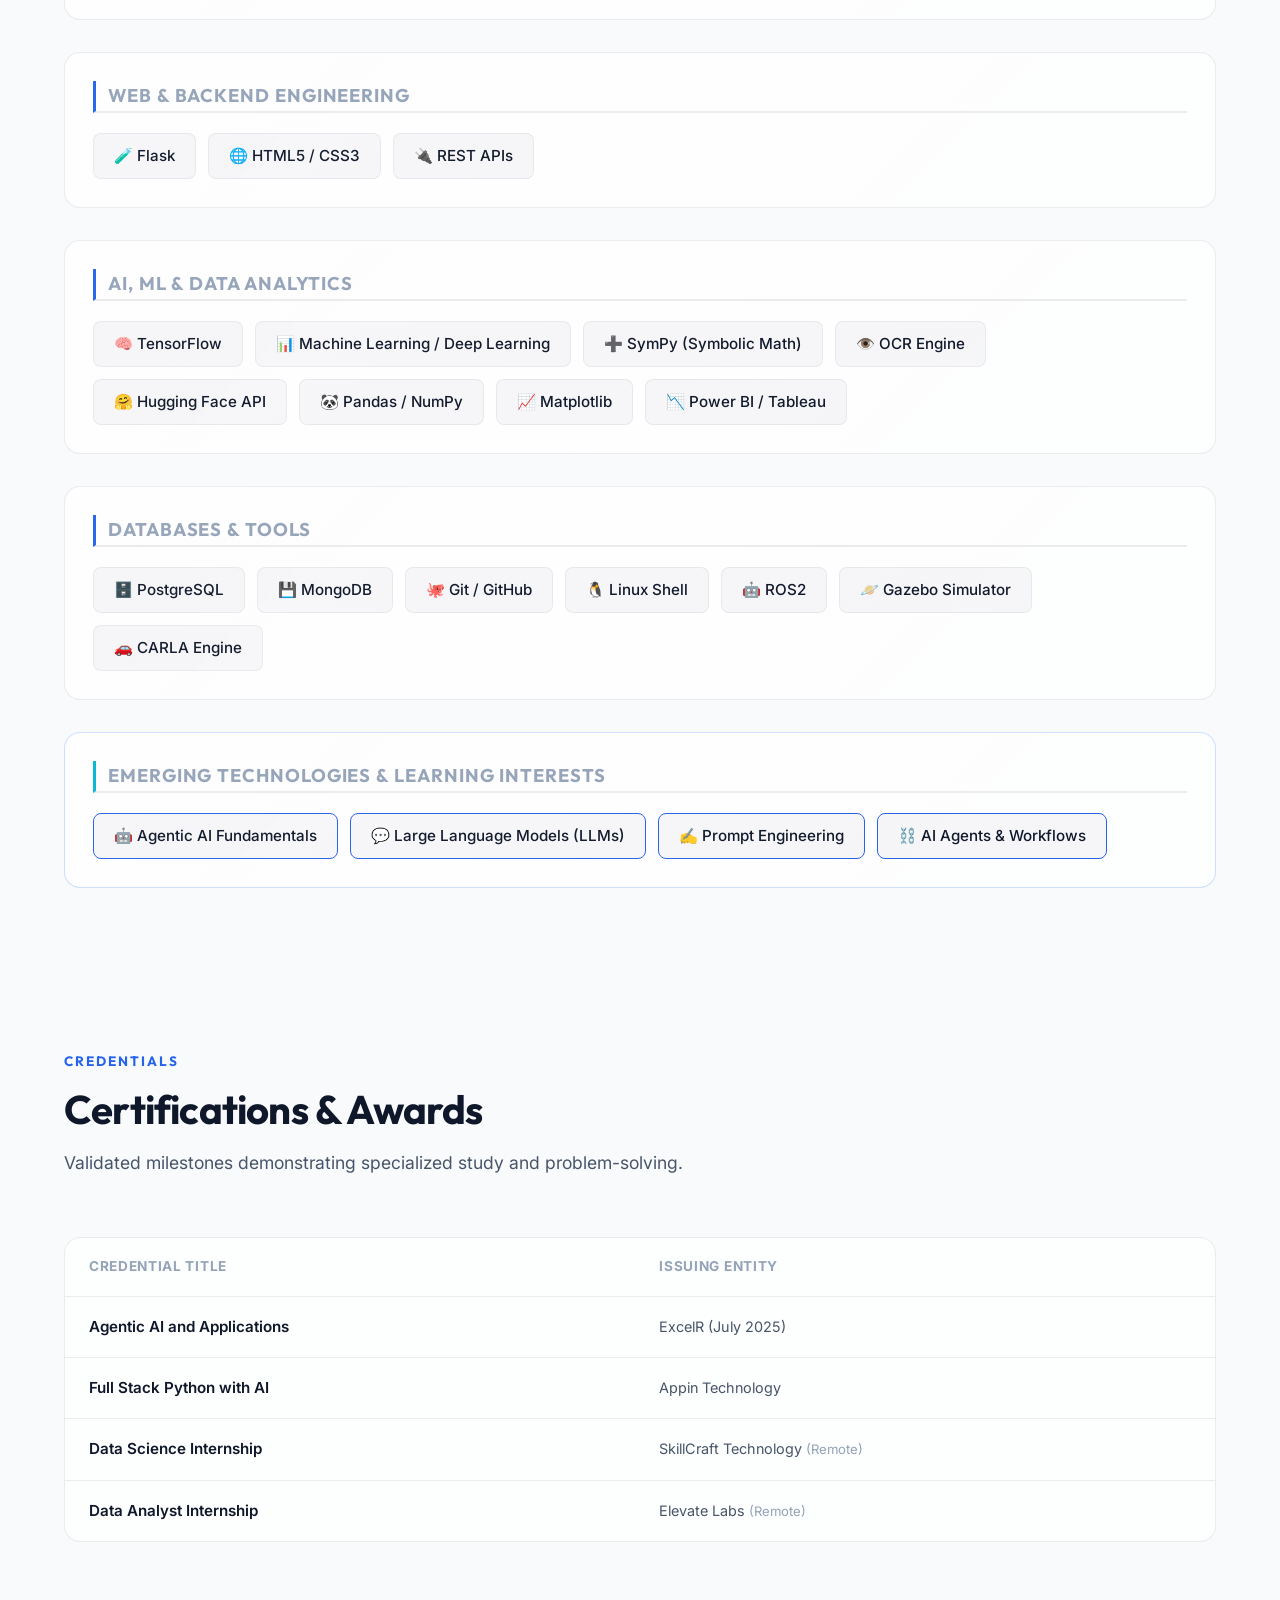
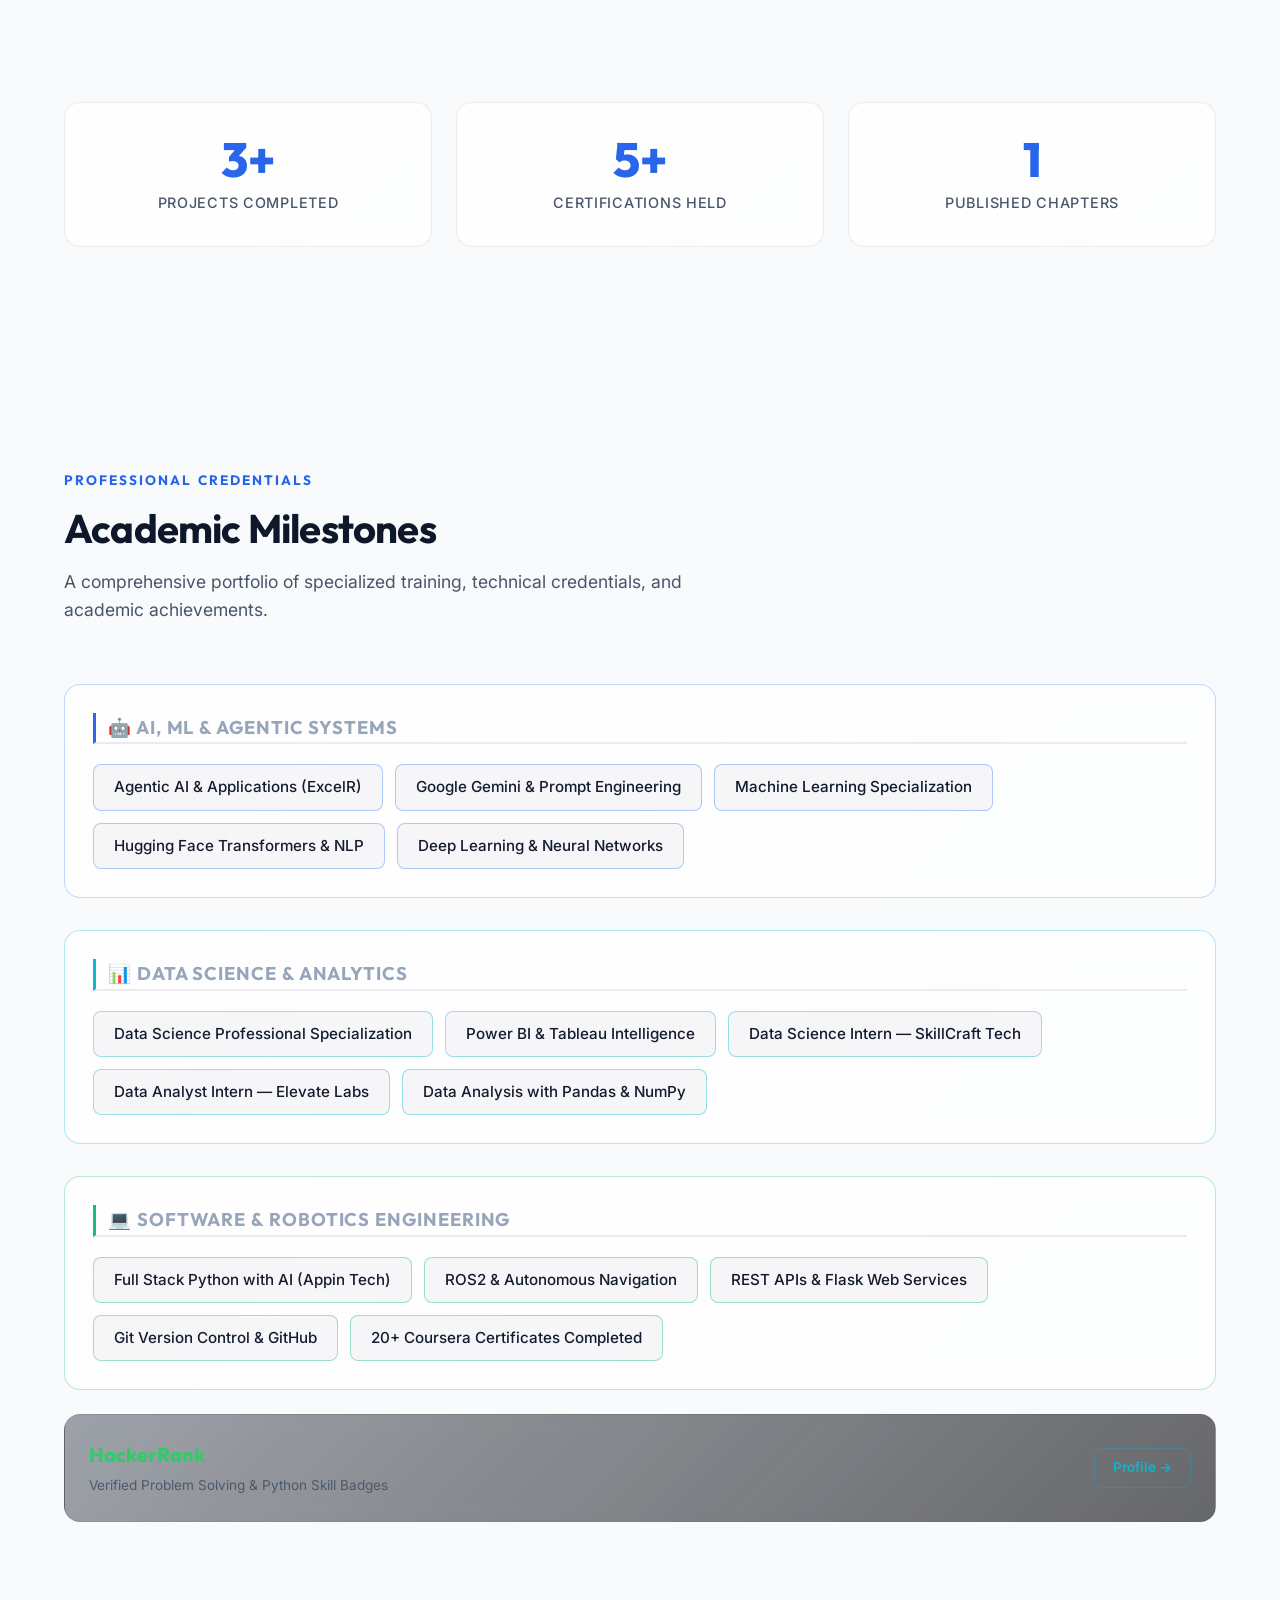
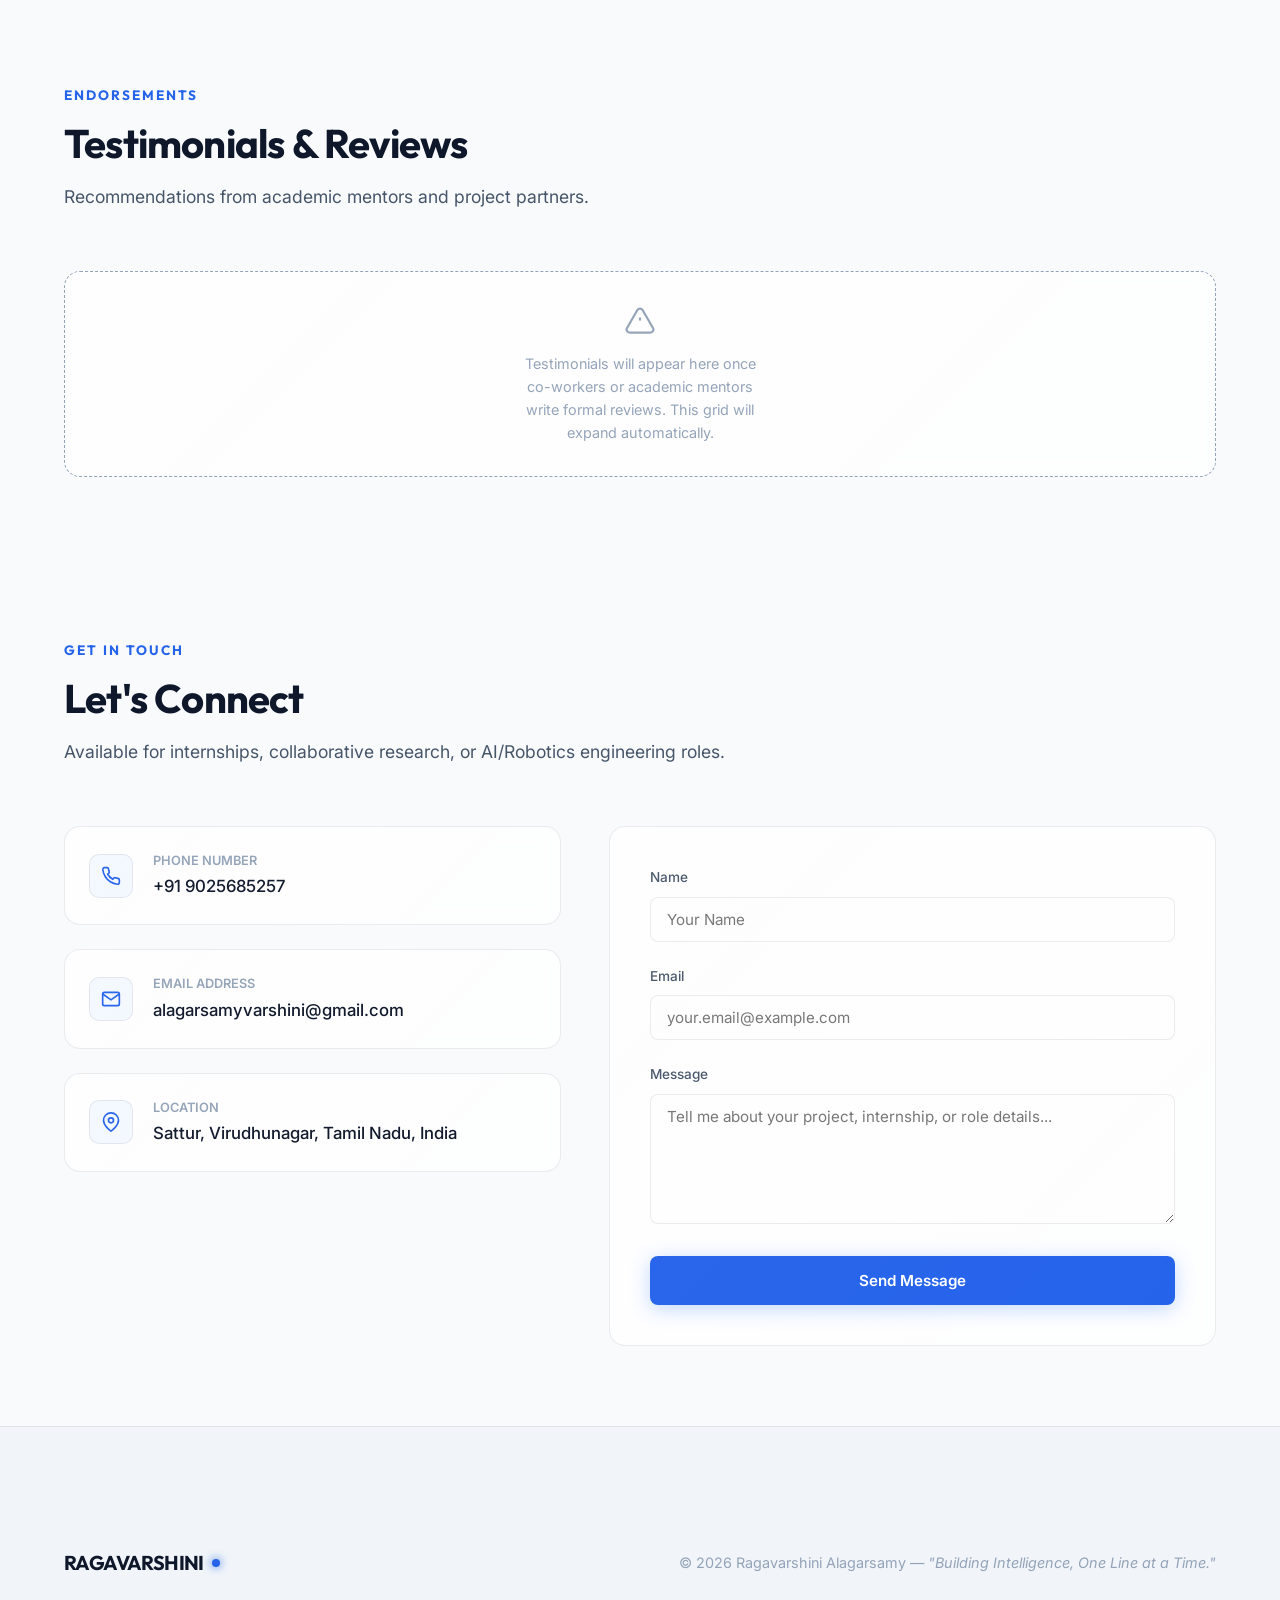
==== commit 783bae43: "Update resume link across portfolio and project pages" ====
--- a/index.html
+++ b/index.html
@@ -39,7 +39,7 @@
           </button>
         </li>
         <li>
-          <a href="https://drive.google.com/file/d/1OZI2e-Eh1iXW7A1FjrHVU-FzwTMRJ2Nk/view?usp=sharing" 
+          <a href="https://drive.google.com/file/d/1CyhOQIBqMAPoRog8rNzfZzQI0c3ji6rF/view?usp=sharing" 
              target="_blank" rel="noopener noreferrer" class="nav-cta">Resume</a>
         </li>
       </ul>
@@ -75,7 +75,7 @@
                 View Projects
                 <svg width="18" height="18" viewBox="0 0 24 24" fill="none" stroke="currentColor" stroke-width="2.5"><line x1="5" y1="12" x2="19" y2="12"/><polyline points="12 5 19 12 12 19"/></svg>
               </a>
-              <a href="https://drive.google.com/file/d/1OZI2e-Eh1iXW7A1FjrHVU-FzwTMRJ2Nk/view?usp=sharing" 
+              <a href="https://drive.google.com/file/d/1CyhOQIBqMAPoRog8rNzfZzQI0c3ji6rF/view?usp=sharing" 
                  target="_blank" rel="noopener noreferrer" class="btn btn-secondary magnetic">
                 Download Resume
                 <svg width="18" height="18" viewBox="0 0 24 24" fill="none" stroke="currentColor" stroke-width="2.5"><path d="M21 15v4a2 2 0 0 1-2 2H5a2 2 0 0 1-2-2v-4"/><polyline points="7 10 12 15 17 10"/><line x1="12" y1="15" x2="12" y2="3"/></svg>
@@ -768,6 +768,6 @@
     </div>
   </footer>
 
-  <script src="script.js?v=22"></script>
+  <script src="script.js?v=23"></script>
 </body>
 </html>
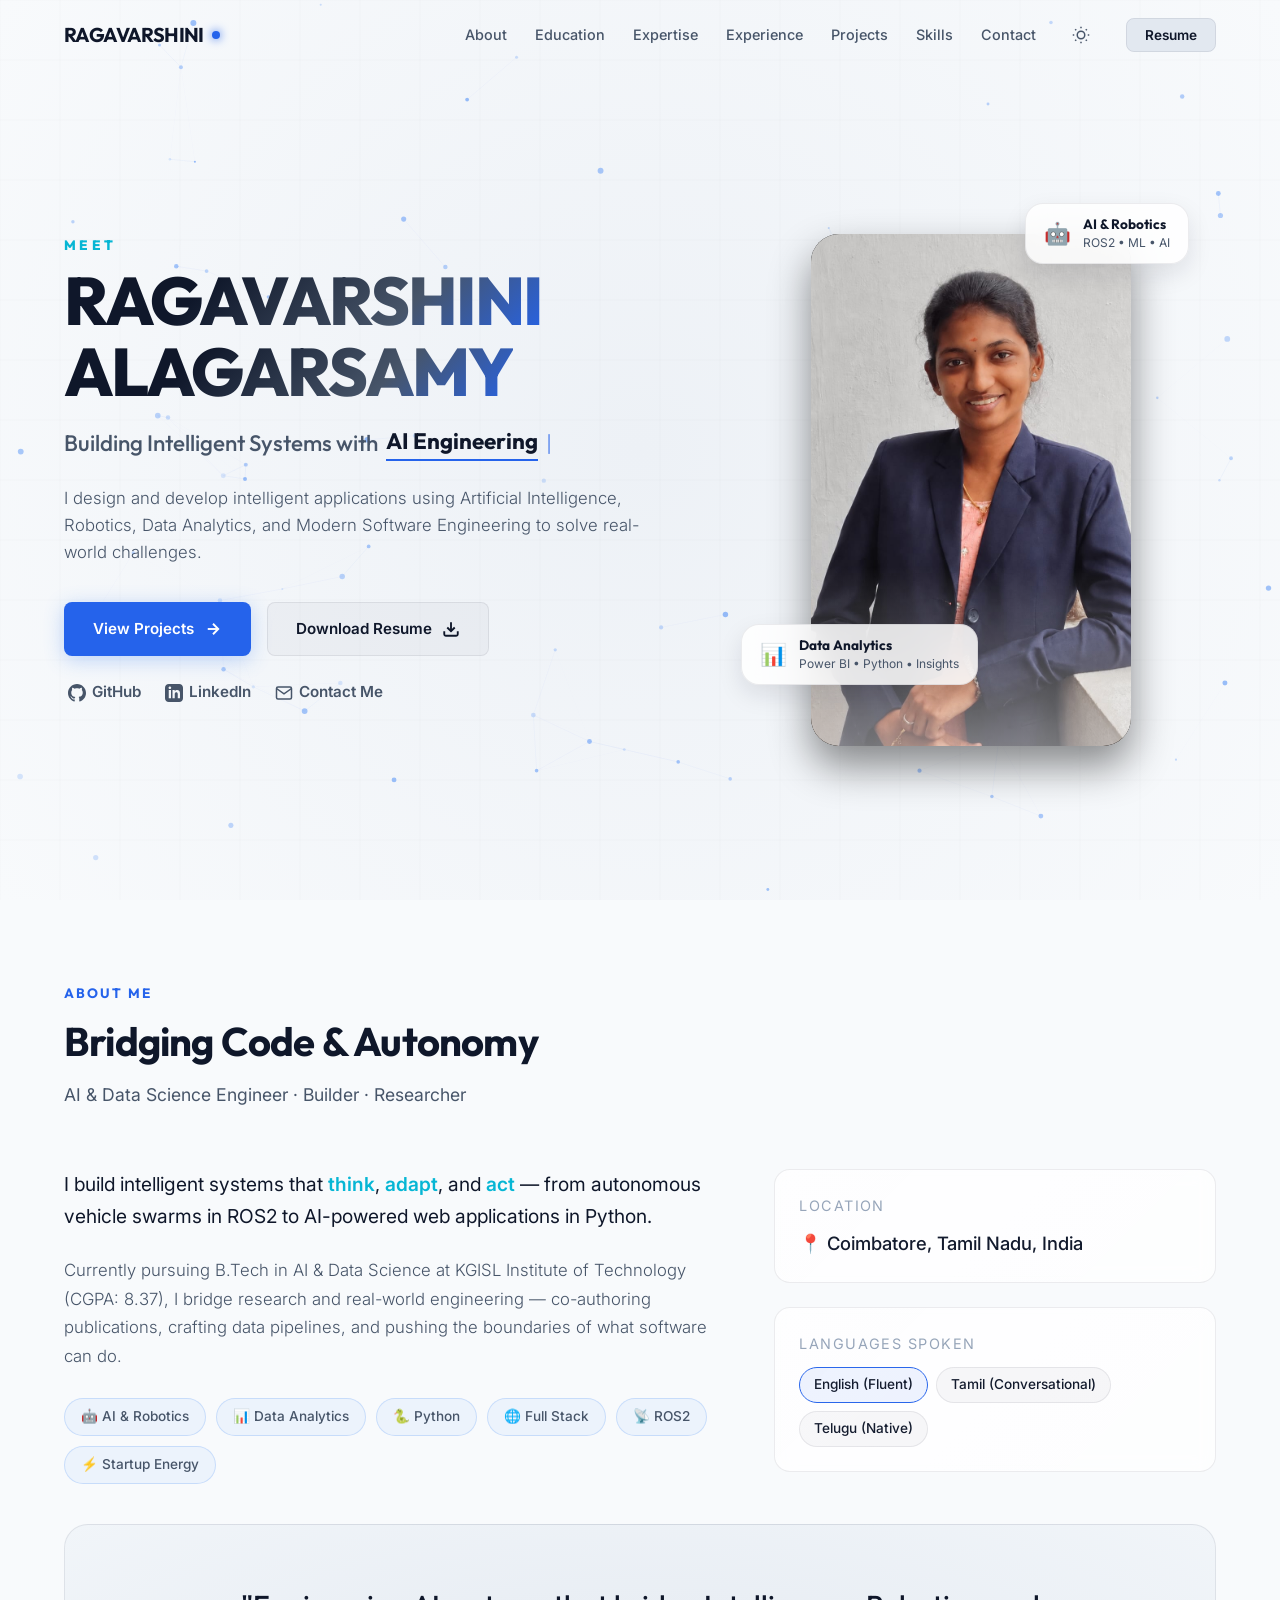
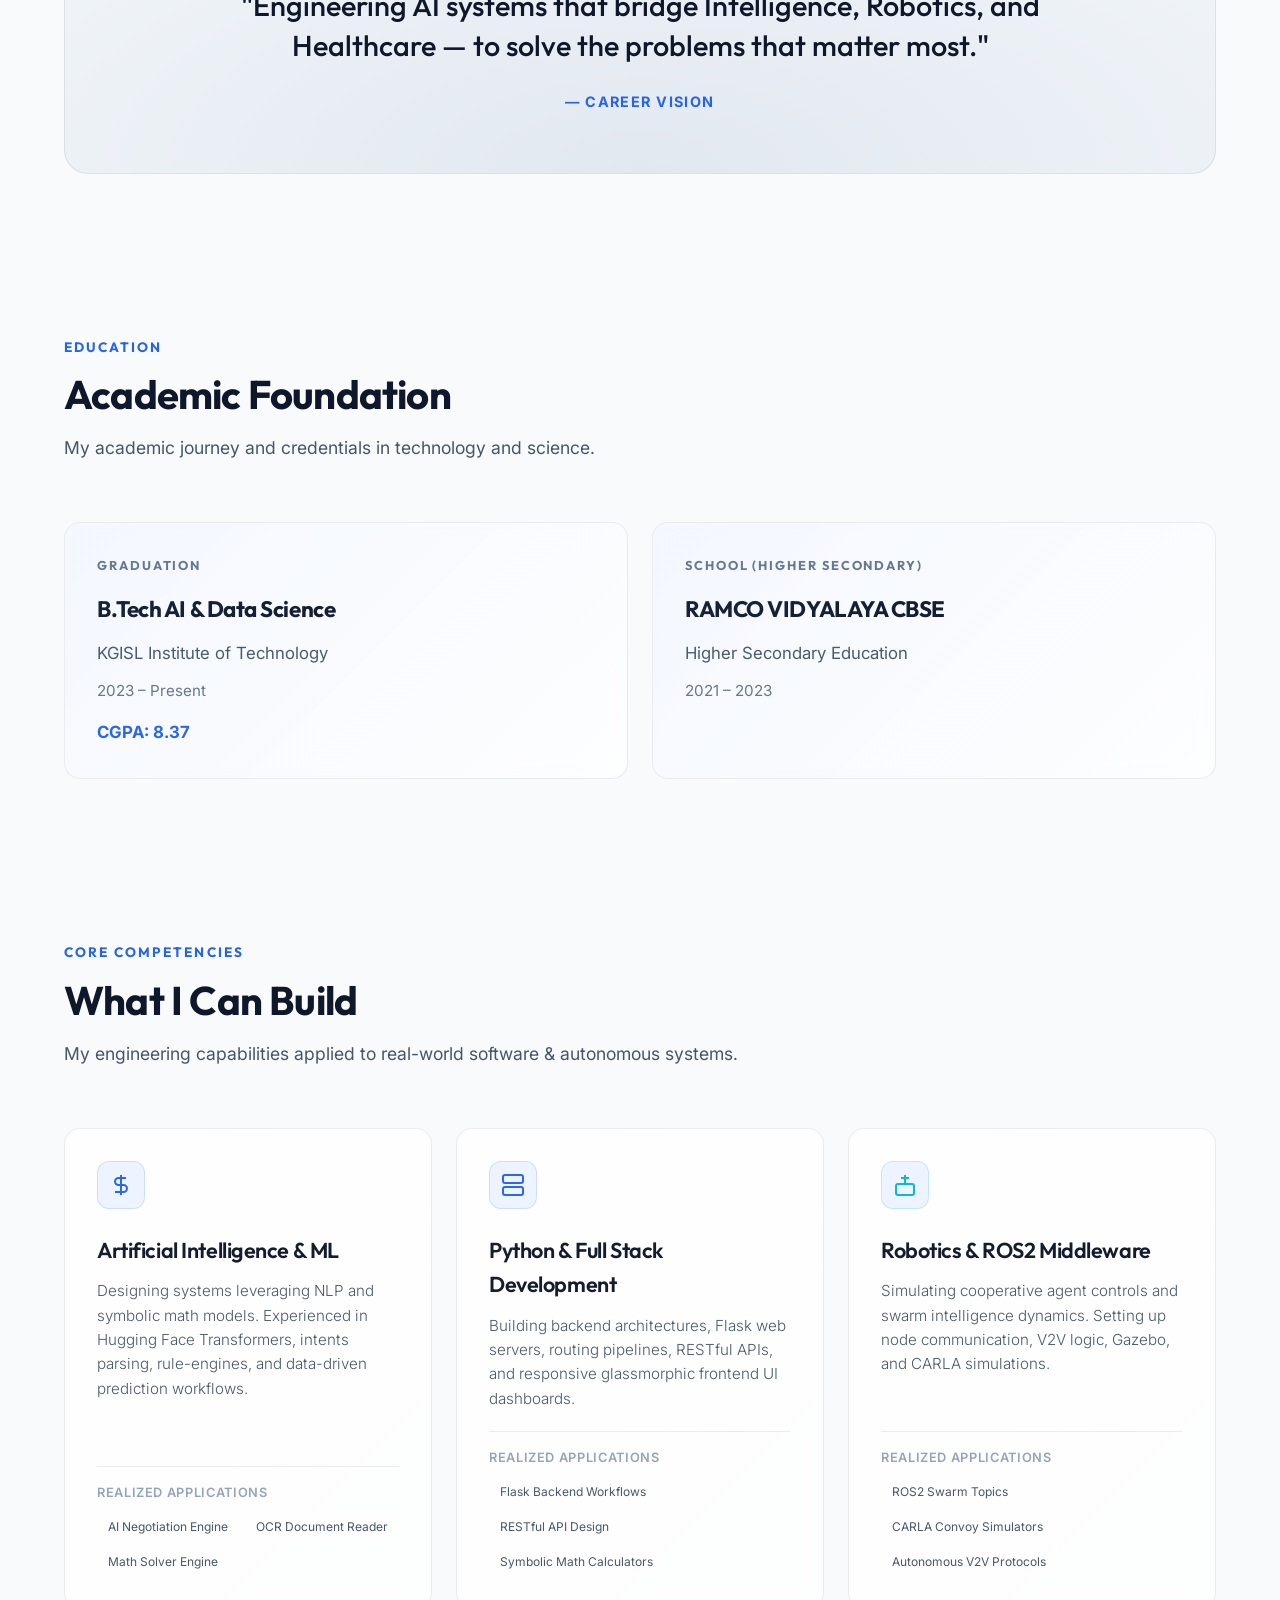
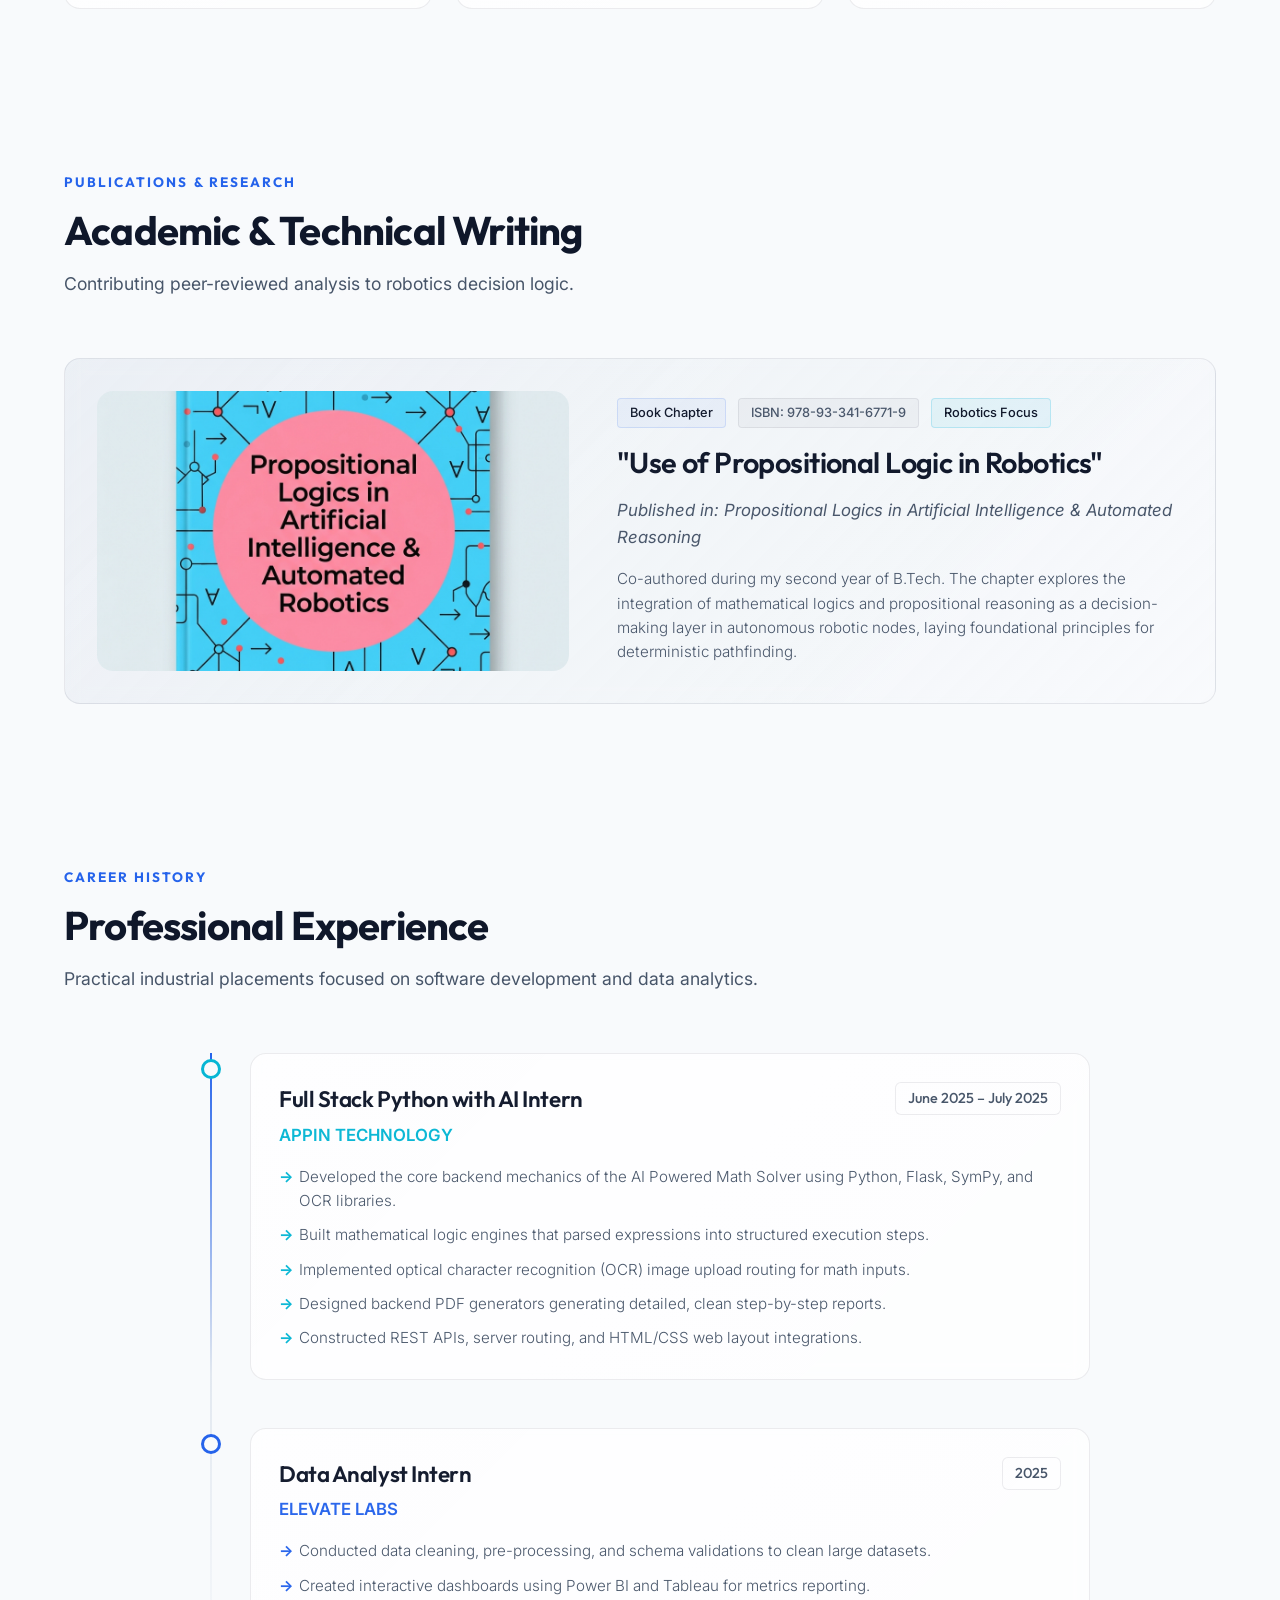
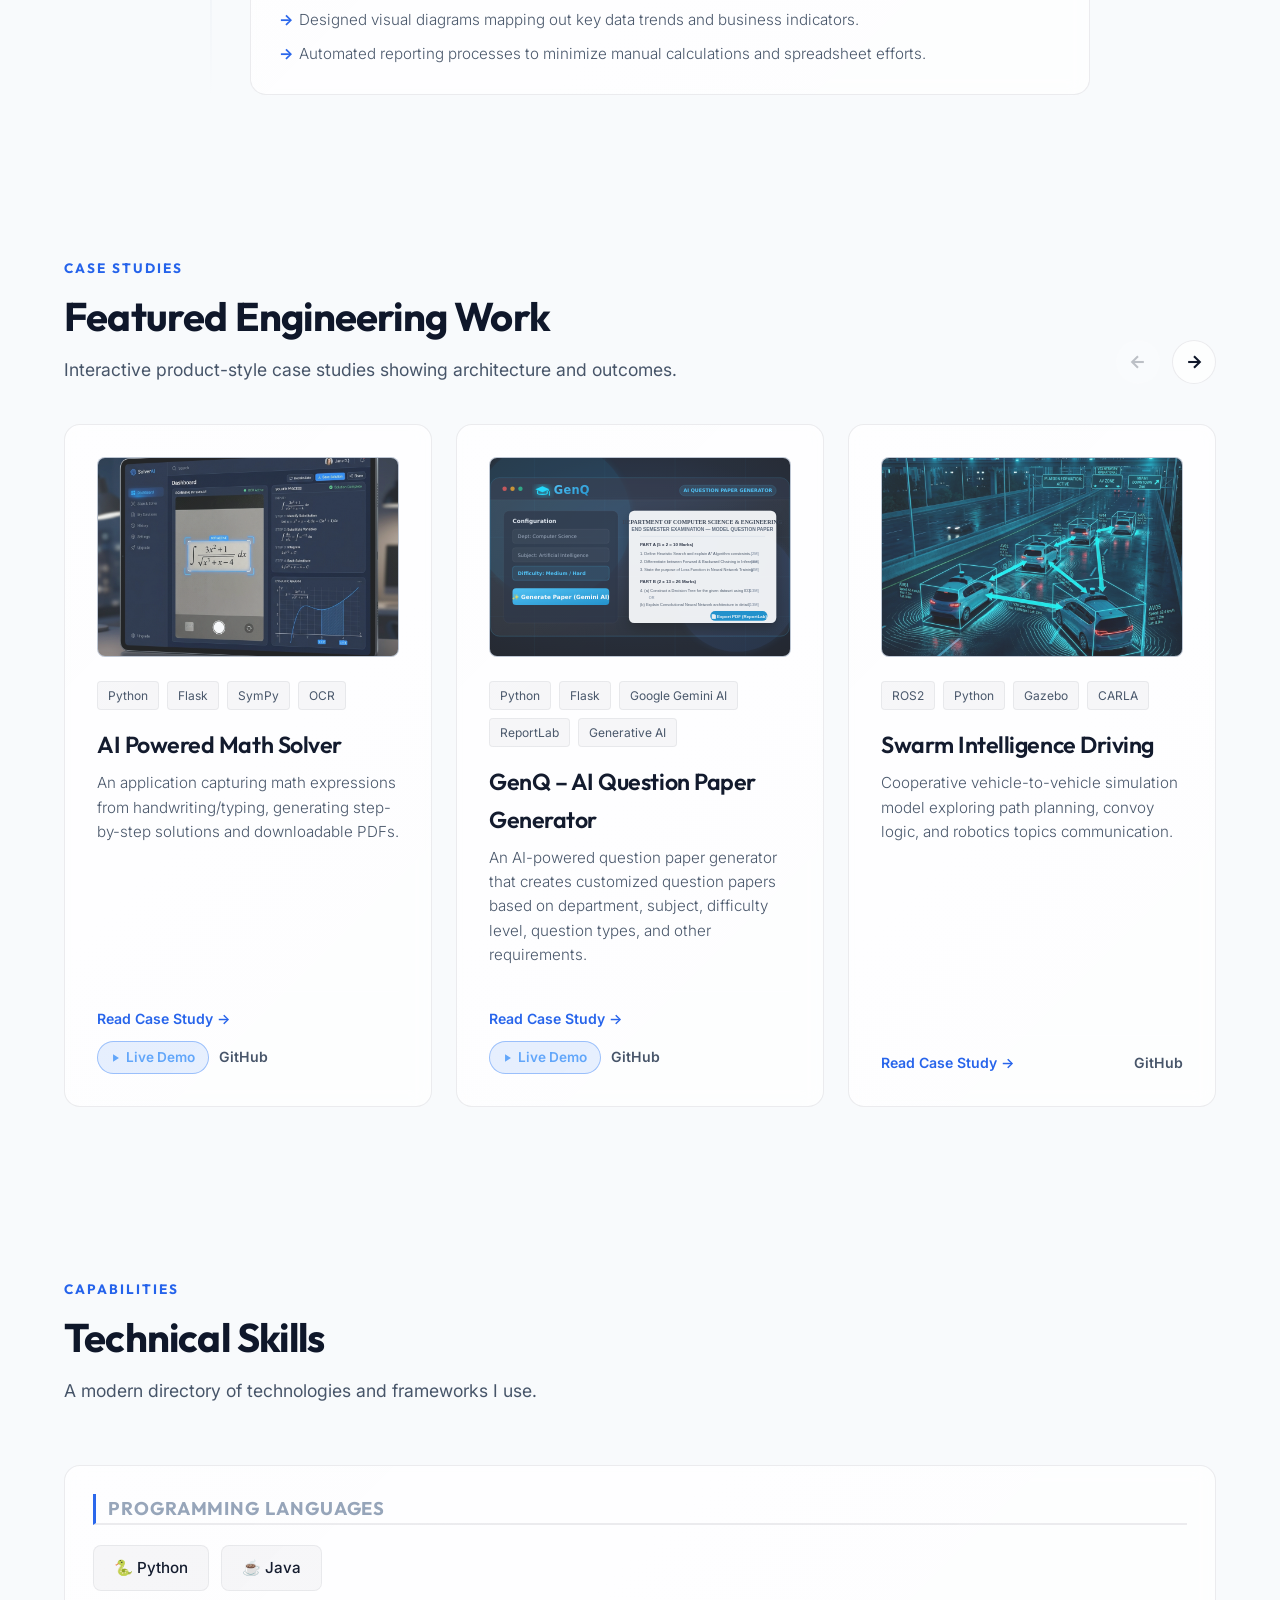
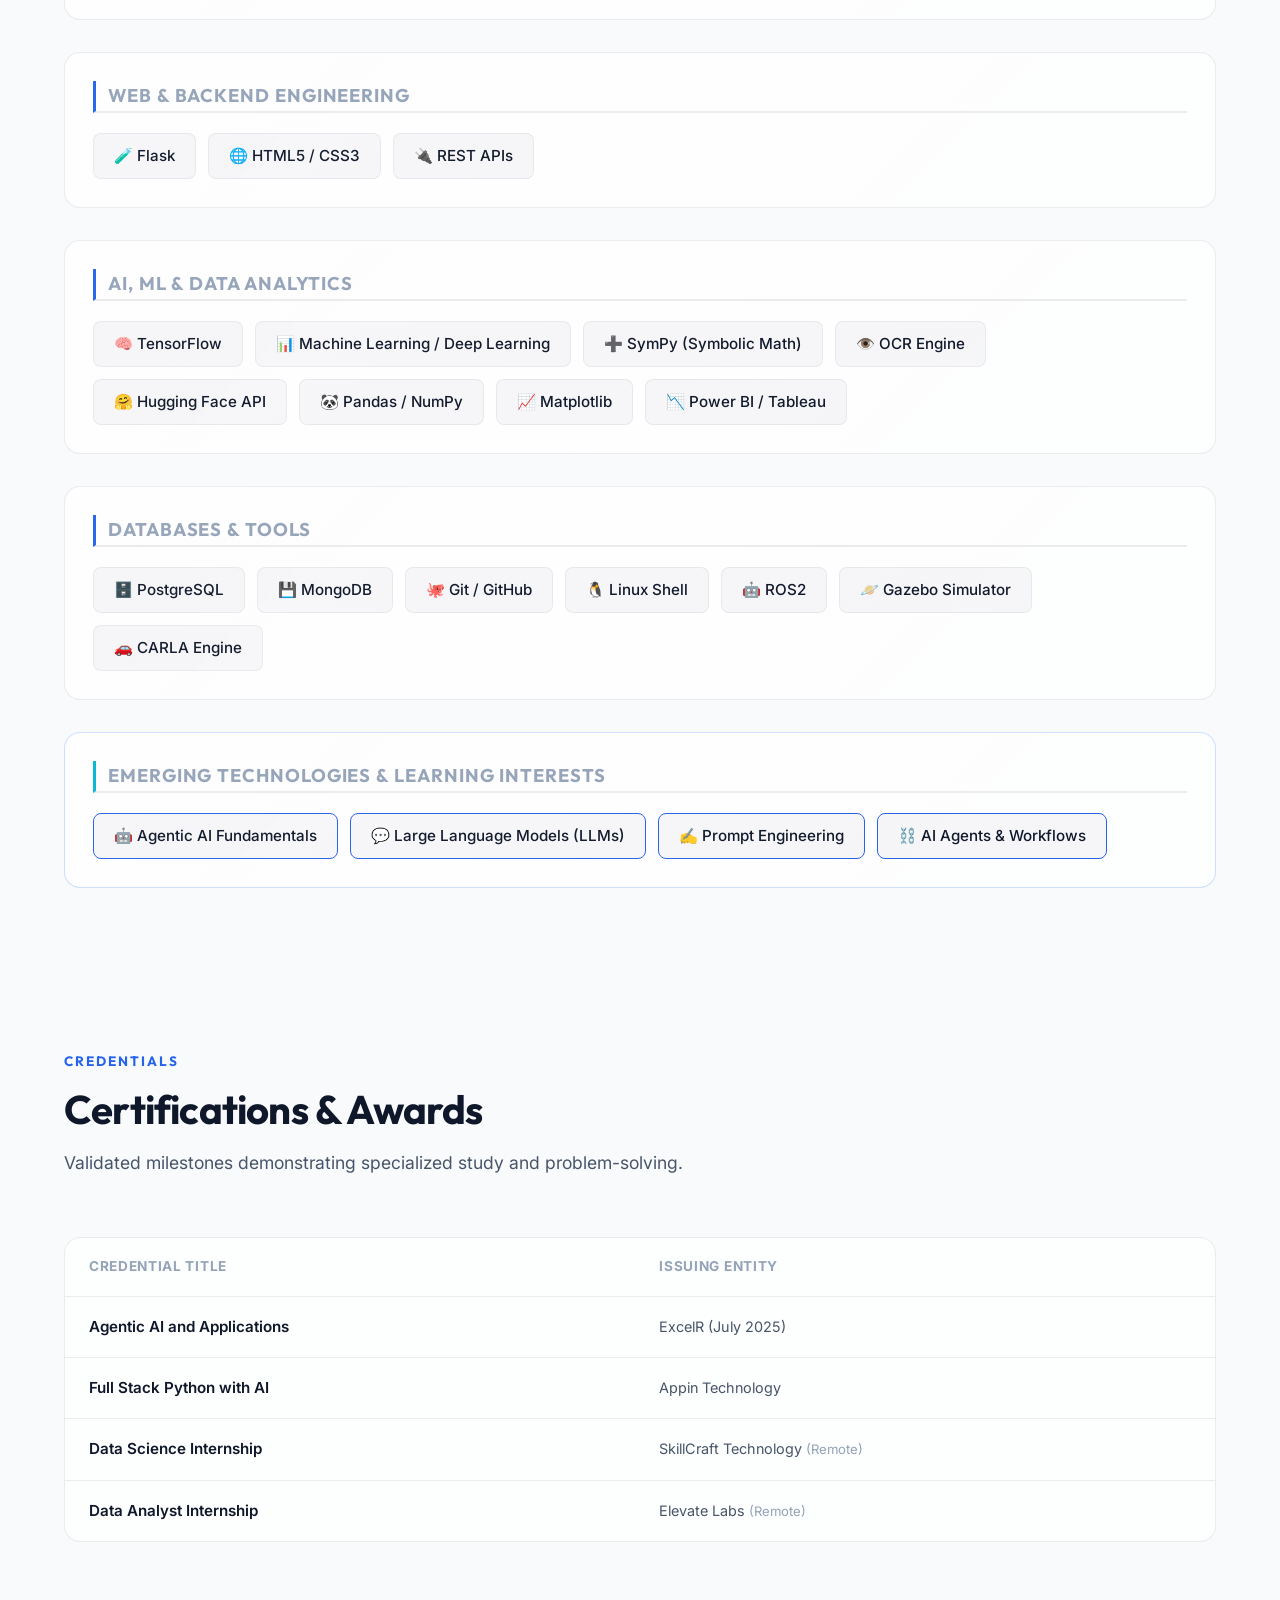
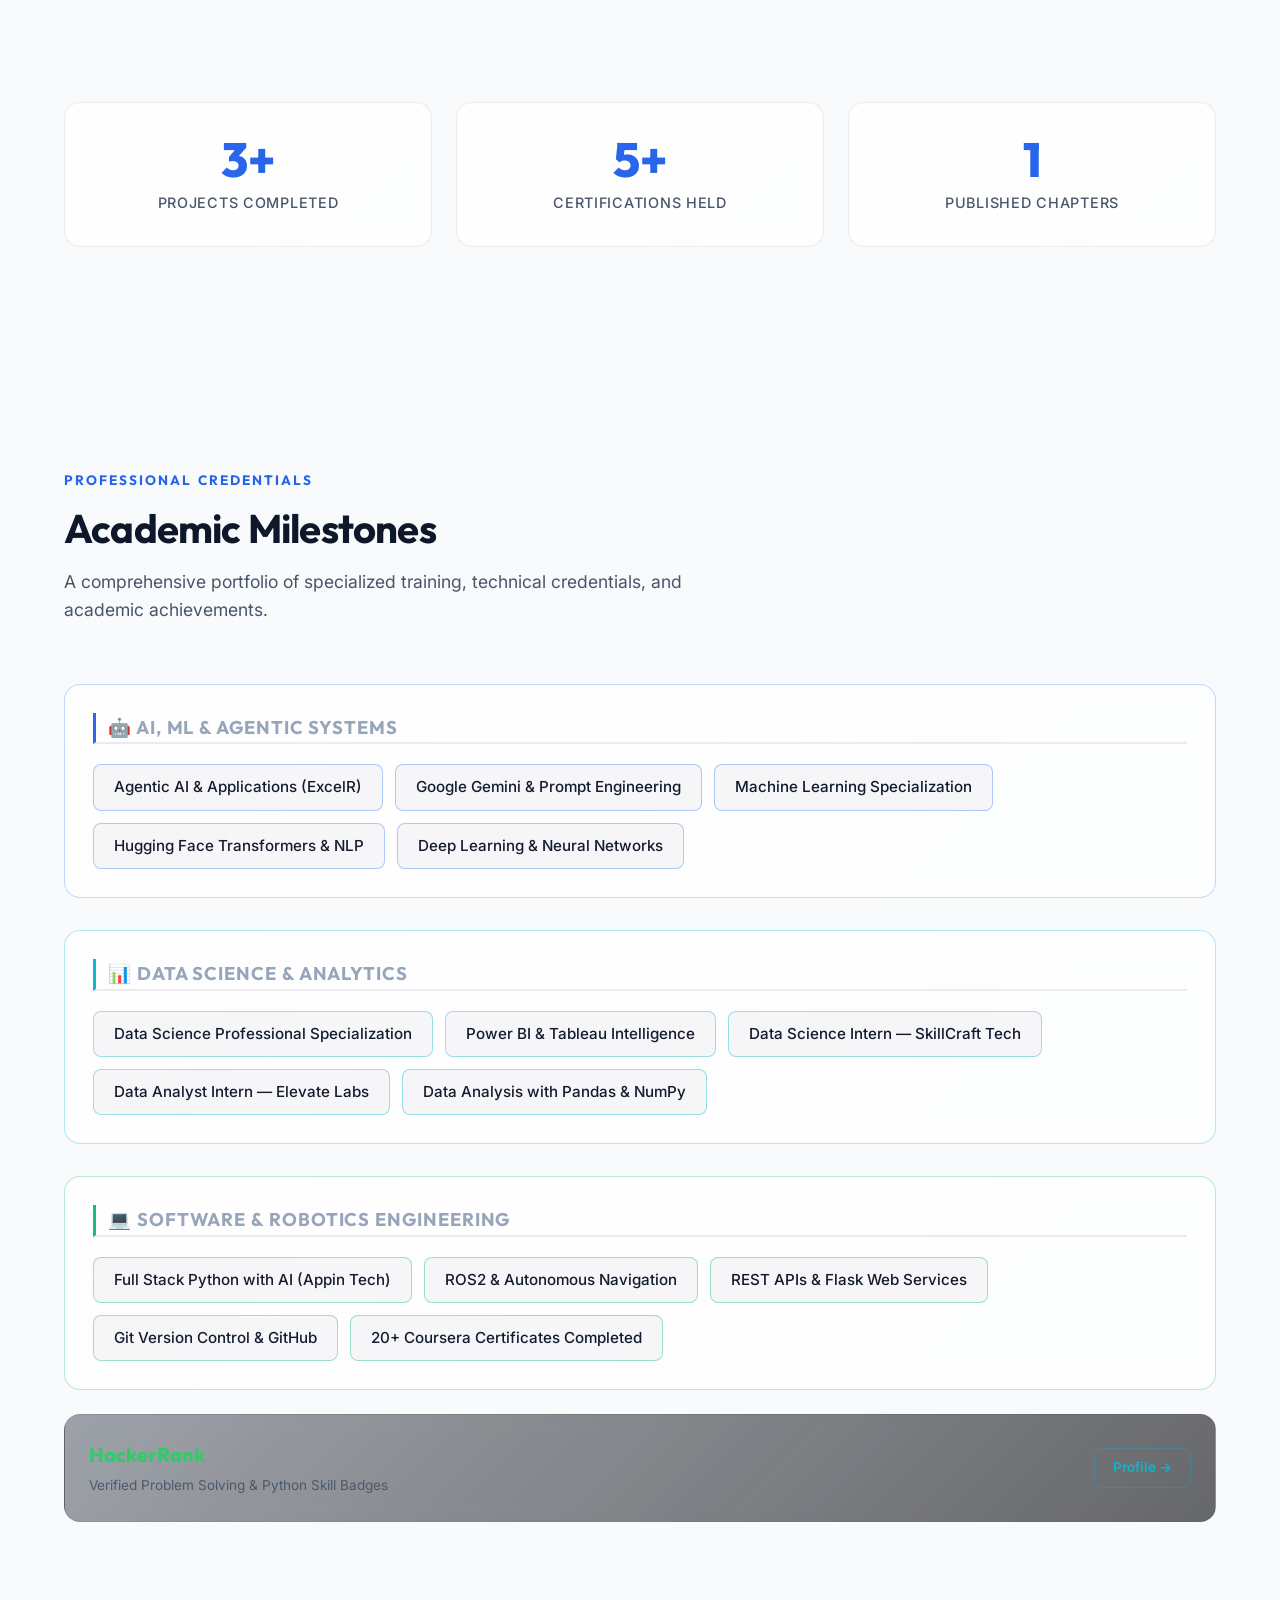
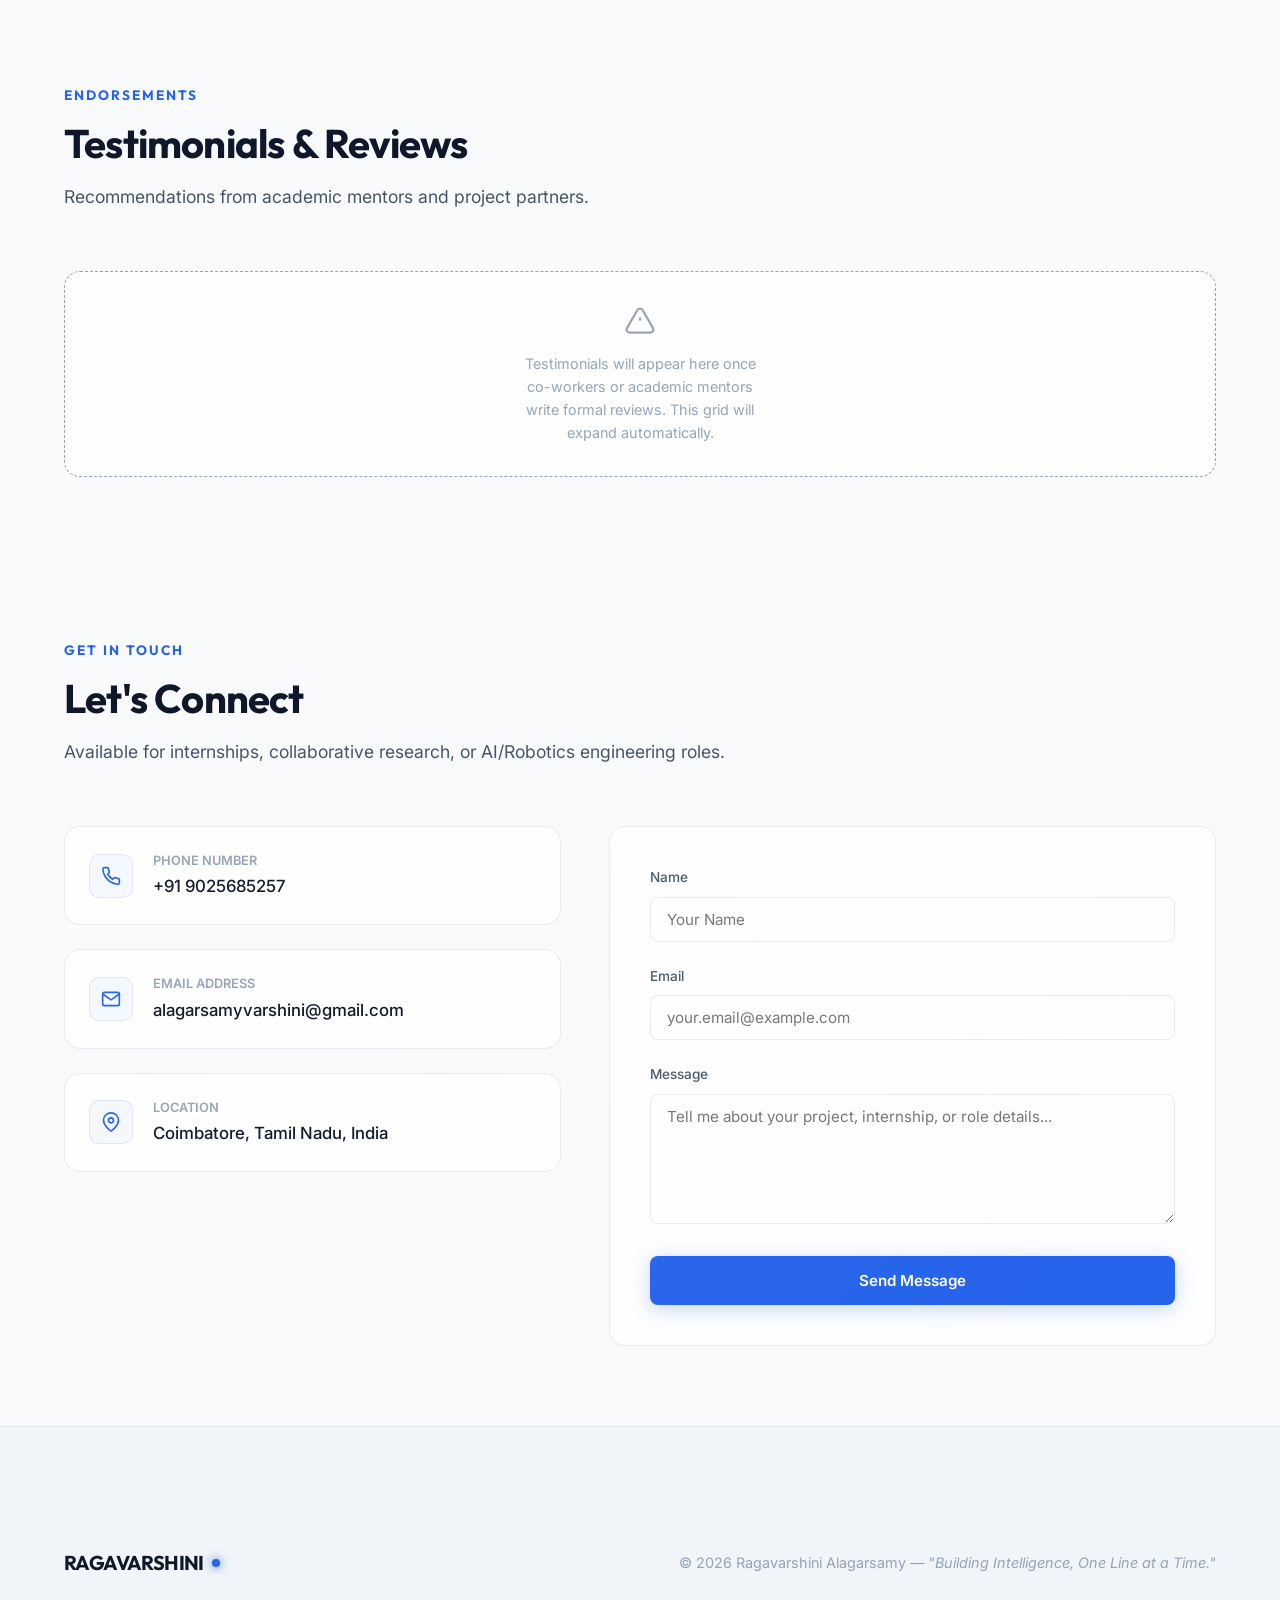
==== commit 8b1e758c: "Update location to Coimbatore, Tamil Nadu, India" ====
--- a/index.html
+++ b/index.html
@@ -155,7 +155,7 @@
       <div class="about-metadata">
         <div class="glass-card metadata-card">
           <p class="metadata-title">Location</p>
-          <p class="metadata-value">📍 Sattur, Virudhunagar, Tamil Nadu, India</p>
+          <p class="metadata-value">📍 Coimbatore, Tamil Nadu, India</p>
         </div>
         <div class="glass-card metadata-card">
           <p class="metadata-title">Languages Spoken</p>
@@ -716,7 +716,7 @@
           </div>
           <div class="contact-info-details">
             <p>Location</p>
-            <p>Sattur, Virudhunagar, Tamil Nadu, India</p>
+            <p>Coimbatore, Tamil Nadu, India</p>
           </div>
         </div>
       </div>
@@ -768,6 +768,6 @@
     </div>
   </footer>
 
-  <script src="script.js?v=23"></script>
+  <script src="script.js?v=24"></script>
 </body>
 </html>
